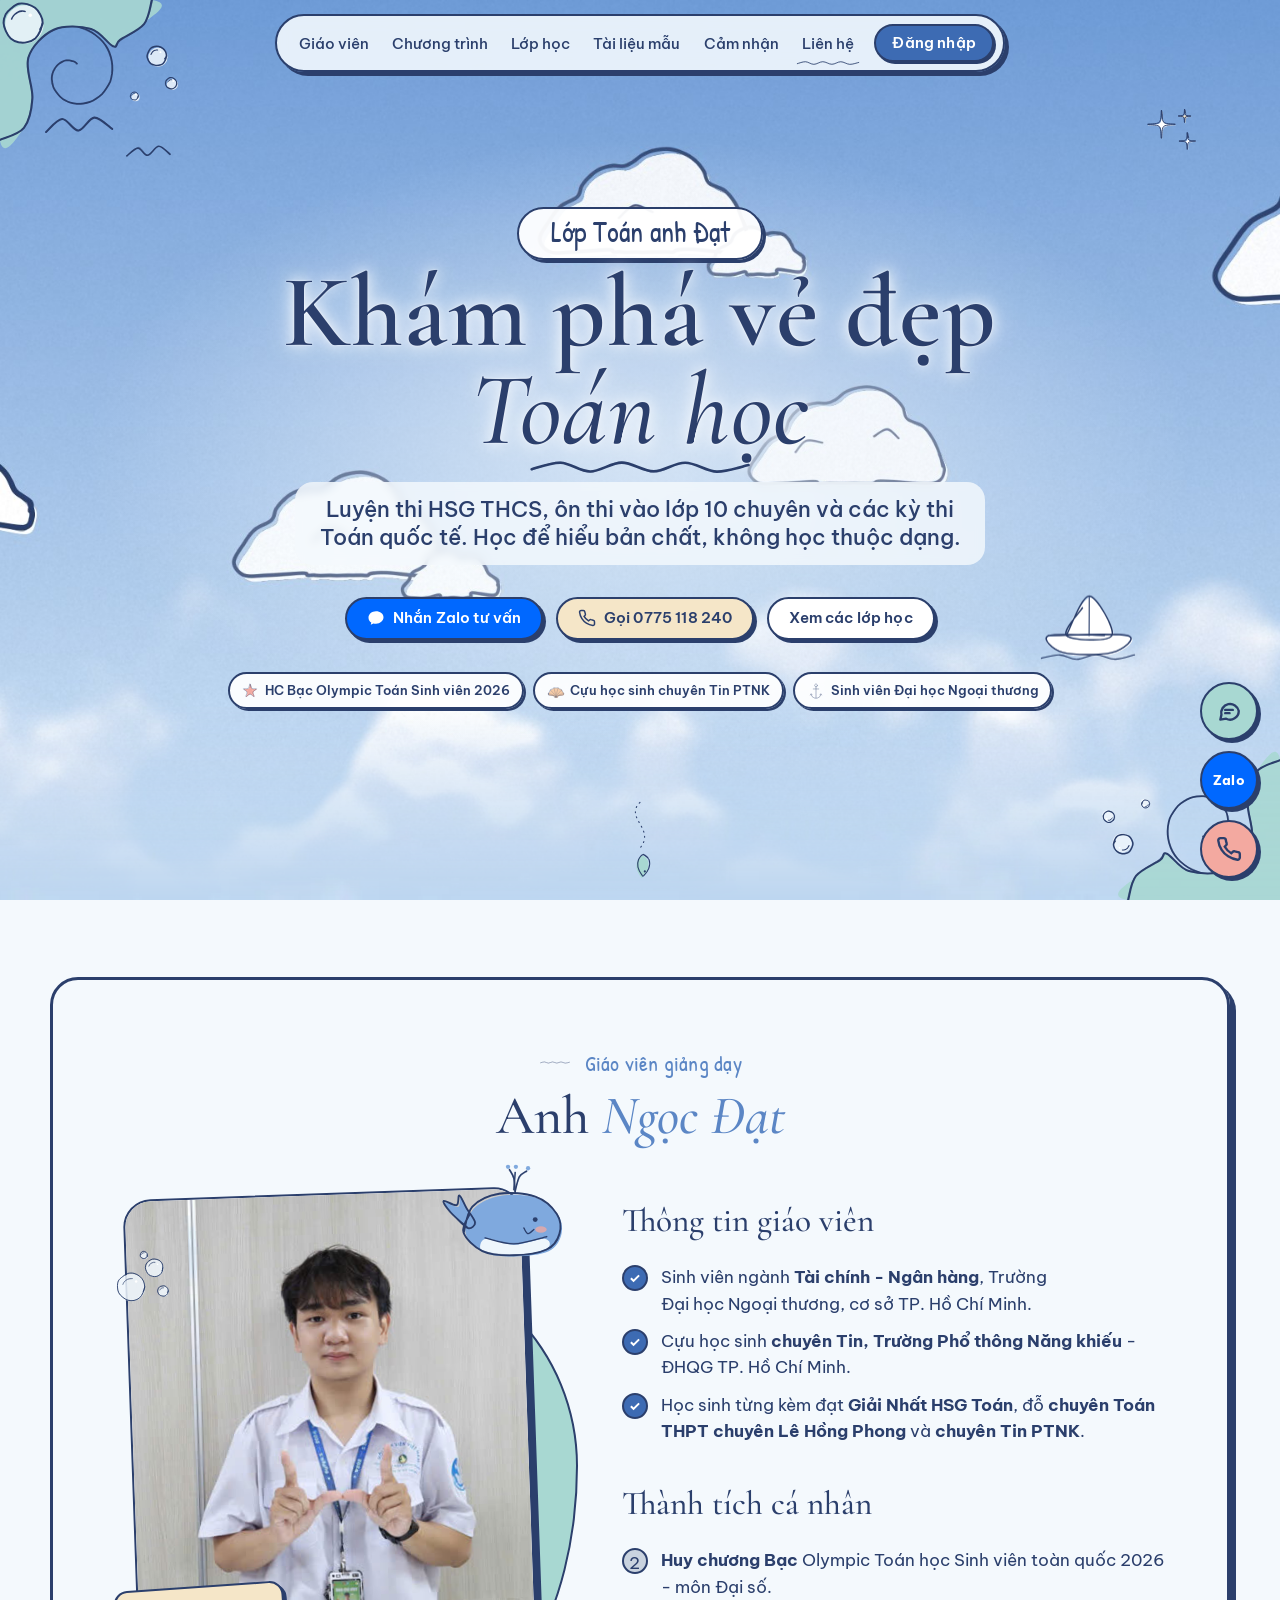
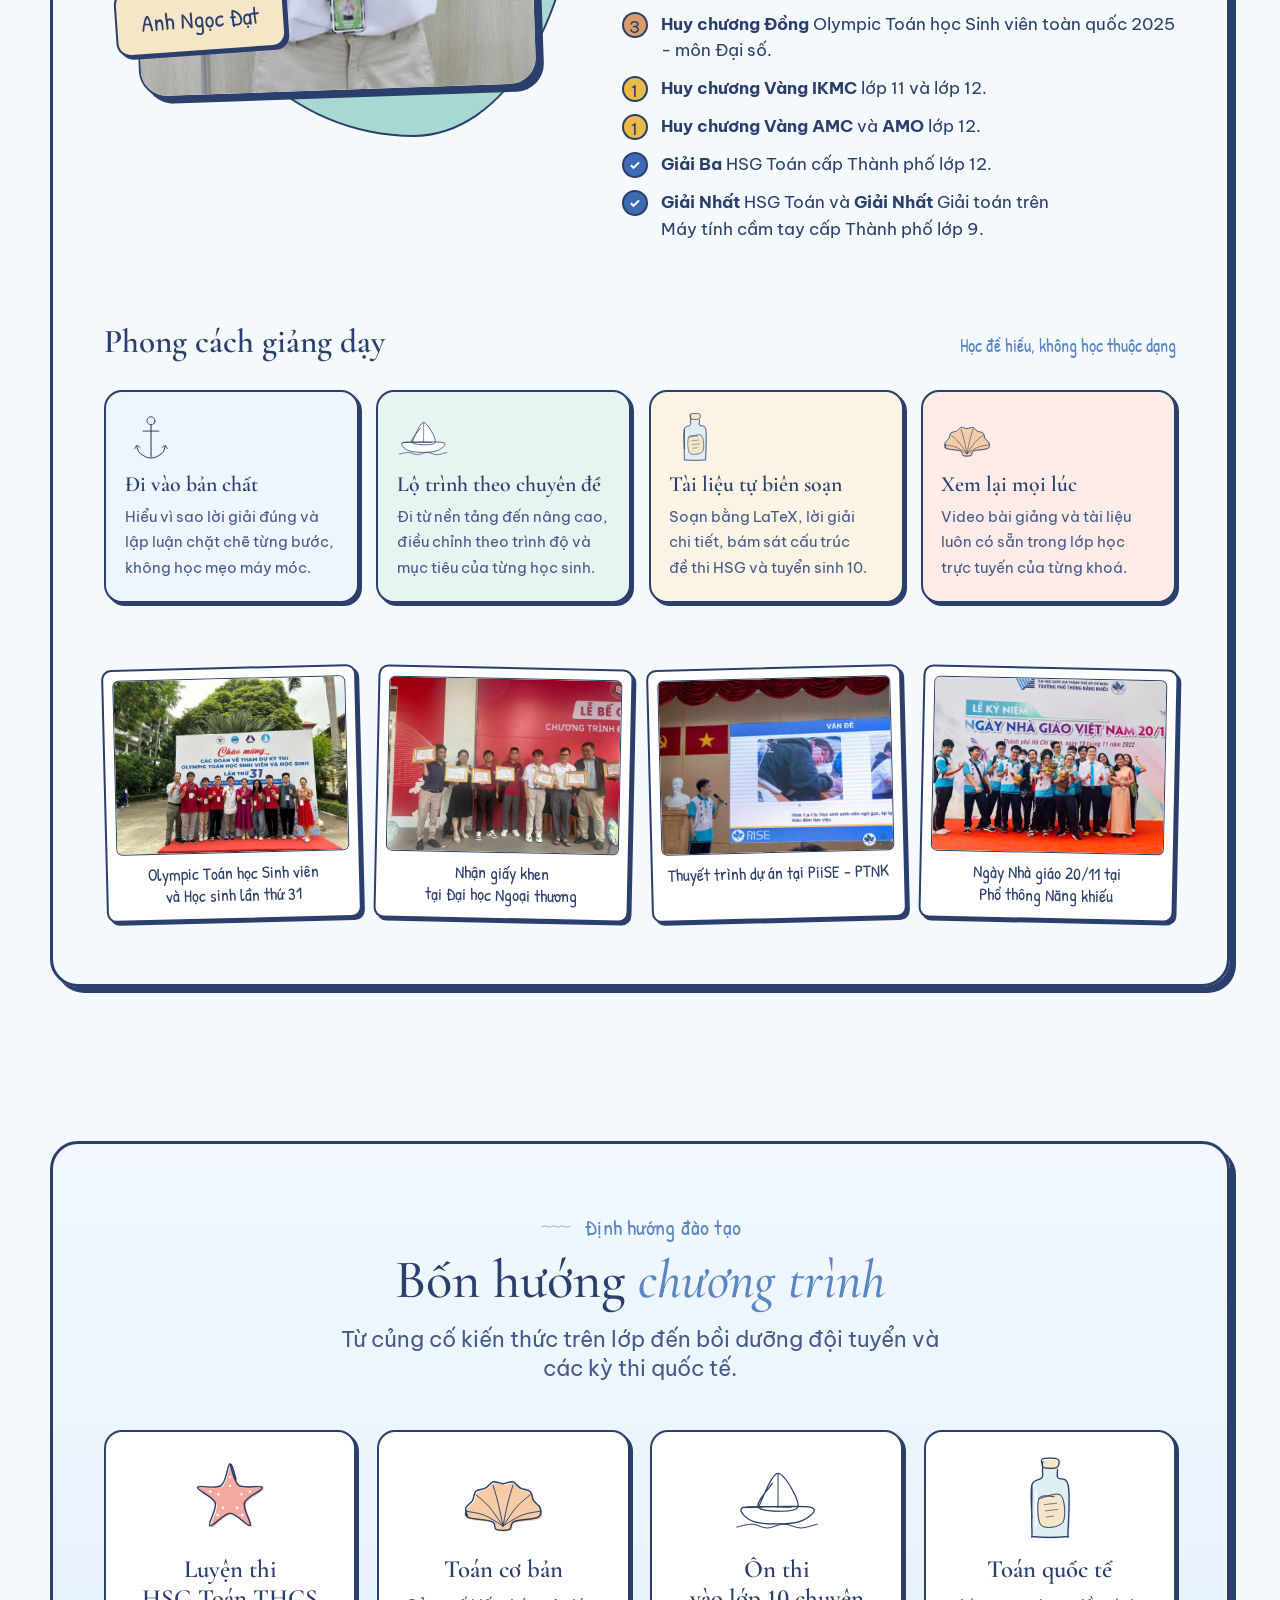
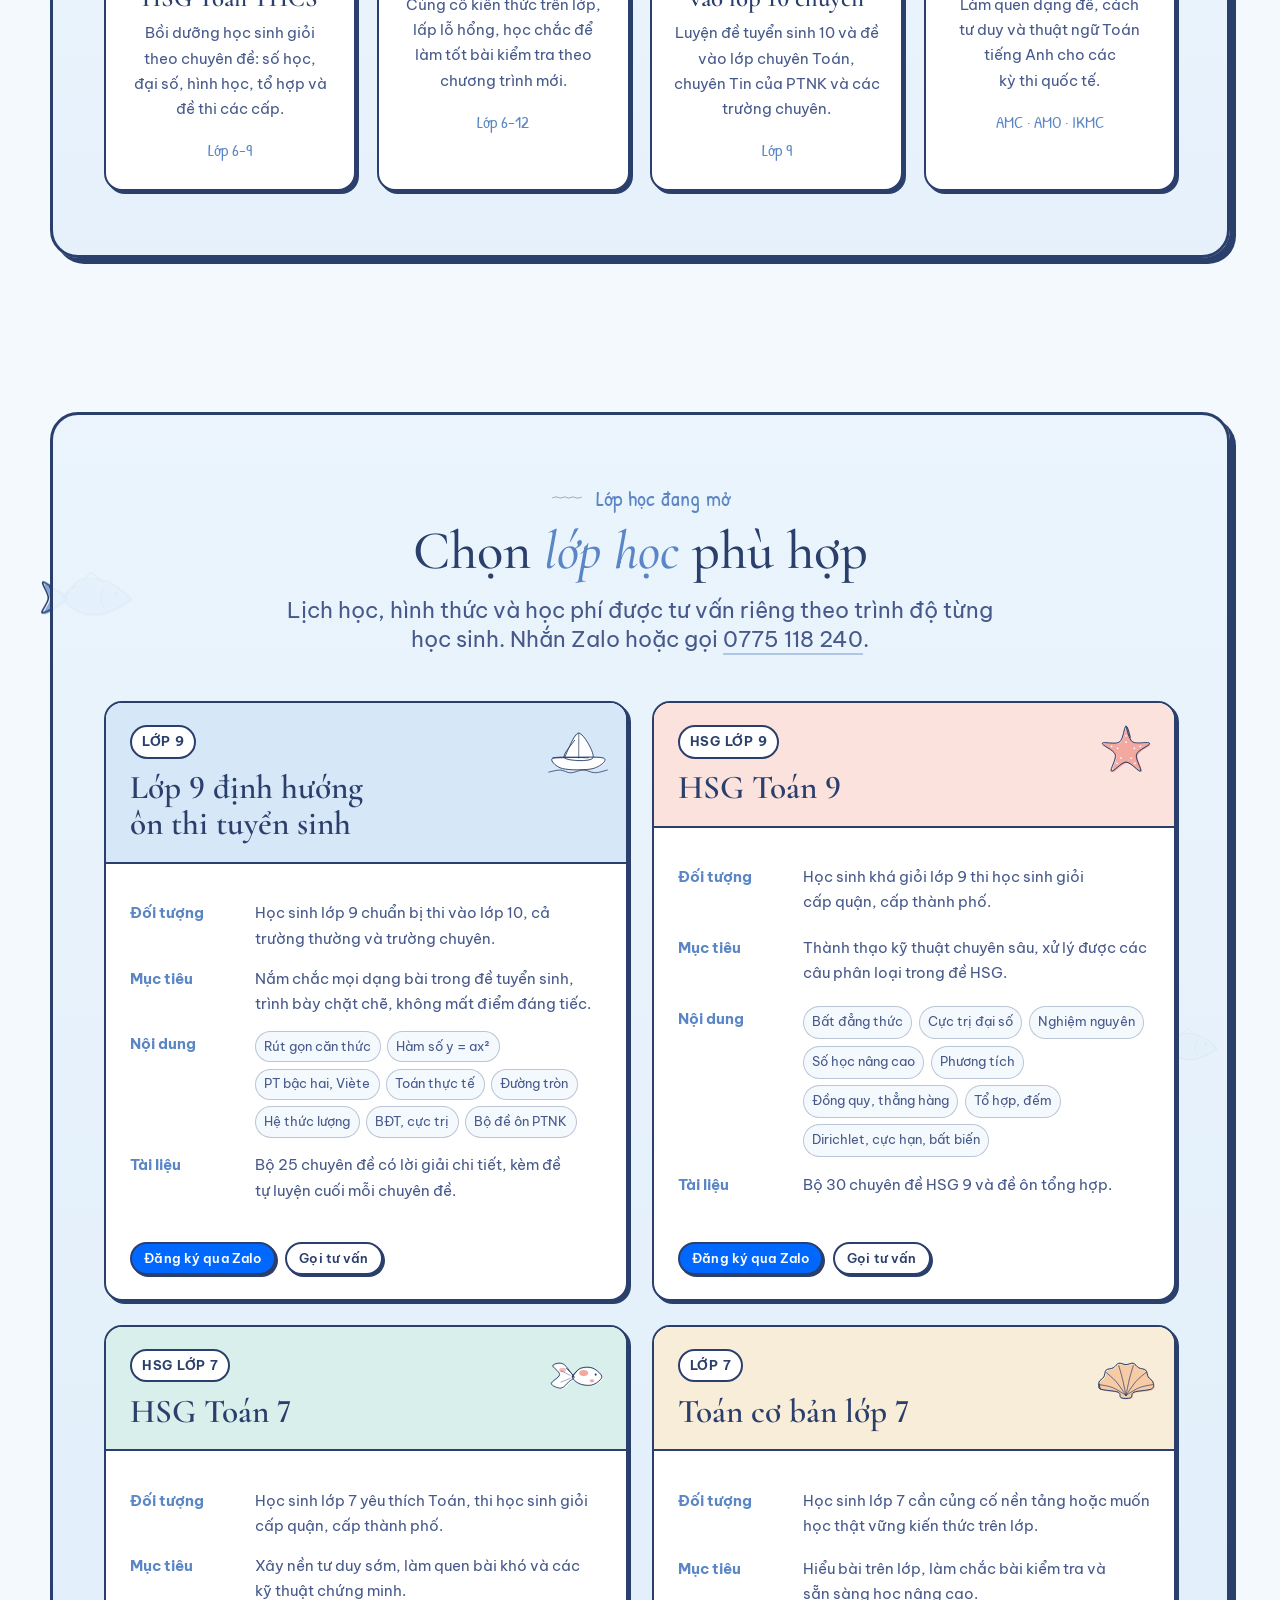
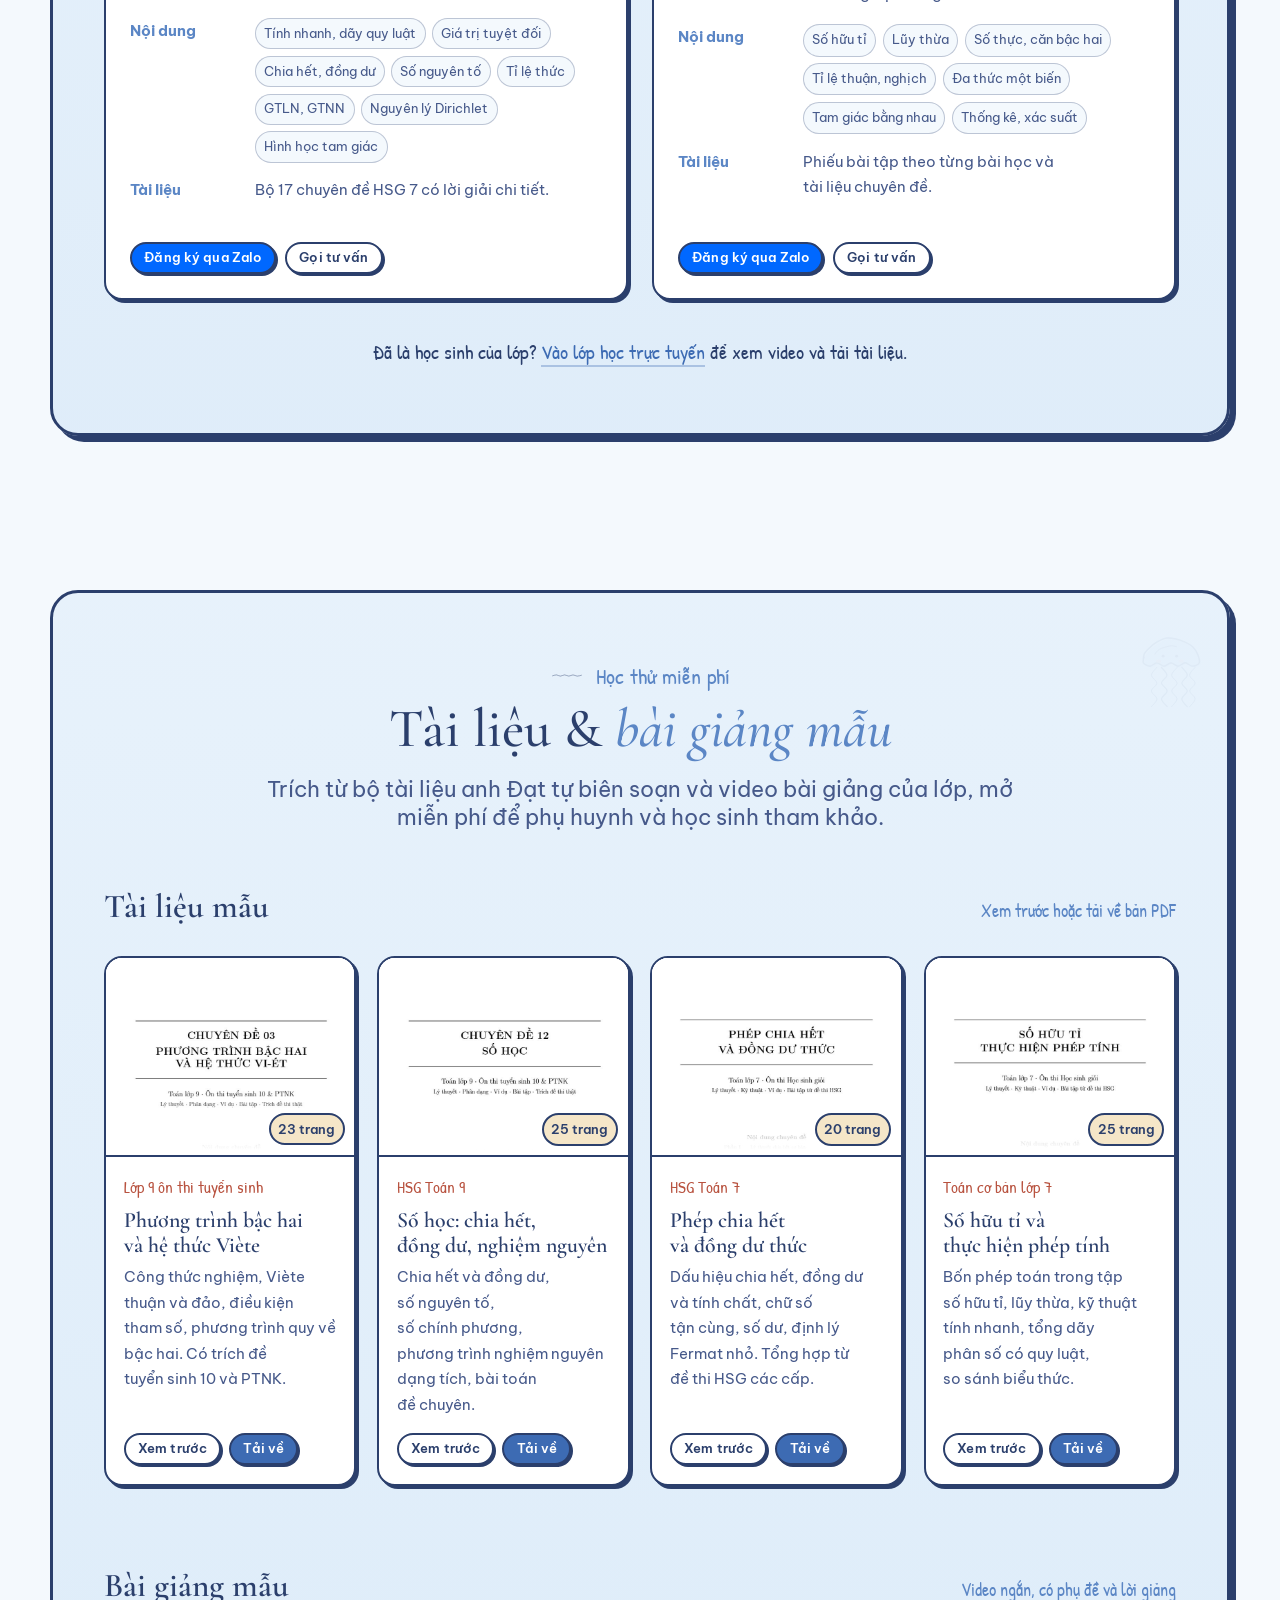
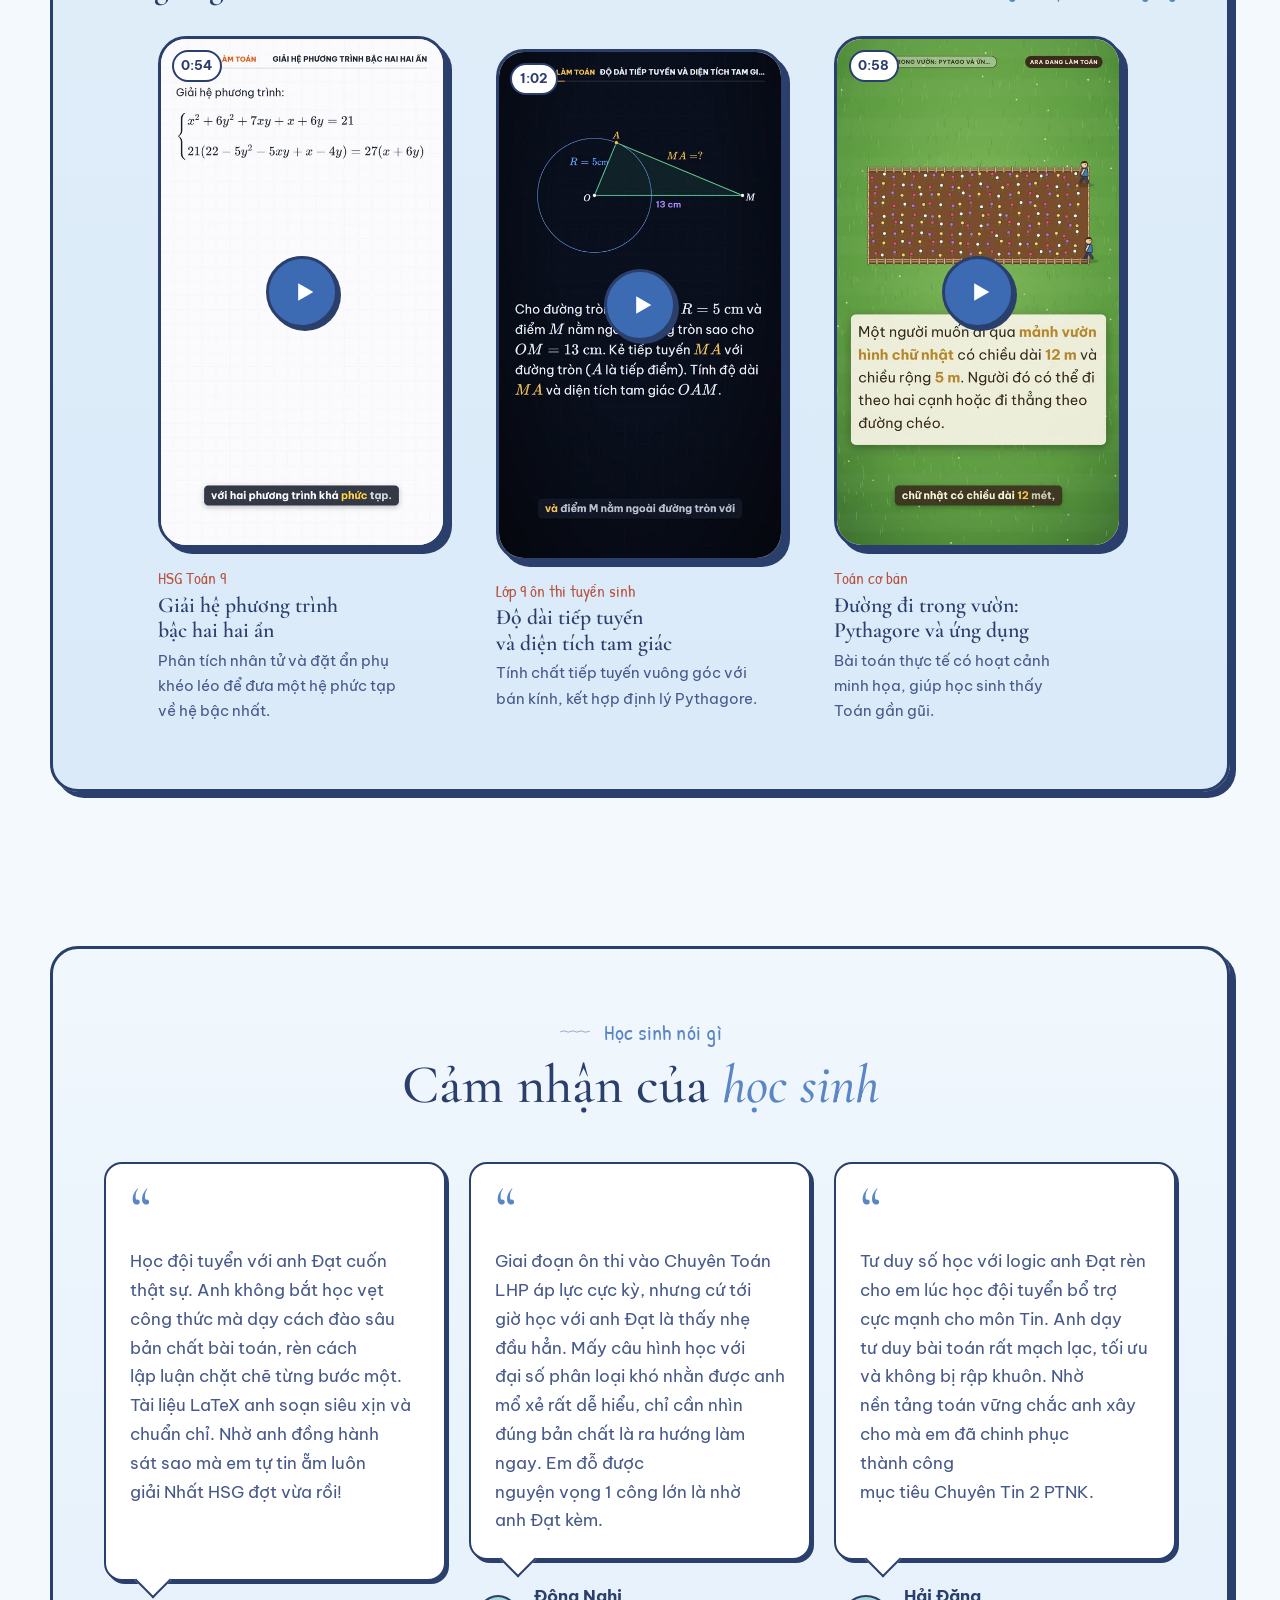
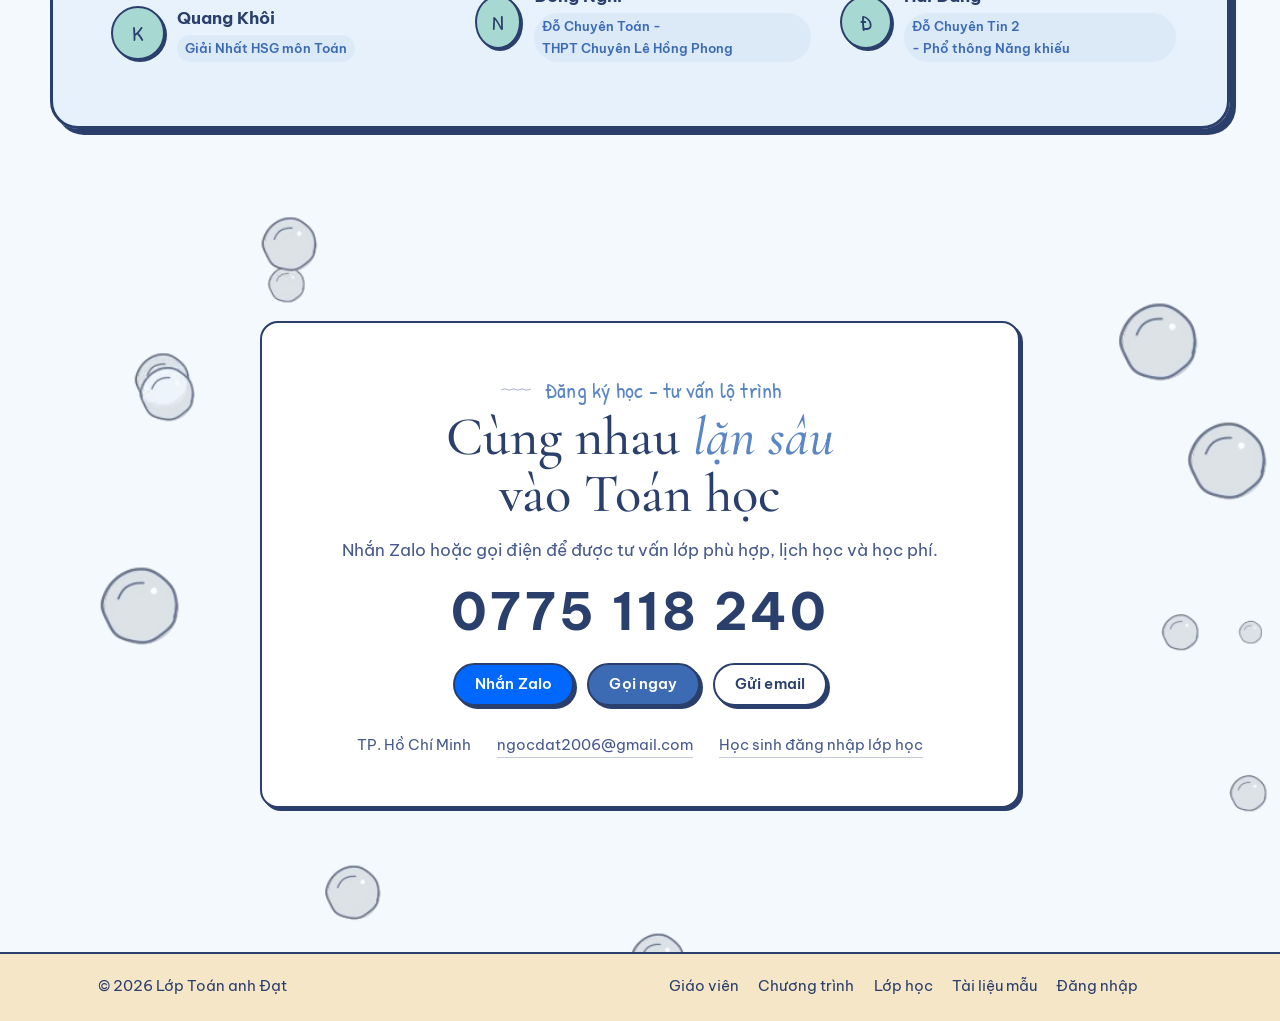
==== index.html @ 764e45ab "fix: line breaks between Vietnamese words, hero ornaments off the headline - typo.js now knows multi" ====
<!doctype html>
<html lang="vi">
<head>
<meta charset="utf-8" />
<meta name="viewport" content="width=device-width, initial-scale=1" />
<title>Ara đang dạy toán</title>
<meta name="description" content="Lớp Toán anh Đạt: luyện thi HSG Toán THCS lớp 6-9, Toán cơ bản lớp 6-12, ôn thi vào lớp 10 chuyên và các kỳ thi Toán quốc tế AMC, AMO, IKMC. Hotline/Zalo 0775 118 240." />
<meta property="og:type" content="website" />
<meta property="og:title" content="Ara đang dạy toán - Lớp Toán anh Đạt" />
<meta property="og:description" content="Luyện thi HSG THCS, ôn thi lớp 10 chuyên, Toán quốc tế AMC, AMO, IKMC. Hotline/Zalo 0775 118 240." />
<meta property="og:site_name" content="Lớp Toán anh Đạt" />
<meta property="og:locale" content="vi_VN" />
<meta property="og:url" content="https://ngocdat.vercel.app/" />
<meta property="og:image" content="https://ngocdat.vercel.app/assets/img/og-cover.jpg" />
<meta property="og:image:width" content="1200" />
<meta property="og:image:height" content="630" />
<meta property="og:image:alt" content="Lớp Toán anh Đạt - Khám phá vẻ đẹp Toán học. Zalo 0775 118 240" />
<meta name="twitter:card" content="summary_large_image" />
<link rel="canonical" href="https://ngocdat.vercel.app/" />
<meta name="theme-color" content="#7fa9de" />
<link rel="preconnect" href="https://fonts.googleapis.com" />
<link rel="preconnect" href="https://fonts.gstatic.com" crossorigin />
<link href="https://fonts.googleapis.com/css2?family=Be+Vietnam+Pro:wght@400;500;600;700&family=Cormorant+Garamond:ital,wght@0,500;0,600;1,500&family=Patrick+Hand&display=swap" rel="stylesheet" />
<link rel="preload" as="image" href="assets/ocean/video/sky-clouds-poster.jpg" />
<link rel="stylesheet" href="assets/css/tokens.css" />
<link rel="stylesheet" href="assets/css/base.css" />
<link rel="stylesheet" href="assets/css/landing.css" />
<link rel="stylesheet" href="assets/css/doc-preview.css" />
<link rel="stylesheet" href="assets/css/chatbot.css" />
</head>
<body class="ocean-cursor">

<!-- ═════════ Điều hướng ═════════ -->
<nav class="nav" id="nav" aria-label="Điều hướng chính">
  <button class="nav-burger" id="navBurger" aria-label="Mở menu" aria-expanded="false" aria-controls="navLinks">
    <svg viewBox="0 0 24 24" fill="none" stroke="currentColor" stroke-width="2" stroke-linecap="round"><path d="M4 7h16M4 12h16M4 17h16"/></svg>
  </button>
  <ul class="nav-links" id="navLinks">
    <li><a href="#giao-vien">Giáo viên</a></li>
    <li><a href="#chuong-trinh">Chương trình</a></li>
    <li><a href="#lop-hoc">Lớp học</a></li>
    <li><a href="#mau">Tài liệu mẫu</a></li>
    <li id="navQuotes" hidden><a href="#cam-nhan">Cảm nhận</a></li>
    <li><a href="#lien-he">Liên hệ</a></li>
  </ul>
  <a class="btn primary" href="login.html">Đăng nhập</a>
</nav>

<!-- Nền đại dương: cảnh lặn chạy theo thanh cuộn của toàn trang -->
<div class="ocean-bg" aria-hidden="true"><canvas id="oceanCanvas" width="1280" height="720"></canvas></div>

<main id="top">
<!-- ═════════ 1. Hero ═════════ -->
<header class="hero">
  <video class="hero-video" autoplay muted loop playsinline preload="auto" poster="assets/ocean/video/sky-clouds-poster.jpg" aria-hidden="true">
    <source src="assets/ocean/video/sky-clouds-loop.mp4" type="video/mp4" />
  </video>
  <img class="corner tl" src="assets/ocean/svg/corner-wave.svg" alt="" />
  <img class="corner br" src="assets/ocean/svg/corner-wave.svg" alt="" />
  <img class="deco float d-gulls" src="assets/ocean/svg/seagulls.svg" alt="" />
  <img class="deco float d-boat" data-parallax="0.15" src="assets/ocean/svg/paper-boat.svg" alt="" style="width:clamp(70px,8vw,120px); right:11%; top:62%; animation-delay:-1.4s" />
  <img class="deco d-spark" src="assets/ocean/svg/sparkles.svg" alt="" />

  <div class="hero-inner">
    <p class="kicker rise">Lớp Toán anh Đạt</p>
    <h1 class="rise d1">Khám phá vẻ đẹp<br /><em>Toán học</em></h1>
    <p class="hero-sub rise d2">Luyện thi HSG THCS, ôn thi vào lớp 10 chuyên và các kỳ thi Toán quốc tế. Học để hiểu bản chất, không học thuộc dạng.</p>
    <div class="hero-actions rise d3">
      <a class="btn zalo" data-zalo href="https://zalo.me/0775118240" target="_blank" rel="noopener">
        <svg viewBox="0 0 24 24" fill="currentColor"><path d="M12 3C6.5 3 2 6.8 2 11.5c0 2.6 1.4 5 3.7 6.5L5 21l3.6-1.8c1.1.3 2.2.4 3.4.4 5.5 0 10-3.8 10-8.6S17.5 3 12 3z"/></svg>
        Nhắn Zalo tư vấn
      </a>
      <a class="btn sand" data-call href="tel:0775118240">
        <svg viewBox="0 0 24 24" fill="none" stroke="currentColor" stroke-width="2"><path d="M22 16.9v3a2 2 0 01-2.2 2 19.8 19.8 0 01-8.6-3.1 19.5 19.5 0 01-6-6A19.8 19.8 0 012.1 4.2 2 2 0 014.1 2h3a2 2 0 012 1.7c.1 1 .4 1.9.7 2.8a2 2 0 01-.5 2.1L8.1 9.9a16 16 0 006 6l1.3-1.3a2 2 0 012.1-.4c.9.3 1.8.6 2.8.7a2 2 0 011.7 2z"/></svg>
        Gọi 0775 118 240
      </a>
      <a class="btn" href="#lop-hoc">Xem các lớp học</a>
    </div>
    <div class="hero-badges rise d4">
      <span class="badge-pill"><img src="assets/ocean/svg/starfish.svg" alt="" />HC Bạc Olympic Toán Sinh viên 2026</span>
      <span class="badge-pill"><img src="assets/ocean/svg/shell-scallop.svg" alt="" />Cựu học sinh chuyên Tin PTNK</span>
      <span class="badge-pill"><img src="assets/ocean/svg/anchor.svg" alt="" />Sinh viên Đại học Ngoại thương</span>
    </div>
  </div>
  <img class="scroll-hint float" src="assets/ocean/svg/scroll-hint.svg" alt="" />
</header>

<!-- ═════════ 2. Giáo viên & thành tích ═════════ -->
<section class="sec tone-1" id="giao-vien">
  <div class="wrap">
    <div class="sec-head">
      <span class="eyebrow reveal">Giáo viên giảng dạy</span>
      <h2 class="reveal d1">Anh <em>Ngọc Đạt</em></h2>
    </div>

    <div class="teacher">
      <div class="portrait-wrap reveal">
        <div class="portrait-blob" aria-hidden="true"></div>
        <div class="portrait"><img src="assets/img/portrait.jpg" alt="Anh Ngọc Đạt" width="720" height="900" /></div>
        <span class="name-tag">Anh Ngọc Đạt</span>
        <img class="deco whale float" src="assets/ocean/svg/whale-mascot.svg" alt="" />
        <img class="deco bubbles float" src="assets/ocean/svg/bubbles-cluster.svg" alt="" style="animation-delay:-1.2s" />
      </div>

      <div>
        <div class="info-block reveal d1">
          <h3>Thông tin giáo viên</h3>
          <ul class="checks">
            <li><span class="tick"><svg viewBox="0 0 24 24" fill="none" stroke="currentColor" stroke-width="3.5"><path d="M5 12.5l4.5 4.5L19 7.5"/></svg></span><span>Sinh viên ngành <b>Tài chính - Ngân hàng</b>, Trường Đại học Ngoại thương, cơ sở TP. Hồ Chí Minh.</span></li>
            <li><span class="tick"><svg viewBox="0 0 24 24" fill="none" stroke="currentColor" stroke-width="3.5"><path d="M5 12.5l4.5 4.5L19 7.5"/></svg></span><span>Cựu học sinh <b>chuyên Tin, Trường Phổ thông Năng khiếu</b> - ĐHQG TP. Hồ Chí Minh.</span></li>
            <li><span class="tick"><svg viewBox="0 0 24 24" fill="none" stroke="currentColor" stroke-width="3.5"><path d="M5 12.5l4.5 4.5L19 7.5"/></svg></span><span>Học sinh từng kèm đạt <b>Giải Nhất HSG Toán</b>, đỗ <b>chuyên Toán THPT chuyên Lê Hồng Phong</b> và <b>chuyên Tin PTNK</b>.</span></li>
          </ul>
        </div>

        <div class="info-block reveal d2">
          <h3>Thành tích cá nhân</h3>
          <ul class="checks">
            <li><span class="tick medal-silver">2</span><span><b>Huy chương Bạc</b> Olympic Toán học Sinh viên toàn quốc 2026 - môn Đại số.</span></li>
            <li><span class="tick medal-bronze">3</span><span><b>Huy chương Đồng</b> Olympic Toán học Sinh viên toàn quốc 2025 - môn Đại số.</span></li>
            <li><span class="tick medal-gold">1</span><span><b>Huy chương Vàng IKMC</b> lớp 11 và lớp 12.</span></li>
            <li><span class="tick medal-gold">1</span><span><b>Huy chương Vàng AMC</b> và <b>AMO</b> lớp 12.</span></li>
            <li><span class="tick"><svg viewBox="0 0 24 24" fill="none" stroke="currentColor" stroke-width="3.5"><path d="M5 12.5l4.5 4.5L19 7.5"/></svg></span><span><b>Giải Ba</b> HSG Toán cấp Thành phố lớp 12.</span></li>
            <li><span class="tick"><svg viewBox="0 0 24 24" fill="none" stroke="currentColor" stroke-width="3.5"><path d="M5 12.5l4.5 4.5L19 7.5"/></svg></span><span><b>Giải Nhất</b> HSG Toán và <b>Giải Nhất</b> Giải toán trên Máy tính cầm tay cấp Thành phố lớp 9.</span></li>
          </ul>
        </div>
      </div>
    </div>

    <div class="style-head reveal"><h3>Phong cách giảng dạy</h3><span class="hand">Học để hiểu, không học thuộc dạng</span></div>
    <div class="styles">
      <article class="style-card sketch-card reveal">
        <img src="assets/ocean/svg/anchor.svg" alt="" />
        <h4>Đi vào bản chất</h4>
        <p>Hiểu vì sao lời giải đúng và lập luận chặt chẽ từng bước, không học mẹo máy móc.</p>
      </article>
      <article class="style-card sketch-card reveal d1">
        <img src="assets/ocean/svg/paper-boat.svg" alt="" />
        <h4>Lộ trình theo chuyên đề</h4>
        <p>Đi từ nền tảng đến nâng cao, điều chỉnh theo trình độ và mục tiêu của từng học sinh.</p>
      </article>
      <article class="style-card sketch-card reveal d2">
        <img src="assets/ocean/svg/message-bottle.svg" alt="" />
        <h4>Tài liệu tự biên soạn</h4>
        <p>Soạn bằng LaTeX, lời giải chi tiết, bám sát cấu trúc đề thi HSG và tuyển sinh 10.</p>
      </article>
      <article class="style-card sketch-card reveal d3">
        <img src="assets/ocean/svg/shell-scallop.svg" alt="" />
        <h4>Xem lại mọi lúc</h4>
        <p>Video bài giảng và tài liệu luôn có sẵn trong lớp học trực tuyến của từng khoá.</p>
      </article>
    </div>

    <div class="journey">
      <figure class="reveal"><img src="assets/img/hanh-trinh-olympic-31.jpg" alt="Đoàn tham dự kỳ thi Olympic Toán học Sinh viên và Học sinh lần thứ 31" loading="lazy" width="1200" height="900" /><figcaption>Olympic Toán học Sinh viên và Học sinh lần thứ 31</figcaption></figure>
      <figure class="reveal d1"><img src="assets/img/hanh-trinh-ftu.jpg" alt="Nhận giấy khen tại Trường Đại học Ngoại thương" loading="lazy" width="1200" height="900" /><figcaption>Nhận giấy khen tại Đại học Ngoại thương</figcaption></figure>
      <figure class="reveal d2"><img src="assets/img/hanh-trinh-piise-ptnk.jpg" alt="Thuyết trình dự án tại PiiSE, Trường Phổ thông Năng khiếu" loading="lazy" width="1200" height="800" /><figcaption>Thuyết trình dự án tại PiiSE - PTNK</figcaption></figure>
      <figure class="reveal d3"><img src="assets/img/hanh-trinh-ptnk-20-11.jpg" alt="Lễ kỷ niệm Ngày Nhà giáo Việt Nam 20/11 tại Trường Phổ thông Năng khiếu" loading="lazy" width="1200" height="900" /><figcaption>Ngày Nhà giáo 20/11 tại Phổ thông Năng khiếu</figcaption></figure>
    </div>
  </div>
</section>

<!-- ═════════ 3. Định hướng chương trình ═════════ -->
<section class="sec tone-2" id="chuong-trinh">
  <div class="wrap">
    <div class="sec-head">
      <span class="eyebrow reveal">Định hướng đào tạo</span>
      <h2 class="reveal d1">Bốn hướng <em>chương trình</em></h2>
      <p class="lede reveal d2">Từ củng cố kiến thức trên lớp đến bồi dưỡng đội tuyển và các kỳ thi quốc tế.</p>
    </div>
    <div class="programs">
      <article class="program sketch-card reveal">
        <img class="art float" src="assets/ocean/svg/starfish.svg" alt="" />
        <h3>Luyện thi HSG Toán THCS</h3>
        <p>Bồi dưỡng học sinh giỏi theo chuyên đề: số học, đại số, hình học, tổ hợp và đề thi các cấp.</p>
        <span class="tag">Lớp 6-9</span>
      </article>
      <article class="program sketch-card reveal d1">
        <img class="art float" src="assets/ocean/svg/shell-scallop.svg" alt="" style="animation-delay:-.8s" />
        <h3>Toán cơ bản</h3>
        <p>Củng cố kiến thức trên lớp, lấp lỗ hổng, học chắc để làm tốt bài kiểm tra theo chương trình mới.</p>
        <span class="tag">Lớp 6-12</span>
      </article>
      <article class="program sketch-card reveal d2">
        <img class="art float" src="assets/ocean/svg/paper-boat.svg" alt="" style="animation-delay:-1.6s" />
        <h3>Ôn thi vào lớp 10 chuyên</h3>
        <p>Luyện đề tuyển sinh 10 và đề vào lớp chuyên Toán, chuyên Tin của PTNK và các trường chuyên.</p>
        <span class="tag">Lớp 9</span>
      </article>
      <article class="program sketch-card reveal d3">
        <img class="art float" src="assets/ocean/svg/message-bottle.svg" alt="" style="animation-delay:-2.2s" />
        <h3>Toán quốc tế</h3>
        <p>Làm quen dạng đề, cách tư duy và thuật ngữ Toán tiếng Anh cho các kỳ thi quốc tế.</p>
        <span class="tag">AMC · AMO · IKMC</span>
      </article>
    </div>
  </div>
</section>

<!-- ═════════ 4. Lớp học ═════════ -->
<section class="sec tone-3" id="lop-hoc">
  <img class="deco float" data-parallax="0.12" src="assets/ocean/svg/fish-sky.svg" alt="" style="width:110px; left:3%; top:14%" />
  <img class="deco float" data-parallax="-0.1" src="assets/ocean/svg/fish-seafoam.svg" alt="" style="width:80px; right:4%; top:40%; animation-delay:-1s" />
  <div class="wrap">
    <div class="sec-head">
      <span class="eyebrow reveal">Lớp học đang mở</span>
      <h2 class="reveal d1">Chọn <em>lớp học</em> phù hợp</h2>
      <p class="lede reveal d2">Lịch học, hình thức và học phí được tư vấn riêng theo trình độ từng học sinh. Nhắn Zalo hoặc gọi <a href="tel:0775118240" data-call style="border-bottom:2px solid var(--accent-line)">0775 118 240</a>.</p>
    </div>

    <div class="courses">
      <article class="course sketch-card tint-sky reveal">
        <div class="course-top">
          <span class="level">Lớp 9</span>
          <h3>Lớp 9 định hướng ôn thi tuyển sinh</h3>
          <img class="art" src="assets/ocean/svg/paper-boat.svg" alt="" />
        </div>
        <dl class="course-body">
          <div class="course-row"><dt>Đối tượng</dt><dd>Học sinh lớp 9 chuẩn bị thi vào lớp 10, cả trường thường và trường chuyên.</dd></div>
          <div class="course-row"><dt>Mục tiêu</dt><dd>Nắm chắc mọi dạng bài trong đề tuyển sinh, trình bày chặt chẽ, không mất điểm đáng tiếc.</dd></div>
          <div class="course-row"><dt>Nội dung</dt><dd class="topics"><span>Rút gọn căn thức</span><span>Hàm số y = ax²</span><span>PT bậc hai, Viète</span><span>Toán thực tế</span><span>Đường tròn</span><span>Hệ thức lượng</span><span>BĐT, cực trị</span><span>Bộ đề ôn PTNK</span></dd></div>
          <div class="course-row"><dt>Tài liệu</dt><dd>Bộ 25 chuyên đề có lời giải chi tiết, kèm đề tự luyện cuối mỗi chuyên đề.</dd></div>
        </dl>
        <div class="course-cta">
          <a class="btn zalo sm" data-zalo href="https://zalo.me/0775118240" target="_blank" rel="noopener">Đăng ký qua Zalo</a>
          <a class="btn sm" data-call href="tel:0775118240">Gọi tư vấn</a>
        </div>
      </article>

      <article class="course sketch-card tint-coral reveal d1">
        <div class="course-top">
          <span class="level">HSG lớp 9</span>
          <h3>HSG Toán 9</h3>
          <img class="art" src="assets/ocean/svg/starfish.svg" alt="" />
        </div>
        <dl class="course-body">
          <div class="course-row"><dt>Đối tượng</dt><dd>Học sinh khá giỏi lớp 9 thi học sinh giỏi cấp quận, cấp thành phố.</dd></div>
          <div class="course-row"><dt>Mục tiêu</dt><dd>Thành thạo kỹ thuật chuyên sâu, xử lý được các câu phân loại trong đề HSG.</dd></div>
          <div class="course-row"><dt>Nội dung</dt><dd class="topics"><span>Bất đẳng thức</span><span>Cực trị đại số</span><span>Nghiệm nguyên</span><span>Số học nâng cao</span><span>Phương tích</span><span>Đồng quy, thẳng hàng</span><span>Tổ hợp, đếm</span><span>Dirichlet, cực hạn, bất biến</span></dd></div>
          <div class="course-row"><dt>Tài liệu</dt><dd>Bộ 30 chuyên đề HSG 9 và đề ôn tổng hợp.</dd></div>
        </dl>
        <div class="course-cta">
          <a class="btn zalo sm" data-zalo href="https://zalo.me/0775118240" target="_blank" rel="noopener">Đăng ký qua Zalo</a>
          <a class="btn sm" data-call href="tel:0775118240">Gọi tư vấn</a>
        </div>
      </article>

      <article class="course sketch-card tint-sea reveal">
        <div class="course-top">
          <span class="level">HSG lớp 7</span>
          <h3>HSG Toán 7</h3>
          <img class="art" src="assets/ocean/svg/goldfish-koi.svg" alt="" />
        </div>
        <dl class="course-body">
          <div class="course-row"><dt>Đối tượng</dt><dd>Học sinh lớp 7 yêu thích Toán, thi học sinh giỏi cấp quận, cấp thành phố.</dd></div>
          <div class="course-row"><dt>Mục tiêu</dt><dd>Xây nền tư duy sớm, làm quen bài khó và các kỹ thuật chứng minh.</dd></div>
          <div class="course-row"><dt>Nội dung</dt><dd class="topics"><span>Tính nhanh, dãy quy luật</span><span>Giá trị tuyệt đối</span><span>Chia hết, đồng dư</span><span>Số nguyên tố</span><span>Tỉ lệ thức</span><span>GTLN, GTNN</span><span>Nguyên lý Dirichlet</span><span>Hình học tam giác</span></dd></div>
          <div class="course-row"><dt>Tài liệu</dt><dd>Bộ 17 chuyên đề HSG 7 có lời giải chi tiết.</dd></div>
        </dl>
        <div class="course-cta">
          <a class="btn zalo sm" data-zalo href="https://zalo.me/0775118240" target="_blank" rel="noopener">Đăng ký qua Zalo</a>
          <a class="btn sm" data-call href="tel:0775118240">Gọi tư vấn</a>
        </div>
      </article>

      <article class="course sketch-card tint-sand reveal d1">
        <div class="course-top">
          <span class="level">Lớp 7</span>
          <h3>Toán cơ bản lớp 7</h3>
          <img class="art" src="assets/ocean/svg/shell-scallop.svg" alt="" />
        </div>
        <dl class="course-body">
          <div class="course-row"><dt>Đối tượng</dt><dd>Học sinh lớp 7 cần củng cố nền tảng hoặc muốn học thật vững kiến thức trên lớp.</dd></div>
          <div class="course-row"><dt>Mục tiêu</dt><dd>Hiểu bài trên lớp, làm chắc bài kiểm tra và sẵn sàng học nâng cao.</dd></div>
          <div class="course-row"><dt>Nội dung</dt><dd class="topics"><span>Số hữu tỉ</span><span>Lũy thừa</span><span>Số thực, căn bậc hai</span><span>Tỉ lệ thuận, nghịch</span><span>Đa thức một biến</span><span>Tam giác bằng nhau</span><span>Thống kê, xác suất</span></dd></div>
          <div class="course-row"><dt>Tài liệu</dt><dd>Phiếu bài tập theo từng bài học và tài liệu chuyên đề.</dd></div>
        </dl>
        <div class="course-cta">
          <a class="btn zalo sm" data-zalo href="https://zalo.me/0775118240" target="_blank" rel="noopener">Đăng ký qua Zalo</a>
          <a class="btn sm" data-call href="tel:0775118240">Gọi tư vấn</a>
        </div>
      </article>
    </div>

    <p class="reveal" style="margin-top:2.2rem; text-align:center; font-family:var(--hand); font-size:1.25rem;">
      Đã là học sinh của lớp? <a href="login.html" style="color:var(--accent); border-bottom:2px solid var(--accent-line)">Vào lớp học trực tuyến</a> để xem video và tải tài liệu.
    </p>
  </div>
</section>

<!-- ═════════ 5. Tài liệu & bài giảng mẫu ═════════ -->
<section class="sec tone-4" id="mau">
  <img class="deco float" data-parallax="0.18" src="assets/ocean/svg/jellyfish.svg" alt="" style="width:90px; right:5%; top:8%" />
  <div class="wrap">
    <div class="sec-head">
      <span class="eyebrow reveal">Học thử miễn phí</span>
      <h2 class="reveal d1">Tài liệu &amp; <em>bài giảng mẫu</em></h2>
      <p class="lede reveal d2">Trích từ bộ tài liệu anh Đạt tự biên soạn và video bài giảng của lớp, mở miễn phí để phụ huynh và học sinh tham khảo.</p>
    </div>

    <div class="sub-title reveal"><h3>Tài liệu mẫu</h3><span class="hand">Xem trước hoặc tải về bản PDF</span></div>
    <div class="docs">
      <article class="doc sketch-card reveal">
        <div class="doc-thumb"><img src="assets/samples/thumbs/lop9-tuyen-sinh-phuong-trinh-bac-hai-viete.jpg" alt="Trang bìa tài liệu Phương trình bậc hai và hệ thức Viète" loading="lazy" width="720" height="1018" /><span class="pages">23 trang</span></div>
        <div class="doc-body">
          <span class="for">Lớp 9 ôn thi tuyển sinh</span>
          <h4>Phương trình bậc hai và hệ thức Viète</h4>
          <p>Công thức nghiệm, Viète thuận và đảo, điều kiện tham số, phương trình quy về bậc hai. Có trích đề tuyển sinh 10 và PTNK.</p>
          <div class="doc-actions">
            <button class="btn sm" type="button" data-doc="assets/samples/lop9-tuyen-sinh-phuong-trinh-bac-hai-viete.pdf" data-title="Phương trình bậc hai và hệ thức Viète">Xem trước</button>
            <a class="btn primary sm" href="assets/samples/lop9-tuyen-sinh-phuong-trinh-bac-hai-viete.pdf" download>Tải về</a>
          </div>
        </div>
      </article>
      <article class="doc sketch-card reveal d1">
        <div class="doc-thumb"><img src="assets/samples/thumbs/hsg9-so-hoc.jpg" alt="Trang bìa tài liệu Số học" loading="lazy" width="720" height="1018" /><span class="pages">25 trang</span></div>
        <div class="doc-body">
          <span class="for">HSG Toán 9</span>
          <h4>Số học: chia hết, đồng dư, nghiệm nguyên</h4>
          <p>Chia hết và đồng dư, số nguyên tố, số chính phương, phương trình nghiệm nguyên dạng tích, bài toán đề chuyên.</p>
          <div class="doc-actions">
            <button class="btn sm" type="button" data-doc="assets/samples/hsg9-so-hoc.pdf" data-title="Số học: chia hết, đồng dư, nghiệm nguyên">Xem trước</button>
            <a class="btn primary sm" href="assets/samples/hsg9-so-hoc.pdf" download>Tải về</a>
          </div>
        </div>
      </article>
      <article class="doc sketch-card reveal d2">
        <div class="doc-thumb"><img src="assets/samples/thumbs/hsg7-chia-het-dong-du.jpg" alt="Trang bìa tài liệu Phép chia hết và đồng dư thức" loading="lazy" width="720" height="1018" /><span class="pages">20 trang</span></div>
        <div class="doc-body">
          <span class="for">HSG Toán 7</span>
          <h4>Phép chia hết và đồng dư thức</h4>
          <p>Dấu hiệu chia hết, đồng dư và tính chất, chữ số tận cùng, số dư, định lý Fermat nhỏ. Tổng hợp từ đề thi HSG các cấp.</p>
          <div class="doc-actions">
            <button class="btn sm" type="button" data-doc="assets/samples/hsg7-chia-het-dong-du.pdf" data-title="Phép chia hết và đồng dư thức">Xem trước</button>
            <a class="btn primary sm" href="assets/samples/hsg7-chia-het-dong-du.pdf" download>Tải về</a>
          </div>
        </div>
      </article>
      <article class="doc sketch-card reveal d3">
        <div class="doc-thumb"><img src="assets/samples/thumbs/lop7-thuc-hien-phep-tinh.jpg" alt="Trang bìa tài liệu Thực hiện phép tính" loading="lazy" width="720" height="1018" /><span class="pages">25 trang</span></div>
        <div class="doc-body">
          <span class="for">Toán cơ bản lớp 7</span>
          <h4>Số hữu tỉ và thực hiện phép tính</h4>
          <p>Bốn phép toán trong tập số hữu tỉ, lũy thừa, kỹ thuật tính nhanh, tổng dãy phân số có quy luật, so sánh biểu thức.</p>
          <div class="doc-actions">
            <button class="btn sm" type="button" data-doc="assets/samples/lop7-thuc-hien-phep-tinh.pdf" data-title="Số hữu tỉ và thực hiện phép tính">Xem trước</button>
            <a class="btn primary sm" href="assets/samples/lop7-thuc-hien-phep-tinh.pdf" download>Tải về</a>
          </div>
        </div>
      </article>
    </div>

    <div class="sub-title block-gap reveal"><h3>Bài giảng mẫu</h3><span class="hand">Video ngắn, có phụ đề và lời giảng</span></div>
    <div class="lessons" id="lessons">
      <button class="lesson-card reveal" type="button" data-video="assets/lessons/giai-he-phuong-trinh-bac-hai-hai-an.mp4" data-title="Giải hệ phương trình bậc hai hai ẩn">
        <div class="phone"><img src="assets/lessons/giai-he-phuong-trinh-bac-hai-hai-an.jpg" alt="" loading="lazy" width="540" height="960" /><span class="dur">0:54</span><span class="play"><svg viewBox="0 0 24 24" fill="currentColor"><path d="M7 4.5v15l13-7.5z"/></svg></span></div>
        <div class="lesson-meta"><span class="for">HSG Toán 9</span><h4>Giải hệ phương trình bậc hai hai ẩn</h4><p>Phân tích nhân tử và đặt ẩn phụ khéo léo để đưa một hệ phức tạp về hệ bậc nhất.</p></div>
      </button>
      <button class="lesson-card reveal d1" type="button" data-video="assets/lessons/do-dai-tiep-tuyen-va-dien-tich-tam-giac.mp4" data-title="Độ dài tiếp tuyến và diện tích tam giác">
        <div class="phone"><img src="assets/lessons/do-dai-tiep-tuyen-va-dien-tich-tam-giac.jpg" alt="" loading="lazy" width="540" height="960" /><span class="dur">1:02</span><span class="play"><svg viewBox="0 0 24 24" fill="currentColor"><path d="M7 4.5v15l13-7.5z"/></svg></span></div>
        <div class="lesson-meta"><span class="for">Lớp 9 ôn thi tuyển sinh</span><h4>Độ dài tiếp tuyến và diện tích tam giác</h4><p>Tính chất tiếp tuyến vuông góc với bán kính, kết hợp định lý Pythagore.</p></div>
      </button>
      <button class="lesson-card reveal d2" type="button" data-video="assets/lessons/duong-di-trong-vuon-pytago-va-ung-dung.mp4" data-title="Đường đi trong vườn: Pythagore và ứng dụng">
        <div class="phone"><img src="assets/lessons/duong-di-trong-vuon-pytago-va-ung-dung.jpg" alt="" loading="lazy" width="540" height="960" /><span class="dur">0:58</span><span class="play"><svg viewBox="0 0 24 24" fill="currentColor"><path d="M7 4.5v15l13-7.5z"/></svg></span></div>
        <div class="lesson-meta"><span class="for">Toán cơ bản</span><h4>Đường đi trong vườn: Pythagore và ứng dụng</h4><p>Bài toán thực tế có hoạt cảnh minh họa, giúp học sinh thấy Toán gần gũi.</p></div>
      </button>
    </div>
  </div>
</section>

<!-- ═════════ 6. Cảm nhận của học sinh (hiện khi có nội dung trong config.js) ═════════ -->
<section class="sec tone-2" id="cam-nhan" hidden>
  <div class="wrap">
    <div class="sec-head">
      <span class="eyebrow reveal">Học sinh nói gì</span>
      <h2 class="reveal d1">Cảm nhận của <em>học sinh</em></h2>
    </div>
    <div class="quotes" id="quotes"></div>
  </div>
</section>
</main>

<!-- ═════════ Liên hệ (đáy biển) ═════════ -->
<footer class="contact" id="lien-he">
  <video class="contact-bubbles" muted loop playsinline preload="none" data-lazy-video data-alpha aria-hidden="true">
    <source src="assets/ocean/video/bubbles-overlay-alpha.webm" type="video/webm" />
  </video>
  <div class="wrap">
    <div class="contact-card sketch-card reveal">
      <span class="eyebrow">Đăng ký học - tư vấn lộ trình</span>
      <h2>Cùng nhau <em>lặn sâu</em> vào Toán học</h2>
      <p>Nhắn Zalo hoặc gọi điện để được tư vấn lớp phù hợp, lịch học và học phí.</p>
      <a class="hotline" data-call href="tel:0775118240">0775 118 240</a>
      <div class="contact-actions">
        <a class="btn zalo" data-zalo href="https://zalo.me/0775118240" target="_blank" rel="noopener">Nhắn Zalo</a>
        <a class="btn primary" data-call href="tel:0775118240">Gọi ngay</a>
        <a class="btn" href="mailto:ngocdat2006@gmail.com">Gửi email</a>
      </div>
      <div class="contact-meta">
        <span>TP. Hồ Chí Minh</span>
        <a href="mailto:ngocdat2006@gmail.com">ngocdat2006@gmail.com</a>
        <a href="login.html">Học sinh đăng nhập lớp học</a>
      </div>
    </div>
  </div>
  <div class="foot-bar">
    <div class="wrap">
      <span>© 2026 Lớp Toán anh Đạt</span>
      <nav aria-label="Liên kết cuối trang">
        <a href="#giao-vien">Giáo viên</a><a href="#chuong-trinh">Chương trình</a><a href="#lop-hoc">Lớp học</a><a href="#mau">Tài liệu mẫu</a><a href="login.html">Đăng nhập</a>
      </nav>
    </div>
  </div>
</footer>

<!-- Nút liên hệ nhanh -->
<div class="quick-contact" aria-label="Liên hệ nhanh">
  <a class="qc-btn zalo" data-zalo href="https://zalo.me/0775118240" target="_blank" rel="noopener" aria-label="Nhắn Zalo 0775 118 240">Zalo<span class="tip">Nhắn Zalo</span></a>
  <a class="qc-btn call" data-call href="tel:0775118240" aria-label="Gọi 0775 118 240">
    <svg viewBox="0 0 24 24" fill="none" stroke="currentColor" stroke-width="2.2"><path d="M22 16.9v3a2 2 0 01-2.2 2 19.8 19.8 0 01-8.6-3.1 19.5 19.5 0 01-6-6A19.8 19.8 0 012.1 4.2 2 2 0 014.1 2h3a2 2 0 012 1.7c.1 1 .4 1.9.7 2.8a2 2 0 01-.5 2.1L8.1 9.9a16 16 0 006 6l1.3-1.3a2 2 0 012.1-.4c.9.3 1.8.6 2.8.7a2 2 0 011.7 2z"/></svg>
    <span class="tip">Gọi 0775 118 240</span>
  </a>
</div>

<!-- Xem trước tài liệu -->
<div class="modal" id="docModal" role="dialog" aria-modal="true" aria-labelledby="docTitle">
  <div class="modal-box doc-box">
    <div class="modal-head">
      <h3 id="docTitle"></h3>
      <a class="btn primary sm" id="docDownload" href="#" download>Tải về</a>
      <button class="modal-close" type="button" data-close aria-label="Đóng">×</button>
    </div>
    <div class="pdf-pages" id="docPages" tabindex="0" aria-label="Nội dung tài liệu"></div>
  </div>
</div>

<!-- Phát bài giảng -->
<div class="modal" id="videoModal" role="dialog" aria-modal="true" aria-labelledby="videoTitle">
  <div class="modal-box video-box">
    <div class="modal-head">
      <h3 id="videoTitle"></h3>
      <button class="modal-close" type="button" data-close aria-label="Đóng">×</button>
    </div>
    <video id="videoPlayer" controls playsinline preload="none"></video>
  </div>
</div>

<div class="cursor-ring" id="cursorRing" aria-hidden="true"></div>

<script src="assets/js/config.js"></script>
<script src="assets/js/vi-words.js"></script>
<script src="assets/js/typo.js"></script>
<script src="assets/js/doc-preview.js"></script>
<script src="assets/js/landing.js"></script>
<script src="assets/js/chat-kb.js"></script>
<script src="assets/js/chatbot.js"></script>
</body>
</html>
---- assets/css/tokens.css ----
/* ============================================================
   Design tokens - Ocean Sketchbook
   Palette taken from the ocean-kit (riso ink #2B3F6C + sky / sea /
   foam / sand / coral). Fonts chosen for full Vietnamese support:
   Cormorant Garamond (display), Be Vietnam Pro (body),
   Patrick Hand (hand-drawn accents), JetBrains Mono (small labels).
   ============================================================ */
:root {
  /* ---- Ocean palette ---- */
  --ink:        #2b3f6c;   /* riso ink: outlines, primary text  */
  --sky:        #7fa9de;
  --deep:       #5b86c5;
  --sea:        #a8d8d2;
  --foam:       #eef6fc;
  --sand:       #f5e6c8;
  --coral:      #f3a9a0;

  /* ---- Semantic surfaces & text ---- */
  --paper:      #f4f9fd;   /* page background                      */
  --surface:    #ffffff;
  --surface-2:  #e6f1fa;
  --ink-soft:   #46598a;
  --muted:      #66789f;
  --muted-2:    #98a6c4;

  --line:        rgba(43, 63, 108, .14);
  --line-strong: rgba(43, 63, 108, .28);
  --line-ink:    #2b3f6c;

  --accent:      #3d6bb3;  /* buttons/links - AA on white          */
  --accent-deep: #2b3f6c;
  --accent-soft: #dceaf8;
  --accent-line: rgba(61, 107, 179, .32);
  --brass:       #b8523f;  /* honours / highlights (coral, darkened for contrast) */
  --brass-soft:  #fde6e1;
  --success:     #2f7d5b;
  --danger:      #b23a30;

  /* ---- Typography ---- */
  --serif: "Cormorant Garamond", Georgia, "Times New Roman", serif;
  --sans:  "Be Vietnam Pro", system-ui, -apple-system, "Segoe UI", sans-serif;
  --hand:  "Patrick Hand", "Comic Sans MS", cursive;
  --mono:  "JetBrains Mono", ui-monospace, Menlo, monospace;

  --text-xs:   clamp(0.74rem, 0.72rem + 0.10vw, 0.80rem);
  --text-sm:   clamp(0.86rem, 0.84rem + 0.12vw, 0.94rem);
  --text-base: clamp(0.98rem, 0.95rem + 0.18vw, 1.06rem);
  --text-lg:   clamp(1.14rem, 1.06rem + 0.40vw, 1.36rem);
  --text-xl:   clamp(1.5rem,  1.28rem + 1.0vw,  2.1rem);
  --text-2xl:  clamp(2.1rem,  1.6rem  + 2.4vw,  3.4rem);
  --text-hero: clamp(3rem,    1.6rem  + 6.4vw,  7.4rem);

  --leading-tight: 1.05;
  --leading-snug:  1.3;
  --leading-body:  1.7;
  --tracking-label: .14em;
  --tracking-wide:  .04em;

  /* ---- Spacing ---- */
  --space-1: .25rem; --space-2: .5rem; --space-3: .75rem; --space-4: 1rem;
  --space-5: 1.5rem; --space-6: 2rem; --space-7: 3rem; --space-8: 4rem;
  --space-section: clamp(4.5rem, 3rem + 6vw, 8.5rem);
  --maxw: 1180px;
  --maxw-narrow: 780px;

  /* ---- Shape & depth (riso: hard offset shadow, no blur) ---- */
  --r-sm: 10px;
  --r-md: 18px;
  --r-lg: 28px;
  --stroke: 2px solid var(--ink);
  --riso:    3px 3px 0 var(--ink);
  --riso-lg: 6px 6px 0 var(--ink);
  --shadow-sm: 0 1px 2px rgba(43,63,108,.06), 0 10px 24px -18px rgba(43,63,108,.35);
  --shadow-md: 0 2px 6px rgba(43,63,108,.08), 0 28px 50px -30px rgba(43,63,108,.45);

  /* ---- Motion ---- */
  --dur-fast:   160ms;
  --dur-normal: 320ms;
  --dur-slow:   700ms;
  --ease-out:   cubic-bezier(0.16, 1, 0.3, 1);
  --ease-std:   cubic-bezier(0.4, 0, 0.2, 1);
  --ease-bob:   cubic-bezier(0.45, 0, 0.55, 1);
}
---- assets/css/base.css ----
/* ============================================================
   Base - reset, typography and shared primitives (all pages)
   Riso / hand-drawn language from the ocean-kit: ink outlines,
   hard offset shadows, rounded pill buttons.
   ============================================================ */
*, *::before, *::after { box-sizing: border-box; }
html { scroll-behavior: smooth; -webkit-text-size-adjust: 100%; }
body {
  margin: 0;
  font-family: var(--sans);
  font-size: var(--text-base);
  line-height: var(--leading-body);
  color: var(--ink);
  background: var(--paper);
  font-variant-numeric: lining-nums; /* Cormorant defaults to old-style figures: 7 and 9 drop below the line */
  -webkit-font-smoothing: antialiased;
  text-rendering: optimizeLegibility;
  overflow-x: hidden;
  overflow-wrap: break-word;
}
img, video, svg { display: block; max-width: 100%; }
img { height: auto; } /* width/height attributes reserve space without forcing a fixed height */
a { color: inherit; text-decoration: none; }
button { font: inherit; color: inherit; cursor: pointer; background: none; border: none; }
h1, h2, h3, h4 { margin: 0; font-weight: 500; }
/* line breaks: headings share their words evenly; paragraphs avoid a lone last word (typo.js covers browsers without these) */
h1, h2, h3, h4, figcaption { text-wrap: balance; }
p, li, dd, blockquote { text-wrap: pretty; }
p, ul { margin: 0; }
::selection { background: var(--sky); color: #fff; }
:where(a, button, input, select, textarea, [tabindex]):focus-visible { outline: 3px solid var(--deep); outline-offset: 3px; border-radius: 6px; }

/* ---- Layout atoms ------------------------------------------ */
.wrap { width: 100%; max-width: var(--maxw); margin-inline: auto; padding-inline: clamp(1rem, 4vw, 3rem); }
.sr-only { position: absolute; width: 1px; height: 1px; padding: 0; margin: -1px; overflow: hidden; clip: rect(0 0 0 0); white-space: nowrap; border: 0; }

.eyebrow {
  display: inline-flex; align-items: center; gap: .55em;
  font-family: var(--hand); font-size: clamp(1.15rem, 1rem + .5vw, 1.45rem);
  color: var(--deep); letter-spacing: .01em;
}
.eyebrow::before { content: ""; width: 34px; height: 12px; background: url("../ocean/svg/nav-underline.svg") center/contain no-repeat; }
.hand { font-family: var(--hand); }
.serif { font-family: var(--serif); }
.muted { color: var(--muted); }

/* ---- Buttons (riso pill) ----------------------------------- */
.btn {
  --_bg: var(--surface); --_fg: var(--ink);
  display: inline-flex; align-items: center; justify-content: center; gap: .5em;
  padding: .72em 1.35em;
  font-family: var(--sans); font-weight: 600; font-size: var(--text-sm);
  line-height: 1.2; letter-spacing: .01em; white-space: nowrap;
  color: var(--_fg); background: var(--_bg);
  border: var(--stroke); border-radius: 999px; box-shadow: var(--riso);
  transition: transform var(--dur-fast) var(--ease-std), box-shadow var(--dur-fast) var(--ease-std), background var(--dur-fast);
}
.btn svg { width: 18px; height: 18px; flex: 0 0 auto; }
.btn:hover { transform: translate(-1px, -1px); box-shadow: 4px 4px 0 var(--ink); }
.btn:active { transform: translate(2px, 2px); box-shadow: 1px 1px 0 var(--ink); }
.btn:disabled { opacity: .55; cursor: not-allowed; transform: none; }
.btn.primary { --_bg: var(--accent); --_fg: #fff; }
.btn.primary:hover { --_bg: #335d9f; }
.btn.zalo { --_bg: #0068ff; --_fg: #fff; }
.btn.sand { --_bg: var(--sand); }
.btn.ghost { --_bg: transparent; }
.btn.danger { --_bg: #fff; --_fg: var(--danger); }
.btn.danger:hover { --_bg: var(--danger); --_fg: #fff; }
.btn.block { width: 100%; }
.btn.sm { padding: .5em .95em; font-size: var(--text-xs); box-shadow: 2px 2px 0 var(--ink); }

/* ---- Hand-drawn card -------------------------------------- */
.sketch-card {
  background: var(--surface); border: var(--stroke); border-radius: var(--r-md);
  box-shadow: var(--riso);
}

/* ---- Reveal on scroll -------------------------------------- */
.reveal { opacity: 0; transform: translateY(22px); transition: opacity var(--dur-slow) var(--ease-out), transform var(--dur-slow) var(--ease-out); }
.reveal.in { opacity: 1; transform: none; }
.reveal.d1 { transition-delay: .08s; } .reveal.d2 { transition-delay: .16s; }
.reveal.d3 { transition-delay: .24s; } .reveal.d4 { transition-delay: .32s; }
@media (scripting: none) { .reveal { opacity: 1; transform: none; } }

/* gentle floating, used by decorative sea creatures */
@keyframes bob { 50% { transform: translateY(-9px); } }
@keyframes sway { 50% { transform: rotate(-4deg); } }
.float { animation: bob 3.6s var(--ease-bob) infinite; }
.sway  { animation: sway 5s var(--ease-bob) infinite; transform-origin: bottom center; }

@media (prefers-reduced-motion: reduce) {
  html { scroll-behavior: auto; }
  .reveal { opacity: 1; transform: none; transition: none; }
  *, *::before, *::after { animation-duration: .001ms !important; animation-iteration-count: 1 !important; transition-duration: .001ms !important; }
}
---- assets/css/landing.css ----
/* ============================================================
   landing.css - home page (index.html), ocean-kit art direction
   Narrative: the whole page is one dive. A fixed canvas behind every
   section follows the scroll: sky (hero), surface, open sea, seabed (contact).
   ============================================================ */

/* ---------- 1. Fish cursor + bubble trail (fine pointers only) ---------- */
@media (pointer: fine) {
  body.ocean-cursor { cursor: url("../ocean/cursor/cursor-fish.png") 4 4, auto; }
  body.ocean-cursor a, body.ocean-cursor button, body.ocean-cursor [role="button"] {
    cursor: url("../ocean/cursor/cursor-fish-pointer.png") 4 4, pointer;
  }
}
.cursor-ring { position: fixed; left: 0; top: 0; width: 46px; height: 46px; z-index: 120; pointer-events: none;
  background: url("../ocean/cursor/cursor-bubble-ring.svg") center/contain no-repeat; transition: width .2s, height .2s; }
.cursor-ring.big { width: 76px; height: 76px; }
.cursor-trail { position: fixed; width: 14px; height: 14px; z-index: 119; pointer-events: none;
  background: url("../ocean/cursor/trail-bubble-s.svg") center/contain no-repeat; animation: trail-rise .9s ease-out forwards; }
@keyframes trail-rise { to { transform: translateY(-40px) scale(.4); opacity: 0; } }
.cursor-ripple { position: fixed; width: 90px; height: 90px; z-index: 119; pointer-events: none;
  background: url("../ocean/cursor/click-ripple.svg") center/contain no-repeat; animation: ripple .7s ease-out forwards; }
@keyframes ripple { from { transform: translate(-50%, -50%) scale(.2); opacity: 1; } to { transform: translate(-50%, -50%) scale(1.6); opacity: 0; } }
@media (pointer: coarse), (prefers-reduced-motion: reduce) { .cursor-ring, .cursor-trail, .cursor-ripple { display: none !important; } }

/* ---------- 2. Navigation (floating riso pill) ---------- */
.nav {
  position: fixed; top: 14px; left: 50%; transform: translateX(-50%); z-index: 90;
  display: flex; align-items: center; gap: clamp(.8rem, 1.6vw, 1.6rem);
  padding: .5rem .55rem .5rem 1.4rem;
  background: rgba(238, 246, 252, .93); backdrop-filter: blur(8px);
  border: var(--stroke); border-radius: 999px; box-shadow: 4px 4px 0 var(--ink);
  max-width: calc(100vw - 24px);
}
.nav-links { list-style: none; display: flex; gap: clamp(.9rem, 1.8vw, 1.7rem); padding: 0; margin: 0; }
.nav-links a { position: relative; font-weight: 500; font-size: var(--text-sm); white-space: nowrap; padding: .25rem 0; }
.nav-links a::after {
  content: ""; position: absolute; left: -6px; right: -6px; top: 100%; height: 12px;
  background: url("../ocean/svg/nav-underline.svg") center/100% 100% no-repeat;
  opacity: 0; transform: scaleX(.4); transition: opacity var(--dur-fast), transform var(--dur-normal) var(--ease-out);
}
.nav-links a:hover::after, .nav-links a[aria-current="true"]::after { opacity: 1; transform: none; }
.nav .btn { box-shadow: 2px 2px 0 var(--ink); padding: .55em 1.1em; }
.nav-burger { display: none; width: 40px; height: 40px; border-radius: 50%; align-items: center; justify-content: center; }
.nav-burger svg { width: 24px; height: 24px; }

/* ---------- 3. Hero (sky) ---------- */
.hero { position: relative; min-height: 100svh; display: grid; place-items: center; overflow: hidden; isolation: isolate; color: var(--ink); text-align: center; padding: 7rem 1rem 6rem; }
.hero-video { position: absolute; inset: 0; width: 100%; height: 100%; object-fit: cover; z-index: -2; }
/* soft light halo behind the copy keeps ink text readable over drifting clouds */
.hero::after { content: ""; position: absolute; inset: 0; z-index: -1; background: radial-gradient(ellipse 60% 48% at 50% 50%, rgba(244,249,253,.62), rgba(244,249,253,0) 72%); }
.corner { position: absolute; width: clamp(7rem, 15vw, 14rem); pointer-events: none; z-index: 0; }
.corner.tl { left: 0; top: 0; }
.corner.br { right: 0; bottom: 0; transform: rotate(180deg); }
.deco { position: absolute; pointer-events: none; z-index: 0; will-change: transform; }
/* hero ornaments live in the top corners, above the text block, at every width (no scroll parallax:
   it used to slide them down over the headline) */
.hero .d-gulls { width: clamp(56px, 11vw, 150px); left: 3%; top: 100px; }
.hero .d-spark { width: clamp(36px, 5vw, 60px); right: 6%; top: 104px; }
.hero-inner { position: relative; z-index: 1; max-width: 980px; }
/* hero copy animates in with pure CSS so the LCP text never waits for JS */
@keyframes rise-in { from { opacity: 0; transform: translateY(18px); } to { opacity: 1; transform: none; } }
.rise { animation: rise-in .8s var(--ease-out) both; }
.rise.d1 { animation-delay: .1s; } .rise.d2 { animation-delay: .2s; } .rise.d3 { animation-delay: .3s; } .rise.d4 { animation-delay: .4s; }
.hero h1, .hero-sub { text-shadow: 0 0 2px #fff, 0 0 14px rgba(255,255,255,.95), 0 0 28px rgba(255,255,255,.7); }
/* solid riso label: stays readable when clouds drift behind it */
.hero .kicker { display: inline-block; font-family: var(--hand); font-size: clamp(1.25rem, 1rem + 1vw, 1.8rem); line-height: 1.2; color: var(--ink); padding: .22em 1.1em .28em; background: rgba(255,255,255,.94); border: 2px solid var(--ink); border-radius: 999px; box-shadow: 3px 3px 0 var(--ink); }
.hero h1 { font-family: var(--serif); font-weight: 600; font-size: clamp(2.45rem, 1.3rem + 6.4vw, 7.4rem); line-height: .95; letter-spacing: .01em; margin: .3rem 0 0; text-wrap: balance; }
.hero h1 em { position: relative; font-style: italic; font-weight: 500; }
.hero h1 em::after { content: ""; position: absolute; left: 4%; right: 4%; bottom: -.06em; height: .22em; background: url("../ocean/svg/nav-underline.svg") center/100% 100% no-repeat; }
.hero-sub { margin: 1.4rem auto 0; max-width: 46ch; font-size: var(--text-lg); line-height: var(--leading-snug); font-weight: 500;
  padding: .6em 1.1em; background: rgba(244, 249, 253, .82); backdrop-filter: blur(4px); border-radius: 18px; text-shadow: none; }
.hero-actions { margin-top: 2rem; display: flex; flex-wrap: wrap; justify-content: center; gap: .8rem; }
.hero-badges { margin: 2rem auto 0; display: flex; flex-wrap: wrap; justify-content: center; gap: .6rem; }
.badge-pill { display: inline-flex; align-items: center; gap: .45em; padding: .45em .9em; font-size: var(--text-xs); font-weight: 600; color: var(--ink); background: rgba(255,255,255,.92); border: var(--stroke); border-radius: 999px; box-shadow: 2px 2px 0 var(--ink); }
.badge-pill img { width: 18px; height: 18px; }
.scroll-hint { position: absolute; bottom: 18px; left: 50%; width: 64px; margin-left: -32px; z-index: 1; }

/* ---------- 4. Ocean backdrop (fixed, scroll-driven frames) ---------- */
.ocean-bg { position: fixed; inset: 0; z-index: -1; pointer-events: none;
  background: linear-gradient(180deg, #b9d7f1, #7fa9de 45%, #3f6aa8); }
.ocean-bg canvas { width: 100%; height: 100%; object-fit: cover; display: block; }
/* the hero sky melts into the backdrop instead of ending on a hard edge */
.hero-video { -webkit-mask-image: linear-gradient(180deg, #000 78%, transparent); mask-image: linear-gradient(180deg, #000 78%, transparent); }

/* ---------- 5. Shared section scaffolding ---------- */
.sec { position: relative; padding-block: clamp(2.5rem, 6vw, 5.5rem); overflow: hidden; }
/* each section is a sketchbook sheet floating in the water; the sea shows around it */
.sec > .wrap {
  position: relative; z-index: 1; /* content always above decorative creatures */
  width: min(var(--maxw), calc(100% - 2 * clamp(.6rem, 3vw, 2.5rem)));
  padding: clamp(2rem, 5vw, 4.2rem) clamp(1.1rem, 4vw, 3.2rem);
  background: var(--_sheet, rgba(244, 249, 253, .95)); border: 3px solid var(--ink); border-radius: var(--r-lg); box-shadow: 6px 6px 0 var(--ink);
}
.sec-head { max-width: 760px; margin: 0 auto 3rem; text-align: center; }
.sec-head h2 { font-family: var(--serif); font-size: var(--text-2xl); line-height: 1.05; margin-top: .4rem; }
.sec-head h2 em { font-style: italic; color: var(--deep); }
.sec-head .lede { margin-top: 1rem; color: var(--ink-soft); font-size: var(--text-lg); line-height: var(--leading-snug); }
.tone-1 { --_sheet: rgba(244, 249, 253, .96); }
.tone-2 { --_sheet: linear-gradient(180deg, rgba(240, 247, 253, .96), rgba(228, 240, 251, .96)); }
.tone-3 { --_sheet: linear-gradient(180deg, rgba(234, 244, 252, .96), rgba(222, 236, 249, .96)); }
.tone-4 { --_sheet: linear-gradient(180deg, rgba(230, 241, 251, .96), rgba(216, 233, 248, .96)); }

/* ---------- 6. Teacher & achievements ---------- */
.teacher { display: grid; grid-template-columns: .9fr 1.1fr; gap: clamp(2rem, 5vw, 5rem); align-items: start; }
.portrait-wrap { position: relative; max-width: 420px; width: 88%; margin-inline: auto; }
@media (min-width: 981px) { .portrait-wrap { position: sticky; top: 104px; } }
.portrait-blob { position: absolute; inset: 12% -12% -9% 14%; background: var(--sea); border: var(--stroke); border-radius: 46% 54% 42% 58% / 52% 44% 56% 48%; }
.portrait {
  position: relative; border: var(--stroke); border-radius: var(--r-lg); overflow: hidden; background: #fff;
  box-shadow: var(--riso-lg); transform: rotate(-2deg); aspect-ratio: 4 / 5;
}
.portrait img { width: 100%; height: 100%; object-fit: cover; object-position: 50% 30%; }
.name-tag { position: absolute; left: -4%; bottom: 8%; padding: .45em 1em; font-family: var(--hand); font-size: 1.5rem; background: var(--sand); border: var(--stroke); border-radius: 14px; box-shadow: var(--riso); transform: rotate(-4deg); }
.portrait-wrap .deco.whale { width: 34%; right: -10%; top: -8%; }
.portrait-wrap .deco.bubbles { width: 18%; left: -6%; top: 10%; }

.info-block + .info-block { margin-top: 2rem; }
.info-block h3 { font-family: var(--serif); font-size: var(--text-xl); margin-bottom: .9rem; display: flex; align-items: center; gap: .5rem; }
.checks { list-style: none; padding: 0; display: grid; gap: .7rem; }
.checks li { display: grid; grid-template-columns: 28px 1fr; gap: .7rem; align-items: start; line-height: 1.55; }
.checks .tick { width: 26px; height: 26px; margin-top: 1px; border-radius: 50%; display: grid; place-items: center; background: var(--accent); color: #fff; border: 2px solid var(--ink); }
.checks .tick svg { width: 14px; height: 14px; }
.checks .medal-gold   { background: #e9b949; color: var(--ink); }
.checks .medal-silver { background: #c9d3df; color: var(--ink); }
.checks .medal-bronze { background: #d99a6c; color: var(--ink); }
.checks b { font-weight: 700; }

/* teaching style: a full-width row of four cards under the profile */
.style-head { margin-top: clamp(3rem, 6vw, 4.5rem); display: flex; align-items: baseline; justify-content: space-between; flex-wrap: wrap; gap: .4rem 1rem; }
.style-head h3 { font-family: var(--serif); font-size: var(--text-xl); font-weight: 600; }
.style-head .hand { font-family: var(--hand); color: var(--deep); font-size: 1.15rem; }
.styles { margin-top: 1.2rem; display: grid; grid-template-columns: repeat(4, 1fr); gap: 1.1rem; }
.style-card { padding: 1.2rem 1.15rem 1.3rem; transition: transform var(--dur-normal) var(--ease-out), box-shadow var(--dur-normal); }
.style-card:nth-child(1) { background: #eef5fc; } .style-card:nth-child(2) { background: #e7f5f2; }
.style-card:nth-child(3) { background: #fbf3e4; } .style-card:nth-child(4) { background: #fdebe7; }
.style-card:hover { transform: translate(-2px, -4px); box-shadow: var(--riso-lg); }
.style-card img { width: 52px; height: 52px; margin-bottom: .6rem; }
.style-card h4 { font-family: var(--serif); font-size: var(--text-lg); font-weight: 600; line-height: 1.15; }
.style-card p { margin-top: .4rem; font-size: var(--text-sm); color: var(--ink-soft); }

.journey { margin-top: clamp(2.5rem, 5vw, 4rem); display: grid; grid-template-columns: repeat(4, 1fr); gap: 1.1rem; }
.journey figure { margin: 0; background: #fff; border: var(--stroke); border-radius: var(--r-sm); box-shadow: var(--riso); padding: .55rem .55rem .8rem; transition: transform var(--dur-normal) var(--ease-out); }
.journey figure:nth-child(odd) { transform: rotate(-1.4deg); }
.journey figure:nth-child(even) { transform: rotate(1.2deg); }
.journey figure:hover { transform: rotate(0) translateY(-6px); }
.journey img { width: 100%; aspect-ratio: 4 / 3; object-fit: cover; border-radius: 6px; border: 1.5px solid var(--ink); }
.journey figcaption { margin-top: .6rem; font-family: var(--hand); font-size: 1.08rem; line-height: 1.25; text-align: center; }

/* ---------- 7. Programmes ---------- */
.programs { display: grid; grid-template-columns: repeat(4, 1fr); gap: 1.3rem; }
.program { position: relative; padding: 1.6rem 1.3rem 1.5rem; text-align: center; transition: transform var(--dur-normal) var(--ease-out), box-shadow var(--dur-normal); }
.program:hover { transform: translate(-3px, -5px); box-shadow: var(--riso-lg); }
.program .art { width: 88px; height: 88px; margin: -.2rem auto .8rem; }
.program h3 { font-family: var(--serif); font-size: clamp(1.3rem, 1.15rem + .5vw, 1.6rem); font-weight: 600; line-height: 1.15; }
.program p { margin-top: .5rem; font-size: var(--text-sm); color: var(--ink-soft); }
.program .tag { display: inline-block; margin-top: .9rem; font-family: var(--hand); font-size: 1.05rem; color: var(--deep); }

/* ---------- 8. Courses (Lớp học) ---------- */
.courses { display: grid; grid-template-columns: repeat(2, 1fr); gap: 1.5rem; }
.course { display: flex; flex-direction: column; overflow: hidden; transition: transform var(--dur-normal) var(--ease-out), box-shadow var(--dur-normal); }
.course:hover { transform: translate(-3px, -4px); box-shadow: var(--riso-lg); }
.course-top { position: relative; padding: 1.4rem 1.5rem 1.2rem; border-bottom: var(--stroke); background: var(--_tint, var(--accent-soft)); }
.course-top .level { display: inline-block; font-size: var(--text-xs); font-weight: 700; letter-spacing: .06em; text-transform: uppercase; padding: .3em .75em; border: 2px solid var(--ink); border-radius: 999px; background: #fff; }
.course-top h3 { margin-top: .7rem; font-family: var(--serif); font-size: var(--text-xl); line-height: 1.1; font-weight: 600; padding-right: 64px; }
.course-top .art { position: absolute; right: 1rem; top: 1rem; width: 64px; height: 64px; }
.course-body { padding: 1.2rem 1.5rem 1.4rem; display: grid; gap: .9rem; flex: 1; }
.course-row { display: grid; grid-template-columns: 112px 1fr; gap: .8rem; font-size: var(--text-sm); }
.course-row dt { font-weight: 700; color: var(--deep); }
.course-row dd { margin: 0; color: var(--ink-soft); }
.topics { display: flex; flex-wrap: wrap; gap: .4rem; }
.topics span { font-size: var(--text-xs); padding: .3em .65em; background: var(--paper); border: 1.5px solid var(--line-strong); border-radius: 999px; }
.course-cta { display: flex; flex-wrap: wrap; gap: .6rem; padding: 0 1.5rem 1.5rem; }
.tint-sky { --_tint: #d6e7f8; } .tint-sea { --_tint: #d8efec; } .tint-sand { --_tint: #f8edd8; } .tint-coral { --_tint: #fbe2dd; }

/* ---------- 9. Samples (documents + lesson videos) ---------- */
.sub-title { display: flex; align-items: baseline; justify-content: space-between; gap: 1rem; flex-wrap: wrap; margin: 0 0 1.3rem; }
.sub-title h3 { font-family: var(--serif); font-size: var(--text-xl); font-weight: 600; }
.sub-title .hand { color: var(--deep); font-size: 1.15rem; }
.docs { display: grid; grid-template-columns: repeat(4, 1fr); gap: 1.3rem; }
.doc { display: flex; flex-direction: column; overflow: hidden; }
.doc-thumb { position: relative; aspect-ratio: 5 / 4; background: #fff; border-bottom: var(--stroke); overflow: hidden; }
.doc-thumb::after { content: ""; position: absolute; inset: auto 0 0 0; height: 34%; background: linear-gradient(180deg, rgba(255,255,255,0), #fff 92%); pointer-events: none; }
.doc-thumb img { width: 100%; height: 100%; object-fit: cover; object-position: top; transition: transform var(--dur-slow) var(--ease-out); }
.doc:hover .doc-thumb img { transform: scale(1.04); }
.doc-thumb .pages { position: absolute; z-index: 1; right: .6rem; bottom: .6rem; font-size: var(--text-xs); font-weight: 600; padding: .25em .6em; background: var(--sand); border: 2px solid var(--ink); border-radius: 999px; }
.doc-body { padding: 1rem 1.1rem 1.15rem; display: flex; flex-direction: column; gap: .4rem; flex: 1; }
.doc-body .for { font-family: var(--hand); color: var(--brass); font-size: 1.05rem; }
.doc-body h4 { font-family: var(--serif); font-size: var(--text-lg); font-weight: 600; line-height: 1.15; }
.doc-body p { font-size: var(--text-sm); color: var(--ink-soft); flex: 1; }
.doc-actions { display: flex; gap: .5rem; margin-top: .6rem; }

.lessons { display: grid; grid-template-columns: repeat(3, minmax(0, 300px)); justify-content: center; gap: clamp(1.2rem, 3vw, 2.5rem); }
.lesson-card { display: block; width: 100%; text-align: left; }
.phone { position: relative; aspect-ratio: 9 / 16; border: 3px solid var(--ink); border-radius: 28px; overflow: hidden; background: #fff; box-shadow: var(--riso-lg); transition: transform var(--dur-normal) var(--ease-out); }
.lesson-card:hover .phone { transform: translateY(-6px) rotate(-1deg); }
.phone img { width: 100%; height: 100%; object-fit: cover; }
.phone .play { position: absolute; left: 50%; top: 50%; width: 72px; height: 72px; margin: -36px 0 0 -36px; border-radius: 50%; display: grid; place-items: center; background: var(--accent); color: #fff; border: 3px solid var(--ink); box-shadow: var(--riso); transition: transform var(--dur-fast); }
.phone .play svg { width: 28px; height: 28px; margin-left: 4px; }
.lesson-card:hover .play { transform: scale(1.08); }
.phone .dur { position: absolute; left: .7rem; top: .7rem; font-size: var(--text-xs); font-weight: 700; padding: .25em .6em; background: #fff; border: 2px solid var(--ink); border-radius: 999px; }
.lesson-meta { margin-top: 1rem; }
.lesson-meta .for { font-family: var(--hand); color: var(--brass); font-size: 1.05rem; }
.lesson-meta h4 { font-family: var(--serif); font-size: var(--text-lg); font-weight: 600; line-height: 1.15; }
.lesson-meta p { margin-top: .3rem; font-size: var(--text-sm); color: var(--ink-soft); }
.block-gap { margin-top: clamp(3rem, 6vw, 4.5rem); }

/* ---------- 10. Testimonials ---------- */
.quotes { display: grid; grid-template-columns: repeat(3, 1fr); gap: 1.4rem; }
.quote-card { margin: 0; display: flex; flex-direction: column; }
.quote-bubble { position: relative; margin: 0; padding: 1.6rem 1.5rem 1.4rem; flex: 1; }
.quote-bubble::after { content: ""; position: absolute; left: 34px; bottom: -14px; width: 26px; height: 26px; background: #fff; border-right: var(--stroke); border-bottom: var(--stroke); transform: rotate(45deg); }
.quote-bubble .mark { font-family: var(--serif); font-size: 4rem; line-height: .6; color: var(--deep); }
.quote-bubble p { margin-top: .6rem; color: var(--ink-soft); }
.quote-who { display: flex; align-items: center; gap: .8rem; margin-top: 1.4rem; padding-left: .4rem; }
.avatar { width: 54px; height: 54px; border-radius: 50%; display: grid; place-items: center; font-family: var(--hand); font-size: 1.4rem; background: var(--sea); border: var(--stroke); box-shadow: 2px 2px 0 var(--ink); }
.quote-who .name { font-weight: 700; }
.quote-who .badge { display: inline-block; margin-top: .15rem; font-size: var(--text-xs); font-weight: 600; color: var(--accent); padding: .2em .6em; background: var(--accent-soft); border-radius: 999px; }

/* ---------- 11. Contact (sea floor) ---------- */
.contact { position: relative; isolation: isolate; overflow: hidden; color: #fff; padding-block: clamp(5rem, 9vw, 8rem) 0; }
.contact-bubbles { position: absolute; inset: 0; z-index: -1; width: 100%; height: 100%; object-fit: cover; opacity: .7; pointer-events: none; }
.contact-card { max-width: 760px; margin: 0 auto; padding: clamp(1.8rem, 4vw, 3rem); text-align: center; color: var(--ink); }
.contact-card h2 { font-family: var(--serif); font-size: var(--text-2xl); line-height: 1.05; text-wrap: balance; }
.contact-card h2 em { font-style: italic; color: var(--deep); }
.contact-card p { margin-top: .8rem; color: var(--ink-soft); }
/* sans, lining + tabular digits: every digit sits on the baseline at the same width */
.hotline { display: inline-block; margin-top: 1.2rem; font-family: var(--sans); font-weight: 700; font-variant-numeric: lining-nums tabular-nums; font-size: clamp(2rem, 1.4rem + 3vw, 3.2rem); letter-spacing: .06em; line-height: 1.1; color: var(--ink); white-space: nowrap; }
.contact-actions { margin-top: 1.4rem; display: flex; flex-wrap: wrap; justify-content: center; gap: .8rem; }
.contact-meta { margin-top: 1.6rem; display: flex; flex-wrap: wrap; justify-content: center; gap: .6rem 1.6rem; font-size: var(--text-sm); color: var(--ink-soft); }
.contact-meta a { border-bottom: 1.5px solid var(--line-strong); }
.foot-bar { margin-top: clamp(4rem, 12vw, 9rem); background: var(--sand); border-top: var(--stroke); color: var(--ink); padding: 1.2rem 0 1.4rem; font-size: var(--text-sm); }
.foot-bar .wrap { display: flex; flex-wrap: wrap; gap: .8rem 1.6rem; justify-content: space-between; align-items: center; padding-right: max(clamp(1rem, 4vw, 3rem), 92px); } /* keep clear of the floating contact buttons */
@media (max-width: 680px) { .foot-bar { padding-bottom: 5.2rem; } .foot-bar .wrap { padding-right: clamp(1rem, 4vw, 3rem); } }
.foot-bar nav { display: flex; flex-wrap: wrap; gap: .4rem 1.2rem; }
.foot-bar a:hover { color: var(--accent); }

/* ---------- 12. Floating quick-contact ---------- */
.quick-contact { position: fixed; right: clamp(12px, 2vw, 22px); bottom: clamp(12px, 2vw, 22px); z-index: 95; display: grid; gap: .7rem; }
.qc-btn { position: relative; width: 58px; height: 58px; border-radius: 50%; display: grid; place-items: center; border: var(--stroke); box-shadow: var(--riso); transition: transform var(--dur-fast); }
.qc-btn:hover { transform: translate(-1px, -2px) scale(1.05); }
.qc-btn.zalo { background: #0068ff; color: #fff; font-weight: 800; font-size: .82rem; letter-spacing: .02em; }
.qc-btn.call { background: var(--coral); color: var(--ink); animation: ring 2.6s var(--ease-bob) infinite; }
.qc-btn svg { width: 26px; height: 26px; }
@keyframes ring { 0%, 70%, 100% { transform: rotate(0); } 75% { transform: rotate(-12deg); } 80% { transform: rotate(10deg); } 85% { transform: rotate(-8deg); } 90% { transform: rotate(6deg); } }
.qc-btn .tip { position: absolute; right: calc(100% + 10px); top: 50%; transform: translateY(-50%); white-space: nowrap; padding: .35em .8em; font-size: var(--text-xs); font-weight: 600; color: var(--ink); background: #fff; border: 2px solid var(--ink); border-radius: 999px; opacity: 0; pointer-events: none; transition: opacity var(--dur-fast); }
.qc-btn:hover .tip, .qc-btn:focus-visible .tip { opacity: 1; }

/* ---------- 13. Modals (document preview + lesson player) ---------- */
.modal { position: fixed; inset: 0; z-index: 130; display: none; align-items: center; justify-content: center; padding: clamp(.6rem, 3vw, 2rem); background: rgba(43, 63, 108, .55); backdrop-filter: blur(4px); }
.modal.on { display: flex; }
.modal-box { position: relative; width: 100%; max-height: 92vh; display: flex; flex-direction: column; background: #fff; border: 3px solid var(--ink); border-radius: var(--r-md); box-shadow: var(--riso-lg); overflow: hidden; }
.modal-box.doc-box { max-width: 980px; height: 92vh; }
.modal-box.video-box { max-width: min(420px, calc((92vh - 64px) * 9 / 16)); }
.modal-head { display: flex; align-items: center; gap: .8rem; padding: .7rem .8rem .7rem 1.2rem; border-bottom: var(--stroke); background: var(--foam); }
.modal-head h3 { flex: 1; min-width: 0; font-family: var(--serif); font-size: var(--text-lg); font-weight: 600; white-space: nowrap; overflow: hidden; text-overflow: ellipsis; }
.modal-close { width: 40px; height: 40px; flex: 0 0 auto; border-radius: 50%; display: grid; place-items: center; font-size: 1.5rem; border: 2px solid var(--ink); background: #fff; }
.modal-close:hover { background: var(--coral); }
.modal-box iframe { flex: 1; width: 100%; border: 0; background: #f2f2f2; }
.modal-box video { width: 100%; aspect-ratio: 9 / 16; background: #000; max-height: calc(92vh - 64px); }

/* ---------- 14. Responsive ---------- */
@media (max-width: 1080px) {
  .programs { grid-template-columns: repeat(2, 1fr); }
  .docs { grid-template-columns: repeat(2, 1fr); }
  .journey { grid-template-columns: repeat(2, 1fr); }
  .styles { grid-template-columns: repeat(2, 1fr); }
}
@media (max-width: 980px) {
  .hero .d-boat { display: none; } /* it would sit behind the buttons and the floating contact stack */
  .nav { left: 12px; right: 12px; transform: none; justify-content: space-between; padding-left: .55rem; }
  .nav-burger { display: inline-flex; }
  .nav-links { display: none; position: absolute; top: calc(100% + 10px); left: 0; right: 0; flex-direction: column; gap: .2rem; padding: .8rem; background: var(--foam); border: var(--stroke); border-radius: var(--r-md); box-shadow: var(--riso); }
  .nav-links.open { display: flex; }
  .nav-links a { display: block; padding: .7rem .8rem; border-radius: 10px; }
  .nav-links a:hover { background: #fff; }
  .nav-links a::after { display: none; }
  .teacher { grid-template-columns: 1fr; }
  .courses { grid-template-columns: 1fr; }
  .quotes { grid-template-columns: 1fr; max-width: 560px; margin-inline: auto; }
  .lessons { grid-template-columns: repeat(3, minmax(0, 1fr)); }
}
@media (max-width: 680px) {
  #docModal { padding: 0; }
  .style-card { display: grid; grid-template-columns: 44px 1fr; gap: .1rem .9rem; align-items: start; padding: 1rem; }
  .style-card img { grid-row: span 2; width: 44px; height: 44px; margin: 0; }
  .modal-box.doc-box { height: 100dvh; max-height: 100dvh; border-radius: 0; border-width: 0; }
  .lessons { grid-template-columns: minmax(0, 300px); }
  /* phones (incl. 430px Pro Max): one column, so no card is squeezed into ~170px */
  .programs, .styles { grid-template-columns: 1fr; }
  .docs { grid-template-columns: 1fr; gap: 1rem; }
  .doc { flex-direction: row; }
  .doc-thumb { flex: 0 0 34%; aspect-ratio: auto; border-bottom: 0; border-right: var(--stroke); }
  .doc-thumb::after { display: none; }
  .doc-thumb .pages { right: .4rem; bottom: .4rem; }
  .doc-body { padding: .9rem 1rem 1rem; min-width: 0; }
  .doc-body p { display: -webkit-box; -webkit-line-clamp: 4; -webkit-box-orient: vertical; overflow: hidden; }
  .doc-actions { flex-wrap: wrap; }
  .course-row { grid-template-columns: 1fr; gap: .15rem; }
  .hero-badges { display: none; }
}
@media (max-width: 420px) {
  .journey { grid-template-columns: 1fr; }
  .nav .btn { padding: .5em .8em; }
}
@media (prefers-reduced-motion: reduce) {
  .hero-video, .contact-bubbles, .ocean-bg canvas { display: none; }
  .hero { background: url("../ocean/video/sky-clouds-poster.jpg") center/cover; }
  .ocean-bg { background: url("../ocean/video/dive-key-090.jpg") center/cover; }
}
---- assets/css/doc-preview.css ----
/* ============================================================
   doc-preview.css - in-page document reader (doc-preview.js)
   Shared by the home page, admin panel and course viewer.
   ============================================================ */
.pdf-pages { flex: 1; min-height: 0; overflow: auto; overscroll-behavior: contain; display: grid; align-content: start; justify-items: center; gap: .9rem; padding: clamp(.5rem, 2vw, 1.2rem); background: #e4ecf5; }
.pdf-pages:focus-visible { outline-offset: -4px; }
.pdf-page { position: relative; width: min(100%, 860px); background: #fff; border: 1.5px solid var(--ink); box-shadow: 3px 3px 0 rgba(43, 63, 108, .3); }
.pdf-page canvas { display: block; width: 100%; height: auto; }
.pdf-num { position: absolute; right: .5rem; bottom: .5rem; font-size: var(--text-xs); font-weight: 600; padding: .15em .55em; background: rgba(255, 255, 255, .92); border: 1.5px solid var(--ink); border-radius: 999px; }
.pdf-note { align-self: center; margin-top: 18vh; padding: 0 1rem; text-align: center; font-family: var(--hand); font-size: 1.3rem; display: flex; flex-direction: column; align-items: center; gap: .9rem; }
.pdf-pages .pdf-note .btn { font-family: var(--sans); }
---- assets/css/chatbot.css ----
/* ============================================================
   chatbot.css - online advisor widget (chatbot.js), ocean-kit riso style
   ============================================================ */

/* launcher: sits on top of the Zalo / call buttons */
.qc-btn.chat { background: var(--sea); color: var(--ink); }
body.chat-open .quick-contact { visibility: hidden; opacity: 0; pointer-events: none; }

/* one-time nudge above the launcher */
.chat-teaser { position: fixed; right: clamp(12px, 2vw, 22px); bottom: calc(clamp(12px, 2vw, 22px) + 208px); z-index: 96; display: flex; align-items: flex-start; max-width: min(250px, calc(100vw - 32px));
  background: #fff; border: var(--stroke); border-radius: 16px 16px 4px 16px; box-shadow: var(--riso); animation: chat-pop .35s var(--ease-out) both; }
.chat-teaser[hidden] { display: none; }
.chat-teaser-go { flex: 1; padding: .7rem .4rem .7rem .9rem; text-align: left; font-size: var(--text-sm); line-height: 1.35; color: var(--ink); }
.chat-teaser-go b { color: var(--accent); }
.chat-teaser-x { flex: 0 0 auto; width: 30px; height: 30px; margin: 2px 2px 0 0; border-radius: 50%; font-size: 1.15rem; line-height: 1; color: var(--muted); }
.chat-teaser-x:hover { background: var(--foam); color: var(--ink); }

/* panel */
.chat-panel { position: fixed; right: clamp(12px, 2vw, 22px); bottom: clamp(12px, 2vw, 22px); z-index: 110; width: min(392px, calc(100vw - 24px)); height: min(620px, calc(100dvh - 40px));
  display: flex; flex-direction: column; overflow: hidden; background: #fff; border: 3px solid var(--ink); border-radius: 22px; box-shadow: var(--riso-lg); animation: chat-pop .3s var(--ease-out) both; }
.chat-panel[hidden] { display: none; }
@keyframes chat-pop { from { opacity: 0; transform: translateY(14px) scale(.98); } to { opacity: 1; transform: none; } }

.chat-head { display: flex; align-items: center; gap: .7rem; padding: .7rem .7rem .7rem 1rem; background: var(--foam); border-bottom: var(--stroke); }
.chat-head img { flex: 0 0 auto; width: 44px; height: auto; }
.chat-title { flex: 1; min-width: 0; display: flex; flex-direction: column; line-height: 1.25; }
.chat-title strong { font-size: var(--text-sm); font-weight: 700; }
.chat-title span { font-size: var(--text-xs); color: var(--ink-soft); }
.chat-dot { display: inline-block; width: 8px; height: 8px; margin-right: .4em; border-radius: 50%; background: #3fae6a; vertical-align: .05em; }
.chat-close { flex: 0 0 auto; width: 38px; height: 38px; border: 2px solid var(--ink); border-radius: 50%; background: #fff; font-size: 1.4rem; line-height: 1; }
.chat-close:hover { background: var(--coral); }

.chat-log { flex: 1; min-height: 0; overflow-y: auto; overscroll-behavior: contain; display: flex; flex-direction: column; gap: .7rem; padding: 1rem .9rem; background: var(--paper); scroll-behavior: smooth; }
.chat-log:focus-visible { outline-offset: -4px; }
.msg { max-width: 90%; display: flex; flex-direction: column; }
.msg.bot { align-self: flex-start; }
.msg.user { align-self: flex-end; align-items: flex-end; }
.msg .bubble, .msg.user p { padding: .65rem .85rem; font-size: 15px; line-height: 1.5; border: 2px solid var(--ink); }
.msg .bubble { background: #fff; color: var(--ink); border-radius: 16px 16px 16px 4px; box-shadow: 2px 2px 0 var(--ink); }
.msg.user p { background: var(--accent); color: #fff; border-radius: 16px 16px 4px 16px; box-shadow: 2px 2px 0 var(--ink); overflow-wrap: anywhere; }
.bubble p + p, .bubble p + ul, .bubble ul + p { margin-top: .55rem; }
.bubble ul { padding-left: 1.15rem; display: grid; gap: .3rem; }
.msg-acts { display: flex; flex-wrap: wrap; gap: .45rem; margin-top: .7rem; }
.msg.typing .bubble { letter-spacing: .25em; color: var(--muted); animation: chat-blink 1s ease-in-out infinite; }
@keyframes chat-blink { 50% { opacity: .35; } }

.chat-chips { display: flex; flex-wrap: wrap; gap: .4rem; max-height: 8.6rem; overflow-y: auto; padding: .6rem .8rem .2rem; background: var(--paper); }
.chat-chips:empty { display: none; }
.chip { padding: .42em .85em; font-size: 13.5px; font-weight: 600; line-height: 1.25; color: var(--ink); background: #fff; border: 2px solid var(--ink); border-radius: 999px; box-shadow: 2px 2px 0 var(--ink); transition: transform var(--dur-fast), background var(--dur-fast); }
.chip:hover { background: var(--accent-soft); transform: translate(-1px, -1px); }
.chip:active { transform: translate(1px, 1px); box-shadow: none; }

.chat-form { display: flex; gap: .5rem; padding: .7rem .8rem .5rem; background: var(--paper); }
.chat-input { flex: 1; min-width: 0; padding: .6em 1em; font: inherit; font-size: 16px; /* 16px stops iOS from zooming the page */ color: var(--ink); background: #fff; border: 2px solid var(--ink); border-radius: 999px; }
.chat-input:focus { outline: none; box-shadow: 0 0 0 4px var(--accent-soft); }
.chat-send { flex: 0 0 auto; }
.chat-foot { padding: 0 1rem .7rem; font-size: 11.5px; line-height: 1.4; text-align: center; color: var(--muted); background: var(--paper); text-wrap: balance; }

/* phones: bottom sheet */
@media (max-width: 560px) {
  .chat-panel { left: 0; right: 0; bottom: 0; width: auto; height: min(88dvh, 700px); border-width: 3px 0 0; border-radius: 22px 22px 0 0; }
  .chat-form { padding-bottom: calc(.5rem + env(safe-area-inset-bottom, 0px)); }
  .chat-teaser { bottom: calc(clamp(12px, 2vw, 22px) + 208px); }
}
@media (prefers-reduced-motion: reduce) {
  .chat-panel, .chat-teaser, .msg.typing .bubble { animation: none; }
  .chat-log { scroll-behavior: auto; }
}
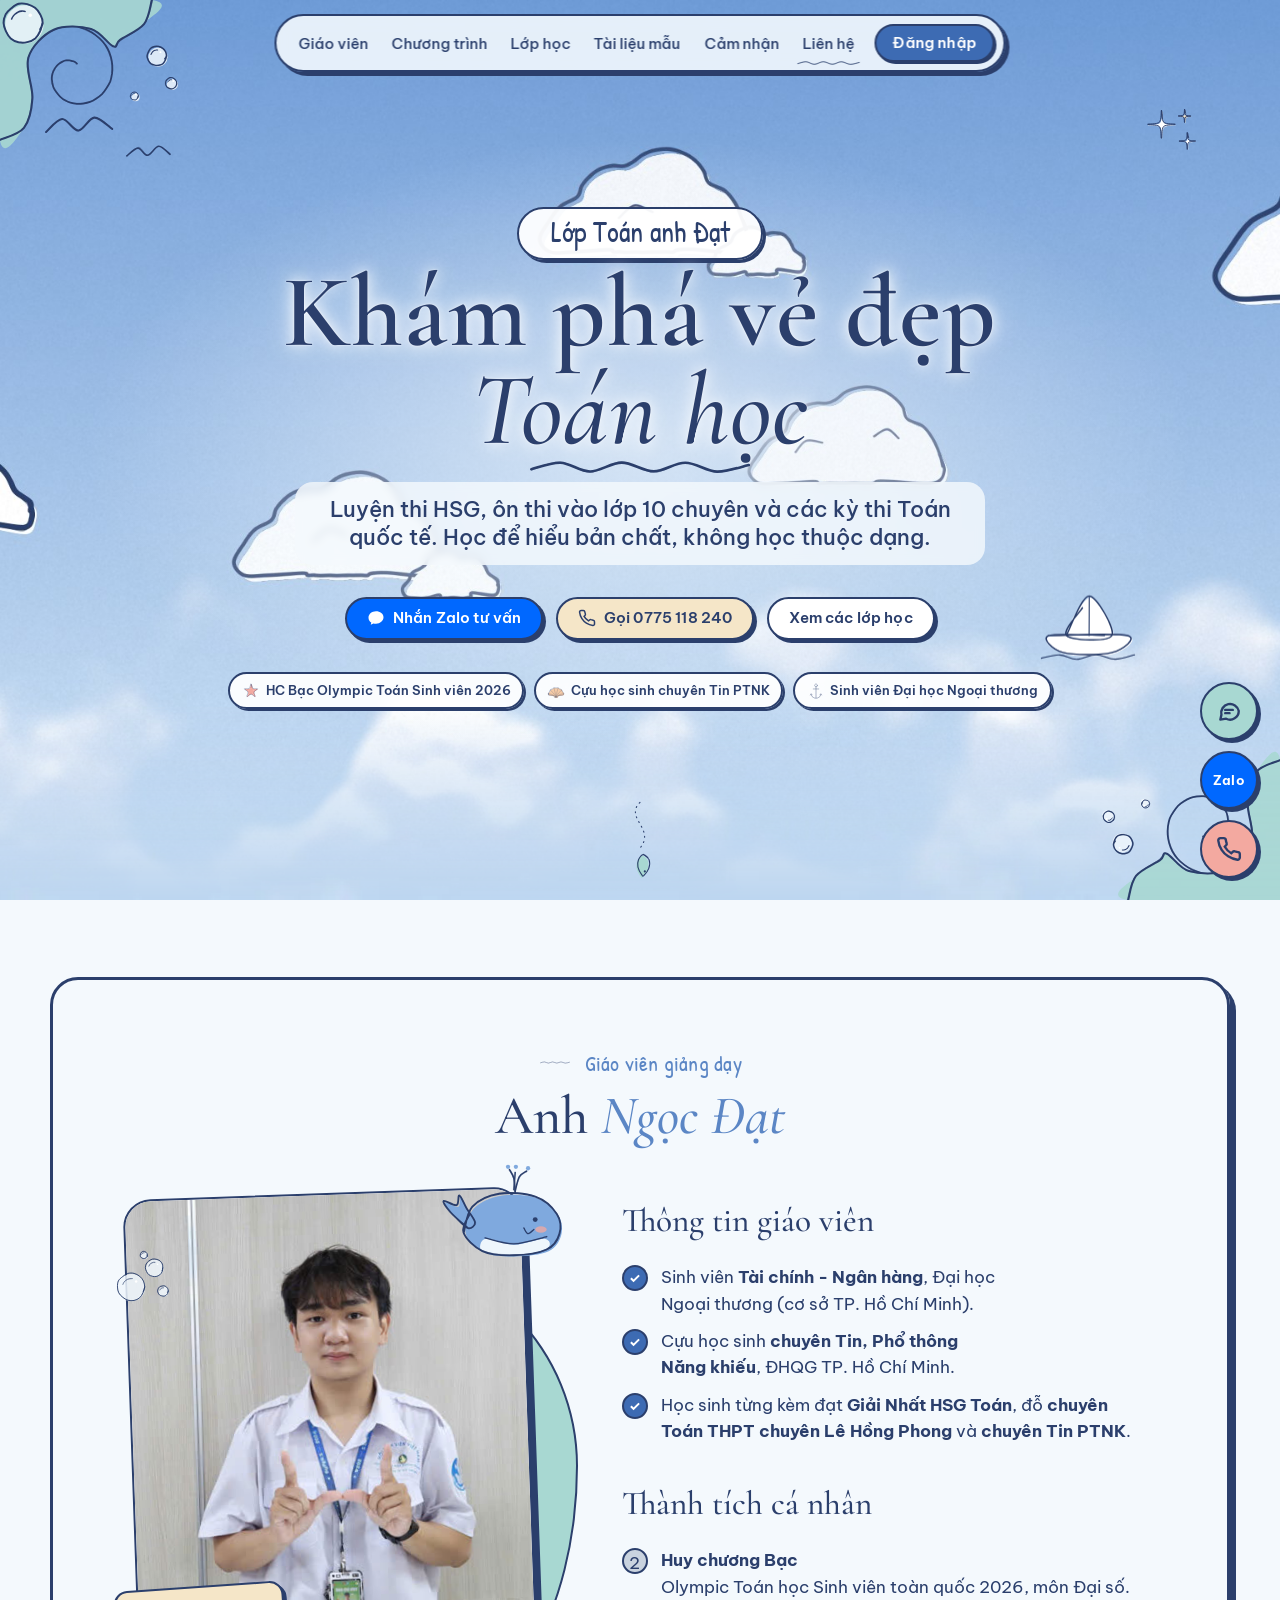
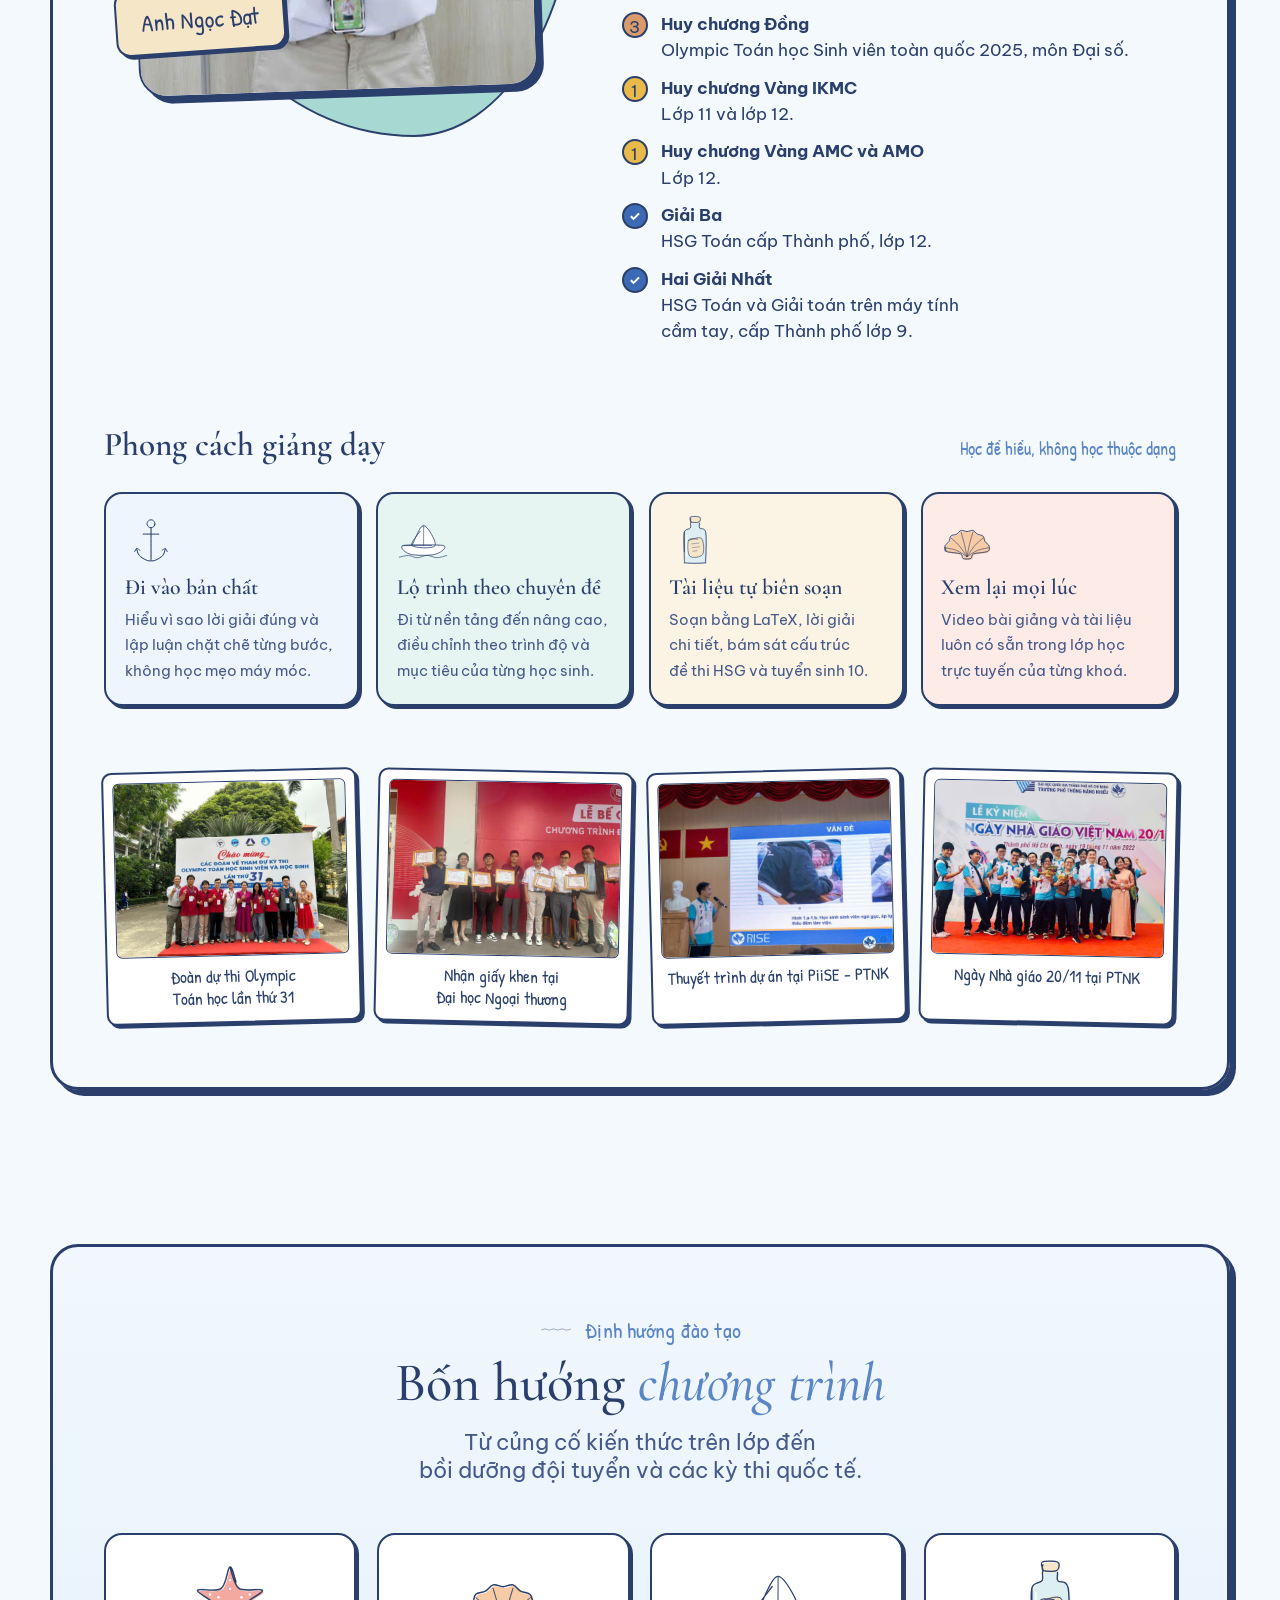
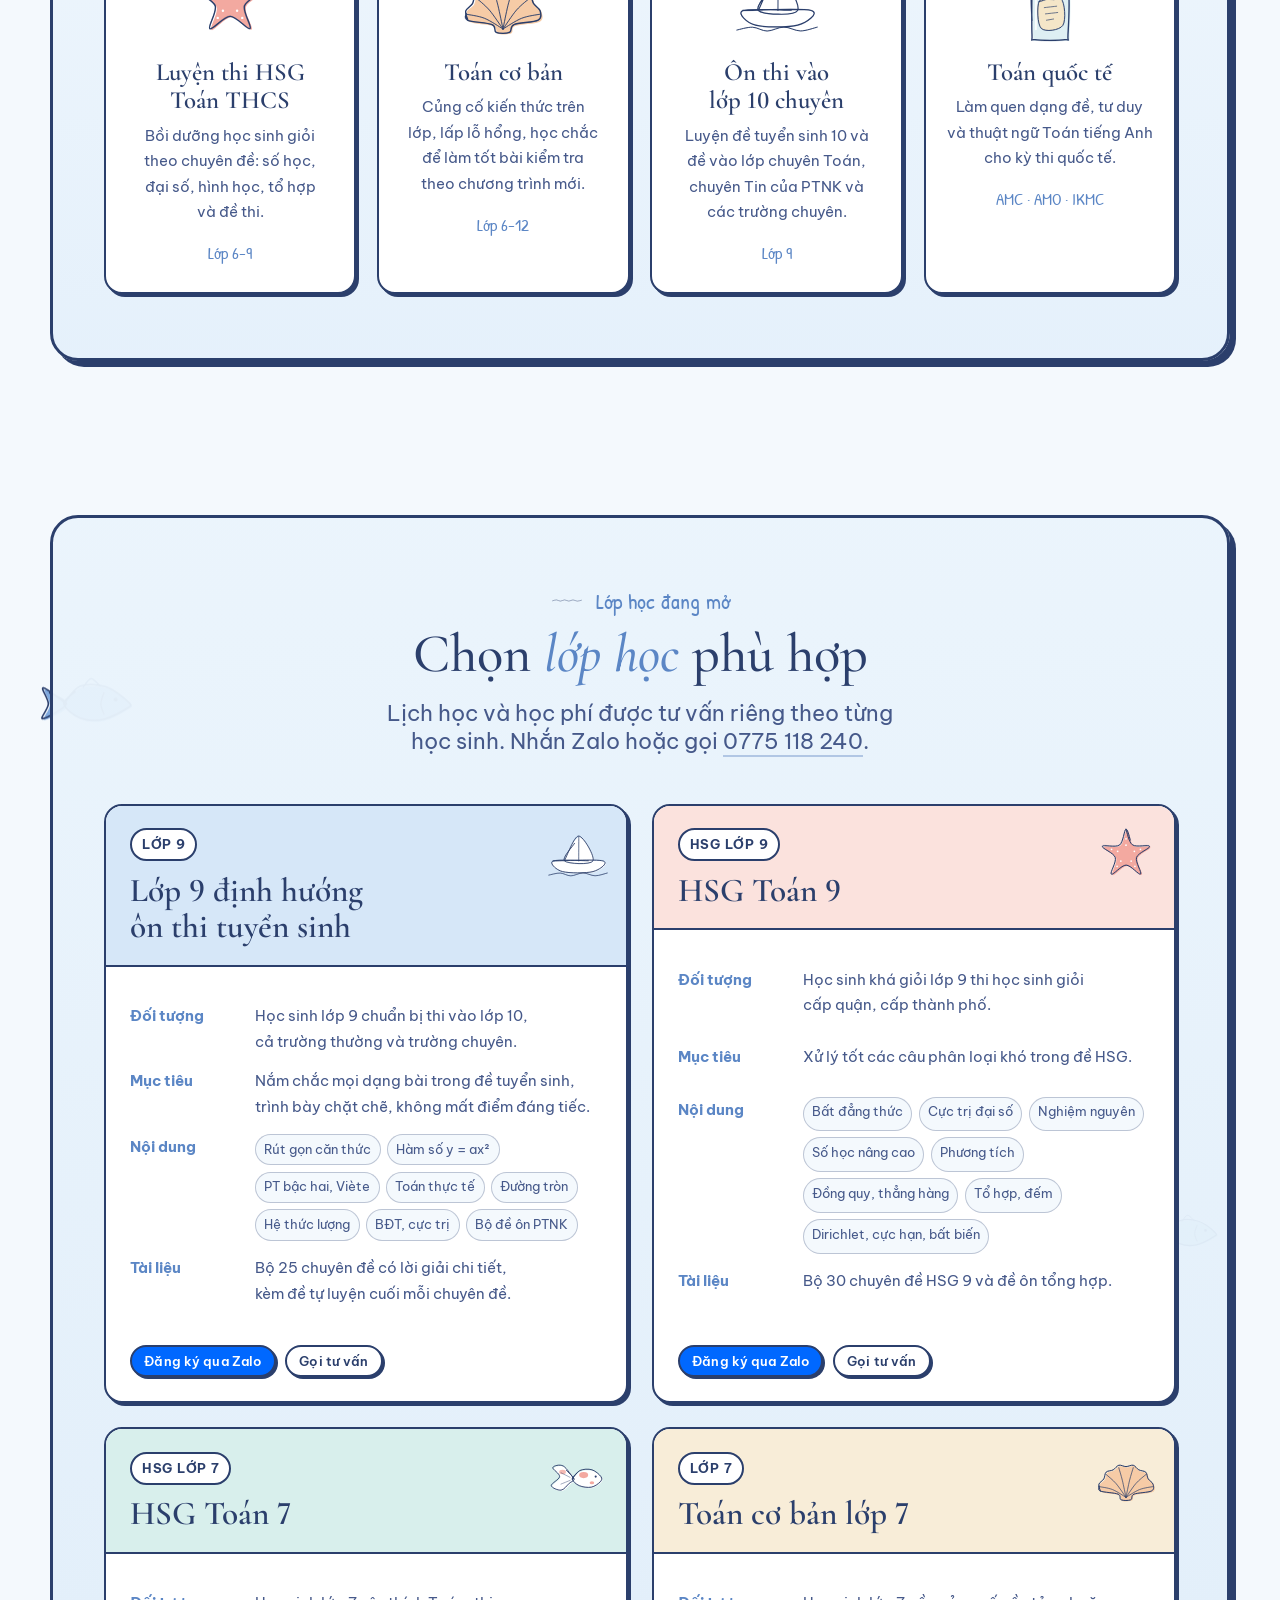
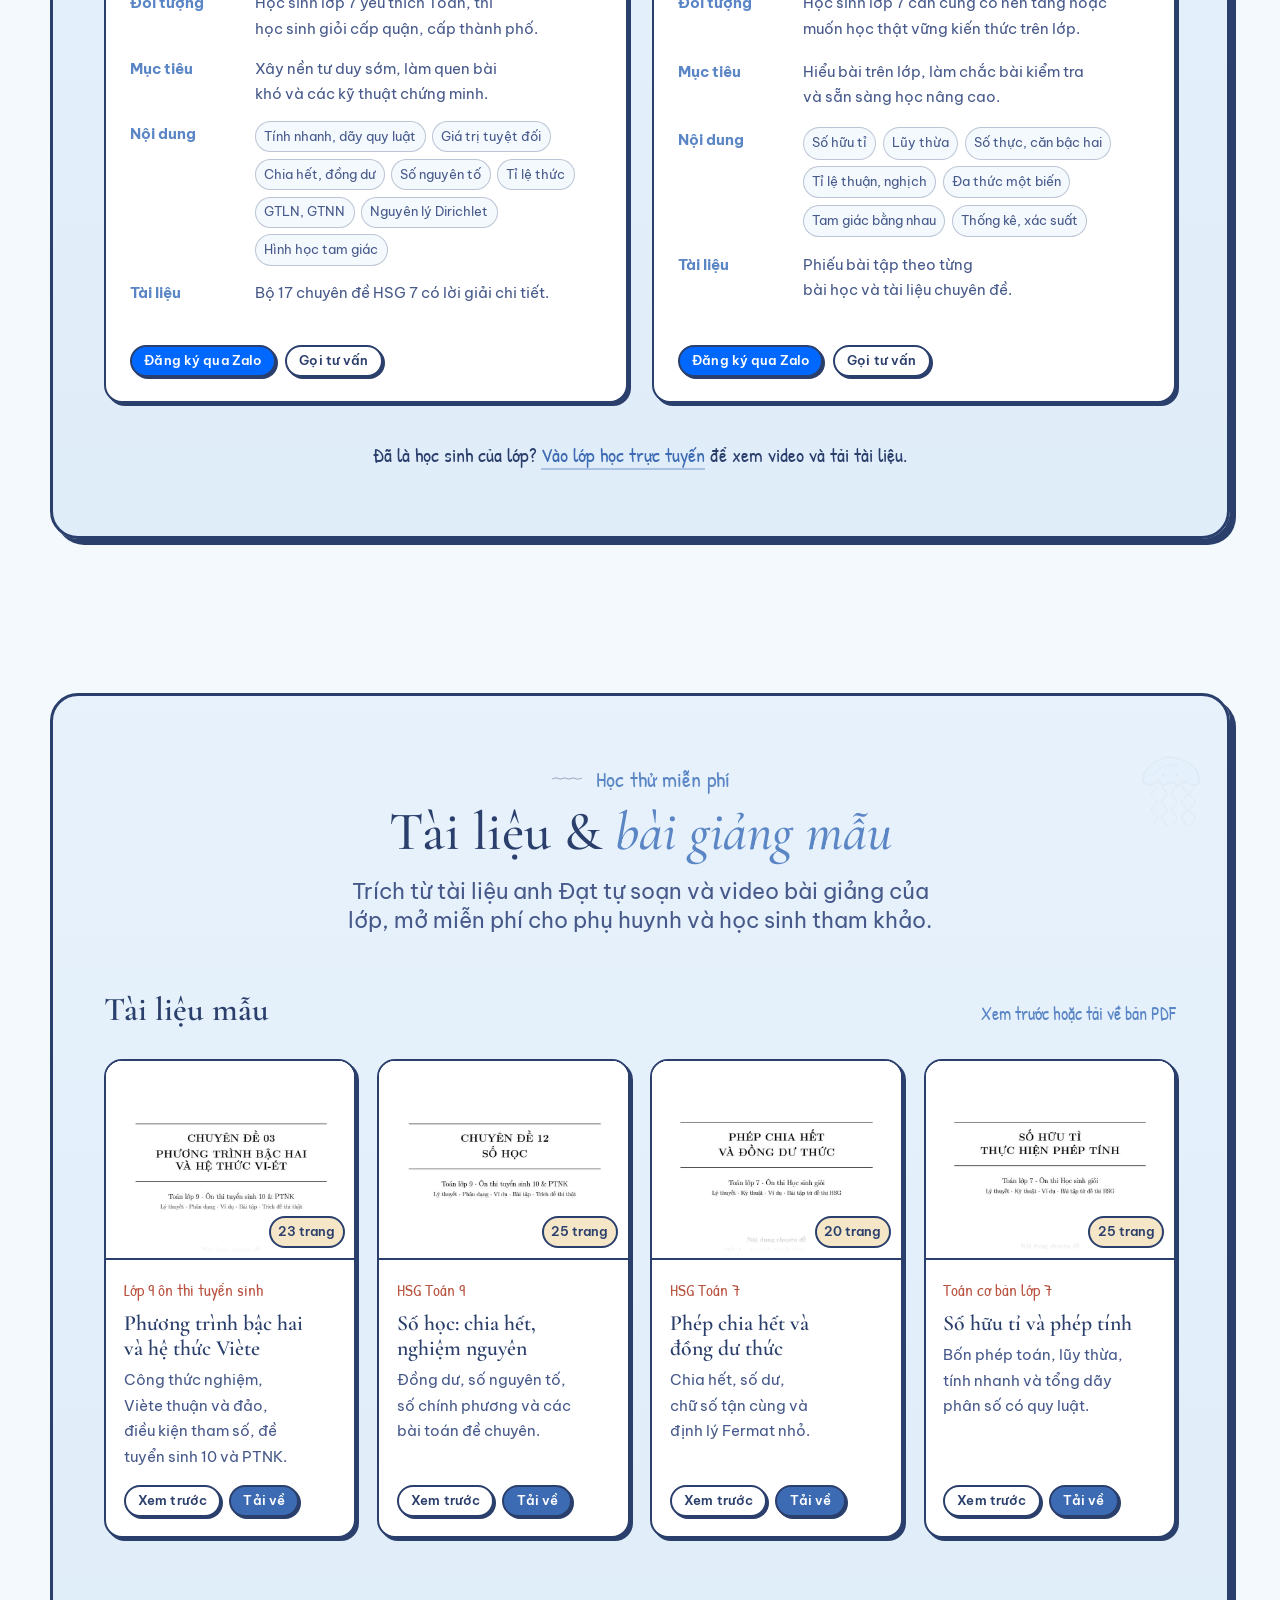
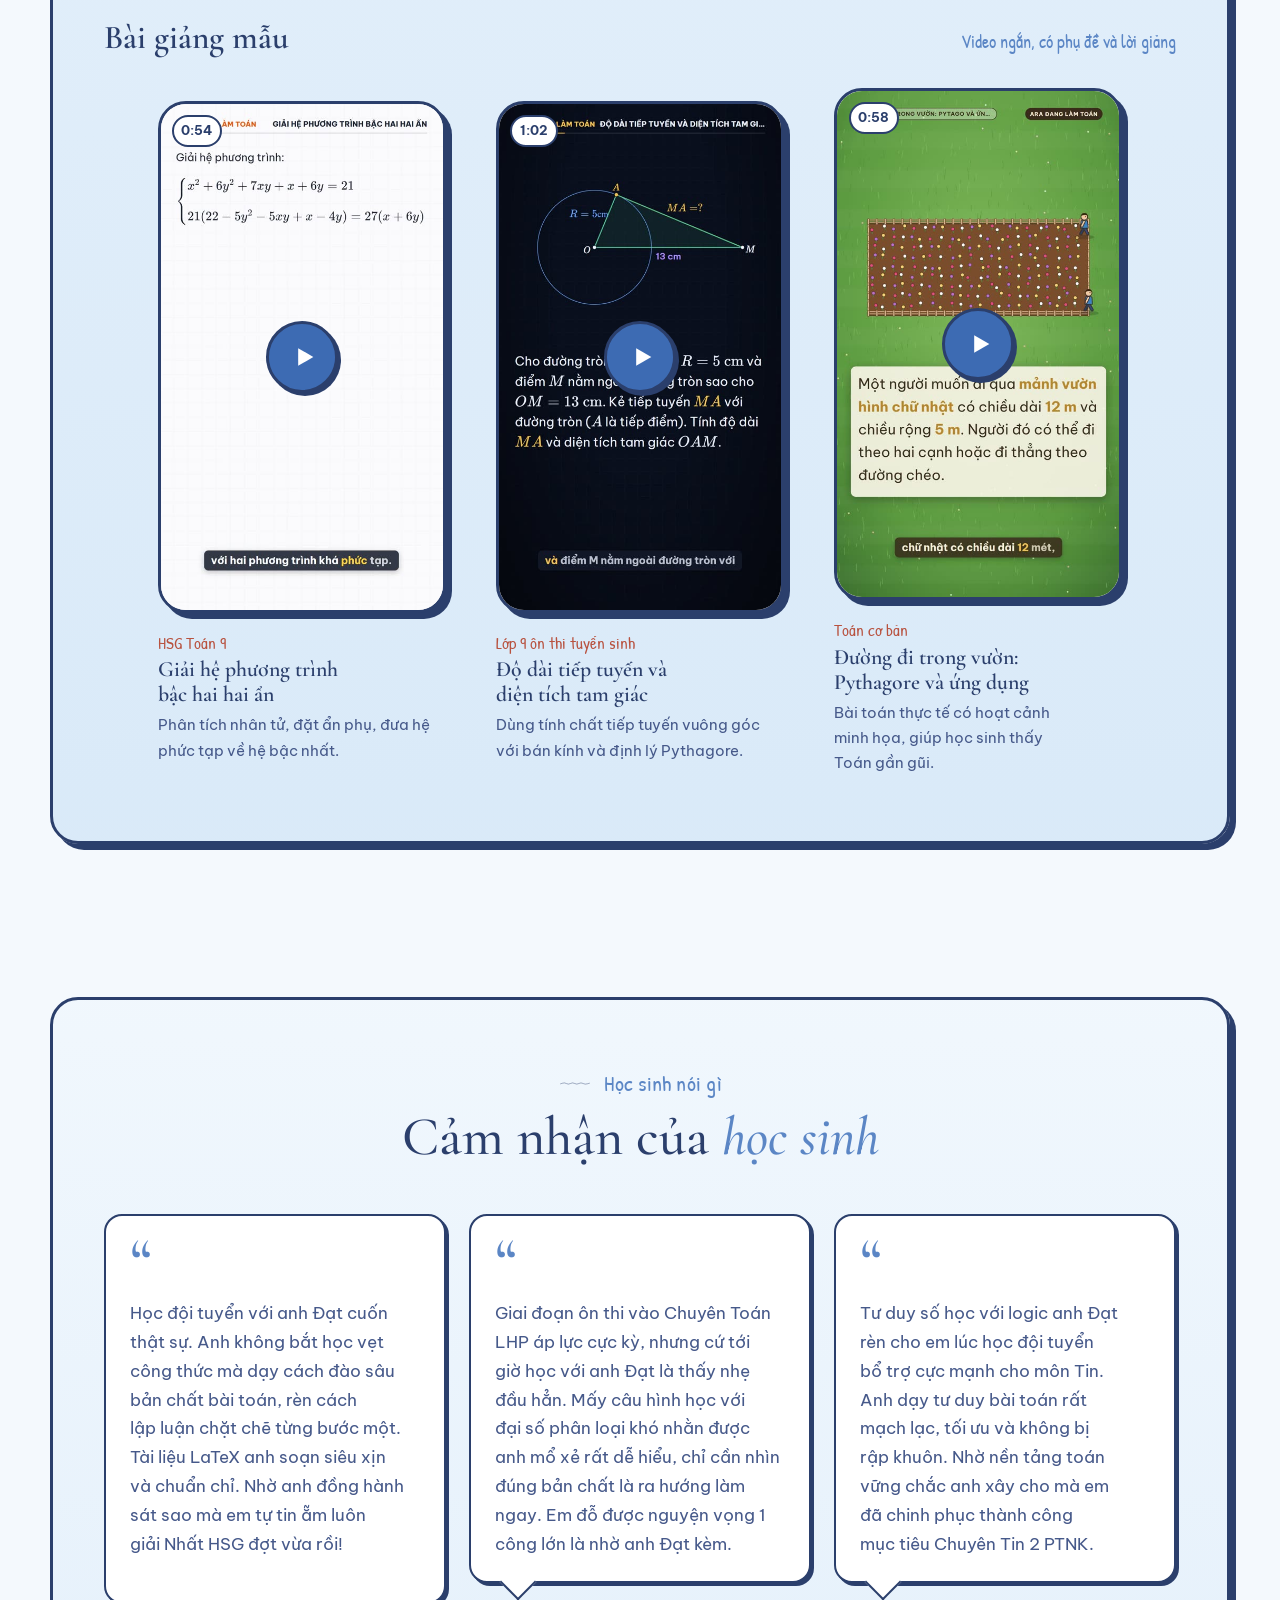
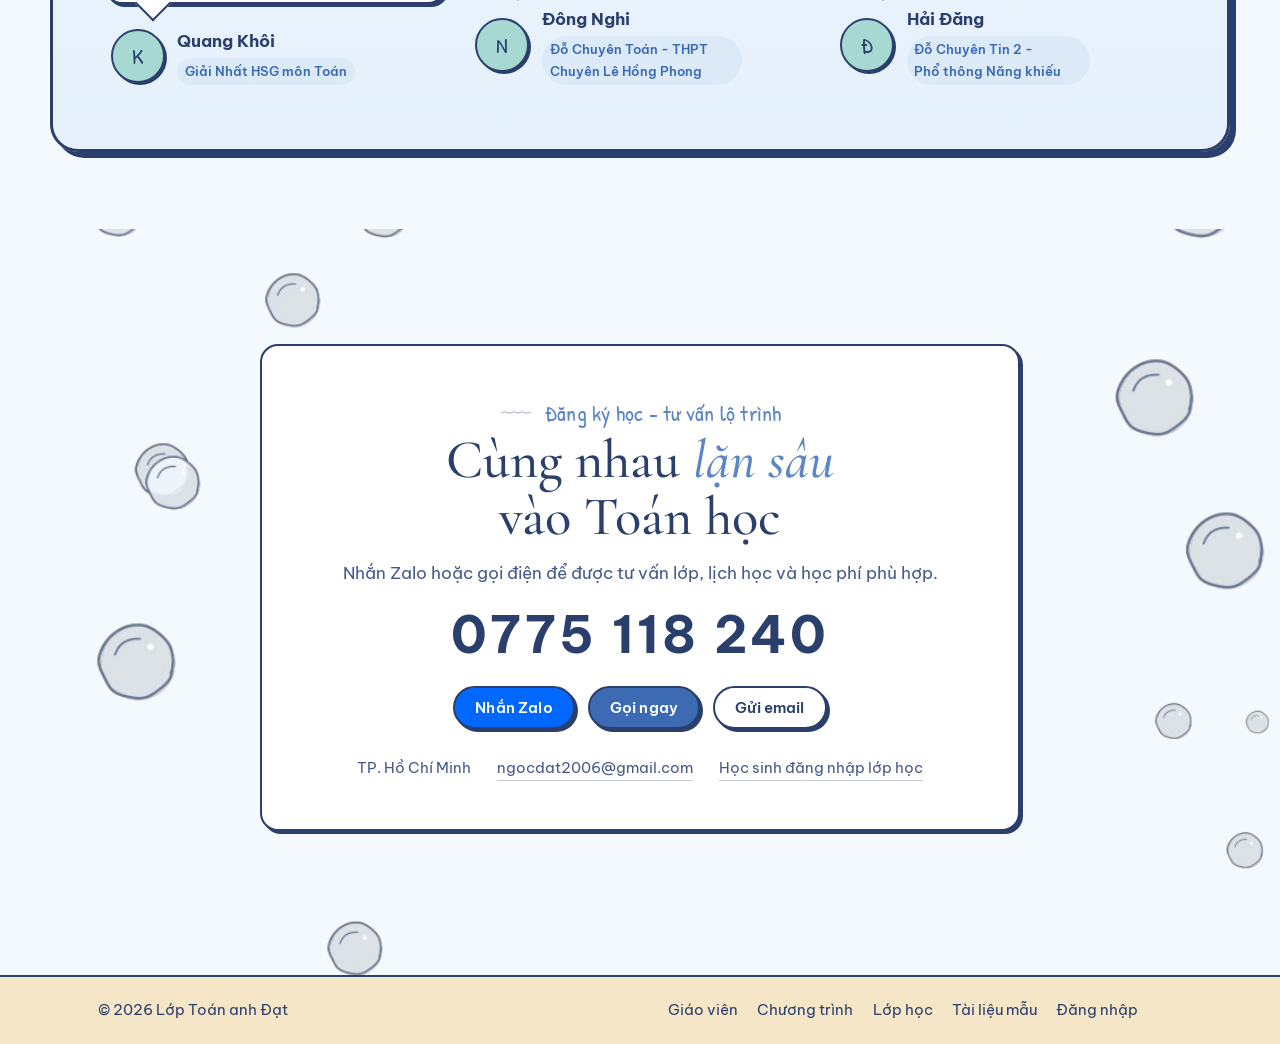
==== commit 62860463: "feat: even line lengths on phones and laptops, self-hosted fonts - balance.js: for every block of te" ====
--- a/index.html
+++ b/index.html
@@ -18,10 +18,12 @@
 <meta name="twitter:card" content="summary_large_image" />
 <link rel="canonical" href="https://ngocdat.vercel.app/" />
 <meta name="theme-color" content="#7fa9de" />
-<link rel="preconnect" href="https://fonts.googleapis.com" />
-<link rel="preconnect" href="https://fonts.gstatic.com" crossorigin />
-<link href="https://fonts.googleapis.com/css2?family=Be+Vietnam+Pro:wght@400;500;600;700&family=Cormorant+Garamond:ital,wght@0,500;0,600;1,500&family=Patrick+Hand&display=swap" rel="stylesheet" />
 <link rel="preload" as="image" href="assets/ocean/video/sky-clouds-poster.jpg" />
+<link rel="preload" as="font" type="font/woff2" href="assets/fonts/be-vietnam-pro-400-latin.woff2" crossorigin />
+<link rel="preload" as="font" type="font/woff2" href="assets/fonts/be-vietnam-pro-400-vietnamese.woff2" crossorigin />
+<link rel="preload" as="font" type="font/woff2" href="assets/fonts/cormorant-garamond-500-600-latin.woff2" crossorigin />
+<link rel="preload" as="font" type="font/woff2" href="assets/fonts/cormorant-garamond-500-600-vietnamese.woff2" crossorigin />
+<link rel="stylesheet" href="assets/css/fonts.css" />
 <link rel="stylesheet" href="assets/css/tokens.css" />
 <link rel="stylesheet" href="assets/css/base.css" />
 <link rel="stylesheet" href="assets/css/landing.css" />
@@ -64,7 +66,7 @@
   <div class="hero-inner">
     <p class="kicker rise">Lớp Toán anh Đạt</p>
     <h1 class="rise d1">Khám phá vẻ đẹp<br /><em>Toán học</em></h1>
-    <p class="hero-sub rise d2">Luyện thi HSG THCS, ôn thi vào lớp 10 chuyên và các kỳ thi Toán quốc tế. Học để hiểu bản chất, không học thuộc dạng.</p>
+    <p class="hero-sub rise d2">Luyện thi HSG, ôn thi vào lớp 10 chuyên và các kỳ thi Toán quốc tế. Học để hiểu bản chất, không học thuộc dạng.</p>
     <div class="hero-actions rise d3">
       <a class="btn zalo" data-zalo href="https://zalo.me/0775118240" target="_blank" rel="noopener">
         <svg viewBox="0 0 24 24" fill="currentColor"><path d="M12 3C6.5 3 2 6.8 2 11.5c0 2.6 1.4 5 3.7 6.5L5 21l3.6-1.8c1.1.3 2.2.4 3.4.4 5.5 0 10-3.8 10-8.6S17.5 3 12 3z"/></svg>
@@ -106,8 +108,8 @@
         <div class="info-block reveal d1">
           <h3>Thông tin giáo viên</h3>
           <ul class="checks">
-            <li><span class="tick"><svg viewBox="0 0 24 24" fill="none" stroke="currentColor" stroke-width="3.5"><path d="M5 12.5l4.5 4.5L19 7.5"/></svg></span><span>Sinh viên ngành <b>Tài chính - Ngân hàng</b>, Trường Đại học Ngoại thương, cơ sở TP. Hồ Chí Minh.</span></li>
-            <li><span class="tick"><svg viewBox="0 0 24 24" fill="none" stroke="currentColor" stroke-width="3.5"><path d="M5 12.5l4.5 4.5L19 7.5"/></svg></span><span>Cựu học sinh <b>chuyên Tin, Trường Phổ thông Năng khiếu</b> - ĐHQG TP. Hồ Chí Minh.</span></li>
+            <li><span class="tick"><svg viewBox="0 0 24 24" fill="none" stroke="currentColor" stroke-width="3.5"><path d="M5 12.5l4.5 4.5L19 7.5"/></svg></span><span>Sinh viên <b>Tài chính - Ngân hàng</b>, Đại học Ngoại thương (cơ sở TP. Hồ Chí Minh).</span></li>
+            <li><span class="tick"><svg viewBox="0 0 24 24" fill="none" stroke="currentColor" stroke-width="3.5"><path d="M5 12.5l4.5 4.5L19 7.5"/></svg></span><span>Cựu học sinh <b>chuyên Tin, Phổ thông Năng khiếu</b>, ĐHQG TP. Hồ Chí Minh.</span></li>
             <li><span class="tick"><svg viewBox="0 0 24 24" fill="none" stroke="currentColor" stroke-width="3.5"><path d="M5 12.5l4.5 4.5L19 7.5"/></svg></span><span>Học sinh từng kèm đạt <b>Giải Nhất HSG Toán</b>, đỗ <b>chuyên Toán THPT chuyên Lê Hồng Phong</b> và <b>chuyên Tin PTNK</b>.</span></li>
           </ul>
         </div>
@@ -115,12 +117,12 @@
         <div class="info-block reveal d2">
           <h3>Thành tích cá nhân</h3>
           <ul class="checks">
-            <li><span class="tick medal-silver">2</span><span><b>Huy chương Bạc</b> Olympic Toán học Sinh viên toàn quốc 2026 - môn Đại số.</span></li>
-            <li><span class="tick medal-bronze">3</span><span><b>Huy chương Đồng</b> Olympic Toán học Sinh viên toàn quốc 2025 - môn Đại số.</span></li>
-            <li><span class="tick medal-gold">1</span><span><b>Huy chương Vàng IKMC</b> lớp 11 và lớp 12.</span></li>
-            <li><span class="tick medal-gold">1</span><span><b>Huy chương Vàng AMC</b> và <b>AMO</b> lớp 12.</span></li>
-            <li><span class="tick"><svg viewBox="0 0 24 24" fill="none" stroke="currentColor" stroke-width="3.5"><path d="M5 12.5l4.5 4.5L19 7.5"/></svg></span><span><b>Giải Ba</b> HSG Toán cấp Thành phố lớp 12.</span></li>
-            <li><span class="tick"><svg viewBox="0 0 24 24" fill="none" stroke="currentColor" stroke-width="3.5"><path d="M5 12.5l4.5 4.5L19 7.5"/></svg></span><span><b>Giải Nhất</b> HSG Toán và <b>Giải Nhất</b> Giải toán trên Máy tính cầm tay cấp Thành phố lớp 9.</span></li>
+            <li><span class="tick medal-silver">2</span><span><b class="t">Huy chương Bạc</b>Olympic Toán học Sinh viên toàn quốc 2026, môn Đại số.</span></li>
+            <li><span class="tick medal-bronze">3</span><span><b class="t">Huy chương Đồng</b>Olympic Toán học Sinh viên toàn quốc 2025, môn Đại số.</span></li>
+            <li><span class="tick medal-gold">1</span><span><b class="t">Huy chương Vàng IKMC</b>Lớp 11 và lớp 12.</span></li>
+            <li><span class="tick medal-gold">1</span><span><b class="t">Huy chương Vàng AMC và AMO</b>Lớp 12.</span></li>
+            <li><span class="tick"><svg viewBox="0 0 24 24" fill="none" stroke="currentColor" stroke-width="3.5"><path d="M5 12.5l4.5 4.5L19 7.5"/></svg></span><span><b class="t">Giải Ba</b>HSG Toán cấp Thành phố, lớp 12.</span></li>
+            <li><span class="tick"><svg viewBox="0 0 24 24" fill="none" stroke="currentColor" stroke-width="3.5"><path d="M5 12.5l4.5 4.5L19 7.5"/></svg></span><span><b class="t">Hai Giải Nhất</b>HSG Toán và Giải toán trên máy tính cầm tay, cấp Thành phố lớp 9.</span></li>
           </ul>
         </div>
       </div>
@@ -151,10 +153,10 @@
     </div>
 
     <div class="journey">
-      <figure class="reveal"><img src="assets/img/hanh-trinh-olympic-31.jpg" alt="Đoàn tham dự kỳ thi Olympic Toán học Sinh viên và Học sinh lần thứ 31" loading="lazy" width="1200" height="900" /><figcaption>Olympic Toán học Sinh viên và Học sinh lần thứ 31</figcaption></figure>
+      <figure class="reveal"><img src="assets/img/hanh-trinh-olympic-31.jpg" alt="Đoàn tham dự kỳ thi Olympic Toán học Sinh viên và Học sinh lần thứ 31" loading="lazy" width="1200" height="900" /><figcaption>Đoàn dự thi Olympic Toán học lần thứ 31</figcaption></figure>
       <figure class="reveal d1"><img src="assets/img/hanh-trinh-ftu.jpg" alt="Nhận giấy khen tại Trường Đại học Ngoại thương" loading="lazy" width="1200" height="900" /><figcaption>Nhận giấy khen tại Đại học Ngoại thương</figcaption></figure>
       <figure class="reveal d2"><img src="assets/img/hanh-trinh-piise-ptnk.jpg" alt="Thuyết trình dự án tại PiiSE, Trường Phổ thông Năng khiếu" loading="lazy" width="1200" height="800" /><figcaption>Thuyết trình dự án tại PiiSE - PTNK</figcaption></figure>
-      <figure class="reveal d3"><img src="assets/img/hanh-trinh-ptnk-20-11.jpg" alt="Lễ kỷ niệm Ngày Nhà giáo Việt Nam 20/11 tại Trường Phổ thông Năng khiếu" loading="lazy" width="1200" height="900" /><figcaption>Ngày Nhà giáo 20/11 tại Phổ thông Năng khiếu</figcaption></figure>
+      <figure class="reveal d3"><img src="assets/img/hanh-trinh-ptnk-20-11.jpg" alt="Lễ kỷ niệm Ngày Nhà giáo Việt Nam 20/11 tại Trường Phổ thông Năng khiếu" loading="lazy" width="1200" height="900" /><figcaption>Ngày Nhà giáo 20/11 tại PTNK</figcaption></figure>
     </div>
   </div>
 </section>
@@ -171,7 +173,7 @@
       <article class="program sketch-card reveal">
         <img class="art float" src="assets/ocean/svg/starfish.svg" alt="" />
         <h3>Luyện thi HSG Toán THCS</h3>
-        <p>Bồi dưỡng học sinh giỏi theo chuyên đề: số học, đại số, hình học, tổ hợp và đề thi các cấp.</p>
+        <p>Bồi dưỡng học sinh giỏi theo chuyên đề: số học, đại số, hình học, tổ hợp và đề thi.</p>
         <span class="tag">Lớp 6-9</span>
       </article>
       <article class="program sketch-card reveal d1">
@@ -189,7 +191,7 @@
       <article class="program sketch-card reveal d3">
         <img class="art float" src="assets/ocean/svg/message-bottle.svg" alt="" style="animation-delay:-2.2s" />
         <h3>Toán quốc tế</h3>
-        <p>Làm quen dạng đề, cách tư duy và thuật ngữ Toán tiếng Anh cho các kỳ thi quốc tế.</p>
+        <p>Làm quen dạng đề, tư duy và thuật ngữ Toán tiếng Anh cho kỳ thi quốc tế.</p>
         <span class="tag">AMC · AMO · IKMC</span>
       </article>
     </div>
@@ -204,7 +206,7 @@
     <div class="sec-head">
       <span class="eyebrow reveal">Lớp học đang mở</span>
       <h2 class="reveal d1">Chọn <em>lớp học</em> phù hợp</h2>
-      <p class="lede reveal d2">Lịch học, hình thức và học phí được tư vấn riêng theo trình độ từng học sinh. Nhắn Zalo hoặc gọi <a href="tel:0775118240" data-call style="border-bottom:2px solid var(--accent-line)">0775 118 240</a>.</p>
+      <p class="lede reveal d2">Lịch học và học phí được tư vấn riêng theo từng học sinh. Nhắn Zalo hoặc gọi <a href="tel:0775118240" data-call style="border-bottom:2px solid var(--accent-line)">0775 118 240</a>.</p>
     </div>
 
     <div class="courses">
@@ -234,7 +236,7 @@
         </div>
         <dl class="course-body">
           <div class="course-row"><dt>Đối tượng</dt><dd>Học sinh khá giỏi lớp 9 thi học sinh giỏi cấp quận, cấp thành phố.</dd></div>
-          <div class="course-row"><dt>Mục tiêu</dt><dd>Thành thạo kỹ thuật chuyên sâu, xử lý được các câu phân loại trong đề HSG.</dd></div>
+          <div class="course-row"><dt>Mục tiêu</dt><dd>Xử lý tốt các câu phân loại khó trong đề HSG.</dd></div>
           <div class="course-row"><dt>Nội dung</dt><dd class="topics"><span>Bất đẳng thức</span><span>Cực trị đại số</span><span>Nghiệm nguyên</span><span>Số học nâng cao</span><span>Phương tích</span><span>Đồng quy, thẳng hàng</span><span>Tổ hợp, đếm</span><span>Dirichlet, cực hạn, bất biến</span></dd></div>
           <div class="course-row"><dt>Tài liệu</dt><dd>Bộ 30 chuyên đề HSG 9 và đề ôn tổng hợp.</dd></div>
         </dl>
@@ -294,7 +296,7 @@
     <div class="sec-head">
       <span class="eyebrow reveal">Học thử miễn phí</span>
       <h2 class="reveal d1">Tài liệu &amp; <em>bài giảng mẫu</em></h2>
-      <p class="lede reveal d2">Trích từ bộ tài liệu anh Đạt tự biên soạn và video bài giảng của lớp, mở miễn phí để phụ huynh và học sinh tham khảo.</p>
+      <p class="lede reveal d2">Trích từ tài liệu anh Đạt tự soạn và video bài giảng của lớp, mở miễn phí cho phụ huynh và học sinh tham khảo.</p>
     </div>
 
     <div class="sub-title reveal"><h3>Tài liệu mẫu</h3><span class="hand">Xem trước hoặc tải về bản PDF</span></div>
@@ -304,7 +306,7 @@
         <div class="doc-body">
           <span class="for">Lớp 9 ôn thi tuyển sinh</span>
           <h4>Phương trình bậc hai và hệ thức Viète</h4>
-          <p>Công thức nghiệm, Viète thuận và đảo, điều kiện tham số, phương trình quy về bậc hai. Có trích đề tuyển sinh 10 và PTNK.</p>
+          <p>Công thức nghiệm, Viète thuận và đảo, điều kiện tham số, đề tuyển sinh 10 và PTNK.</p>
           <div class="doc-actions">
             <button class="btn sm" type="button" data-doc="assets/samples/lop9-tuyen-sinh-phuong-trinh-bac-hai-viete.pdf" data-title="Phương trình bậc hai và hệ thức Viète">Xem trước</button>
             <a class="btn primary sm" href="assets/samples/lop9-tuyen-sinh-phuong-trinh-bac-hai-viete.pdf" download>Tải về</a>
@@ -315,10 +317,10 @@
         <div class="doc-thumb"><img src="assets/samples/thumbs/hsg9-so-hoc.jpg" alt="Trang bìa tài liệu Số học" loading="lazy" width="720" height="1018" /><span class="pages">25 trang</span></div>
         <div class="doc-body">
           <span class="for">HSG Toán 9</span>
-          <h4>Số học: chia hết, đồng dư, nghiệm nguyên</h4>
-          <p>Chia hết và đồng dư, số nguyên tố, số chính phương, phương trình nghiệm nguyên dạng tích, bài toán đề chuyên.</p>
+          <h4>Số học: chia hết, nghiệm nguyên</h4>
+          <p>Đồng dư, số nguyên tố, số chính phương và các bài toán đề chuyên.</p>
           <div class="doc-actions">
-            <button class="btn sm" type="button" data-doc="assets/samples/hsg9-so-hoc.pdf" data-title="Số học: chia hết, đồng dư, nghiệm nguyên">Xem trước</button>
+            <button class="btn sm" type="button" data-doc="assets/samples/hsg9-so-hoc.pdf" data-title="Số học: chia hết, nghiệm nguyên">Xem trước</button>
             <a class="btn primary sm" href="assets/samples/hsg9-so-hoc.pdf" download>Tải về</a>
           </div>
         </div>
@@ -328,7 +330,7 @@
         <div class="doc-body">
           <span class="for">HSG Toán 7</span>
           <h4>Phép chia hết và đồng dư thức</h4>
-          <p>Dấu hiệu chia hết, đồng dư và tính chất, chữ số tận cùng, số dư, định lý Fermat nhỏ. Tổng hợp từ đề thi HSG các cấp.</p>
+          <p>Chia hết, số dư, chữ số tận cùng và định lý Fermat nhỏ.</p>
           <div class="doc-actions">
             <button class="btn sm" type="button" data-doc="assets/samples/hsg7-chia-het-dong-du.pdf" data-title="Phép chia hết và đồng dư thức">Xem trước</button>
             <a class="btn primary sm" href="assets/samples/hsg7-chia-het-dong-du.pdf" download>Tải về</a>
@@ -339,10 +341,10 @@
         <div class="doc-thumb"><img src="assets/samples/thumbs/lop7-thuc-hien-phep-tinh.jpg" alt="Trang bìa tài liệu Thực hiện phép tính" loading="lazy" width="720" height="1018" /><span class="pages">25 trang</span></div>
         <div class="doc-body">
           <span class="for">Toán cơ bản lớp 7</span>
-          <h4>Số hữu tỉ và thực hiện phép tính</h4>
-          <p>Bốn phép toán trong tập số hữu tỉ, lũy thừa, kỹ thuật tính nhanh, tổng dãy phân số có quy luật, so sánh biểu thức.</p>
+          <h4>Số hữu tỉ và phép tính</h4>
+          <p>Bốn phép toán, lũy thừa, tính nhanh và tổng dãy phân số có quy luật.</p>
           <div class="doc-actions">
-            <button class="btn sm" type="button" data-doc="assets/samples/lop7-thuc-hien-phep-tinh.pdf" data-title="Số hữu tỉ và thực hiện phép tính">Xem trước</button>
+            <button class="btn sm" type="button" data-doc="assets/samples/lop7-thuc-hien-phep-tinh.pdf" data-title="Số hữu tỉ và phép tính">Xem trước</button>
             <a class="btn primary sm" href="assets/samples/lop7-thuc-hien-phep-tinh.pdf" download>Tải về</a>
           </div>
         </div>
@@ -353,11 +355,11 @@
     <div class="lessons" id="lessons">
       <button class="lesson-card reveal" type="button" data-video="assets/lessons/giai-he-phuong-trinh-bac-hai-hai-an.mp4" data-title="Giải hệ phương trình bậc hai hai ẩn">
         <div class="phone"><img src="assets/lessons/giai-he-phuong-trinh-bac-hai-hai-an.jpg" alt="" loading="lazy" width="540" height="960" /><span class="dur">0:54</span><span class="play"><svg viewBox="0 0 24 24" fill="currentColor"><path d="M7 4.5v15l13-7.5z"/></svg></span></div>
-        <div class="lesson-meta"><span class="for">HSG Toán 9</span><h4>Giải hệ phương trình bậc hai hai ẩn</h4><p>Phân tích nhân tử và đặt ẩn phụ khéo léo để đưa một hệ phức tạp về hệ bậc nhất.</p></div>
+        <div class="lesson-meta"><span class="for">HSG Toán 9</span><h4>Giải hệ phương trình bậc hai hai ẩn</h4><p>Phân tích nhân tử, đặt ẩn phụ, đưa hệ phức tạp về hệ bậc nhất.</p></div>
       </button>
       <button class="lesson-card reveal d1" type="button" data-video="assets/lessons/do-dai-tiep-tuyen-va-dien-tich-tam-giac.mp4" data-title="Độ dài tiếp tuyến và diện tích tam giác">
         <div class="phone"><img src="assets/lessons/do-dai-tiep-tuyen-va-dien-tich-tam-giac.jpg" alt="" loading="lazy" width="540" height="960" /><span class="dur">1:02</span><span class="play"><svg viewBox="0 0 24 24" fill="currentColor"><path d="M7 4.5v15l13-7.5z"/></svg></span></div>
-        <div class="lesson-meta"><span class="for">Lớp 9 ôn thi tuyển sinh</span><h4>Độ dài tiếp tuyến và diện tích tam giác</h4><p>Tính chất tiếp tuyến vuông góc với bán kính, kết hợp định lý Pythagore.</p></div>
+        <div class="lesson-meta"><span class="for">Lớp 9 ôn thi tuyển sinh</span><h4>Độ dài tiếp tuyến và diện tích tam giác</h4><p>Dùng tính chất tiếp tuyến vuông góc với bán kính và định lý Pythagore.</p></div>
       </button>
       <button class="lesson-card reveal d2" type="button" data-video="assets/lessons/duong-di-trong-vuon-pytago-va-ung-dung.mp4" data-title="Đường đi trong vườn: Pythagore và ứng dụng">
         <div class="phone"><img src="assets/lessons/duong-di-trong-vuon-pytago-va-ung-dung.jpg" alt="" loading="lazy" width="540" height="960" /><span class="dur">0:58</span><span class="play"><svg viewBox="0 0 24 24" fill="currentColor"><path d="M7 4.5v15l13-7.5z"/></svg></span></div>
@@ -388,7 +390,7 @@
     <div class="contact-card sketch-card reveal">
       <span class="eyebrow">Đăng ký học - tư vấn lộ trình</span>
       <h2>Cùng nhau <em>lặn sâu</em> vào Toán học</h2>
-      <p>Nhắn Zalo hoặc gọi điện để được tư vấn lớp phù hợp, lịch học và học phí.</p>
+      <p>Nhắn Zalo hoặc gọi điện để được tư vấn lớp, lịch học và học phí phù hợp.</p>
       <a class="hotline" data-call href="tel:0775118240">0775 118 240</a>
       <div class="contact-actions">
         <a class="btn zalo" data-zalo href="https://zalo.me/0775118240" target="_blank" rel="noopener">Nhắn Zalo</a>
@@ -448,6 +450,7 @@
 
 <script src="assets/js/config.js"></script>
 <script src="assets/js/vi-words.js"></script>
+<script src="assets/js/balance.js"></script>
 <script src="assets/js/typo.js"></script>
 <script src="assets/js/doc-preview.js"></script>
 <script src="assets/js/landing.js"></script>
--- a/assets/css/fonts.css
+++ b/assets/css/fonts.css
@@ -0,0 +1,116 @@
+/* GENERATED by tools/fetch-fonts.js - do not edit by hand.
+   Be Vietnam Pro, Cormorant Garamond and Patrick Hand, SIL Open Font License 1.1.
+   Only the Vietnamese and Latin subsets are shipped; the browser downloads a file
+   only when a character of its unicode-range appears on the page. */
+@font-face {
+  font-family: "Be Vietnam Pro";
+  font-style: normal;
+  font-weight: 400;
+  font-display: swap;
+  src: url("../fonts/be-vietnam-pro-400-vietnamese.woff2") format("woff2");
+  unicode-range: U+0102-0103, U+0110-0111, U+0128-0129, U+0168-0169, U+01A0-01A1, U+01AF-01B0, U+0300-0301, U+0303-0304, U+0308-0309, U+0323, U+0329, U+1EA0-1EF9, U+20AB;
+}
+@font-face {
+  font-family: "Be Vietnam Pro";
+  font-style: normal;
+  font-weight: 400;
+  font-display: swap;
+  src: url("../fonts/be-vietnam-pro-400-latin.woff2") format("woff2");
+  unicode-range: U+0000-00FF, U+0131, U+0152-0153, U+02BB-02BC, U+02C6, U+02DA, U+02DC, U+0304, U+0308, U+0329, U+2000-206F, U+20AC, U+2122, U+2191, U+2193, U+2212, U+2215, U+FEFF, U+FFFD;
+}
+@font-face {
+  font-family: "Be Vietnam Pro";
+  font-style: normal;
+  font-weight: 500;
+  font-display: swap;
+  src: url("../fonts/be-vietnam-pro-500-vietnamese.woff2") format("woff2");
+  unicode-range: U+0102-0103, U+0110-0111, U+0128-0129, U+0168-0169, U+01A0-01A1, U+01AF-01B0, U+0300-0301, U+0303-0304, U+0308-0309, U+0323, U+0329, U+1EA0-1EF9, U+20AB;
+}
+@font-face {
+  font-family: "Be Vietnam Pro";
+  font-style: normal;
+  font-weight: 500;
+  font-display: swap;
+  src: url("../fonts/be-vietnam-pro-500-latin.woff2") format("woff2");
+  unicode-range: U+0000-00FF, U+0131, U+0152-0153, U+02BB-02BC, U+02C6, U+02DA, U+02DC, U+0304, U+0308, U+0329, U+2000-206F, U+20AC, U+2122, U+2191, U+2193, U+2212, U+2215, U+FEFF, U+FFFD;
+}
+@font-face {
+  font-family: "Be Vietnam Pro";
+  font-style: normal;
+  font-weight: 600;
+  font-display: swap;
+  src: url("../fonts/be-vietnam-pro-600-vietnamese.woff2") format("woff2");
+  unicode-range: U+0102-0103, U+0110-0111, U+0128-0129, U+0168-0169, U+01A0-01A1, U+01AF-01B0, U+0300-0301, U+0303-0304, U+0308-0309, U+0323, U+0329, U+1EA0-1EF9, U+20AB;
+}
+@font-face {
+  font-family: "Be Vietnam Pro";
+  font-style: normal;
+  font-weight: 600;
+  font-display: swap;
+  src: url("../fonts/be-vietnam-pro-600-latin.woff2") format("woff2");
+  unicode-range: U+0000-00FF, U+0131, U+0152-0153, U+02BB-02BC, U+02C6, U+02DA, U+02DC, U+0304, U+0308, U+0329, U+2000-206F, U+20AC, U+2122, U+2191, U+2193, U+2212, U+2215, U+FEFF, U+FFFD;
+}
+@font-face {
+  font-family: "Be Vietnam Pro";
+  font-style: normal;
+  font-weight: 700;
+  font-display: swap;
+  src: url("../fonts/be-vietnam-pro-700-vietnamese.woff2") format("woff2");
+  unicode-range: U+0102-0103, U+0110-0111, U+0128-0129, U+0168-0169, U+01A0-01A1, U+01AF-01B0, U+0300-0301, U+0303-0304, U+0308-0309, U+0323, U+0329, U+1EA0-1EF9, U+20AB;
+}
+@font-face {
+  font-family: "Be Vietnam Pro";
+  font-style: normal;
+  font-weight: 700;
+  font-display: swap;
+  src: url("../fonts/be-vietnam-pro-700-latin.woff2") format("woff2");
+  unicode-range: U+0000-00FF, U+0131, U+0152-0153, U+02BB-02BC, U+02C6, U+02DA, U+02DC, U+0304, U+0308, U+0329, U+2000-206F, U+20AC, U+2122, U+2191, U+2193, U+2212, U+2215, U+FEFF, U+FFFD;
+}
+@font-face {
+  font-family: "Cormorant Garamond";
+  font-style: italic;
+  font-weight: 500;
+  font-display: swap;
+  src: url("../fonts/cormorant-garamond-500-italic-vietnamese.woff2") format("woff2");
+  unicode-range: U+0102-0103, U+0110-0111, U+0128-0129, U+0168-0169, U+01A0-01A1, U+01AF-01B0, U+0300-0301, U+0303-0304, U+0308-0309, U+0323, U+0329, U+1EA0-1EF9, U+20AB;
+}
+@font-face {
+  font-family: "Cormorant Garamond";
+  font-style: italic;
+  font-weight: 500;
+  font-display: swap;
+  src: url("../fonts/cormorant-garamond-500-italic-latin.woff2") format("woff2");
+  unicode-range: U+0000-00FF, U+0131, U+0152-0153, U+02BB-02BC, U+02C6, U+02DA, U+02DC, U+0304, U+0308, U+0329, U+2000-206F, U+20AC, U+2122, U+2191, U+2193, U+2212, U+2215, U+FEFF, U+FFFD;
+}
+@font-face {
+  font-family: "Cormorant Garamond";
+  font-style: normal;
+  font-weight: 500 600;
+  font-display: swap;
+  src: url("../fonts/cormorant-garamond-500-600-vietnamese.woff2") format("woff2");
+  unicode-range: U+0102-0103, U+0110-0111, U+0128-0129, U+0168-0169, U+01A0-01A1, U+01AF-01B0, U+0300-0301, U+0303-0304, U+0308-0309, U+0323, U+0329, U+1EA0-1EF9, U+20AB;
+}
+@font-face {
+  font-family: "Cormorant Garamond";
+  font-style: normal;
+  font-weight: 500 600;
+  font-display: swap;
+  src: url("../fonts/cormorant-garamond-500-600-latin.woff2") format("woff2");
+  unicode-range: U+0000-00FF, U+0131, U+0152-0153, U+02BB-02BC, U+02C6, U+02DA, U+02DC, U+0304, U+0308, U+0329, U+2000-206F, U+20AC, U+2122, U+2191, U+2193, U+2212, U+2215, U+FEFF, U+FFFD;
+}
+@font-face {
+  font-family: "Patrick Hand";
+  font-style: normal;
+  font-weight: 400;
+  font-display: swap;
+  src: url("../fonts/patrick-hand-400-vietnamese.woff2") format("woff2");
+  unicode-range: U+0102-0103, U+0110-0111, U+0128-0129, U+0168-0169, U+01A0-01A1, U+01AF-01B0, U+0300-0301, U+0303-0304, U+0308-0309, U+0323, U+0329, U+1EA0-1EF9, U+20AB;
+}
+@font-face {
+  font-family: "Patrick Hand";
+  font-style: normal;
+  font-weight: 400;
+  font-display: swap;
+  src: url("../fonts/patrick-hand-400-latin.woff2") format("woff2");
+  unicode-range: U+0000-00FF, U+0131, U+0152-0153, U+02BB-02BC, U+02C6, U+02DA, U+02DC, U+0304, U+0308, U+0329, U+2000-206F, U+20AC, U+2122, U+2191, U+2193, U+2212, U+2215, U+FEFF, U+FFFD;
+}
--- a/assets/css/base.css
+++ b/assets/css/base.css
@@ -26,6 +26,8 @@
 /* line breaks: headings share their words evenly; paragraphs avoid a lone last word (typo.js covers browsers without these) */
 h1, h2, h3, h4, figcaption { text-wrap: balance; }
 p, li, dd, blockquote { text-wrap: pretty; }
+/* balance.js measures plain greedy wrapping and sets the width itself */
+[data-bal] { text-wrap: wrap; }
 p, ul { margin: 0; }
 ::selection { background: var(--sky); color: #fff; }
 :where(a, button, input, select, textarea, [tabindex]):focus-visible { outline: 3px solid var(--deep); outline-offset: 3px; border-radius: 6px; }
--- a/assets/css/landing.css
+++ b/assets/css/landing.css
@@ -124,6 +124,7 @@
 .checks .medal-silver { background: #c9d3df; color: var(--ink); }
 .checks .medal-bronze { background: #d99a6c; color: var(--ink); }
 .checks b { font-weight: 700; }
+.checks b.t { display: block; } /* achievement title on its own line, description below */
 
 /* teaching style: a full-width row of four cards under the profile */
 .style-head { margin-top: clamp(3rem, 6vw, 4.5rem); display: flex; align-items: baseline; justify-content: space-between; flex-wrap: wrap; gap: .4rem 1rem; }
@@ -259,6 +260,9 @@
 .modal-box video { width: 100%; aspect-ratio: 9 / 16; background: #000; max-height: calc(92vh - 64px); }
 
 /* ---------- 14. Responsive ---------- */
+@media (max-width: 1100px) {
+  .quotes { grid-template-columns: 1fr; max-width: 620px; margin-inline: auto; } /* three narrow columns of long quotes cannot be even */
+}
 @media (max-width: 1080px) {
   .programs { grid-template-columns: repeat(2, 1fr); }
   .docs { grid-template-columns: repeat(2, 1fr); }
@@ -280,6 +284,13 @@
   .lessons { grid-template-columns: repeat(3, minmax(0, 1fr)); }
 }
 @media (max-width: 680px) {
+  .sec { padding-block: 1.1rem; }
+  .sec > .wrap { width: calc(100% - 16px); padding: 1.6rem .95rem 1.8rem; border-radius: 22px; box-shadow: 4px 4px 0 var(--ink); }
+  .quote-bubble { padding: 1rem 1.05rem 1.05rem; }
+  .quote-bubble .mark { font-size: 3rem; height: 1.35rem; line-height: .45; }
+  .quote-bubble p { margin-top: .35rem; }
+  .program { padding: 1.3rem 1.05rem 1.25rem; }
+  .doc-thumb { flex-basis: 27% !important; }
   #docModal { padding: 0; }
   .style-card { display: grid; grid-template-columns: 44px 1fr; gap: .1rem .9rem; align-items: start; padding: 1rem; }
   .style-card img { grid-row: span 2; width: 44px; height: 44px; margin: 0; }
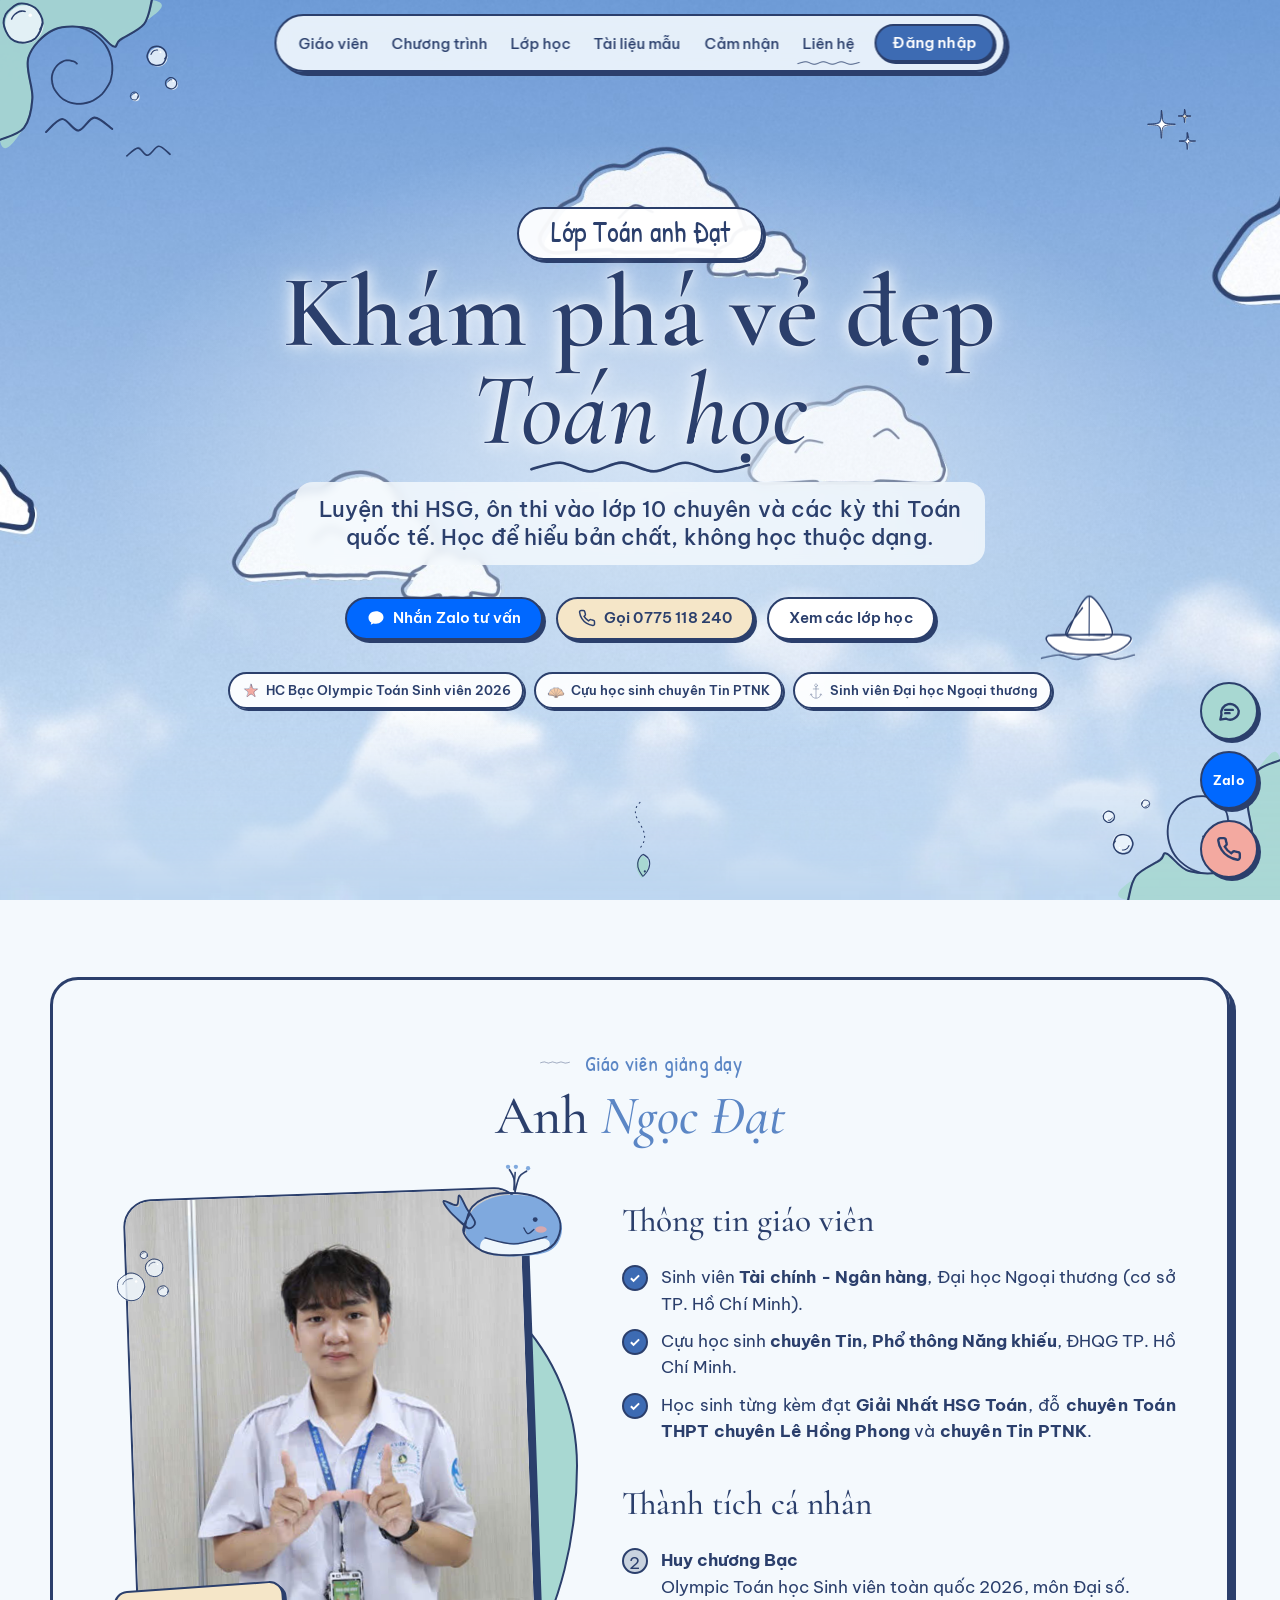
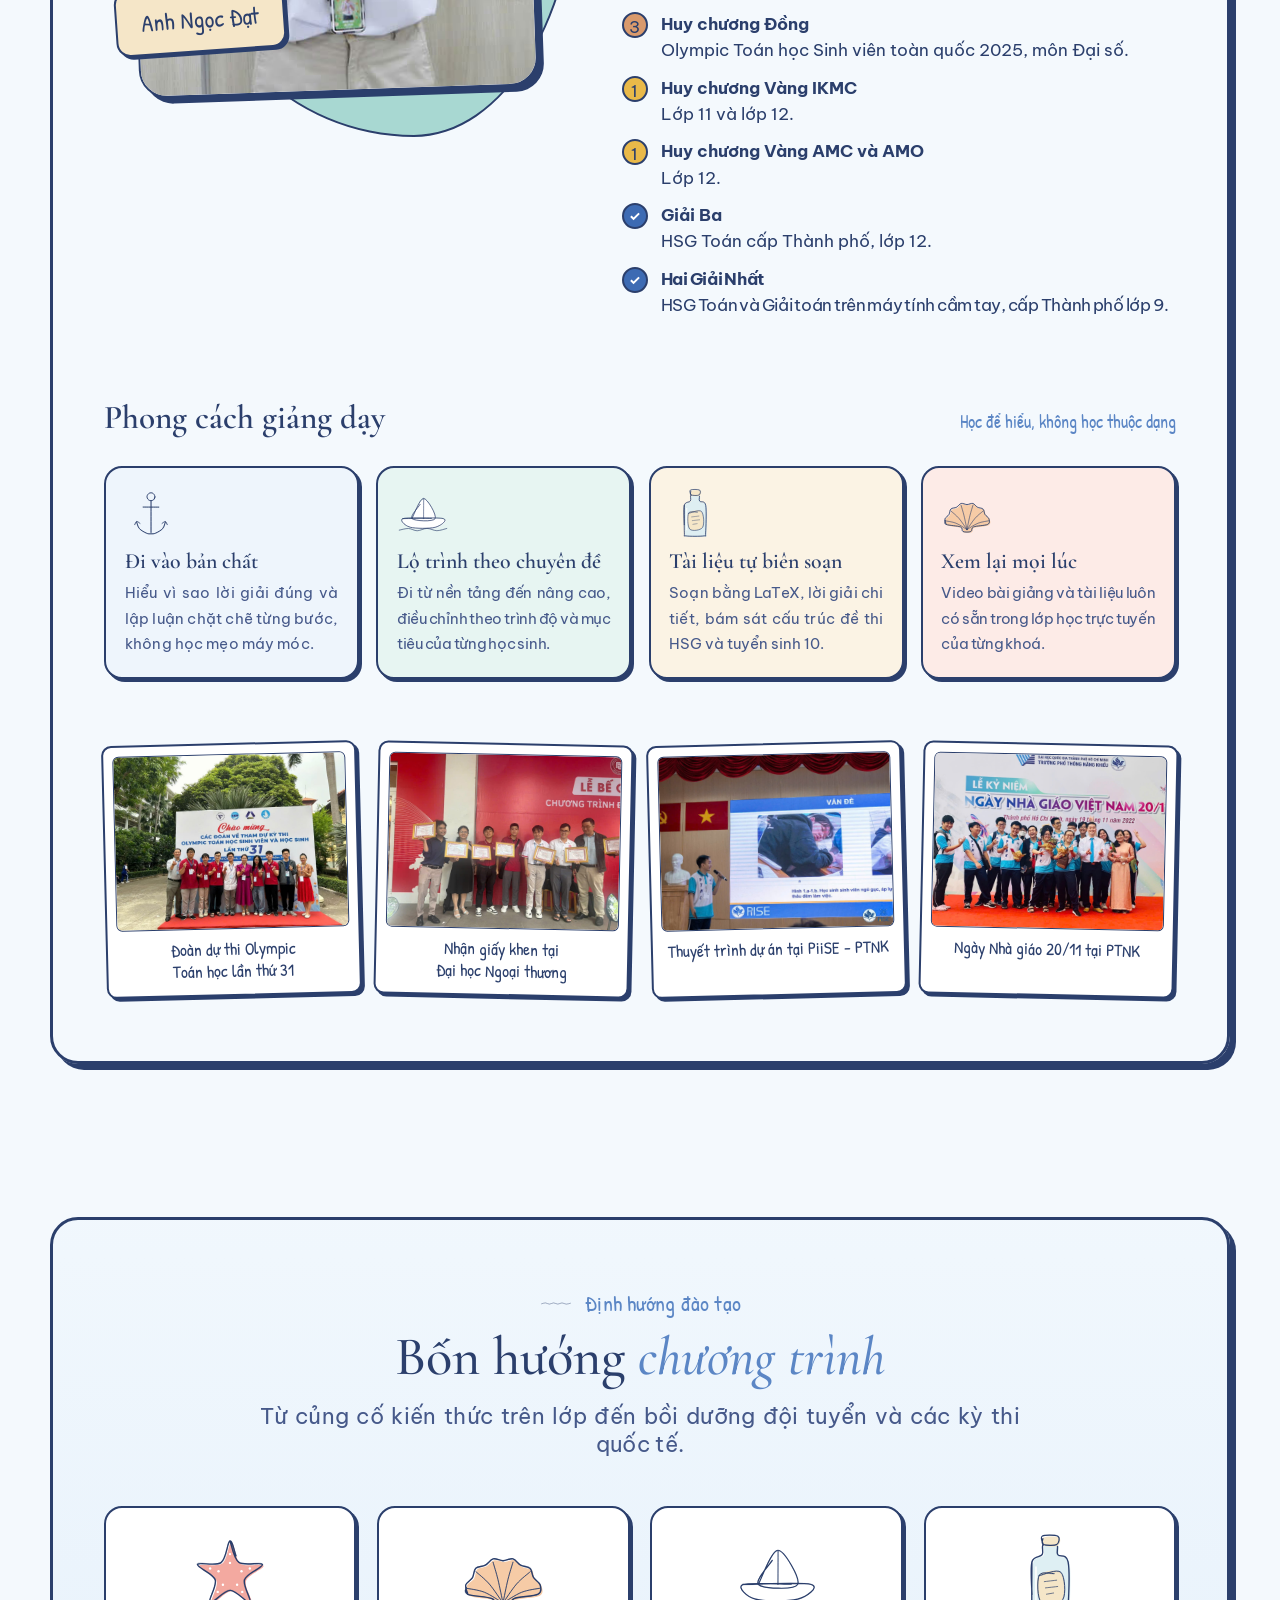
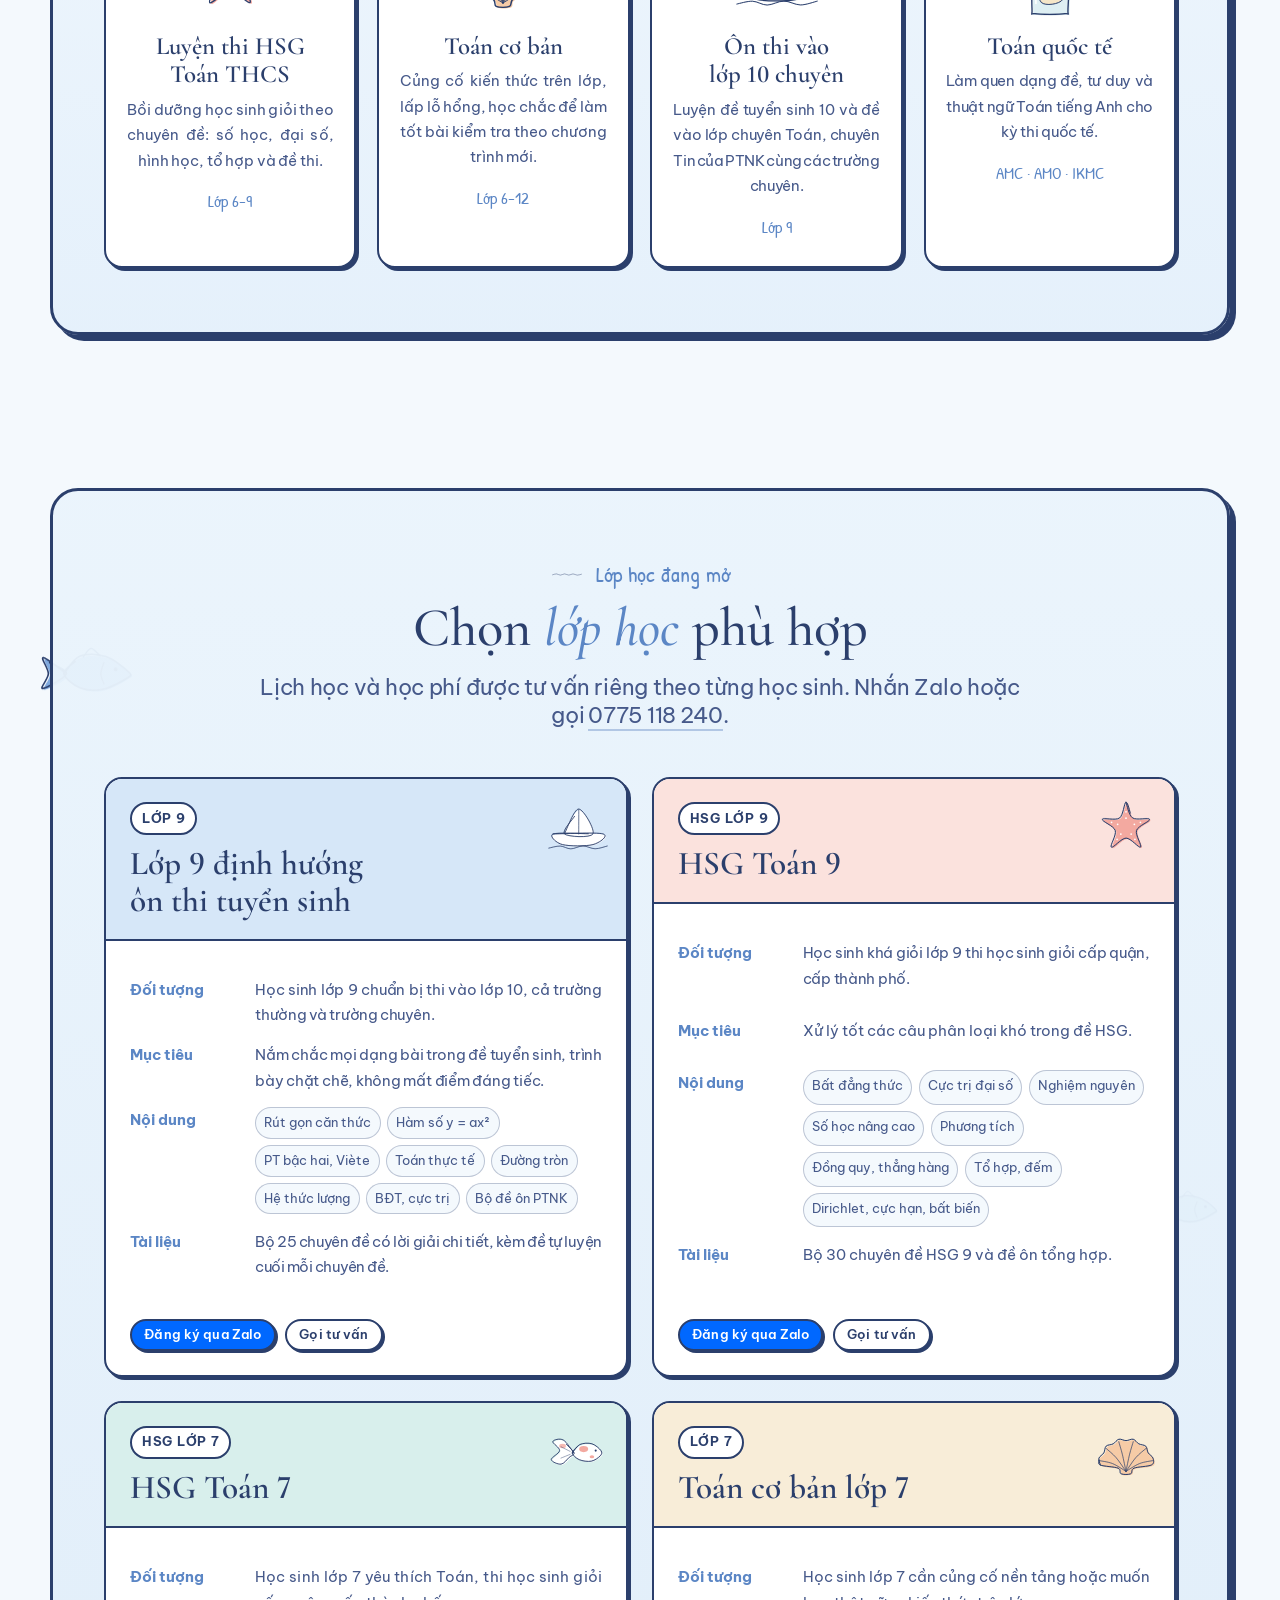
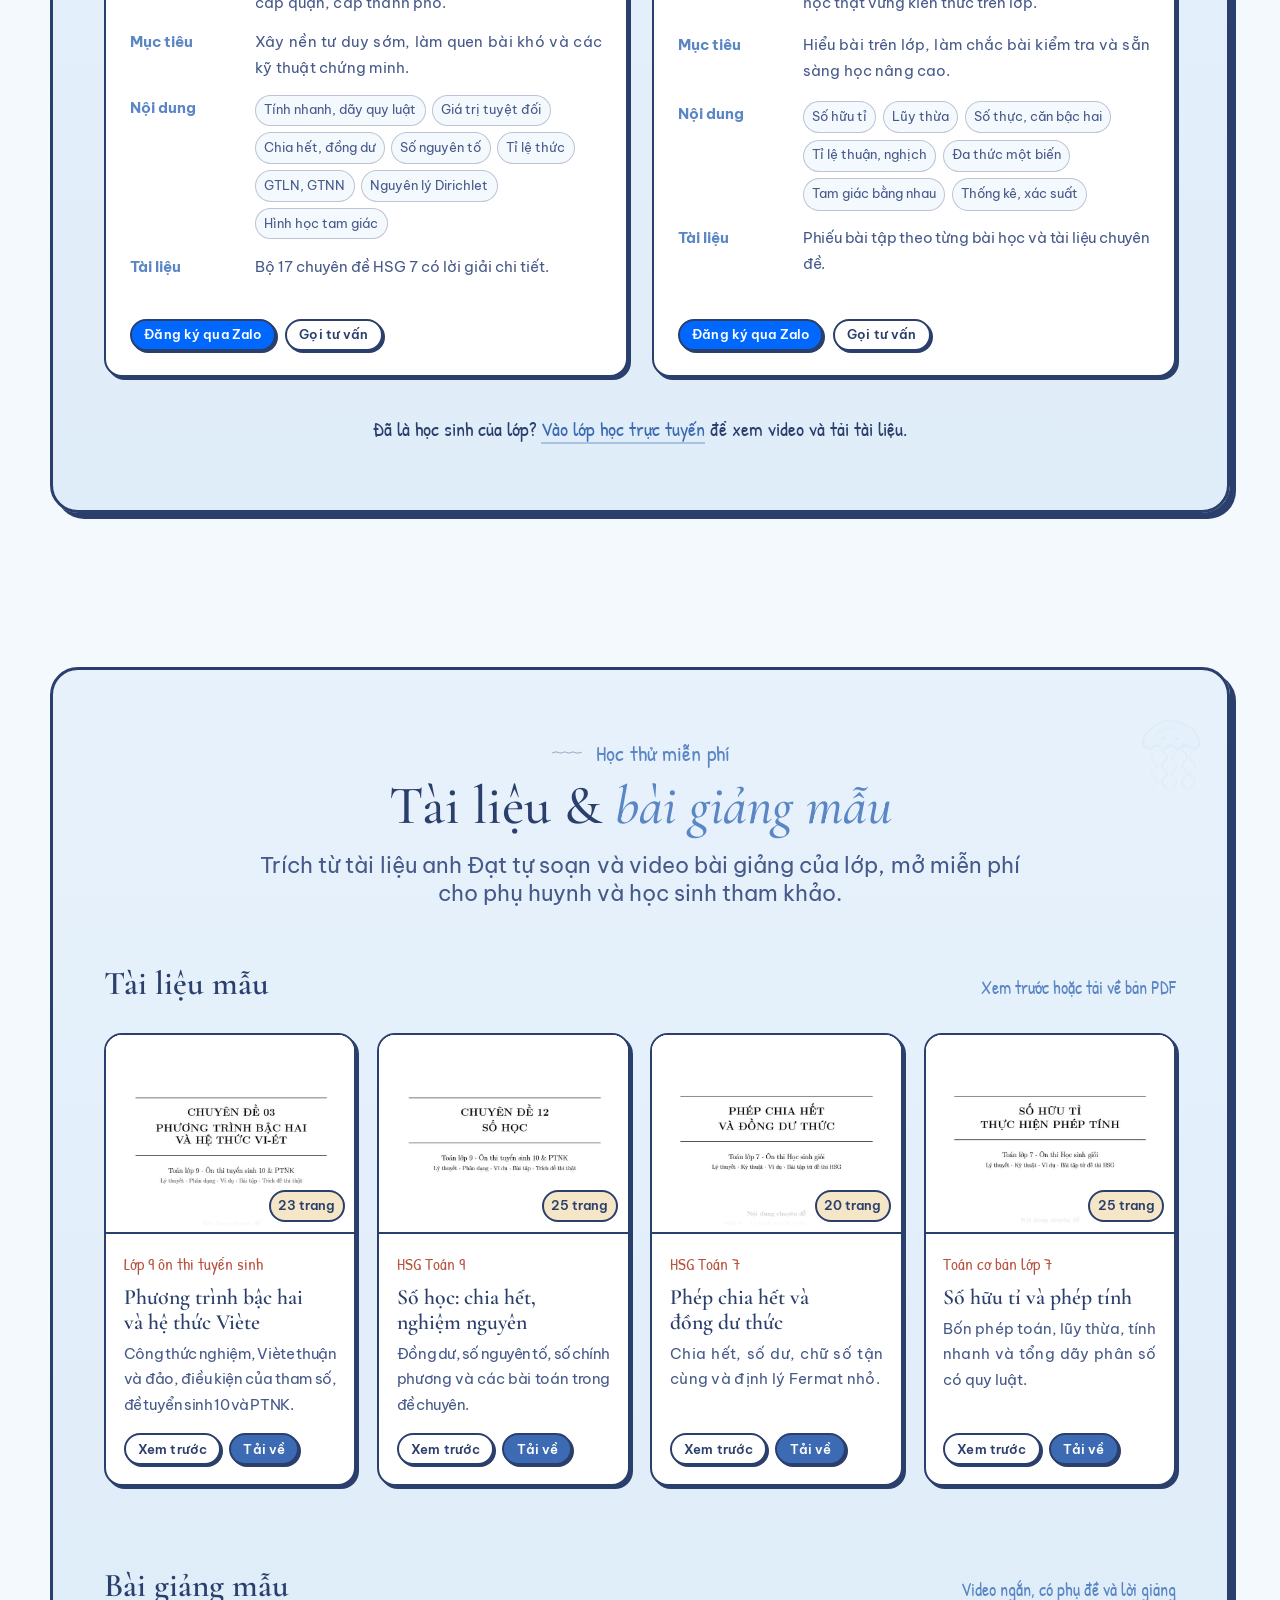
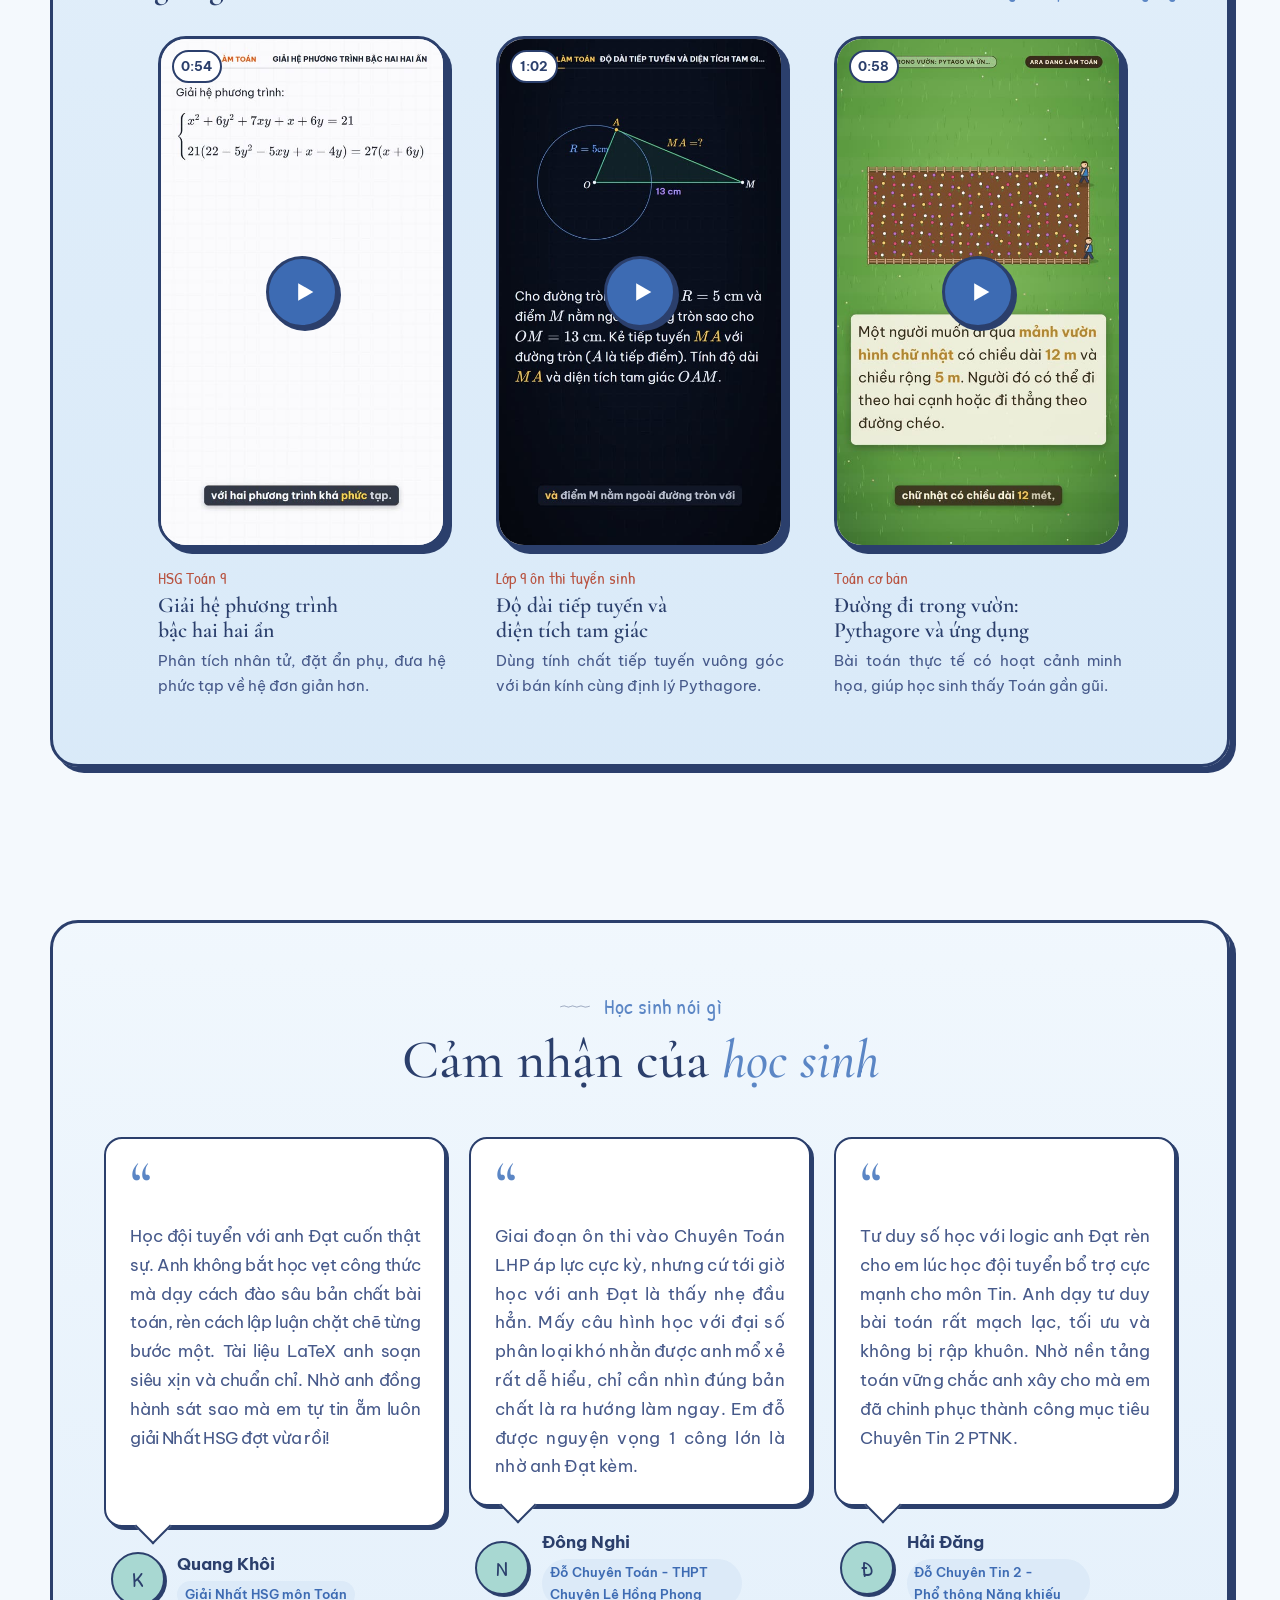
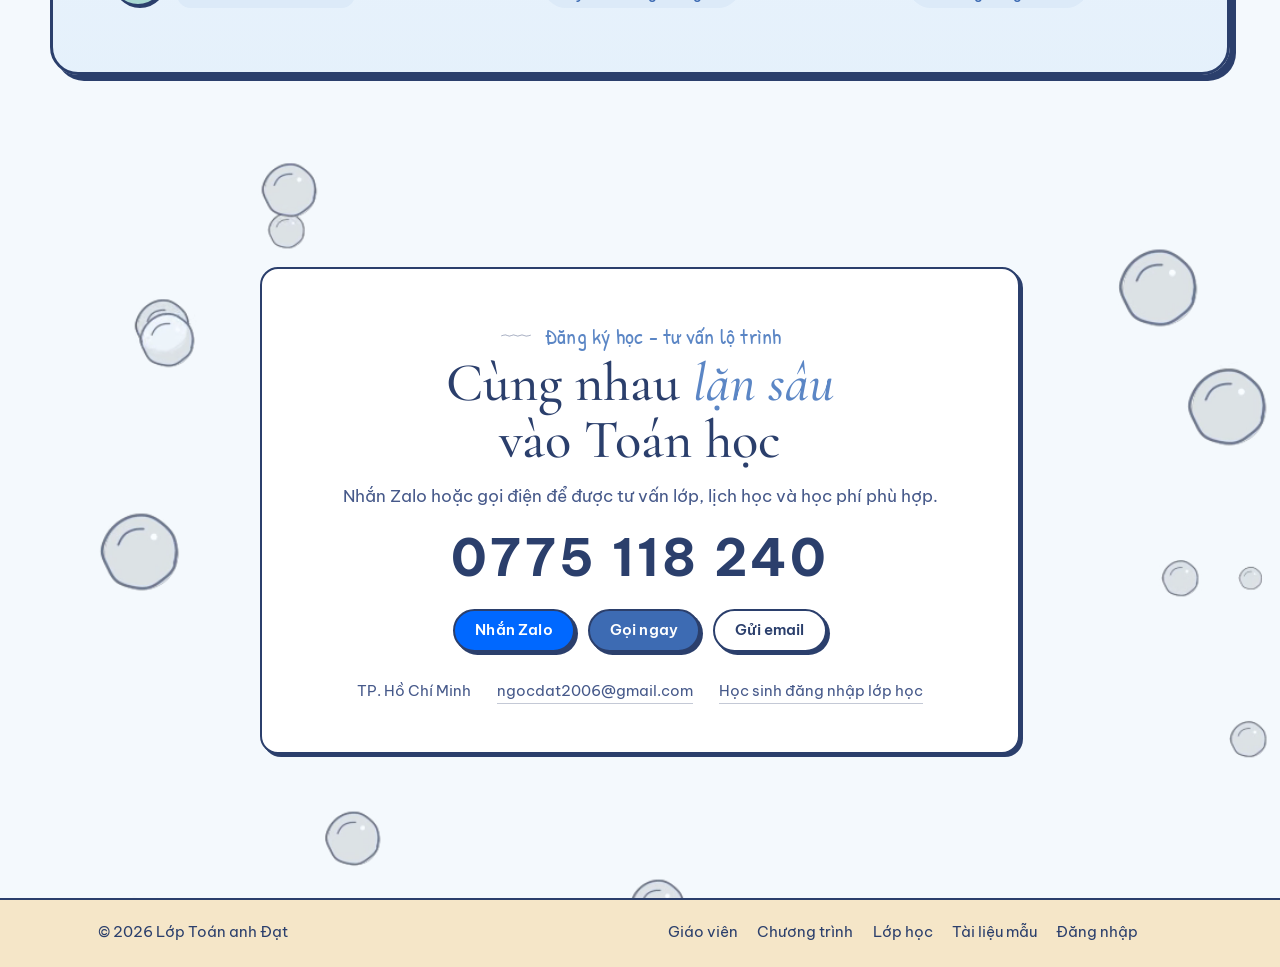
==== commit 4b316351: "feat: justified text on all devices, per-block spacing tuned to keep gaps small Body text, card desc" ====
--- a/index.html
+++ b/index.html
@@ -185,7 +185,7 @@
       <article class="program sketch-card reveal d2">
         <img class="art float" src="assets/ocean/svg/paper-boat.svg" alt="" style="animation-delay:-1.6s" />
         <h3>Ôn thi vào lớp 10 chuyên</h3>
-        <p>Luyện đề tuyển sinh 10 và đề vào lớp chuyên Toán, chuyên Tin của PTNK và các trường chuyên.</p>
+        <p>Luyện đề tuyển sinh 10 và đề vào lớp chuyên Toán, chuyên Tin của PTNK cùng các trường chuyên.</p>
         <span class="tag">Lớp 9</span>
       </article>
       <article class="program sketch-card reveal d3">
@@ -306,7 +306,7 @@
         <div class="doc-body">
           <span class="for">Lớp 9 ôn thi tuyển sinh</span>
           <h4>Phương trình bậc hai và hệ thức Viète</h4>
-          <p>Công thức nghiệm, Viète thuận và đảo, điều kiện tham số, đề tuyển sinh 10 và PTNK.</p>
+          <p>Công thức nghiệm, Viète thuận và đảo, điều kiện của tham số, đề tuyển sinh 10 và PTNK.</p>
           <div class="doc-actions">
             <button class="btn sm" type="button" data-doc="assets/samples/lop9-tuyen-sinh-phuong-trinh-bac-hai-viete.pdf" data-title="Phương trình bậc hai và hệ thức Viète">Xem trước</button>
             <a class="btn primary sm" href="assets/samples/lop9-tuyen-sinh-phuong-trinh-bac-hai-viete.pdf" download>Tải về</a>
@@ -318,7 +318,7 @@
         <div class="doc-body">
           <span class="for">HSG Toán 9</span>
           <h4>Số học: chia hết, nghiệm nguyên</h4>
-          <p>Đồng dư, số nguyên tố, số chính phương và các bài toán đề chuyên.</p>
+          <p>Đồng dư, số nguyên tố, số chính phương và các bài toán trong đề chuyên.</p>
           <div class="doc-actions">
             <button class="btn sm" type="button" data-doc="assets/samples/hsg9-so-hoc.pdf" data-title="Số học: chia hết, nghiệm nguyên">Xem trước</button>
             <a class="btn primary sm" href="assets/samples/hsg9-so-hoc.pdf" download>Tải về</a>
@@ -355,11 +355,11 @@
     <div class="lessons" id="lessons">
       <button class="lesson-card reveal" type="button" data-video="assets/lessons/giai-he-phuong-trinh-bac-hai-hai-an.mp4" data-title="Giải hệ phương trình bậc hai hai ẩn">
         <div class="phone"><img src="assets/lessons/giai-he-phuong-trinh-bac-hai-hai-an.jpg" alt="" loading="lazy" width="540" height="960" /><span class="dur">0:54</span><span class="play"><svg viewBox="0 0 24 24" fill="currentColor"><path d="M7 4.5v15l13-7.5z"/></svg></span></div>
-        <div class="lesson-meta"><span class="for">HSG Toán 9</span><h4>Giải hệ phương trình bậc hai hai ẩn</h4><p>Phân tích nhân tử, đặt ẩn phụ, đưa hệ phức tạp về hệ bậc nhất.</p></div>
+        <div class="lesson-meta"><span class="for">HSG Toán 9</span><h4>Giải hệ phương trình bậc hai hai ẩn</h4><p>Phân tích nhân tử, đặt ẩn phụ, đưa hệ phức tạp về hệ đơn giản hơn.</p></div>
       </button>
       <button class="lesson-card reveal d1" type="button" data-video="assets/lessons/do-dai-tiep-tuyen-va-dien-tich-tam-giac.mp4" data-title="Độ dài tiếp tuyến và diện tích tam giác">
         <div class="phone"><img src="assets/lessons/do-dai-tiep-tuyen-va-dien-tich-tam-giac.jpg" alt="" loading="lazy" width="540" height="960" /><span class="dur">1:02</span><span class="play"><svg viewBox="0 0 24 24" fill="currentColor"><path d="M7 4.5v15l13-7.5z"/></svg></span></div>
-        <div class="lesson-meta"><span class="for">Lớp 9 ôn thi tuyển sinh</span><h4>Độ dài tiếp tuyến và diện tích tam giác</h4><p>Dùng tính chất tiếp tuyến vuông góc với bán kính và định lý Pythagore.</p></div>
+        <div class="lesson-meta"><span class="for">Lớp 9 ôn thi tuyển sinh</span><h4>Độ dài tiếp tuyến và diện tích tam giác</h4><p>Dùng tính chất tiếp tuyến vuông góc với bán kính cùng định lý Pythagore.</p></div>
       </button>
       <button class="lesson-card reveal d2" type="button" data-video="assets/lessons/duong-di-trong-vuon-pytago-va-ung-dung.mp4" data-title="Đường đi trong vườn: Pythagore và ứng dụng">
         <div class="phone"><img src="assets/lessons/duong-di-trong-vuon-pytago-va-ung-dung.jpg" alt="" loading="lazy" width="540" height="960" /><span class="dur">0:58</span><span class="play"><svg viewBox="0 0 24 24" fill="currentColor"><path d="M7 4.5v15l13-7.5z"/></svg></span></div>
@@ -451,6 +451,7 @@
 <script src="assets/js/config.js"></script>
 <script src="assets/js/vi-words.js"></script>
 <script src="assets/js/balance.js"></script>
+<script src="assets/js/justify.js"></script>
 <script src="assets/js/typo.js"></script>
 <script src="assets/js/doc-preview.js"></script>
 <script src="assets/js/landing.js"></script>
--- a/assets/css/base.css
+++ b/assets/css/base.css
@@ -27,7 +27,7 @@
 h1, h2, h3, h4, figcaption { text-wrap: balance; }
 p, li, dd, blockquote { text-wrap: pretty; }
 /* balance.js measures plain greedy wrapping and sets the width itself */
-[data-bal] { text-wrap: wrap; }
+[data-bal], [data-j] { text-wrap: wrap; }
 p, ul { margin: 0; }
 ::selection { background: var(--sky); color: #fff; }
 :where(a, button, input, select, textarea, [tabindex]):focus-visible { outline: 3px solid var(--deep); outline-offset: 3px; border-radius: 6px; }
--- a/assets/css/landing.css
+++ b/assets/css/landing.css
@@ -85,6 +85,10 @@
 /* ---------- 5. Shared section scaffolding ---------- */
 .sec { position: relative; padding-block: clamp(2.5rem, 6vw, 5.5rem); overflow: hidden; }
 /* each section is a sketchbook sheet floating in the water; the sea shows around it */
+/* Body text is flush on both sides. justify.js tunes letter/word spacing per block so the gaps stay small
+   (plain justification stretches them 2-3x in narrow columns). Keep this selector in step with JUSTIFY_SEL in typo.js. */
+.sec p, .sec dd, .sec li > span:not(.tick), .contact-card p, .hero-sub, .lesson-meta p { text-align: justify; text-justify: inter-word; hyphens: manual; }
+.sec-head p, .program p, .contact-card p, .hero-sub, .sec p[style*="text-align:center"] { text-align-last: center; }
 .sec > .wrap {
   position: relative; z-index: 1; /* content always above decorative creatures */
   width: min(var(--maxw), calc(100% - 2 * clamp(.6rem, 3vw, 2.5rem)));
@@ -304,7 +308,6 @@
   .doc-thumb::after { display: none; }
   .doc-thumb .pages { right: .4rem; bottom: .4rem; }
   .doc-body { padding: .9rem 1rem 1rem; min-width: 0; }
-  .doc-body p { display: -webkit-box; -webkit-line-clamp: 4; -webkit-box-orient: vertical; overflow: hidden; }
   .doc-actions { flex-wrap: wrap; }
   .course-row { grid-template-columns: 1fr; gap: .15rem; }
   .hero-badges { display: none; }
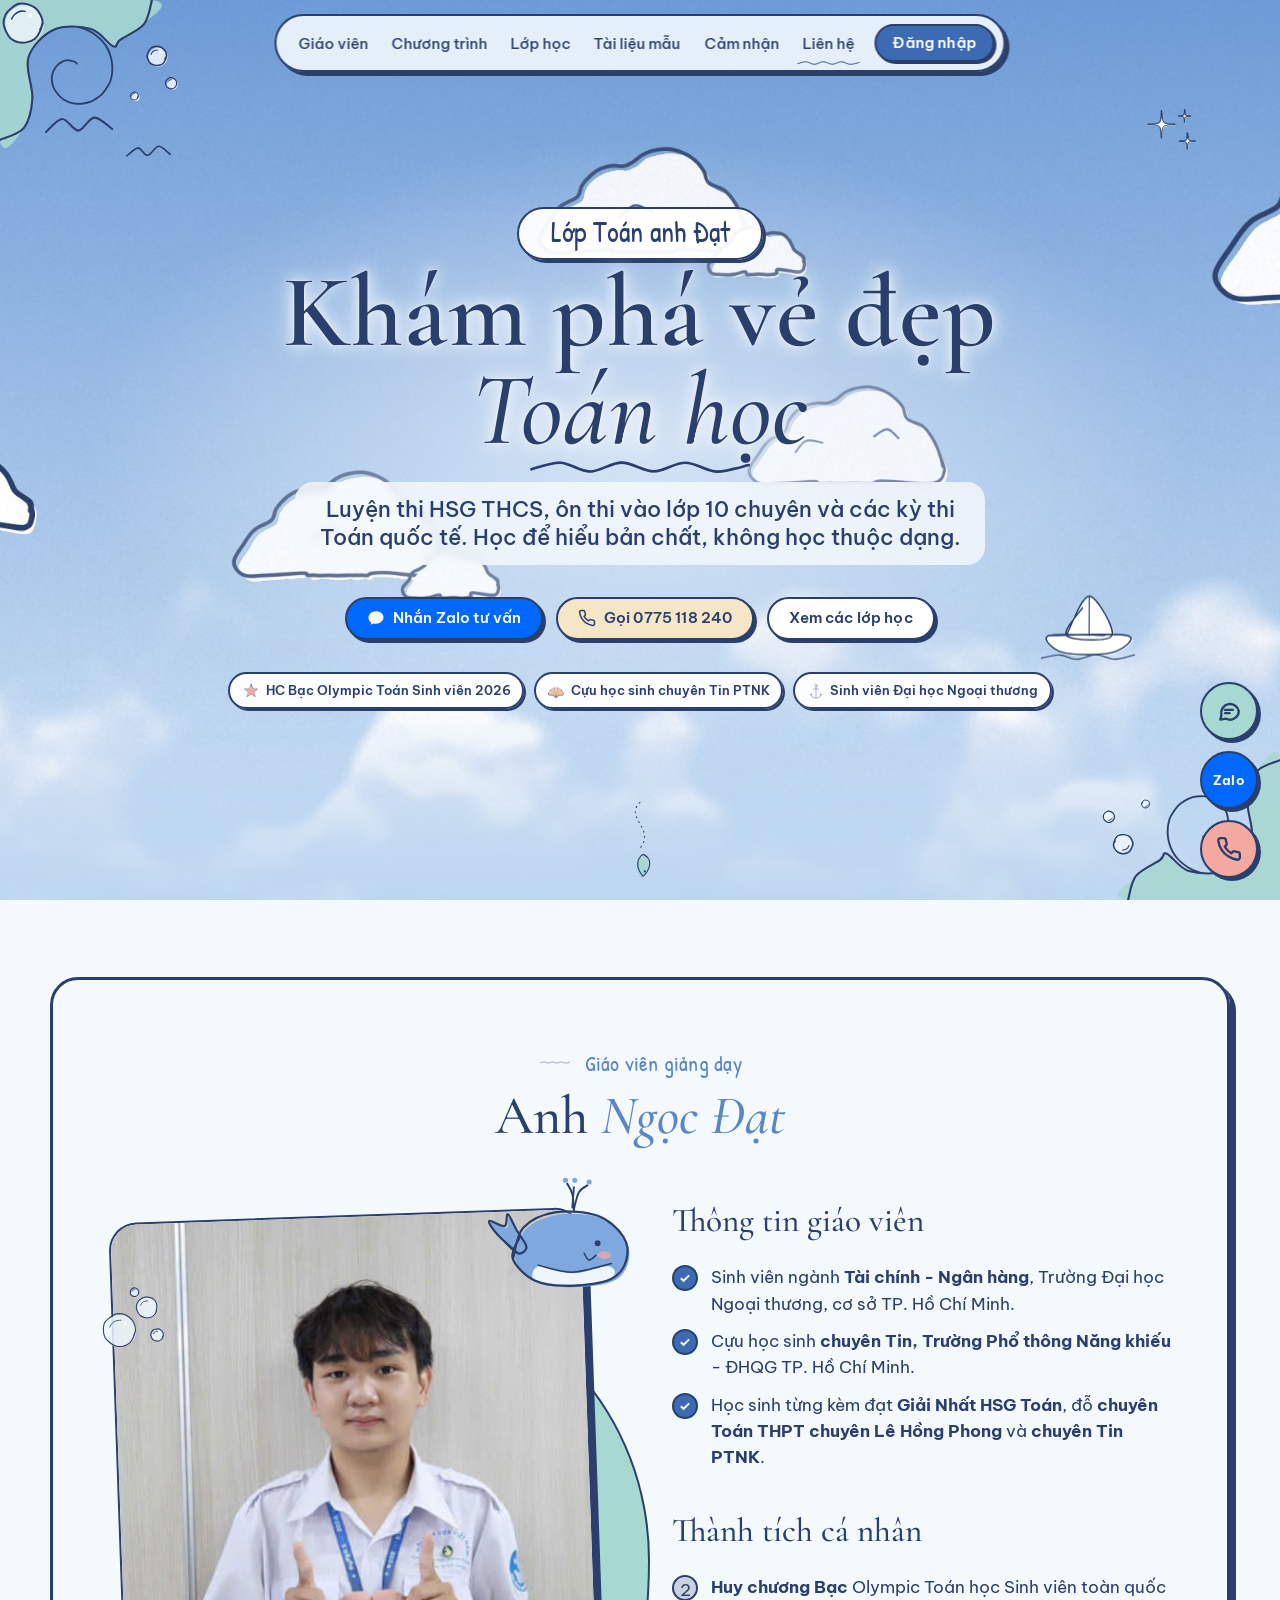
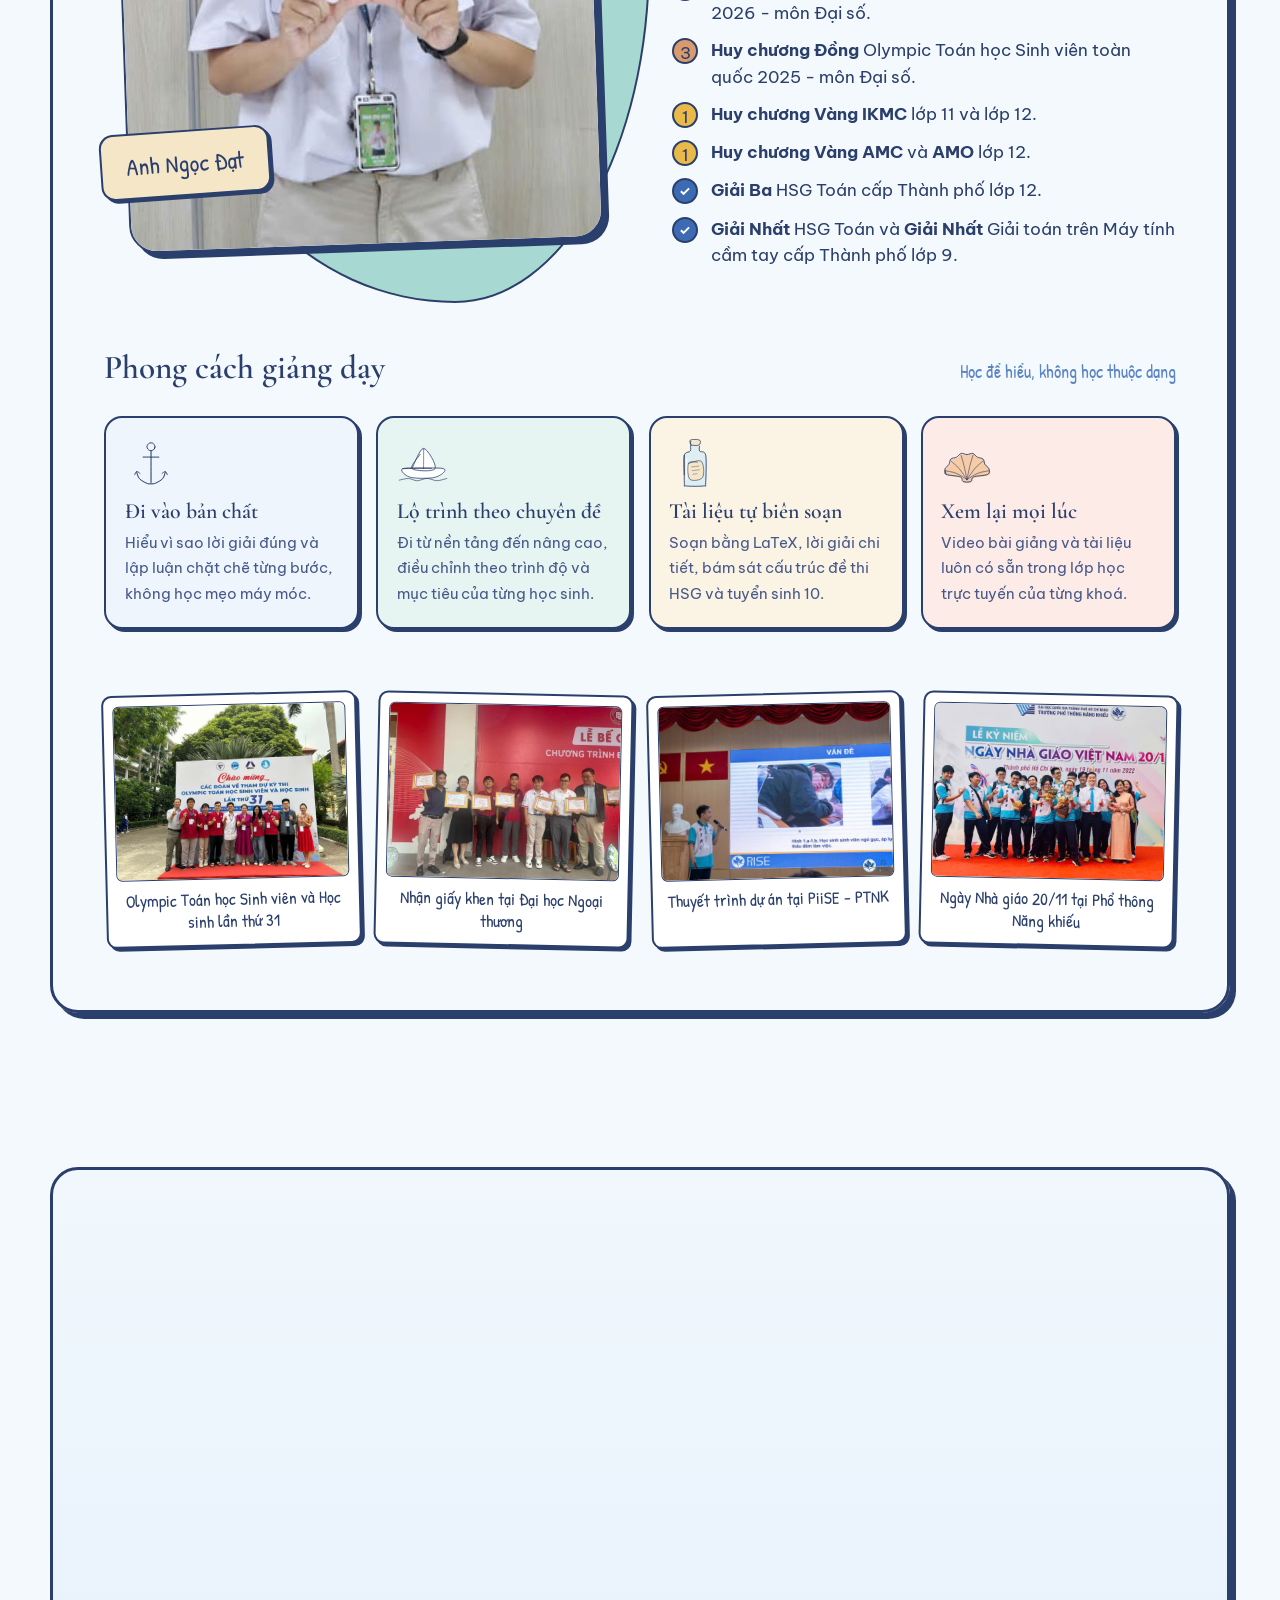
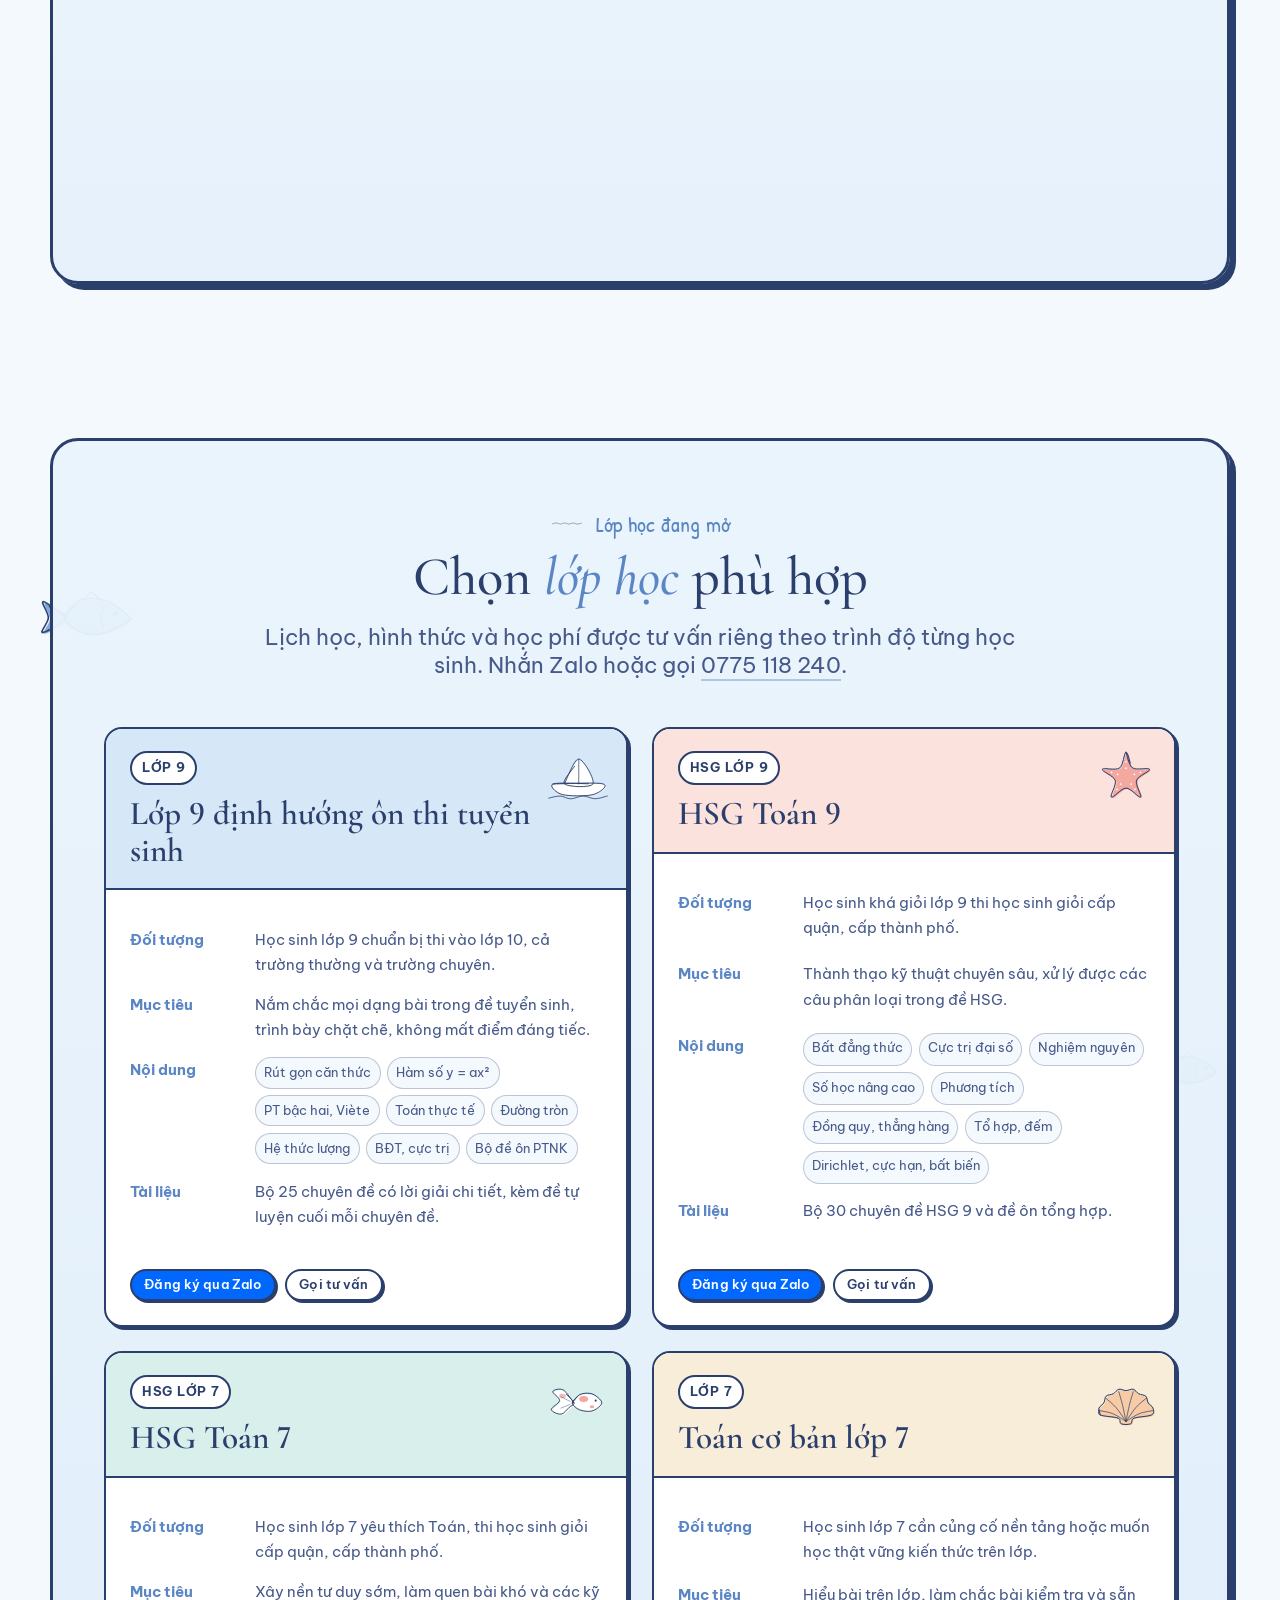
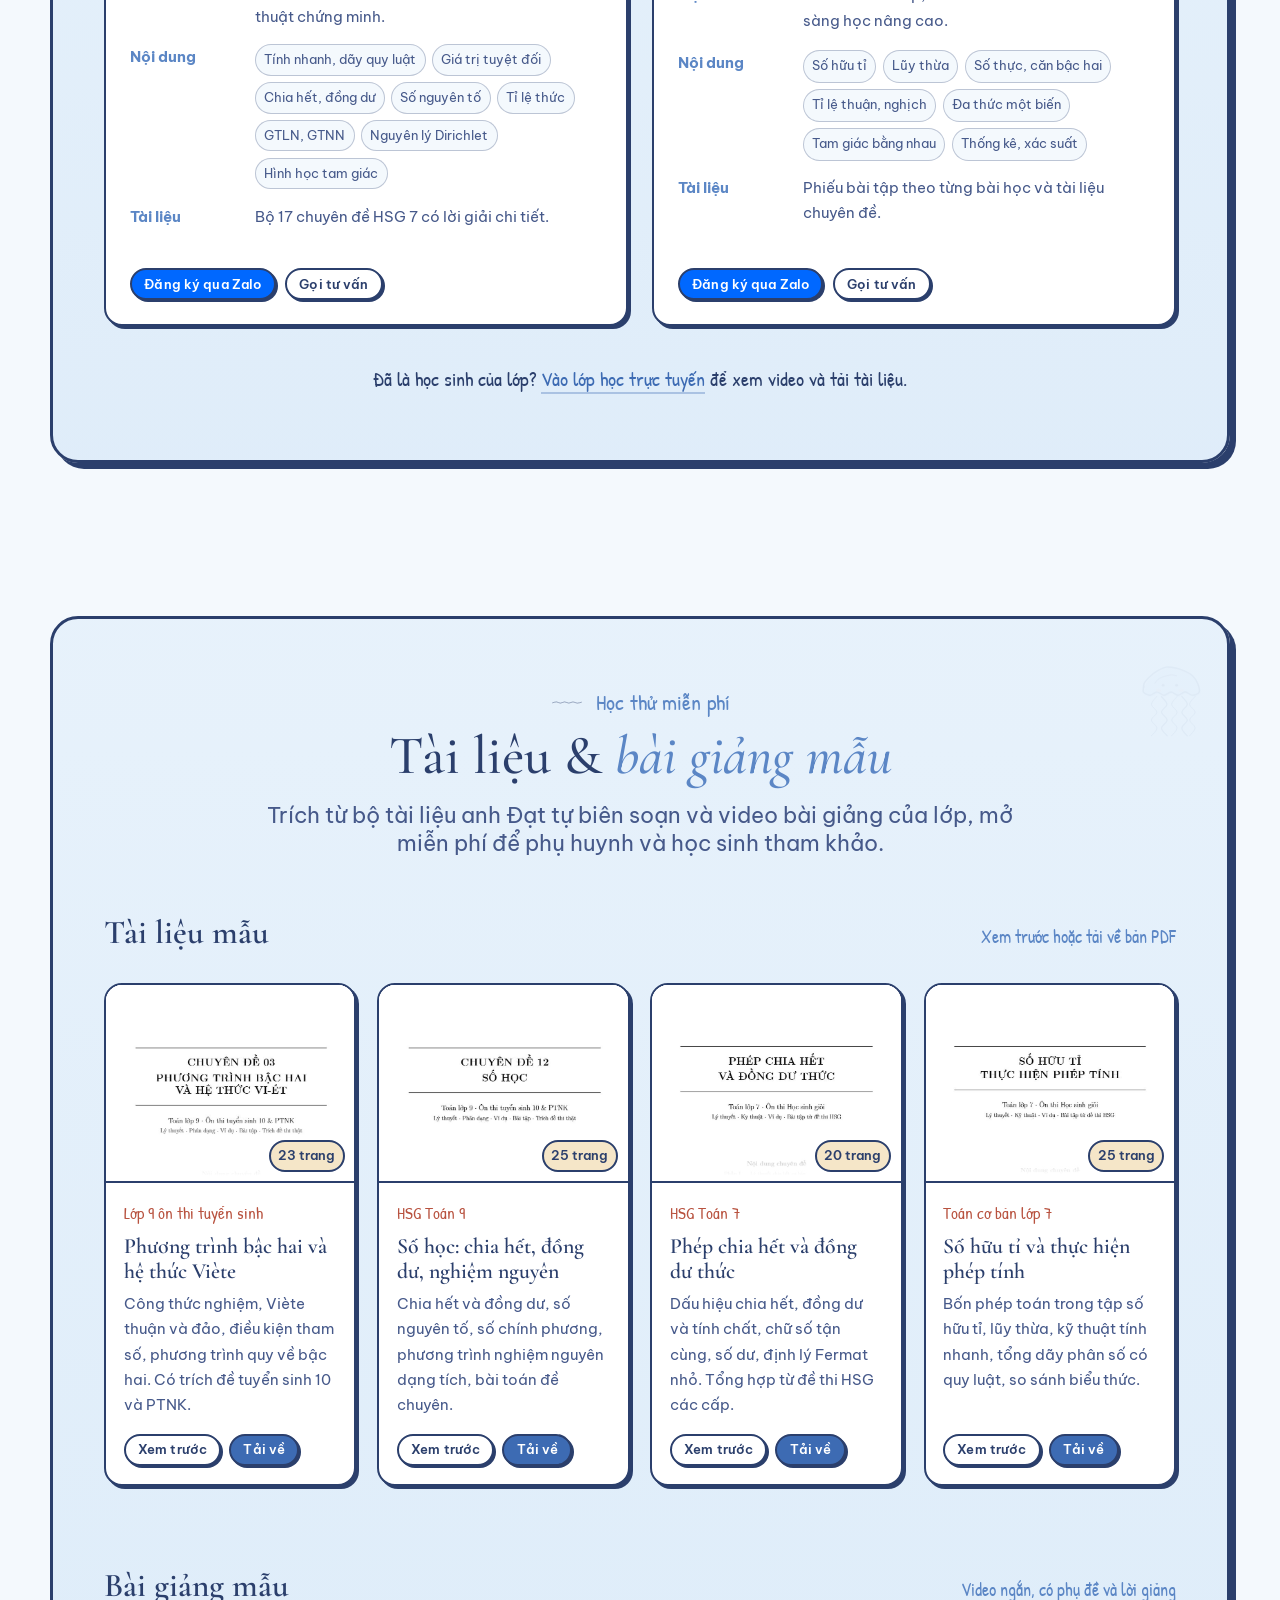
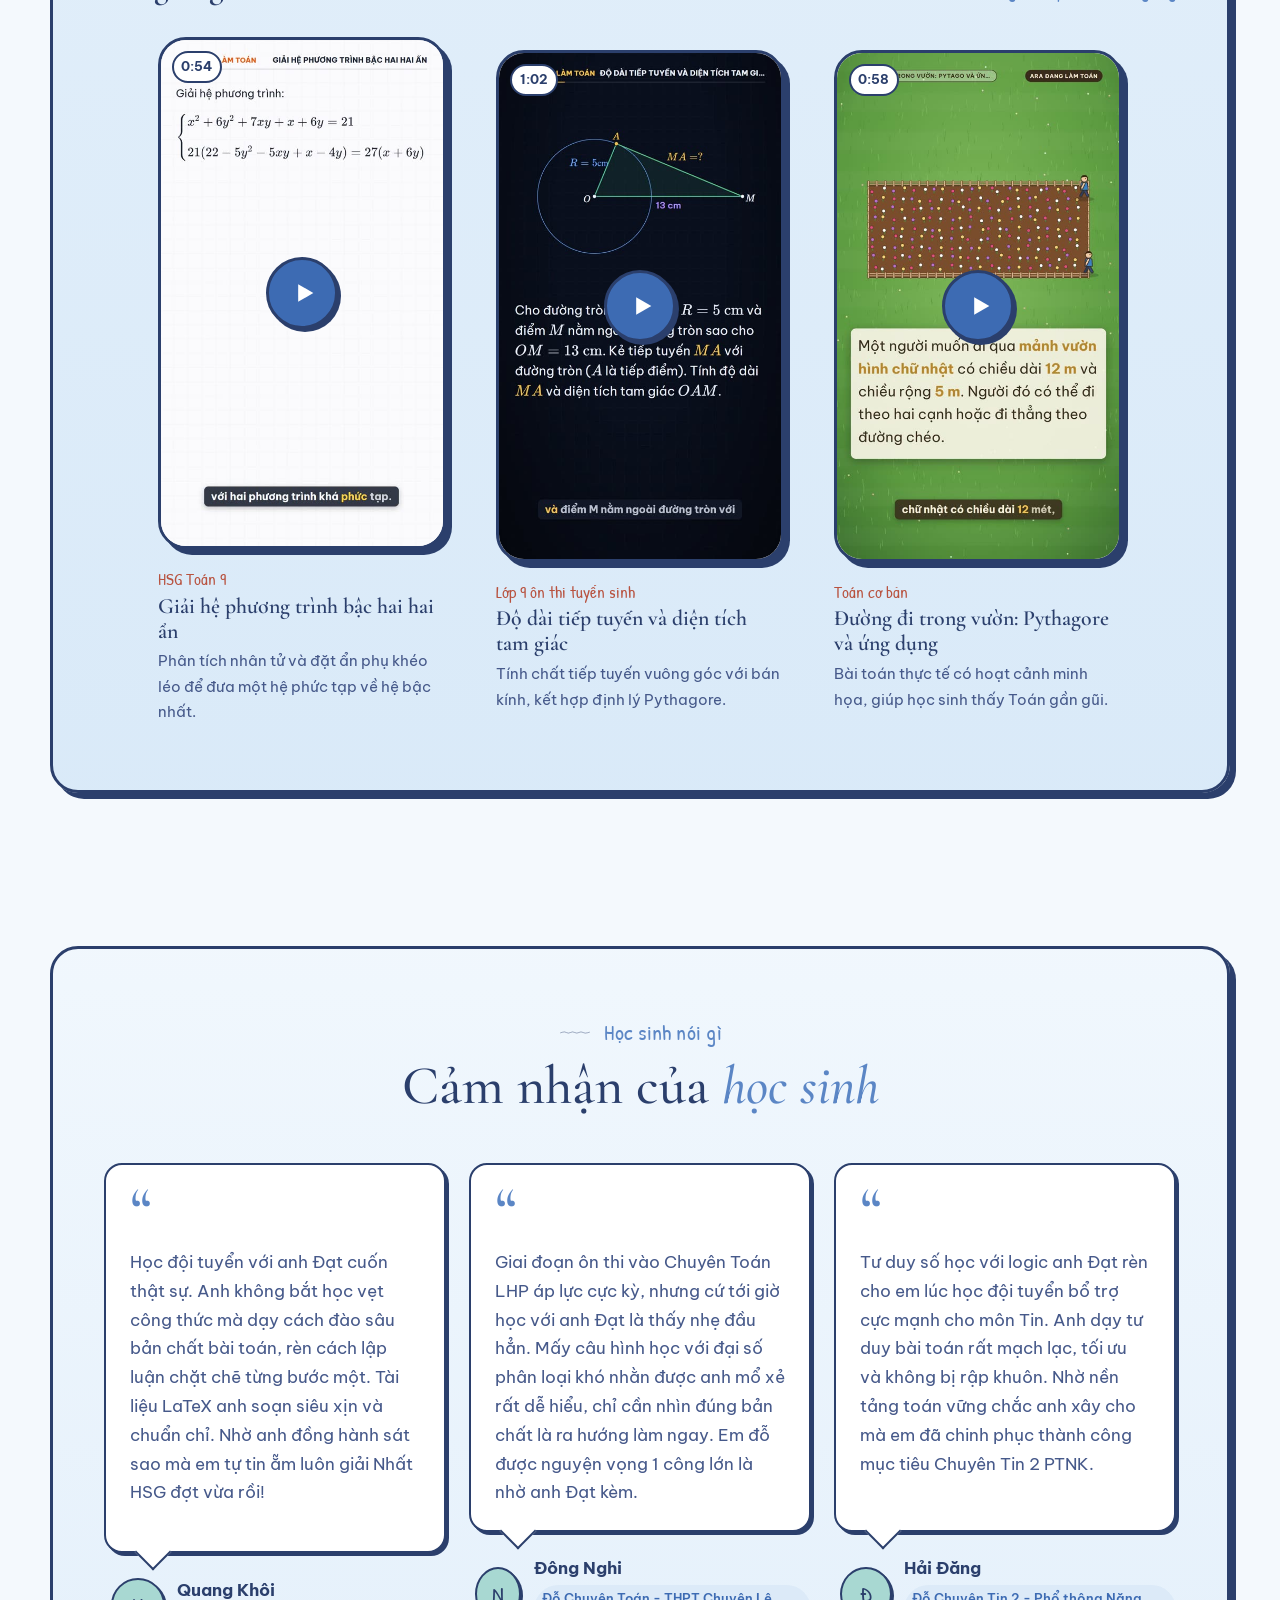
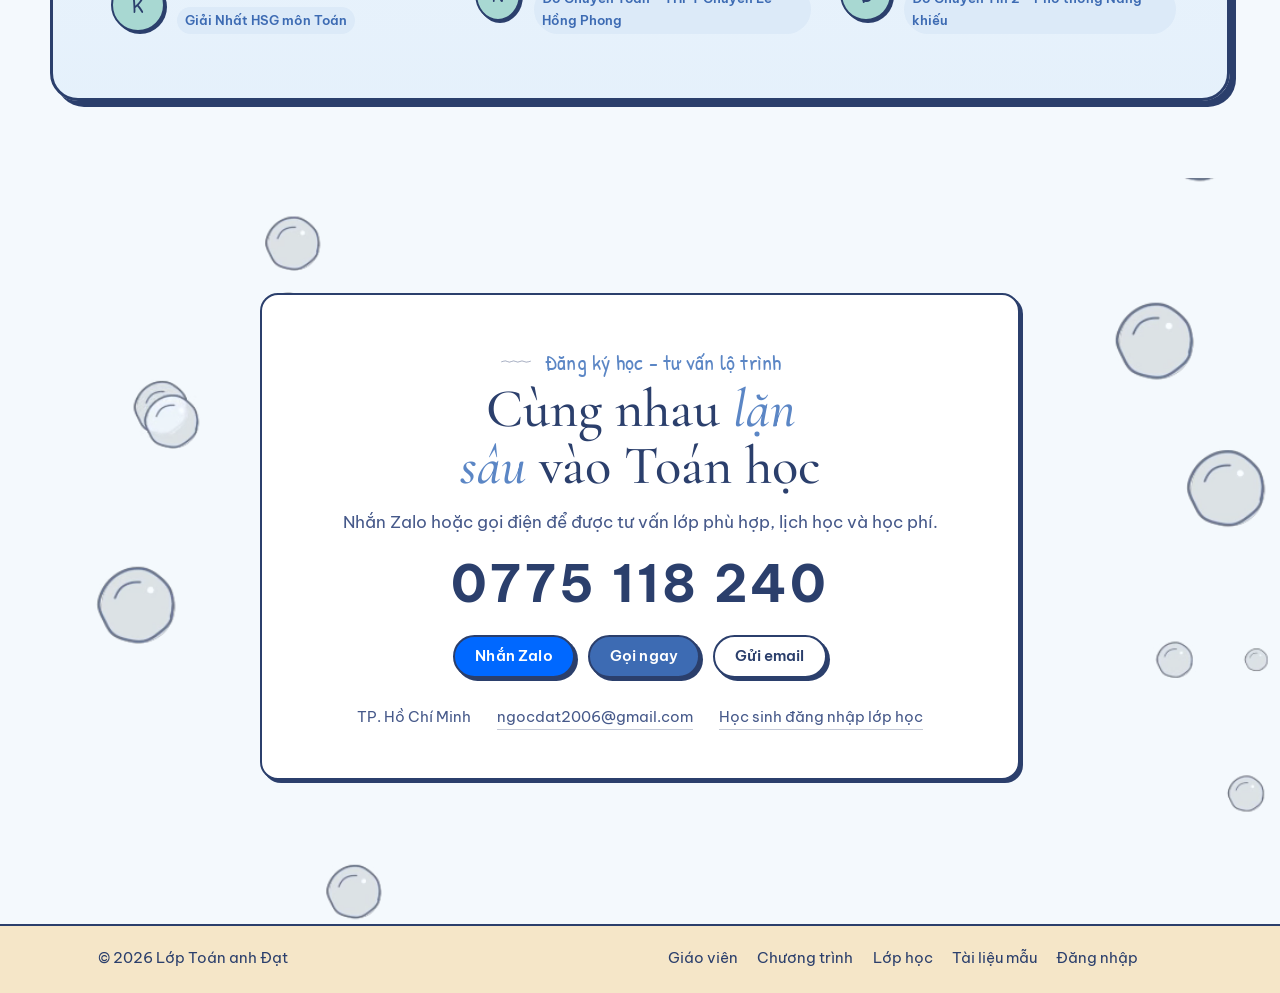
==== commit 699f111a: "revert: back to natural line wrapping and the original wording Removes typo.js, balance.js, justify." ====
--- a/index.html
+++ b/index.html
@@ -66,7 +66,7 @@
   <div class="hero-inner">
     <p class="kicker rise">Lớp Toán anh Đạt</p>
     <h1 class="rise d1">Khám phá vẻ đẹp<br /><em>Toán học</em></h1>
-    <p class="hero-sub rise d2">Luyện thi HSG, ôn thi vào lớp 10 chuyên và các kỳ thi Toán quốc tế. Học để hiểu bản chất, không học thuộc dạng.</p>
+    <p class="hero-sub rise d2">Luyện thi HSG THCS, ôn thi vào lớp 10 chuyên và các kỳ thi Toán quốc tế. Học để hiểu bản chất, không học thuộc dạng.</p>
     <div class="hero-actions rise d3">
       <a class="btn zalo" data-zalo href="https://zalo.me/0775118240" target="_blank" rel="noopener">
         <svg viewBox="0 0 24 24" fill="currentColor"><path d="M12 3C6.5 3 2 6.8 2 11.5c0 2.6 1.4 5 3.7 6.5L5 21l3.6-1.8c1.1.3 2.2.4 3.4.4 5.5 0 10-3.8 10-8.6S17.5 3 12 3z"/></svg>
@@ -108,8 +108,8 @@
         <div class="info-block reveal d1">
           <h3>Thông tin giáo viên</h3>
           <ul class="checks">
-            <li><span class="tick"><svg viewBox="0 0 24 24" fill="none" stroke="currentColor" stroke-width="3.5"><path d="M5 12.5l4.5 4.5L19 7.5"/></svg></span><span>Sinh viên <b>Tài chính - Ngân hàng</b>, Đại học Ngoại thương (cơ sở TP. Hồ Chí Minh).</span></li>
-            <li><span class="tick"><svg viewBox="0 0 24 24" fill="none" stroke="currentColor" stroke-width="3.5"><path d="M5 12.5l4.5 4.5L19 7.5"/></svg></span><span>Cựu học sinh <b>chuyên Tin, Phổ thông Năng khiếu</b>, ĐHQG TP. Hồ Chí Minh.</span></li>
+            <li><span class="tick"><svg viewBox="0 0 24 24" fill="none" stroke="currentColor" stroke-width="3.5"><path d="M5 12.5l4.5 4.5L19 7.5"/></svg></span><span>Sinh viên ngành <b>Tài chính - Ngân hàng</b>, Trường Đại học Ngoại thương, cơ sở TP. Hồ Chí Minh.</span></li>
+            <li><span class="tick"><svg viewBox="0 0 24 24" fill="none" stroke="currentColor" stroke-width="3.5"><path d="M5 12.5l4.5 4.5L19 7.5"/></svg></span><span>Cựu học sinh <b>chuyên Tin, Trường Phổ thông Năng khiếu</b> - ĐHQG TP. Hồ Chí Minh.</span></li>
             <li><span class="tick"><svg viewBox="0 0 24 24" fill="none" stroke="currentColor" stroke-width="3.5"><path d="M5 12.5l4.5 4.5L19 7.5"/></svg></span><span>Học sinh từng kèm đạt <b>Giải Nhất HSG Toán</b>, đỗ <b>chuyên Toán THPT chuyên Lê Hồng Phong</b> và <b>chuyên Tin PTNK</b>.</span></li>
           </ul>
         </div>
@@ -117,12 +117,12 @@
         <div class="info-block reveal d2">
           <h3>Thành tích cá nhân</h3>
           <ul class="checks">
-            <li><span class="tick medal-silver">2</span><span><b class="t">Huy chương Bạc</b>Olympic Toán học Sinh viên toàn quốc 2026, môn Đại số.</span></li>
-            <li><span class="tick medal-bronze">3</span><span><b class="t">Huy chương Đồng</b>Olympic Toán học Sinh viên toàn quốc 2025, môn Đại số.</span></li>
-            <li><span class="tick medal-gold">1</span><span><b class="t">Huy chương Vàng IKMC</b>Lớp 11 và lớp 12.</span></li>
-            <li><span class="tick medal-gold">1</span><span><b class="t">Huy chương Vàng AMC và AMO</b>Lớp 12.</span></li>
-            <li><span class="tick"><svg viewBox="0 0 24 24" fill="none" stroke="currentColor" stroke-width="3.5"><path d="M5 12.5l4.5 4.5L19 7.5"/></svg></span><span><b class="t">Giải Ba</b>HSG Toán cấp Thành phố, lớp 12.</span></li>
-            <li><span class="tick"><svg viewBox="0 0 24 24" fill="none" stroke="currentColor" stroke-width="3.5"><path d="M5 12.5l4.5 4.5L19 7.5"/></svg></span><span><b class="t">Hai Giải Nhất</b>HSG Toán và Giải toán trên máy tính cầm tay, cấp Thành phố lớp 9.</span></li>
+            <li><span class="tick medal-silver">2</span><span><b>Huy chương Bạc</b> Olympic Toán học Sinh viên toàn quốc 2026 - môn Đại số.</span></li>
+            <li><span class="tick medal-bronze">3</span><span><b>Huy chương Đồng</b> Olympic Toán học Sinh viên toàn quốc 2025 - môn Đại số.</span></li>
+            <li><span class="tick medal-gold">1</span><span><b>Huy chương Vàng IKMC</b> lớp 11 và lớp 12.</span></li>
+            <li><span class="tick medal-gold">1</span><span><b>Huy chương Vàng AMC</b> và <b>AMO</b> lớp 12.</span></li>
+            <li><span class="tick"><svg viewBox="0 0 24 24" fill="none" stroke="currentColor" stroke-width="3.5"><path d="M5 12.5l4.5 4.5L19 7.5"/></svg></span><span><b>Giải Ba</b> HSG Toán cấp Thành phố lớp 12.</span></li>
+            <li><span class="tick"><svg viewBox="0 0 24 24" fill="none" stroke="currentColor" stroke-width="3.5"><path d="M5 12.5l4.5 4.5L19 7.5"/></svg></span><span><b>Giải Nhất</b> HSG Toán và <b>Giải Nhất</b> Giải toán trên Máy tính cầm tay cấp Thành phố lớp 9.</span></li>
           </ul>
         </div>
       </div>
@@ -153,10 +153,10 @@
     </div>
 
     <div class="journey">
-      <figure class="reveal"><img src="assets/img/hanh-trinh-olympic-31.jpg" alt="Đoàn tham dự kỳ thi Olympic Toán học Sinh viên và Học sinh lần thứ 31" loading="lazy" width="1200" height="900" /><figcaption>Đoàn dự thi Olympic Toán học lần thứ 31</figcaption></figure>
+      <figure class="reveal"><img src="assets/img/hanh-trinh-olympic-31.jpg" alt="Đoàn tham dự kỳ thi Olympic Toán học Sinh viên và Học sinh lần thứ 31" loading="lazy" width="1200" height="900" /><figcaption>Olympic Toán học Sinh viên và Học sinh lần thứ 31</figcaption></figure>
       <figure class="reveal d1"><img src="assets/img/hanh-trinh-ftu.jpg" alt="Nhận giấy khen tại Trường Đại học Ngoại thương" loading="lazy" width="1200" height="900" /><figcaption>Nhận giấy khen tại Đại học Ngoại thương</figcaption></figure>
       <figure class="reveal d2"><img src="assets/img/hanh-trinh-piise-ptnk.jpg" alt="Thuyết trình dự án tại PiiSE, Trường Phổ thông Năng khiếu" loading="lazy" width="1200" height="800" /><figcaption>Thuyết trình dự án tại PiiSE - PTNK</figcaption></figure>
-      <figure class="reveal d3"><img src="assets/img/hanh-trinh-ptnk-20-11.jpg" alt="Lễ kỷ niệm Ngày Nhà giáo Việt Nam 20/11 tại Trường Phổ thông Năng khiếu" loading="lazy" width="1200" height="900" /><figcaption>Ngày Nhà giáo 20/11 tại PTNK</figcaption></figure>
+      <figure class="reveal d3"><img src="assets/img/hanh-trinh-ptnk-20-11.jpg" alt="Lễ kỷ niệm Ngày Nhà giáo Việt Nam 20/11 tại Trường Phổ thông Năng khiếu" loading="lazy" width="1200" height="900" /><figcaption>Ngày Nhà giáo 20/11 tại Phổ thông Năng khiếu</figcaption></figure>
     </div>
   </div>
 </section>
@@ -173,7 +173,7 @@
       <article class="program sketch-card reveal">
         <img class="art float" src="assets/ocean/svg/starfish.svg" alt="" />
         <h3>Luyện thi HSG Toán THCS</h3>
-        <p>Bồi dưỡng học sinh giỏi theo chuyên đề: số học, đại số, hình học, tổ hợp và đề thi.</p>
+        <p>Bồi dưỡng học sinh giỏi theo chuyên đề: số học, đại số, hình học, tổ hợp và đề thi các cấp.</p>
         <span class="tag">Lớp 6-9</span>
       </article>
       <article class="program sketch-card reveal d1">
@@ -185,13 +185,13 @@
       <article class="program sketch-card reveal d2">
         <img class="art float" src="assets/ocean/svg/paper-boat.svg" alt="" style="animation-delay:-1.6s" />
         <h3>Ôn thi vào lớp 10 chuyên</h3>
-        <p>Luyện đề tuyển sinh 10 và đề vào lớp chuyên Toán, chuyên Tin của PTNK cùng các trường chuyên.</p>
+        <p>Luyện đề tuyển sinh 10 và đề vào lớp chuyên Toán, chuyên Tin của PTNK và các trường chuyên.</p>
         <span class="tag">Lớp 9</span>
       </article>
       <article class="program sketch-card reveal d3">
         <img class="art float" src="assets/ocean/svg/message-bottle.svg" alt="" style="animation-delay:-2.2s" />
         <h3>Toán quốc tế</h3>
-        <p>Làm quen dạng đề, tư duy và thuật ngữ Toán tiếng Anh cho kỳ thi quốc tế.</p>
+        <p>Làm quen dạng đề, cách tư duy và thuật ngữ Toán tiếng Anh cho các kỳ thi quốc tế.</p>
         <span class="tag">AMC · AMO · IKMC</span>
       </article>
     </div>
@@ -206,7 +206,7 @@
     <div class="sec-head">
       <span class="eyebrow reveal">Lớp học đang mở</span>
       <h2 class="reveal d1">Chọn <em>lớp học</em> phù hợp</h2>
-      <p class="lede reveal d2">Lịch học và học phí được tư vấn riêng theo từng học sinh. Nhắn Zalo hoặc gọi <a href="tel:0775118240" data-call style="border-bottom:2px solid var(--accent-line)">0775 118 240</a>.</p>
+      <p class="lede reveal d2">Lịch học, hình thức và học phí được tư vấn riêng theo trình độ từng học sinh. Nhắn Zalo hoặc gọi <a href="tel:0775118240" data-call style="border-bottom:2px solid var(--accent-line)">0775 118 240</a>.</p>
     </div>
 
     <div class="courses">
@@ -236,7 +236,7 @@
         </div>
         <dl class="course-body">
           <div class="course-row"><dt>Đối tượng</dt><dd>Học sinh khá giỏi lớp 9 thi học sinh giỏi cấp quận, cấp thành phố.</dd></div>
-          <div class="course-row"><dt>Mục tiêu</dt><dd>Xử lý tốt các câu phân loại khó trong đề HSG.</dd></div>
+          <div class="course-row"><dt>Mục tiêu</dt><dd>Thành thạo kỹ thuật chuyên sâu, xử lý được các câu phân loại trong đề HSG.</dd></div>
           <div class="course-row"><dt>Nội dung</dt><dd class="topics"><span>Bất đẳng thức</span><span>Cực trị đại số</span><span>Nghiệm nguyên</span><span>Số học nâng cao</span><span>Phương tích</span><span>Đồng quy, thẳng hàng</span><span>Tổ hợp, đếm</span><span>Dirichlet, cực hạn, bất biến</span></dd></div>
           <div class="course-row"><dt>Tài liệu</dt><dd>Bộ 30 chuyên đề HSG 9 và đề ôn tổng hợp.</dd></div>
         </dl>
@@ -296,7 +296,7 @@
     <div class="sec-head">
       <span class="eyebrow reveal">Học thử miễn phí</span>
       <h2 class="reveal d1">Tài liệu &amp; <em>bài giảng mẫu</em></h2>
-      <p class="lede reveal d2">Trích từ tài liệu anh Đạt tự soạn và video bài giảng của lớp, mở miễn phí cho phụ huynh và học sinh tham khảo.</p>
+      <p class="lede reveal d2">Trích từ bộ tài liệu anh Đạt tự biên soạn và video bài giảng của lớp, mở miễn phí để phụ huynh và học sinh tham khảo.</p>
     </div>
 
     <div class="sub-title reveal"><h3>Tài liệu mẫu</h3><span class="hand">Xem trước hoặc tải về bản PDF</span></div>
@@ -306,7 +306,7 @@
         <div class="doc-body">
           <span class="for">Lớp 9 ôn thi tuyển sinh</span>
           <h4>Phương trình bậc hai và hệ thức Viète</h4>
-          <p>Công thức nghiệm, Viète thuận và đảo, điều kiện của tham số, đề tuyển sinh 10 và PTNK.</p>
+          <p>Công thức nghiệm, Viète thuận và đảo, điều kiện tham số, phương trình quy về bậc hai. Có trích đề tuyển sinh 10 và PTNK.</p>
           <div class="doc-actions">
             <button class="btn sm" type="button" data-doc="assets/samples/lop9-tuyen-sinh-phuong-trinh-bac-hai-viete.pdf" data-title="Phương trình bậc hai và hệ thức Viète">Xem trước</button>
             <a class="btn primary sm" href="assets/samples/lop9-tuyen-sinh-phuong-trinh-bac-hai-viete.pdf" download>Tải về</a>
@@ -317,10 +317,10 @@
         <div class="doc-thumb"><img src="assets/samples/thumbs/hsg9-so-hoc.jpg" alt="Trang bìa tài liệu Số học" loading="lazy" width="720" height="1018" /><span class="pages">25 trang</span></div>
         <div class="doc-body">
           <span class="for">HSG Toán 9</span>
-          <h4>Số học: chia hết, nghiệm nguyên</h4>
-          <p>Đồng dư, số nguyên tố, số chính phương và các bài toán trong đề chuyên.</p>
+          <h4>Số học: chia hết, đồng dư, nghiệm nguyên</h4>
+          <p>Chia hết và đồng dư, số nguyên tố, số chính phương, phương trình nghiệm nguyên dạng tích, bài toán đề chuyên.</p>
           <div class="doc-actions">
-            <button class="btn sm" type="button" data-doc="assets/samples/hsg9-so-hoc.pdf" data-title="Số học: chia hết, nghiệm nguyên">Xem trước</button>
+            <button class="btn sm" type="button" data-doc="assets/samples/hsg9-so-hoc.pdf" data-title="Số học: chia hết, đồng dư, nghiệm nguyên">Xem trước</button>
             <a class="btn primary sm" href="assets/samples/hsg9-so-hoc.pdf" download>Tải về</a>
           </div>
         </div>
@@ -330,7 +330,7 @@
         <div class="doc-body">
           <span class="for">HSG Toán 7</span>
           <h4>Phép chia hết và đồng dư thức</h4>
-          <p>Chia hết, số dư, chữ số tận cùng và định lý Fermat nhỏ.</p>
+          <p>Dấu hiệu chia hết, đồng dư và tính chất, chữ số tận cùng, số dư, định lý Fermat nhỏ. Tổng hợp từ đề thi HSG các cấp.</p>
           <div class="doc-actions">
             <button class="btn sm" type="button" data-doc="assets/samples/hsg7-chia-het-dong-du.pdf" data-title="Phép chia hết và đồng dư thức">Xem trước</button>
             <a class="btn primary sm" href="assets/samples/hsg7-chia-het-dong-du.pdf" download>Tải về</a>
@@ -341,10 +341,10 @@
         <div class="doc-thumb"><img src="assets/samples/thumbs/lop7-thuc-hien-phep-tinh.jpg" alt="Trang bìa tài liệu Thực hiện phép tính" loading="lazy" width="720" height="1018" /><span class="pages">25 trang</span></div>
         <div class="doc-body">
           <span class="for">Toán cơ bản lớp 7</span>
-          <h4>Số hữu tỉ và phép tính</h4>
-          <p>Bốn phép toán, lũy thừa, tính nhanh và tổng dãy phân số có quy luật.</p>
+          <h4>Số hữu tỉ và thực hiện phép tính</h4>
+          <p>Bốn phép toán trong tập số hữu tỉ, lũy thừa, kỹ thuật tính nhanh, tổng dãy phân số có quy luật, so sánh biểu thức.</p>
           <div class="doc-actions">
-            <button class="btn sm" type="button" data-doc="assets/samples/lop7-thuc-hien-phep-tinh.pdf" data-title="Số hữu tỉ và phép tính">Xem trước</button>
+            <button class="btn sm" type="button" data-doc="assets/samples/lop7-thuc-hien-phep-tinh.pdf" data-title="Số hữu tỉ và thực hiện phép tính">Xem trước</button>
             <a class="btn primary sm" href="assets/samples/lop7-thuc-hien-phep-tinh.pdf" download>Tải về</a>
           </div>
         </div>
@@ -355,11 +355,11 @@
     <div class="lessons" id="lessons">
       <button class="lesson-card reveal" type="button" data-video="assets/lessons/giai-he-phuong-trinh-bac-hai-hai-an.mp4" data-title="Giải hệ phương trình bậc hai hai ẩn">
         <div class="phone"><img src="assets/lessons/giai-he-phuong-trinh-bac-hai-hai-an.jpg" alt="" loading="lazy" width="540" height="960" /><span class="dur">0:54</span><span class="play"><svg viewBox="0 0 24 24" fill="currentColor"><path d="M7 4.5v15l13-7.5z"/></svg></span></div>
-        <div class="lesson-meta"><span class="for">HSG Toán 9</span><h4>Giải hệ phương trình bậc hai hai ẩn</h4><p>Phân tích nhân tử, đặt ẩn phụ, đưa hệ phức tạp về hệ đơn giản hơn.</p></div>
+        <div class="lesson-meta"><span class="for">HSG Toán 9</span><h4>Giải hệ phương trình bậc hai hai ẩn</h4><p>Phân tích nhân tử và đặt ẩn phụ khéo léo để đưa một hệ phức tạp về hệ bậc nhất.</p></div>
       </button>
       <button class="lesson-card reveal d1" type="button" data-video="assets/lessons/do-dai-tiep-tuyen-va-dien-tich-tam-giac.mp4" data-title="Độ dài tiếp tuyến và diện tích tam giác">
         <div class="phone"><img src="assets/lessons/do-dai-tiep-tuyen-va-dien-tich-tam-giac.jpg" alt="" loading="lazy" width="540" height="960" /><span class="dur">1:02</span><span class="play"><svg viewBox="0 0 24 24" fill="currentColor"><path d="M7 4.5v15l13-7.5z"/></svg></span></div>
-        <div class="lesson-meta"><span class="for">Lớp 9 ôn thi tuyển sinh</span><h4>Độ dài tiếp tuyến và diện tích tam giác</h4><p>Dùng tính chất tiếp tuyến vuông góc với bán kính cùng định lý Pythagore.</p></div>
+        <div class="lesson-meta"><span class="for">Lớp 9 ôn thi tuyển sinh</span><h4>Độ dài tiếp tuyến và diện tích tam giác</h4><p>Tính chất tiếp tuyến vuông góc với bán kính, kết hợp định lý Pythagore.</p></div>
       </button>
       <button class="lesson-card reveal d2" type="button" data-video="assets/lessons/duong-di-trong-vuon-pytago-va-ung-dung.mp4" data-title="Đường đi trong vườn: Pythagore và ứng dụng">
         <div class="phone"><img src="assets/lessons/duong-di-trong-vuon-pytago-va-ung-dung.jpg" alt="" loading="lazy" width="540" height="960" /><span class="dur">0:58</span><span class="play"><svg viewBox="0 0 24 24" fill="currentColor"><path d="M7 4.5v15l13-7.5z"/></svg></span></div>
@@ -390,7 +390,7 @@
     <div class="contact-card sketch-card reveal">
       <span class="eyebrow">Đăng ký học - tư vấn lộ trình</span>
       <h2>Cùng nhau <em>lặn sâu</em> vào Toán học</h2>
-      <p>Nhắn Zalo hoặc gọi điện để được tư vấn lớp, lịch học và học phí phù hợp.</p>
+      <p>Nhắn Zalo hoặc gọi điện để được tư vấn lớp phù hợp, lịch học và học phí.</p>
       <a class="hotline" data-call href="tel:0775118240">0775 118 240</a>
       <div class="contact-actions">
         <a class="btn zalo" data-zalo href="https://zalo.me/0775118240" target="_blank" rel="noopener">Nhắn Zalo</a>
@@ -449,10 +449,6 @@
 <div class="cursor-ring" id="cursorRing" aria-hidden="true"></div>
 
 <script src="assets/js/config.js"></script>
-<script src="assets/js/vi-words.js"></script>
-<script src="assets/js/balance.js"></script>
-<script src="assets/js/justify.js"></script>
-<script src="assets/js/typo.js"></script>
 <script src="assets/js/doc-preview.js"></script>
 <script src="assets/js/landing.js"></script>
 <script src="assets/js/chat-kb.js"></script>
--- a/assets/css/base.css
+++ b/assets/css/base.css
@@ -23,11 +23,6 @@
 a { color: inherit; text-decoration: none; }
 button { font: inherit; color: inherit; cursor: pointer; background: none; border: none; }
 h1, h2, h3, h4 { margin: 0; font-weight: 500; }
-/* line breaks: headings share their words evenly; paragraphs avoid a lone last word (typo.js covers browsers without these) */
-h1, h2, h3, h4, figcaption { text-wrap: balance; }
-p, li, dd, blockquote { text-wrap: pretty; }
-/* balance.js measures plain greedy wrapping and sets the width itself */
-[data-bal], [data-j] { text-wrap: wrap; }
 p, ul { margin: 0; }
 ::selection { background: var(--sky); color: #fff; }
 :where(a, button, input, select, textarea, [tabindex]):focus-visible { outline: 3px solid var(--deep); outline-offset: 3px; border-radius: 6px; }
--- a/assets/css/landing.css
+++ b/assets/css/landing.css
@@ -85,10 +85,6 @@
 /* ---------- 5. Shared section scaffolding ---------- */
 .sec { position: relative; padding-block: clamp(2.5rem, 6vw, 5.5rem); overflow: hidden; }
 /* each section is a sketchbook sheet floating in the water; the sea shows around it */
-/* Body text is flush on both sides. justify.js tunes letter/word spacing per block so the gaps stay small
-   (plain justification stretches them 2-3x in narrow columns). Keep this selector in step with JUSTIFY_SEL in typo.js. */
-.sec p, .sec dd, .sec li > span:not(.tick), .contact-card p, .hero-sub, .lesson-meta p { text-align: justify; text-justify: inter-word; hyphens: manual; }
-.sec-head p, .program p, .contact-card p, .hero-sub, .sec p[style*="text-align:center"] { text-align-last: center; }
 .sec > .wrap {
   position: relative; z-index: 1; /* content always above decorative creatures */
   width: min(var(--maxw), calc(100% - 2 * clamp(.6rem, 3vw, 2.5rem)));
@@ -107,7 +103,13 @@
 /* ---------- 6. Teacher & achievements ---------- */
 .teacher { display: grid; grid-template-columns: .9fr 1.1fr; gap: clamp(2rem, 5vw, 5rem); align-items: start; }
 .portrait-wrap { position: relative; max-width: 420px; width: 88%; margin-inline: auto; }
-@media (min-width: 981px) { .portrait-wrap { position: sticky; top: 104px; } }
+/* side by side: whichever column is shorter sits centred against the other, so neither hangs from the top */
+@media (min-width: 981px) and (max-width: 1099px) { .teacher { grid-template-columns: 1fr; } } /* too narrow for two columns of even height */
+@media (min-width: 1100px) {
+  .teacher { align-items: center; grid-template-columns: 1fr 1fr; }
+  .portrait-wrap { max-width: 480px; width: 94%; }
+  .portrait-wrap .portrait { aspect-ratio: 3 / 4; } /* taller than on phones, to sit closer to the height of the text */
+}
 .portrait-blob { position: absolute; inset: 12% -12% -9% 14%; background: var(--sea); border: var(--stroke); border-radius: 46% 54% 42% 58% / 52% 44% 56% 48%; }
 .portrait {
   position: relative; border: var(--stroke); border-radius: var(--r-lg); overflow: hidden; background: #fff;
@@ -128,7 +130,6 @@
 .checks .medal-silver { background: #c9d3df; color: var(--ink); }
 .checks .medal-bronze { background: #d99a6c; color: var(--ink); }
 .checks b { font-weight: 700; }
-.checks b.t { display: block; } /* achievement title on its own line, description below */
 
 /* teaching style: a full-width row of four cards under the profile */
 .style-head { margin-top: clamp(3rem, 6vw, 4.5rem); display: flex; align-items: baseline; justify-content: space-between; flex-wrap: wrap; gap: .4rem 1rem; }
@@ -264,9 +265,6 @@
 .modal-box video { width: 100%; aspect-ratio: 9 / 16; background: #000; max-height: calc(92vh - 64px); }
 
 /* ---------- 14. Responsive ---------- */
-@media (max-width: 1100px) {
-  .quotes { grid-template-columns: 1fr; max-width: 620px; margin-inline: auto; } /* three narrow columns of long quotes cannot be even */
-}
 @media (max-width: 1080px) {
   .programs { grid-template-columns: repeat(2, 1fr); }
   .docs { grid-template-columns: repeat(2, 1fr); }
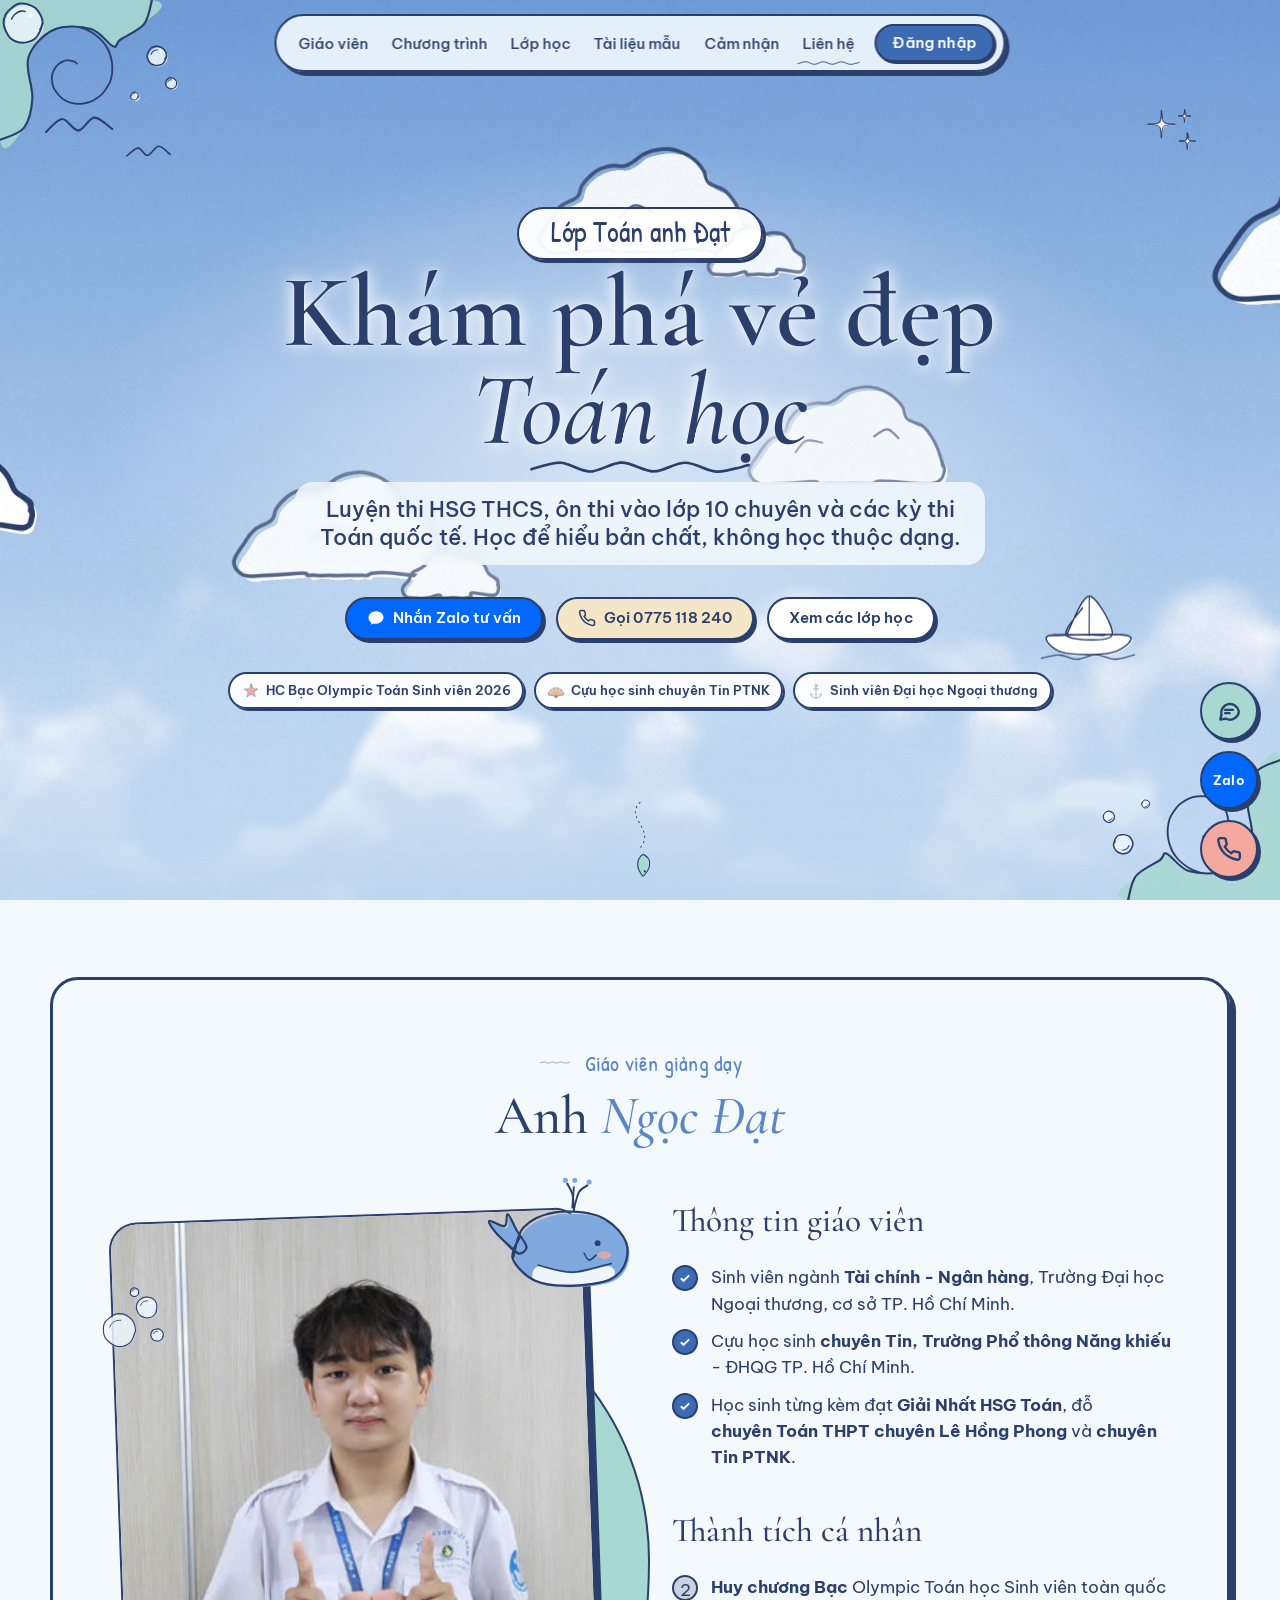
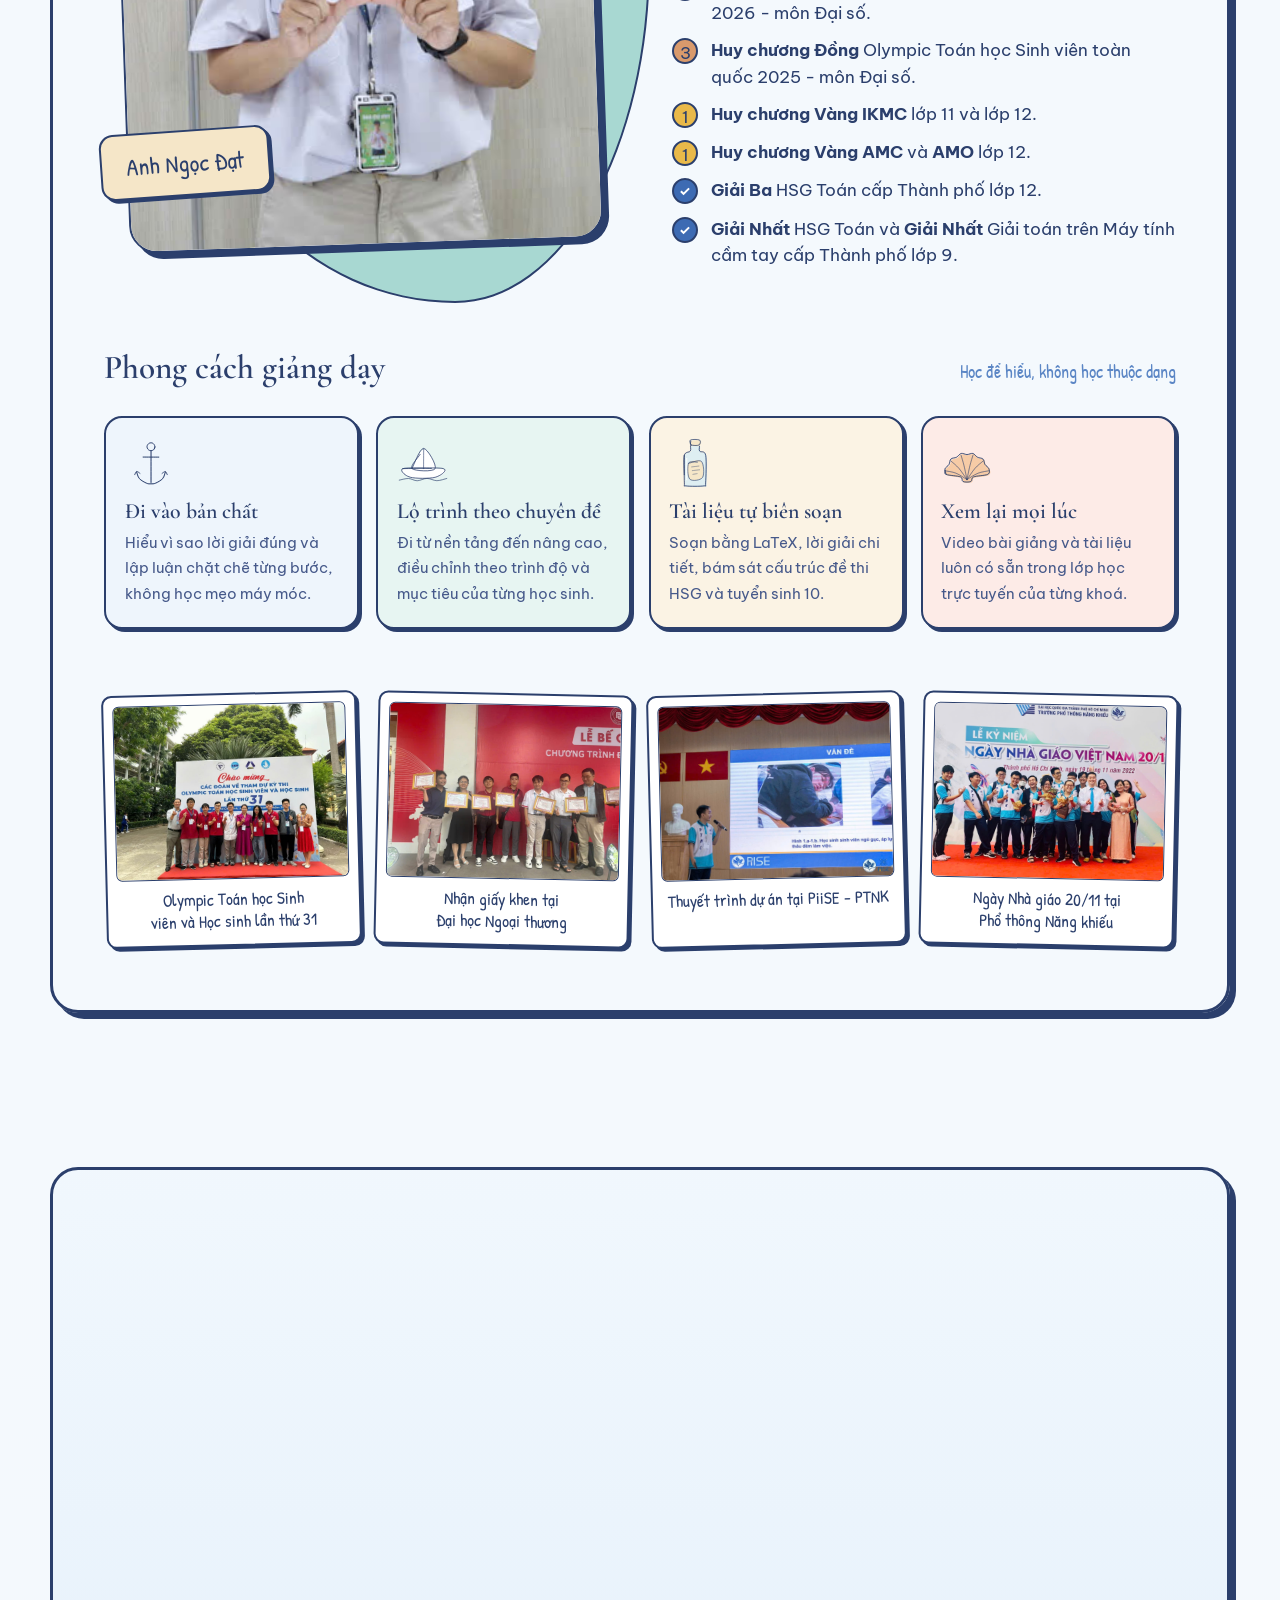
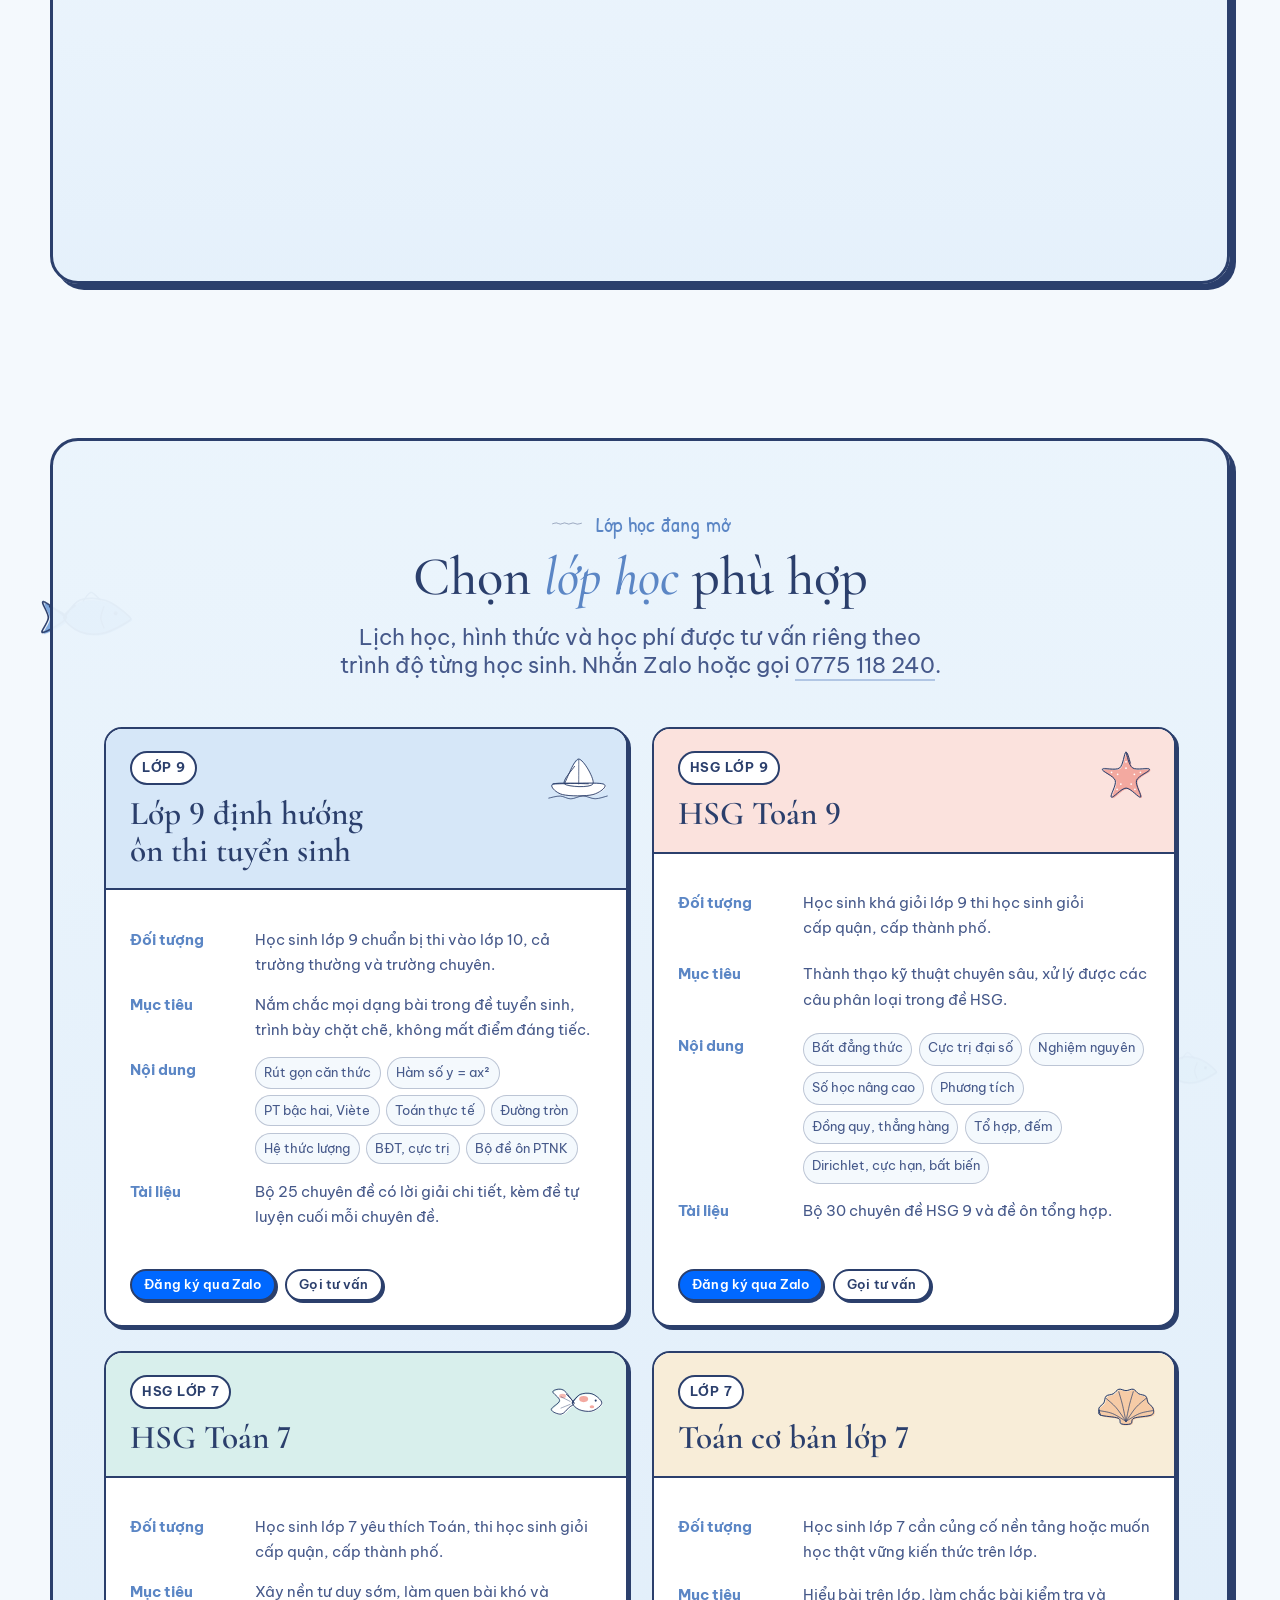
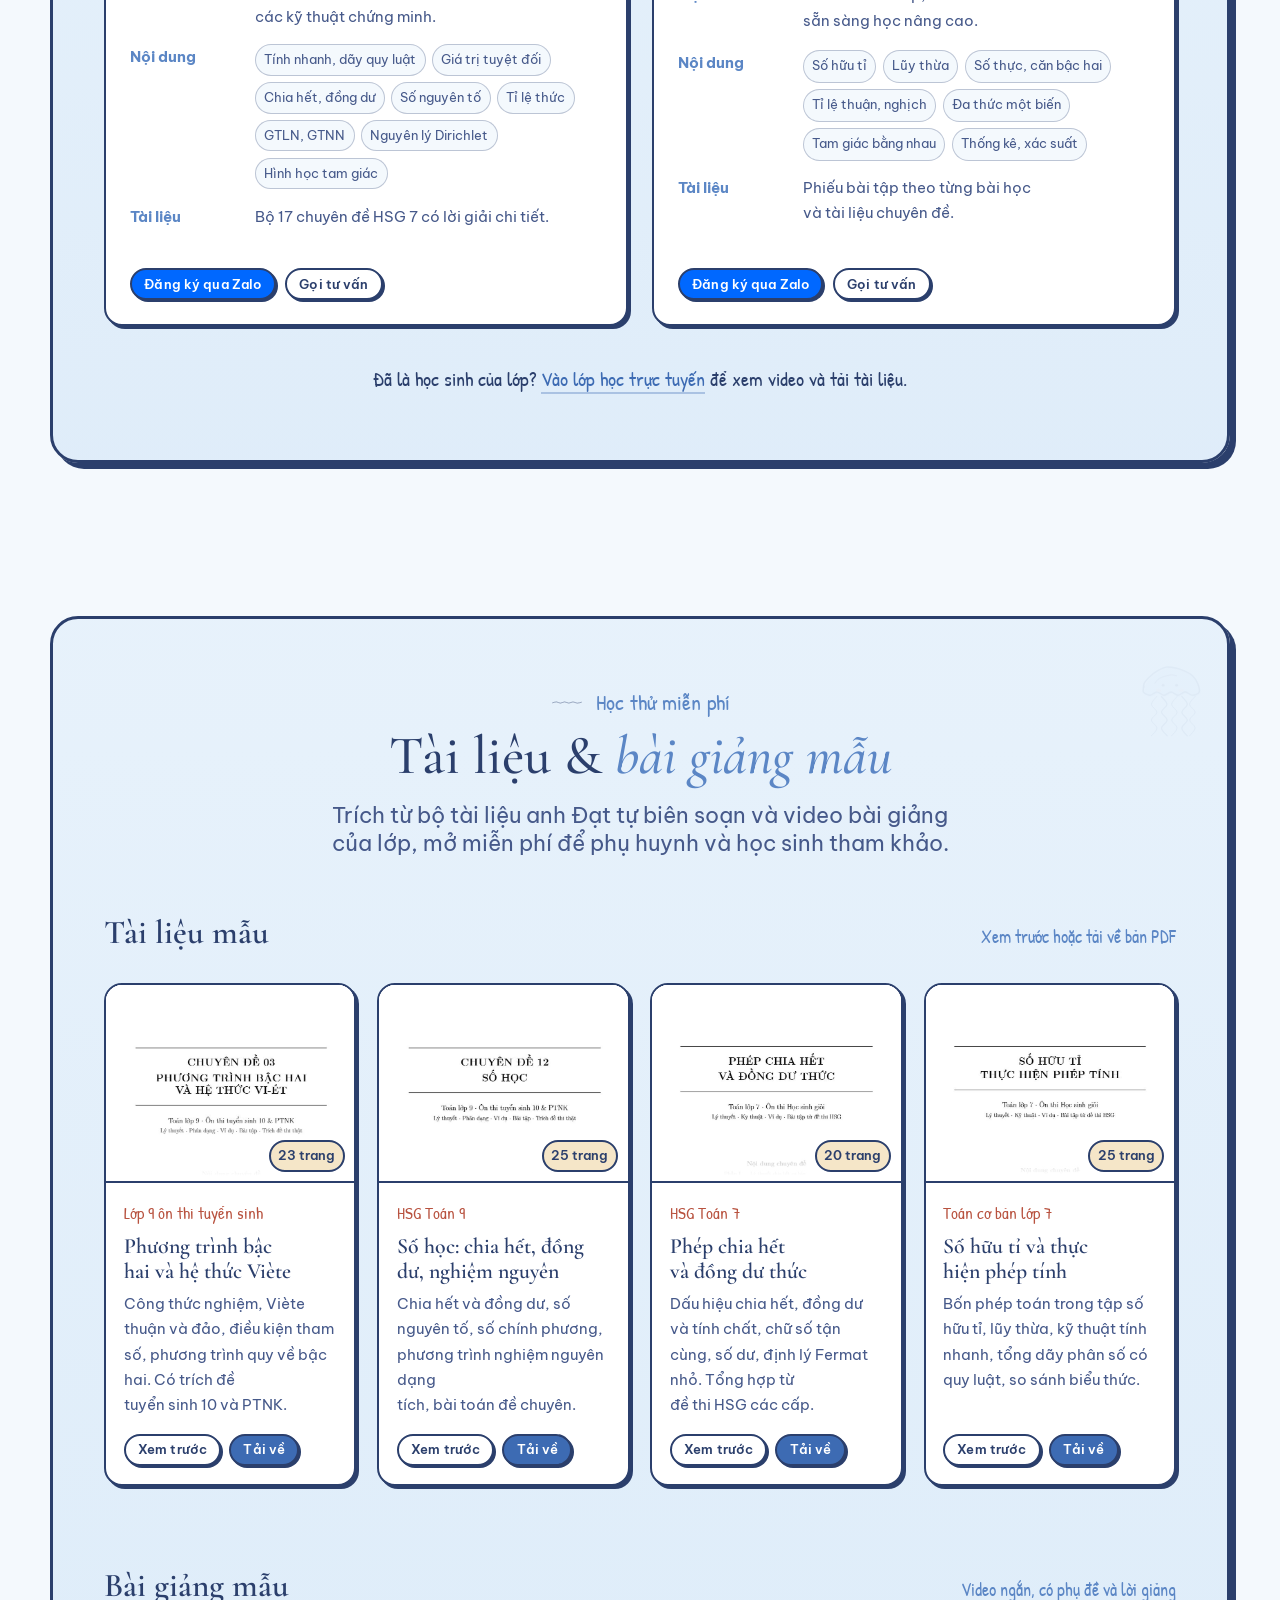
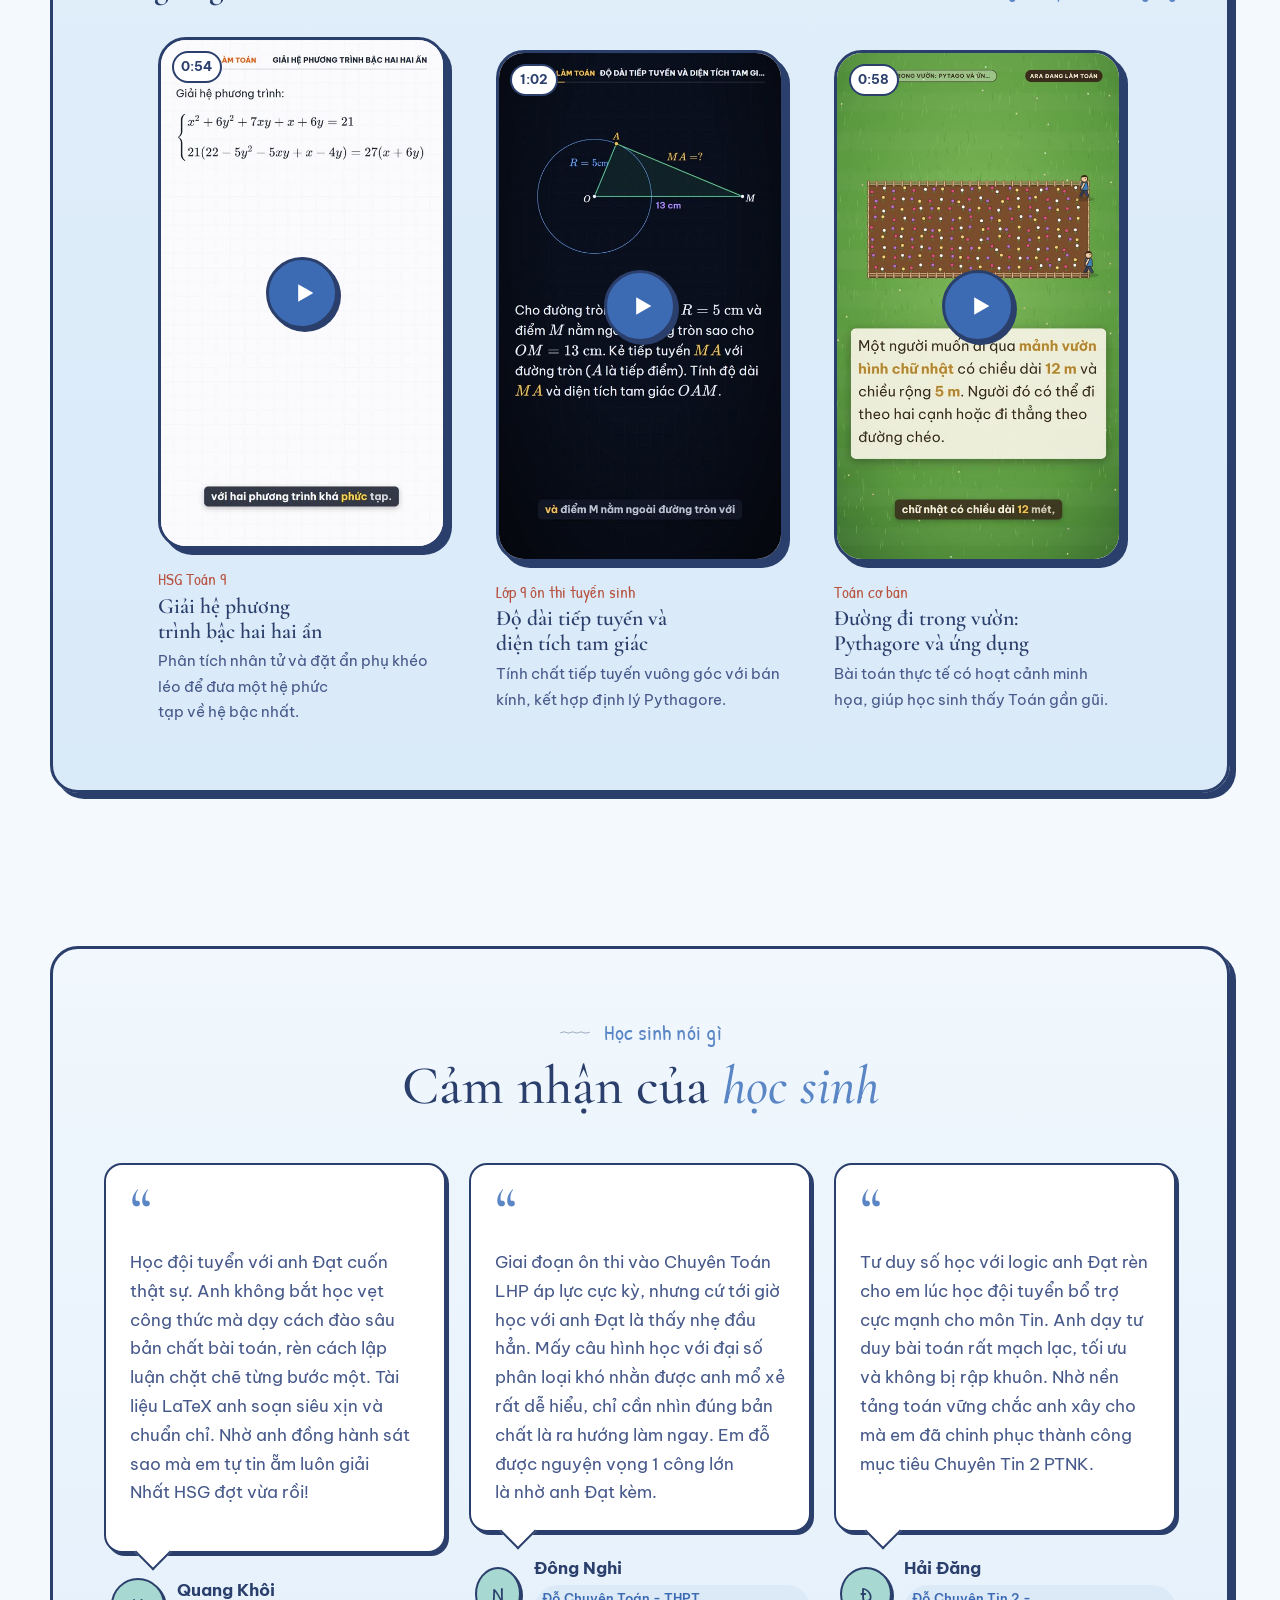
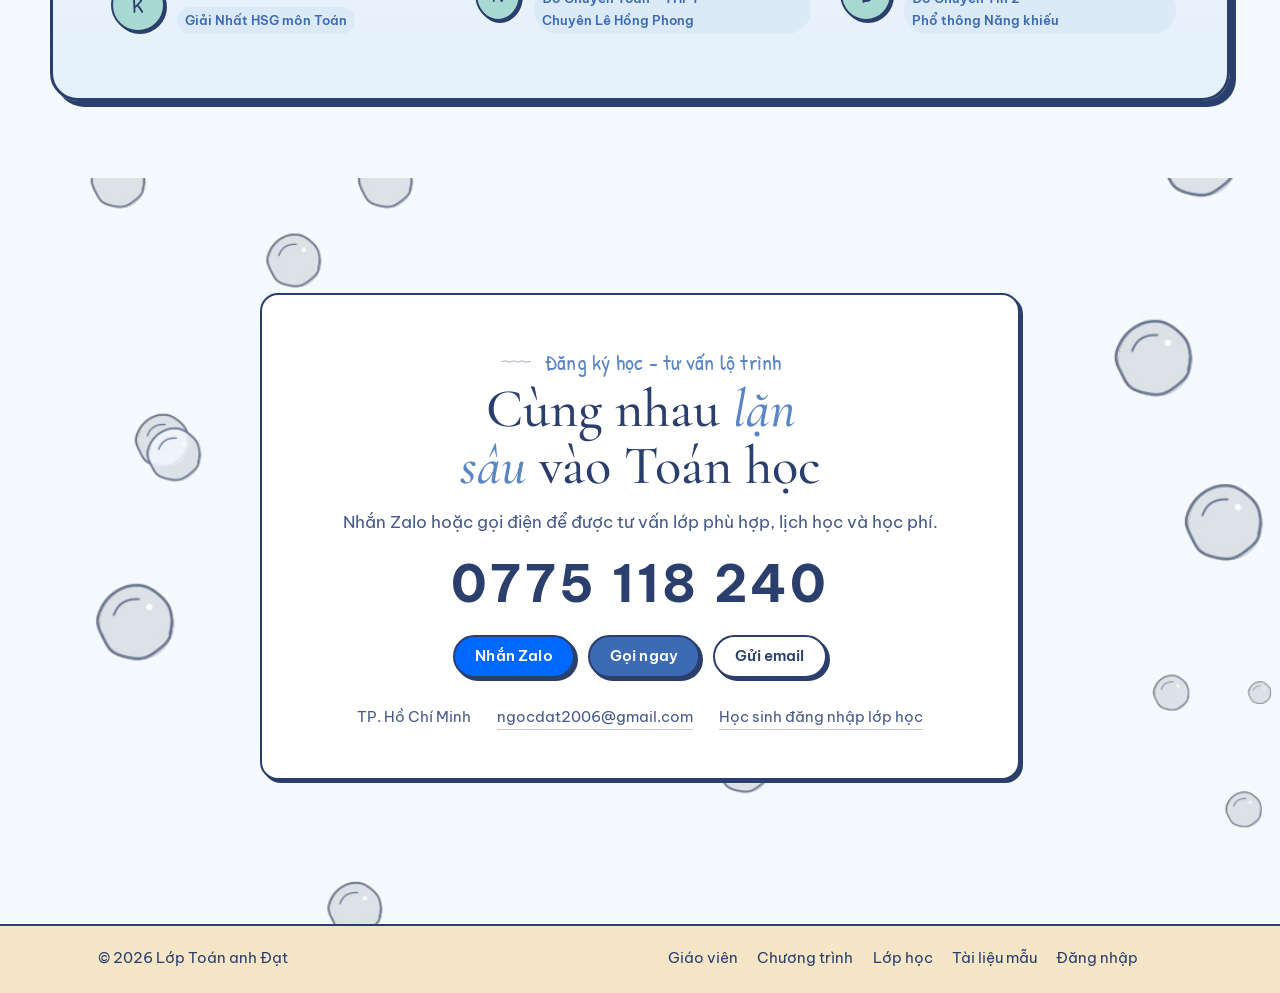
==== commit 50e41319: "feat: last line of a paragraph never holds just one or two words text-wrap: balance/pretty plus a ti" ====
--- a/index.html
+++ b/index.html
@@ -453,5 +453,6 @@
 <script src="assets/js/landing.js"></script>
 <script src="assets/js/chat-kb.js"></script>
 <script src="assets/js/chatbot.js"></script>
+<script src="assets/js/orphan.js"></script>
 </body>
 </html>
--- a/assets/css/base.css
+++ b/assets/css/base.css
@@ -24,6 +24,11 @@
 button { font: inherit; color: inherit; cursor: pointer; background: none; border: none; }
 h1, h2, h3, h4 { margin: 0; font-weight: 500; }
 p, ul { margin: 0; }
+/* a last line never holds just one or two words: headings and short centred text share their words evenly,
+   running text avoids a lone last word (orphan.js makes the last line at least three words) */
+h1, h2, h3, h4, figcaption { text-wrap: balance; }
+p, li, dd, blockquote { text-wrap: pretty; }
+.hero-sub, .sec-head p, .program p, .contact-card p { text-wrap: balance; }
 ::selection { background: var(--sky); color: #fff; }
 :where(a, button, input, select, textarea, [tabindex]):focus-visible { outline: 3px solid var(--deep); outline-offset: 3px; border-radius: 6px; }
 
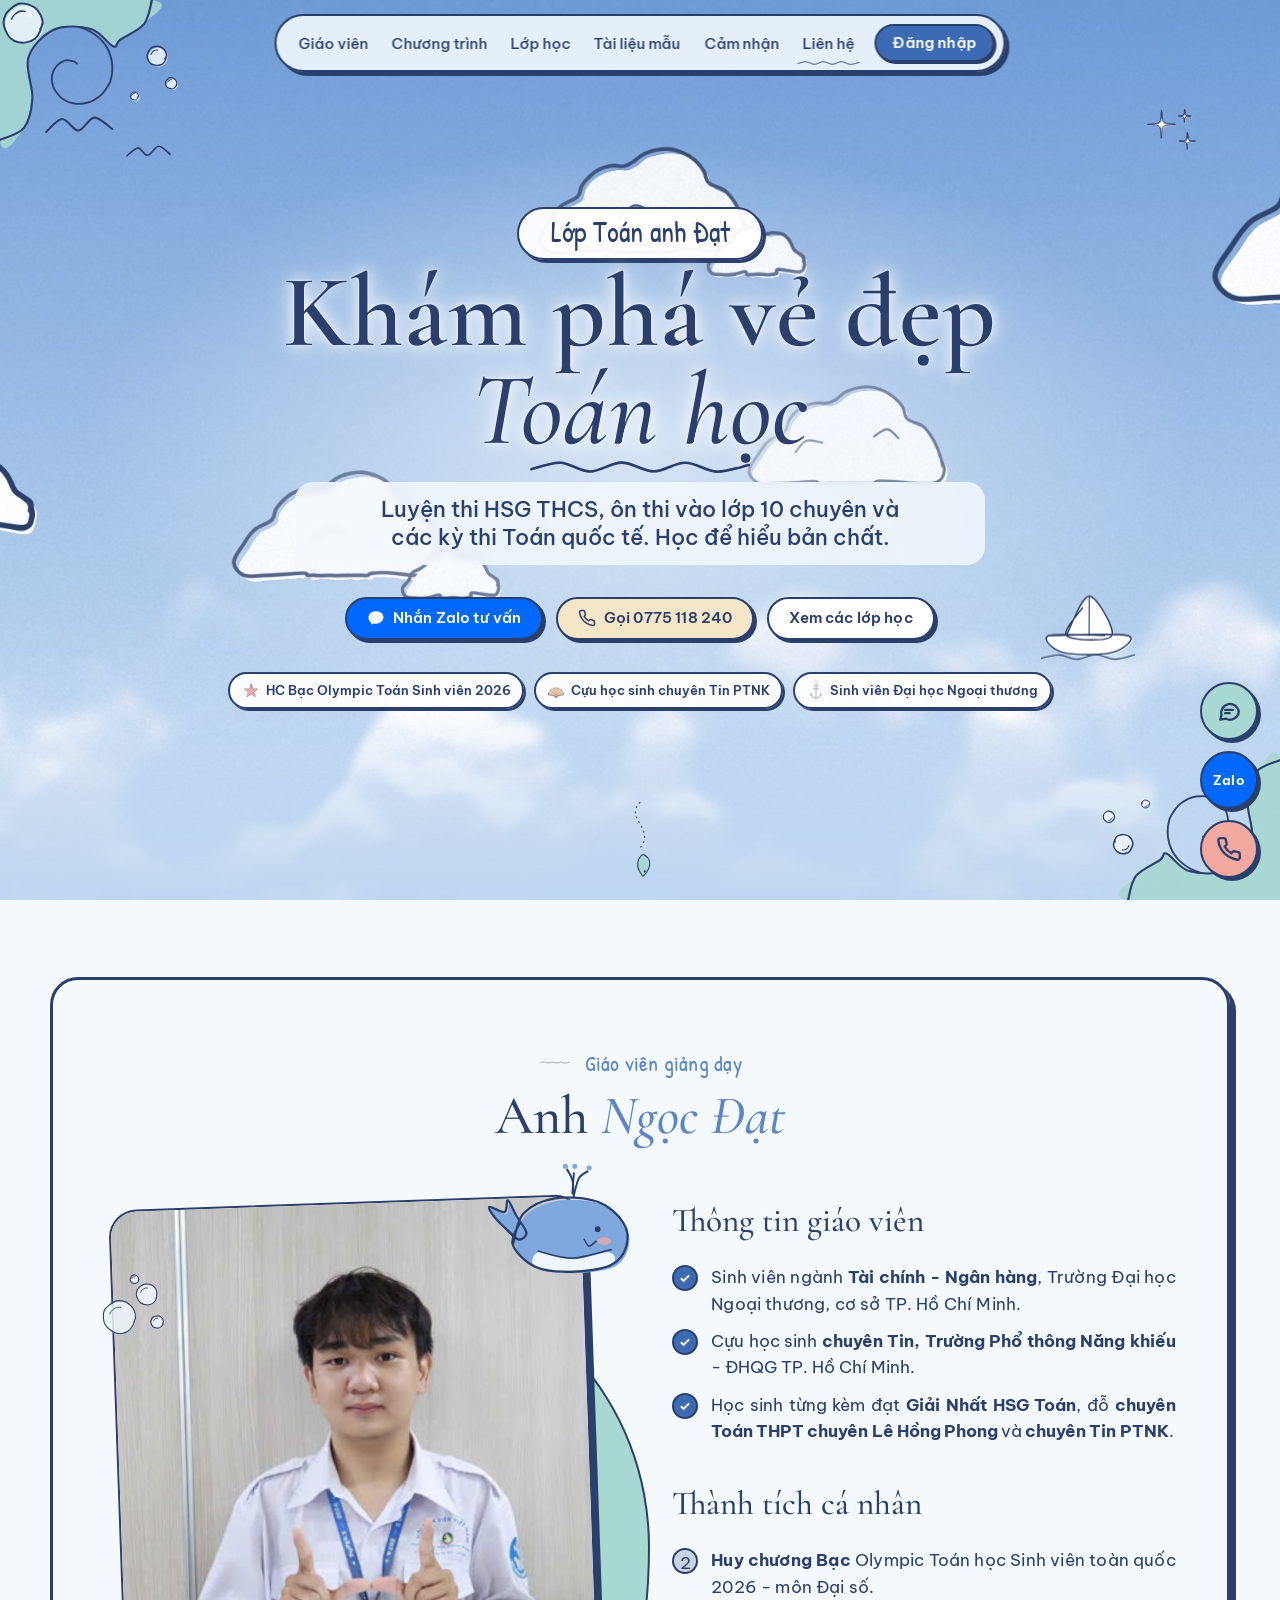
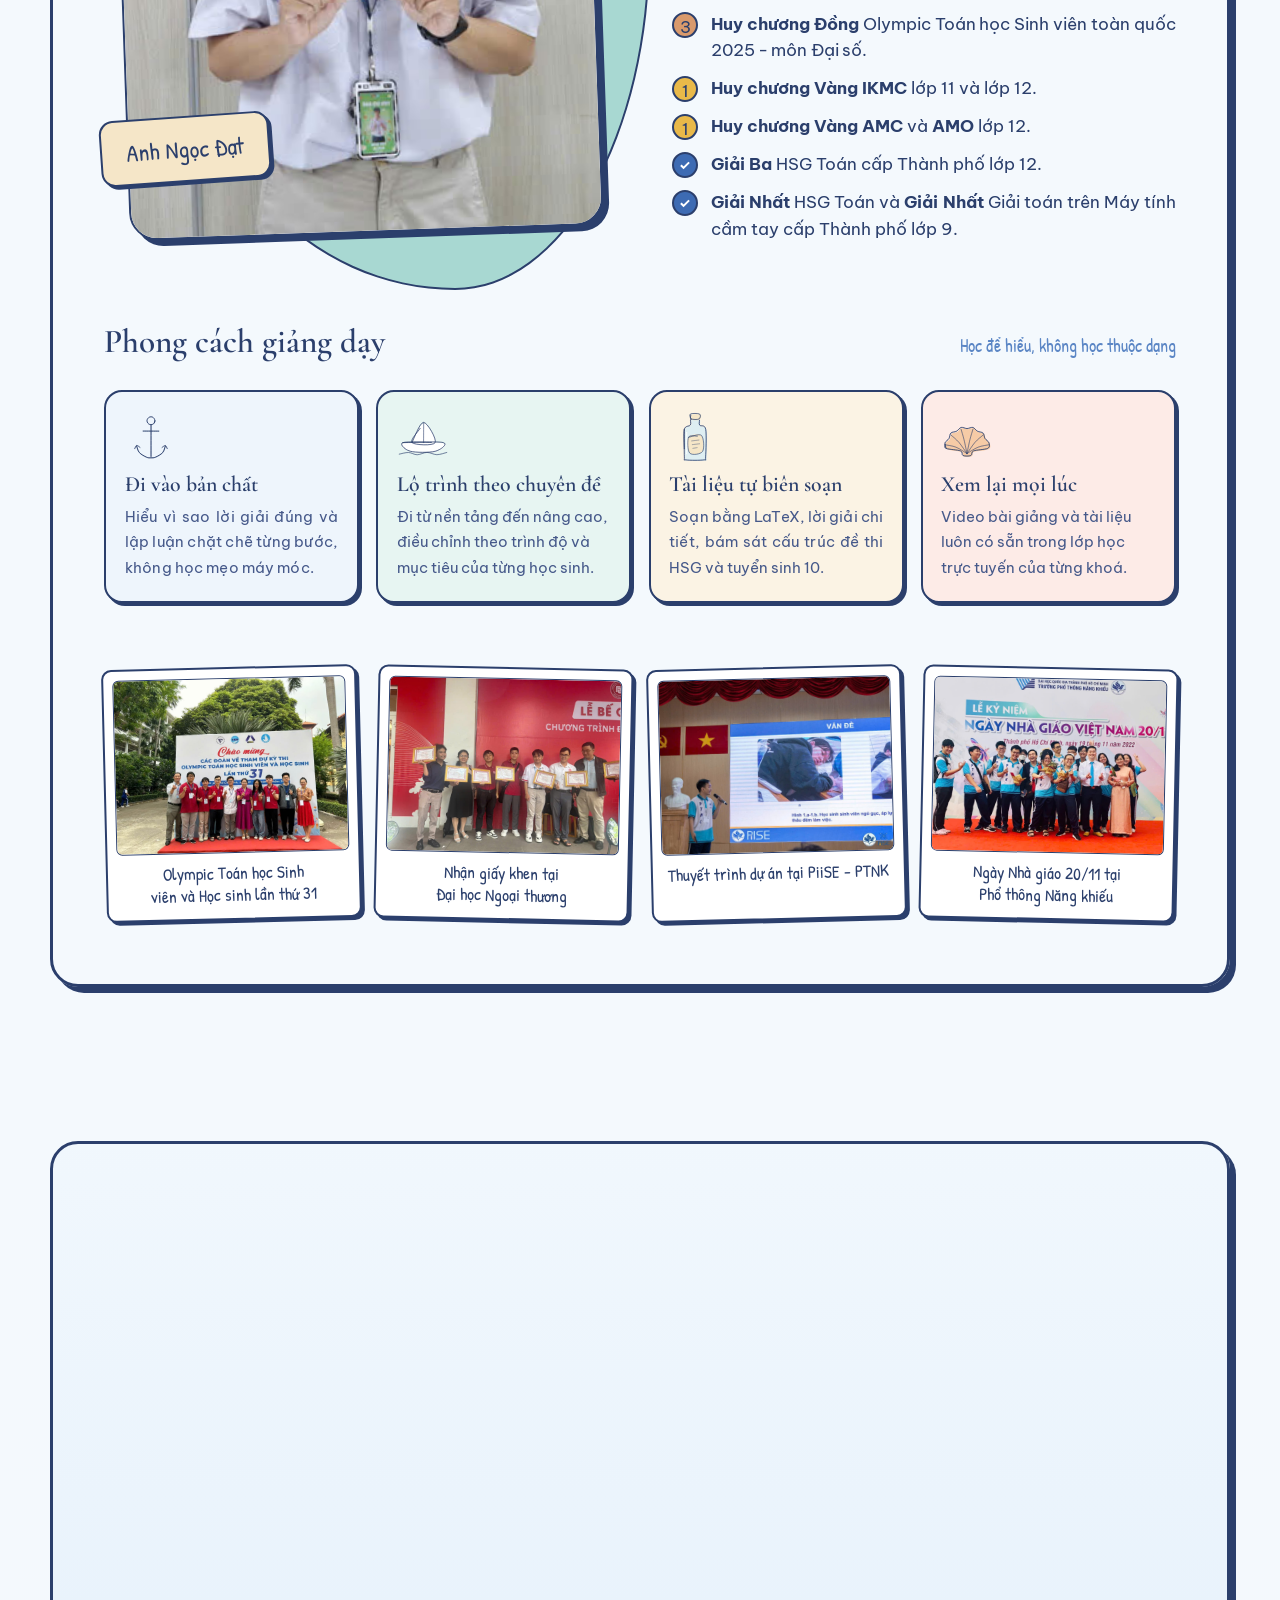
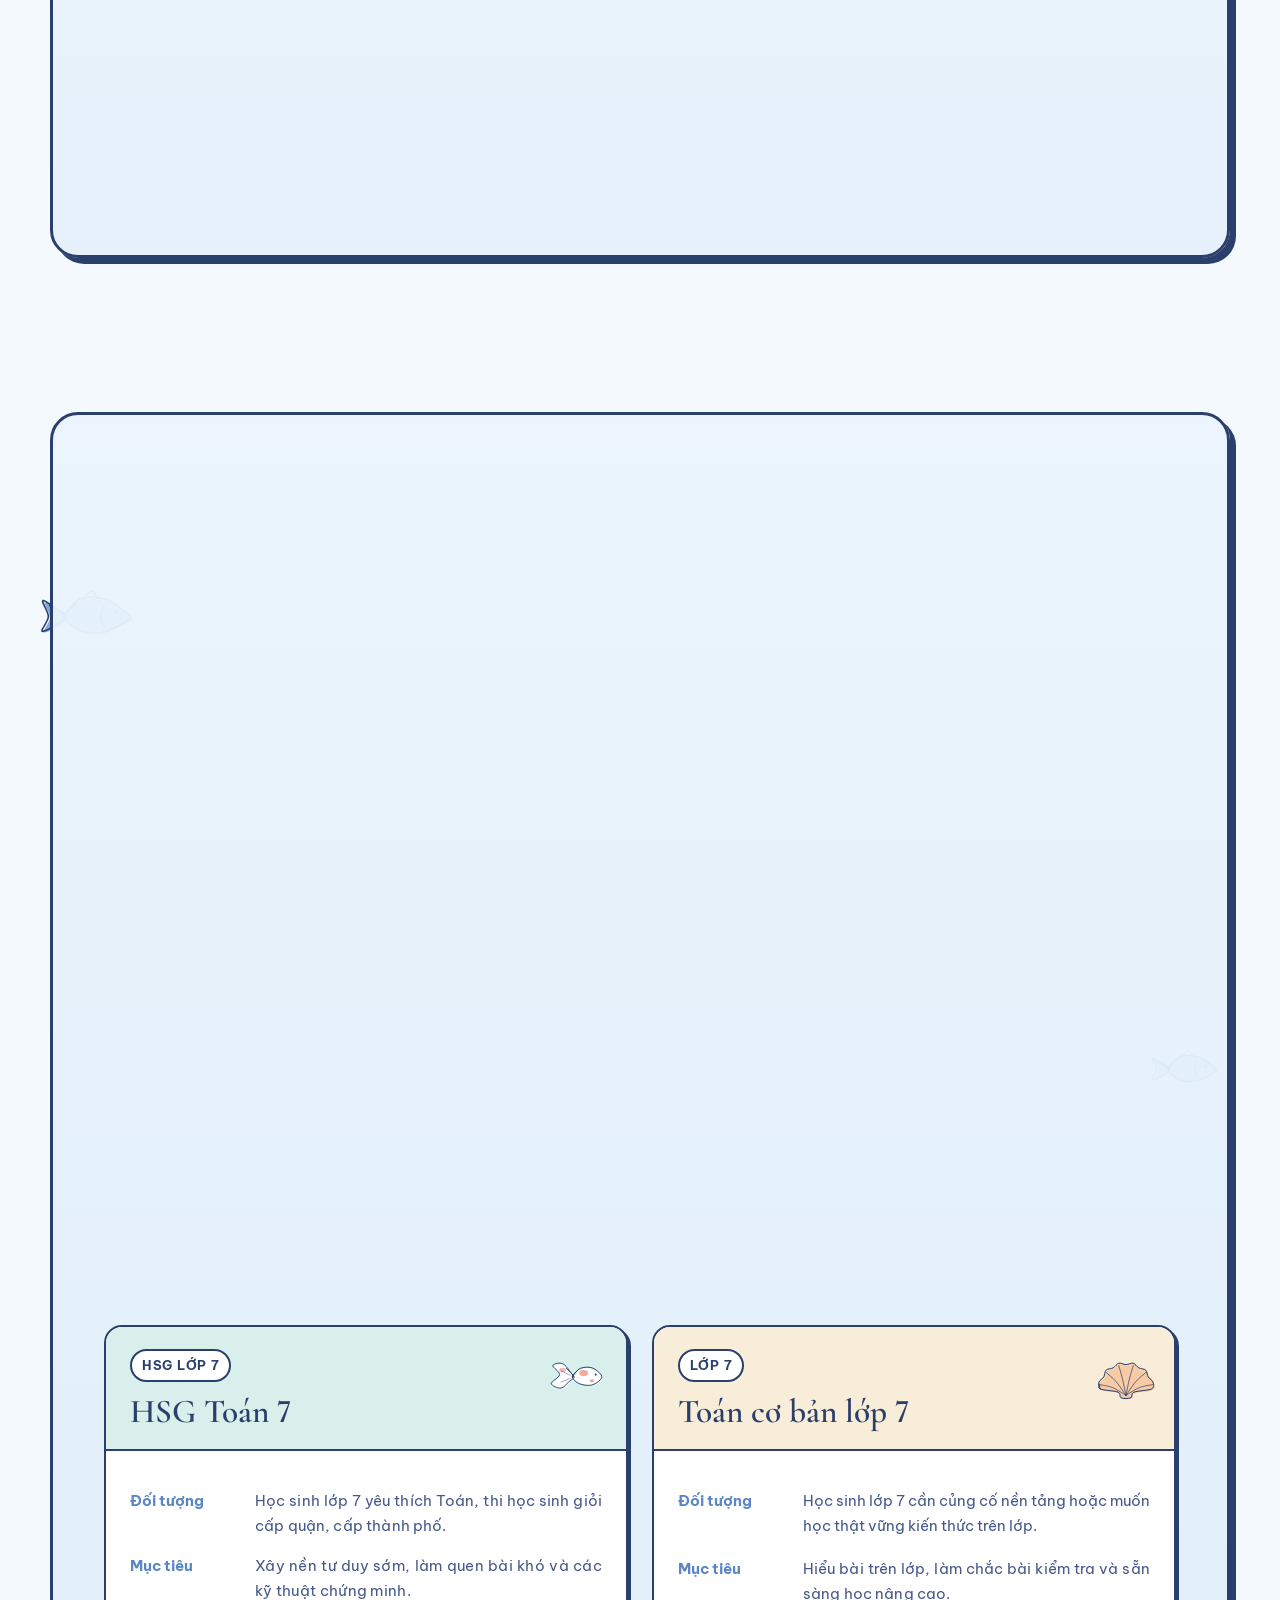
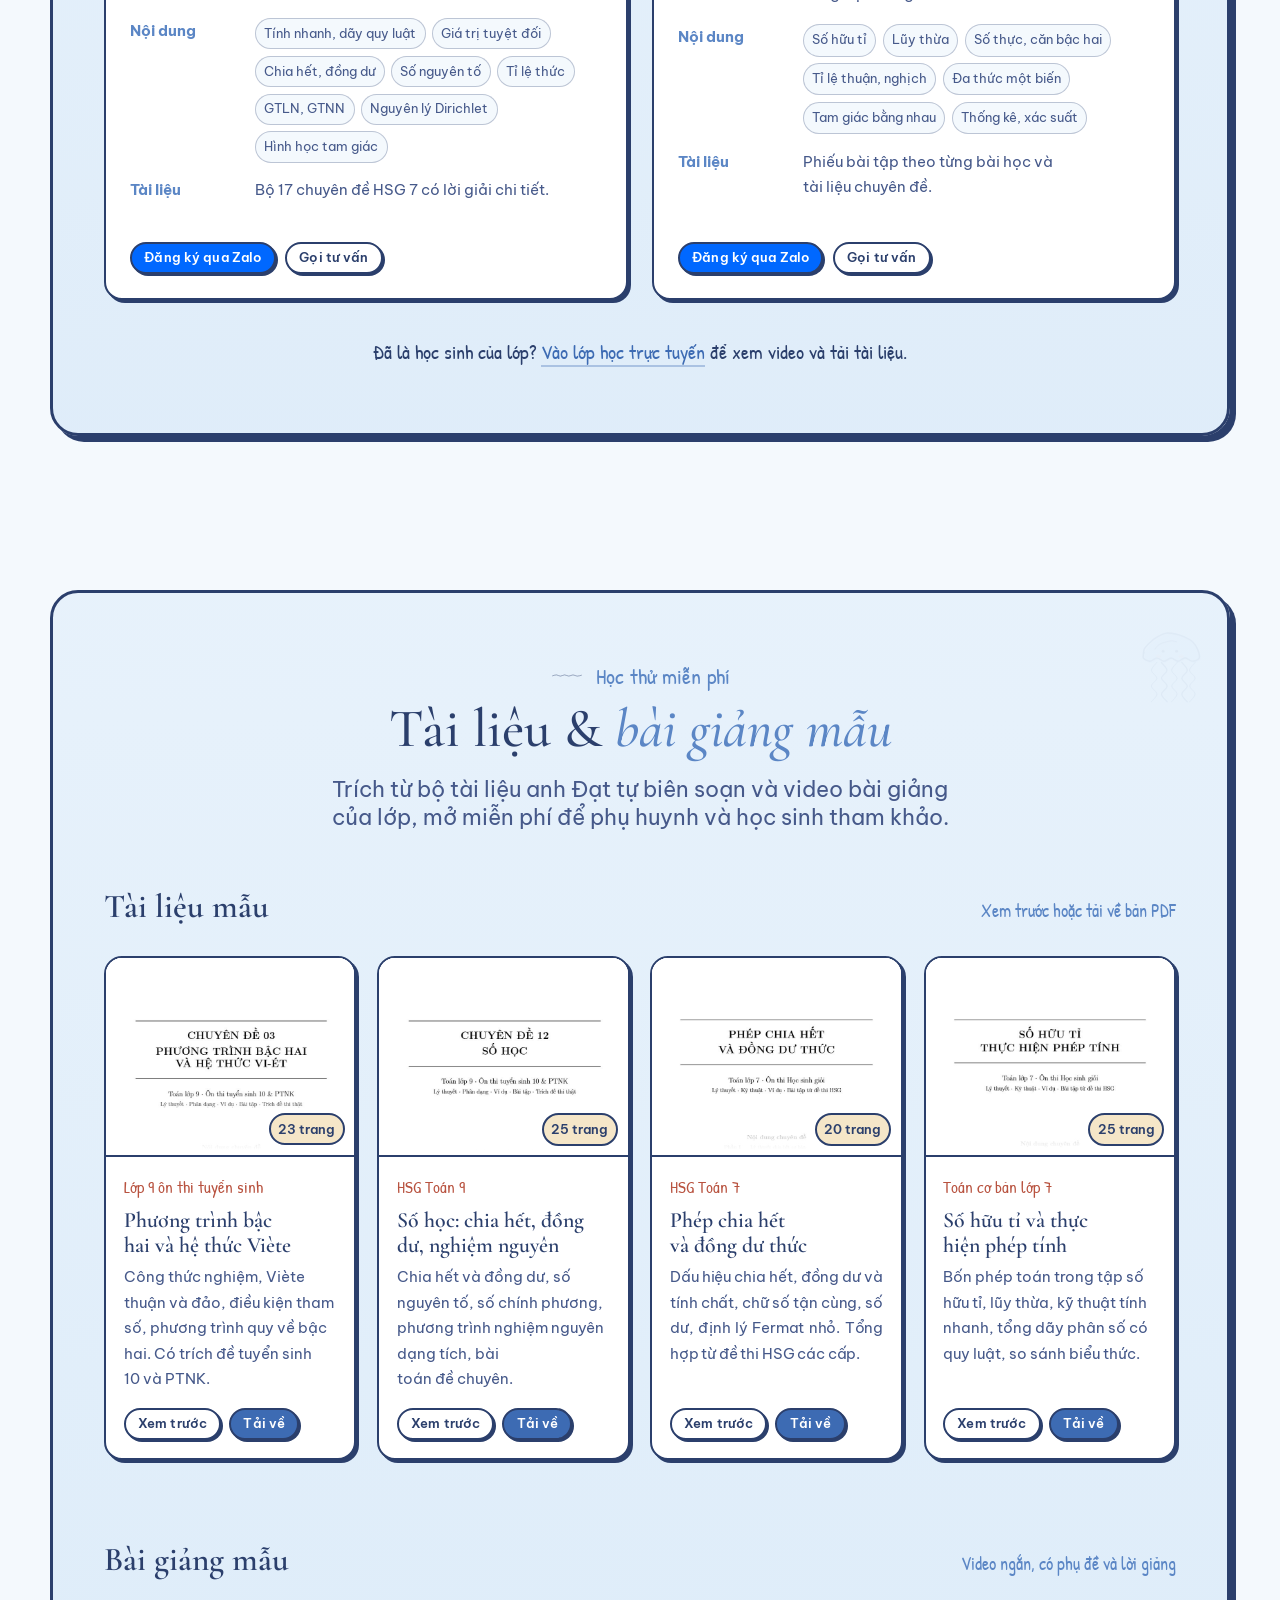
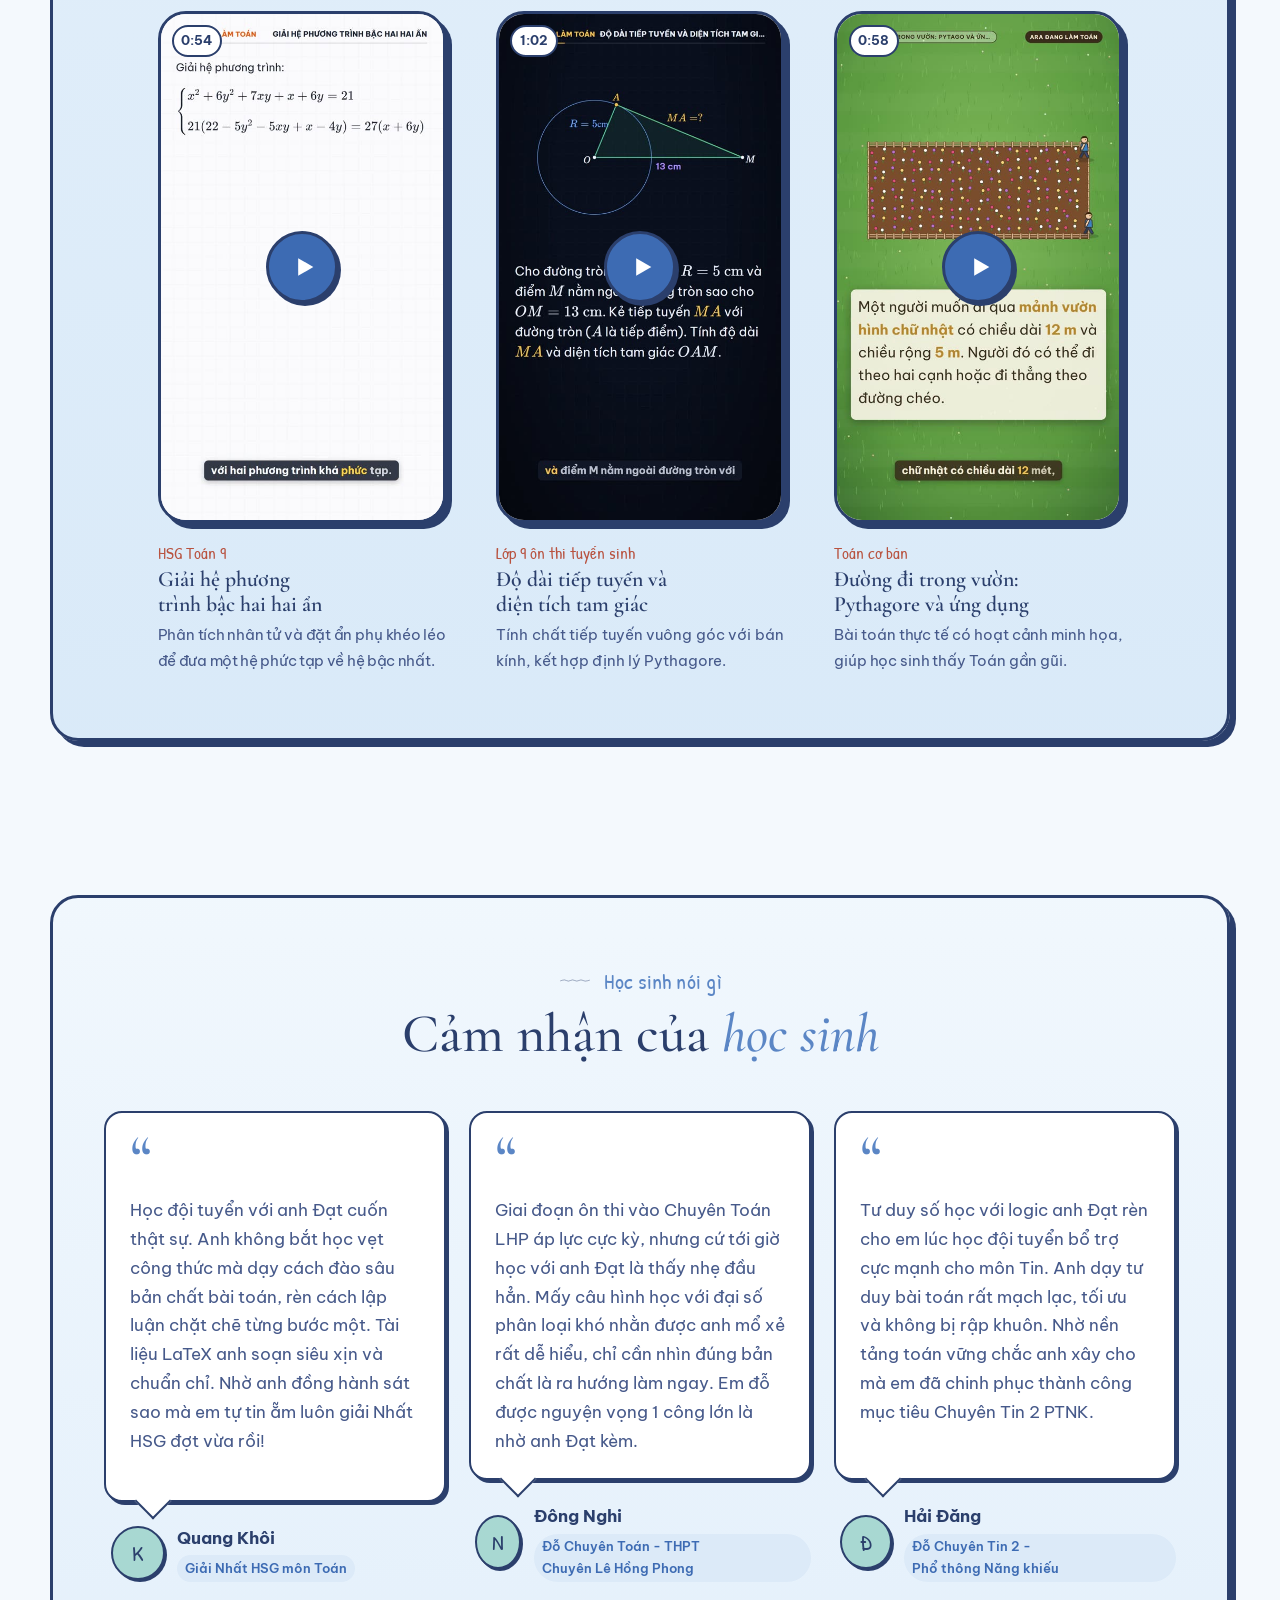
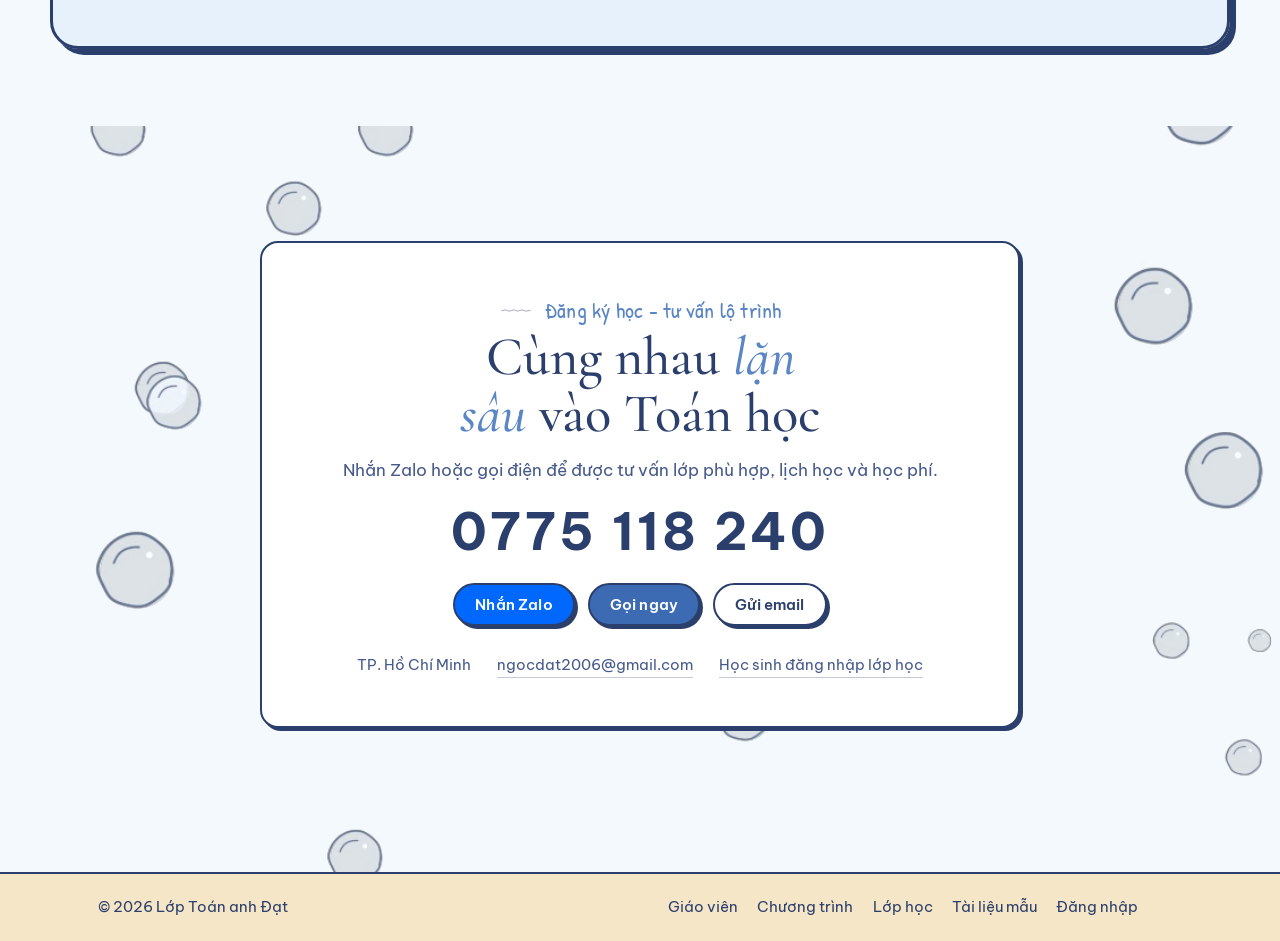
==== commit c0c3e79d: "feat: even edges where gaps stay small, hero line shortened textfit.js (replaces orphan.js) justifie" ====
--- a/index.html
+++ b/index.html
@@ -66,7 +66,7 @@
   <div class="hero-inner">
     <p class="kicker rise">Lớp Toán anh Đạt</p>
     <h1 class="rise d1">Khám phá vẻ đẹp<br /><em>Toán học</em></h1>
-    <p class="hero-sub rise d2">Luyện thi HSG THCS, ôn thi vào lớp 10 chuyên và các kỳ thi Toán quốc tế. Học để hiểu bản chất, không học thuộc dạng.</p>
+    <p class="hero-sub rise d2">Luyện thi HSG THCS, ôn thi vào lớp 10 chuyên và các kỳ thi Toán quốc tế. Học để hiểu bản chất.</p>
     <div class="hero-actions rise d3">
       <a class="btn zalo" data-zalo href="https://zalo.me/0775118240" target="_blank" rel="noopener">
         <svg viewBox="0 0 24 24" fill="currentColor"><path d="M12 3C6.5 3 2 6.8 2 11.5c0 2.6 1.4 5 3.7 6.5L5 21l3.6-1.8c1.1.3 2.2.4 3.4.4 5.5 0 10-3.8 10-8.6S17.5 3 12 3z"/></svg>
@@ -453,6 +453,6 @@
 <script src="assets/js/landing.js"></script>
 <script src="assets/js/chat-kb.js"></script>
 <script src="assets/js/chatbot.js"></script>
-<script src="assets/js/orphan.js"></script>
+<script src="assets/js/textfit.js"></script>
 </body>
 </html>
--- a/assets/css/base.css
+++ b/assets/css/base.css
@@ -25,10 +25,12 @@
 h1, h2, h3, h4 { margin: 0; font-weight: 500; }
 p, ul { margin: 0; }
 /* a last line never holds just one or two words: headings and short centred text share their words evenly,
-   running text avoids a lone last word (orphan.js makes the last line at least three words) */
+   running text avoids a lone last word (textfit.js makes the last line at least three words) */
 h1, h2, h3, h4, figcaption { text-wrap: balance; }
 p, li, dd, blockquote { text-wrap: pretty; }
-.hero-sub, .sec-head p, .program p, .contact-card p { text-wrap: balance; }
+.hero-sub, .sec-head p, .program p, .contact-card p, .eyebrow { text-wrap: balance; }
+/* textfit.js: running text is flush on both sides only where the gaps stay small */
+.is-even { text-align: justify; text-justify: inter-word; hyphens: manual; text-wrap: wrap; } /* wrap: the breaks must match the simulation */
 ::selection { background: var(--sky); color: #fff; }
 :where(a, button, input, select, textarea, [tabindex]):focus-visible { outline: 3px solid var(--deep); outline-offset: 3px; border-radius: 6px; }
 
--- a/assets/css/landing.css
+++ b/assets/css/landing.css
@@ -188,7 +188,7 @@
 .doc-thumb::after { content: ""; position: absolute; inset: auto 0 0 0; height: 34%; background: linear-gradient(180deg, rgba(255,255,255,0), #fff 92%); pointer-events: none; }
 .doc-thumb img { width: 100%; height: 100%; object-fit: cover; object-position: top; transition: transform var(--dur-slow) var(--ease-out); }
 .doc:hover .doc-thumb img { transform: scale(1.04); }
-.doc-thumb .pages { position: absolute; z-index: 1; right: .6rem; bottom: .6rem; font-size: var(--text-xs); font-weight: 600; padding: .25em .6em; background: var(--sand); border: 2px solid var(--ink); border-radius: 999px; }
+.doc-thumb .pages { white-space: nowrap; position: absolute; z-index: 1; right: .6rem; bottom: .6rem; font-size: var(--text-xs); font-weight: 600; padding: .25em .6em; background: var(--sand); border: 2px solid var(--ink); border-radius: 999px; }
 .doc-body { padding: 1rem 1.1rem 1.15rem; display: flex; flex-direction: column; gap: .4rem; flex: 1; }
 .doc-body .for { font-family: var(--hand); color: var(--brass); font-size: 1.05rem; }
 .doc-body h4 { font-family: var(--serif); font-size: var(--text-lg); font-weight: 600; line-height: 1.15; }
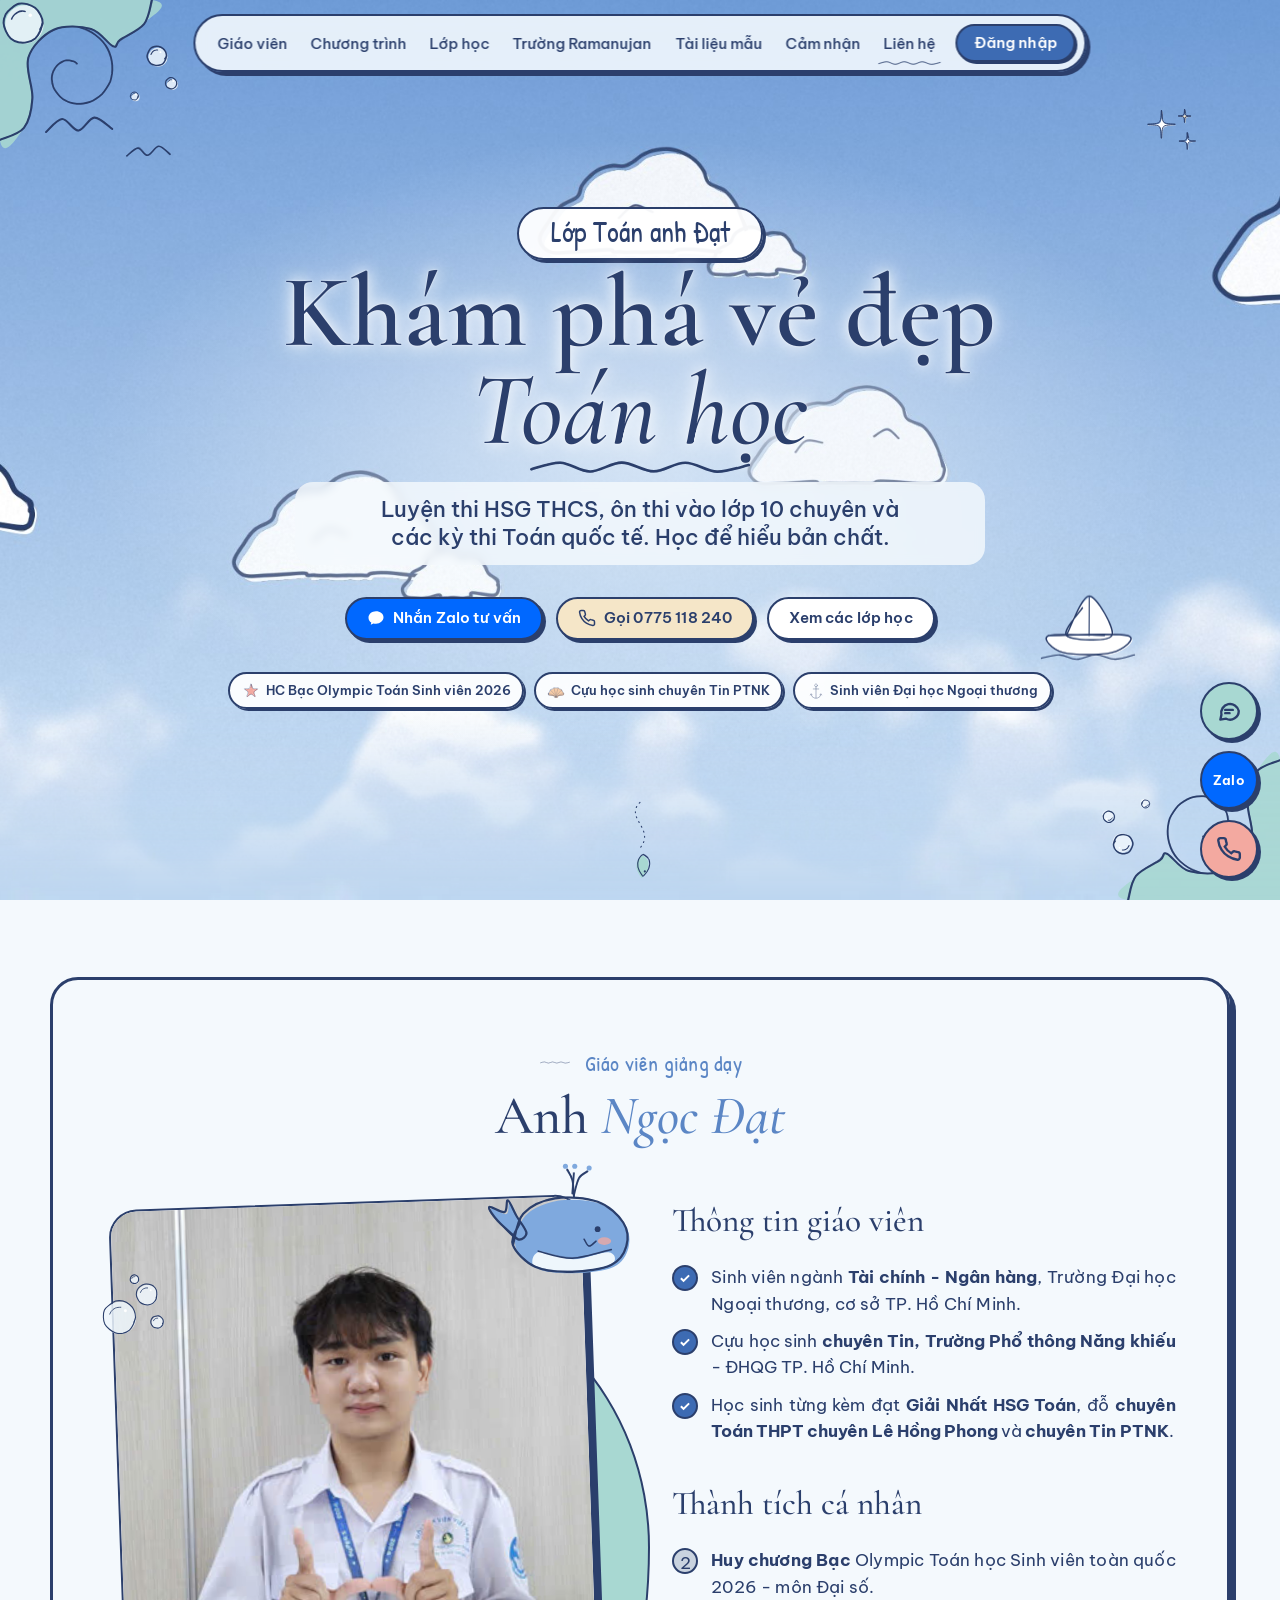
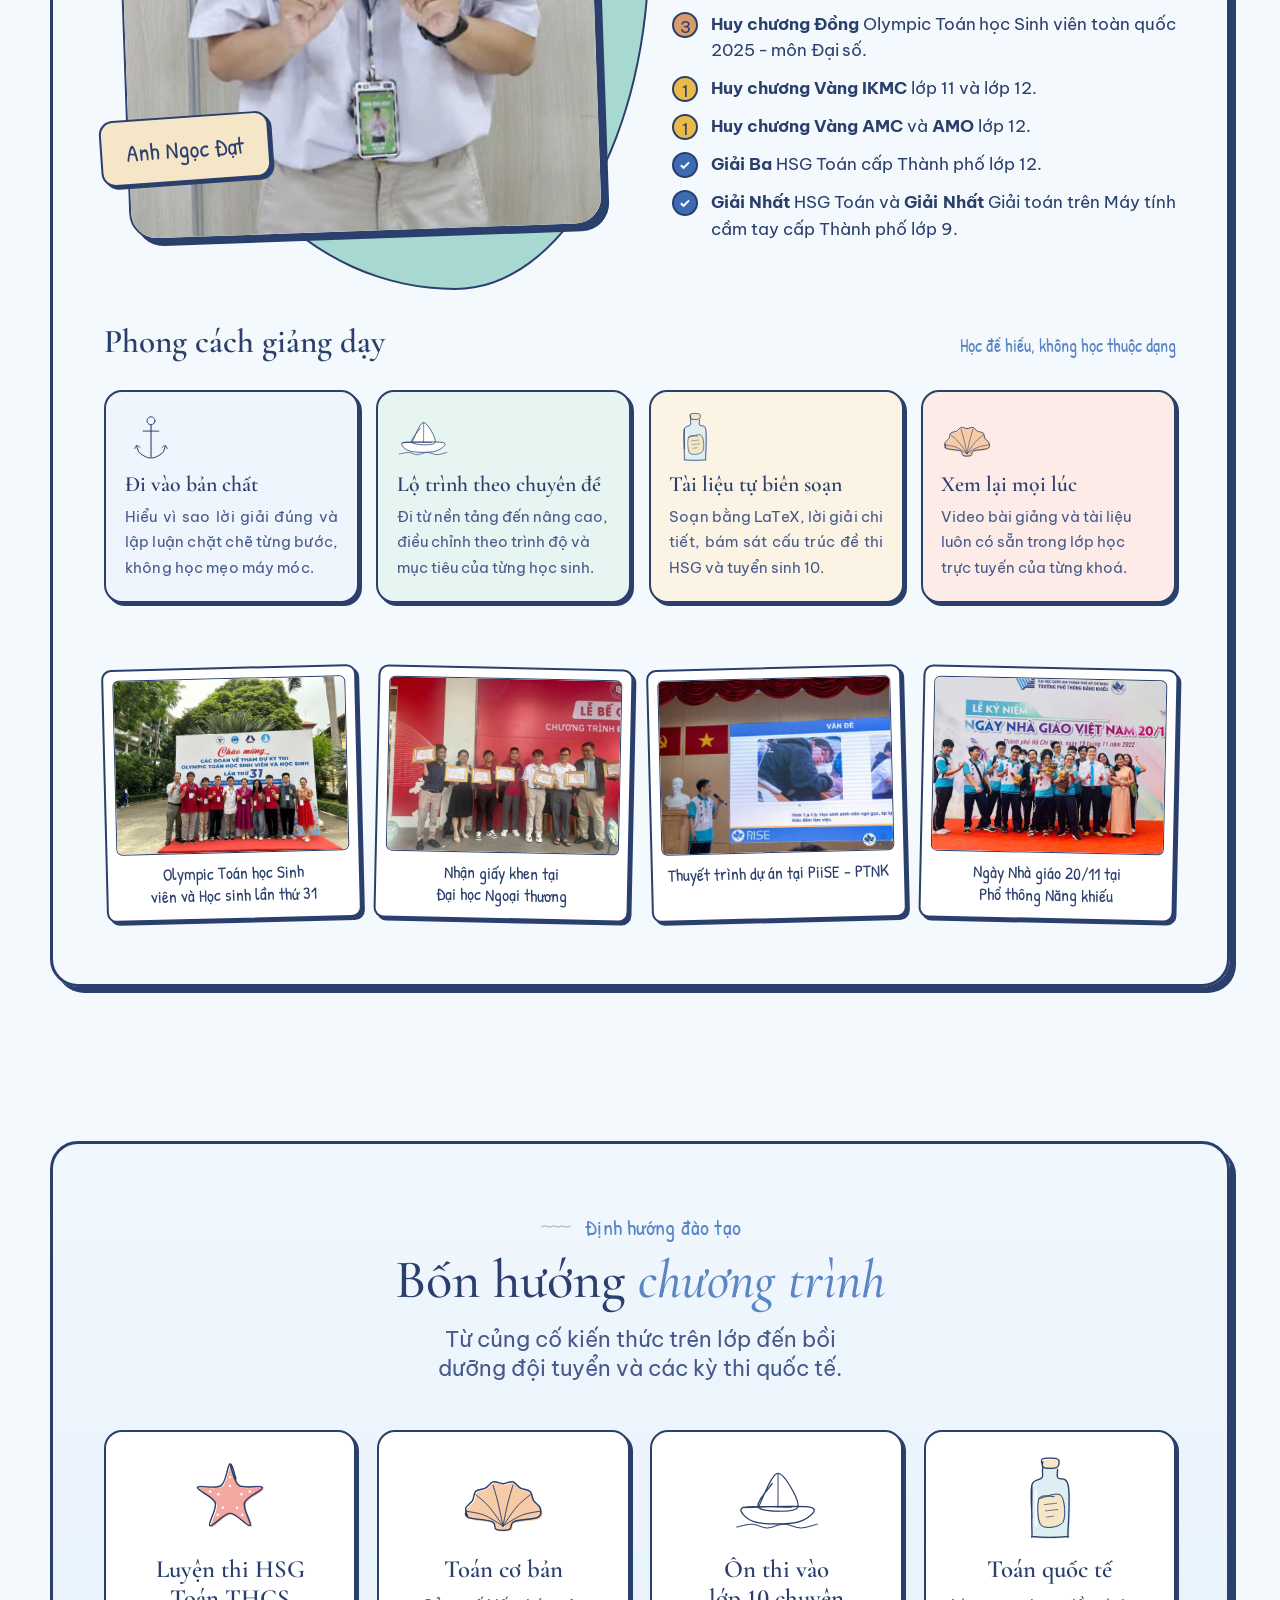
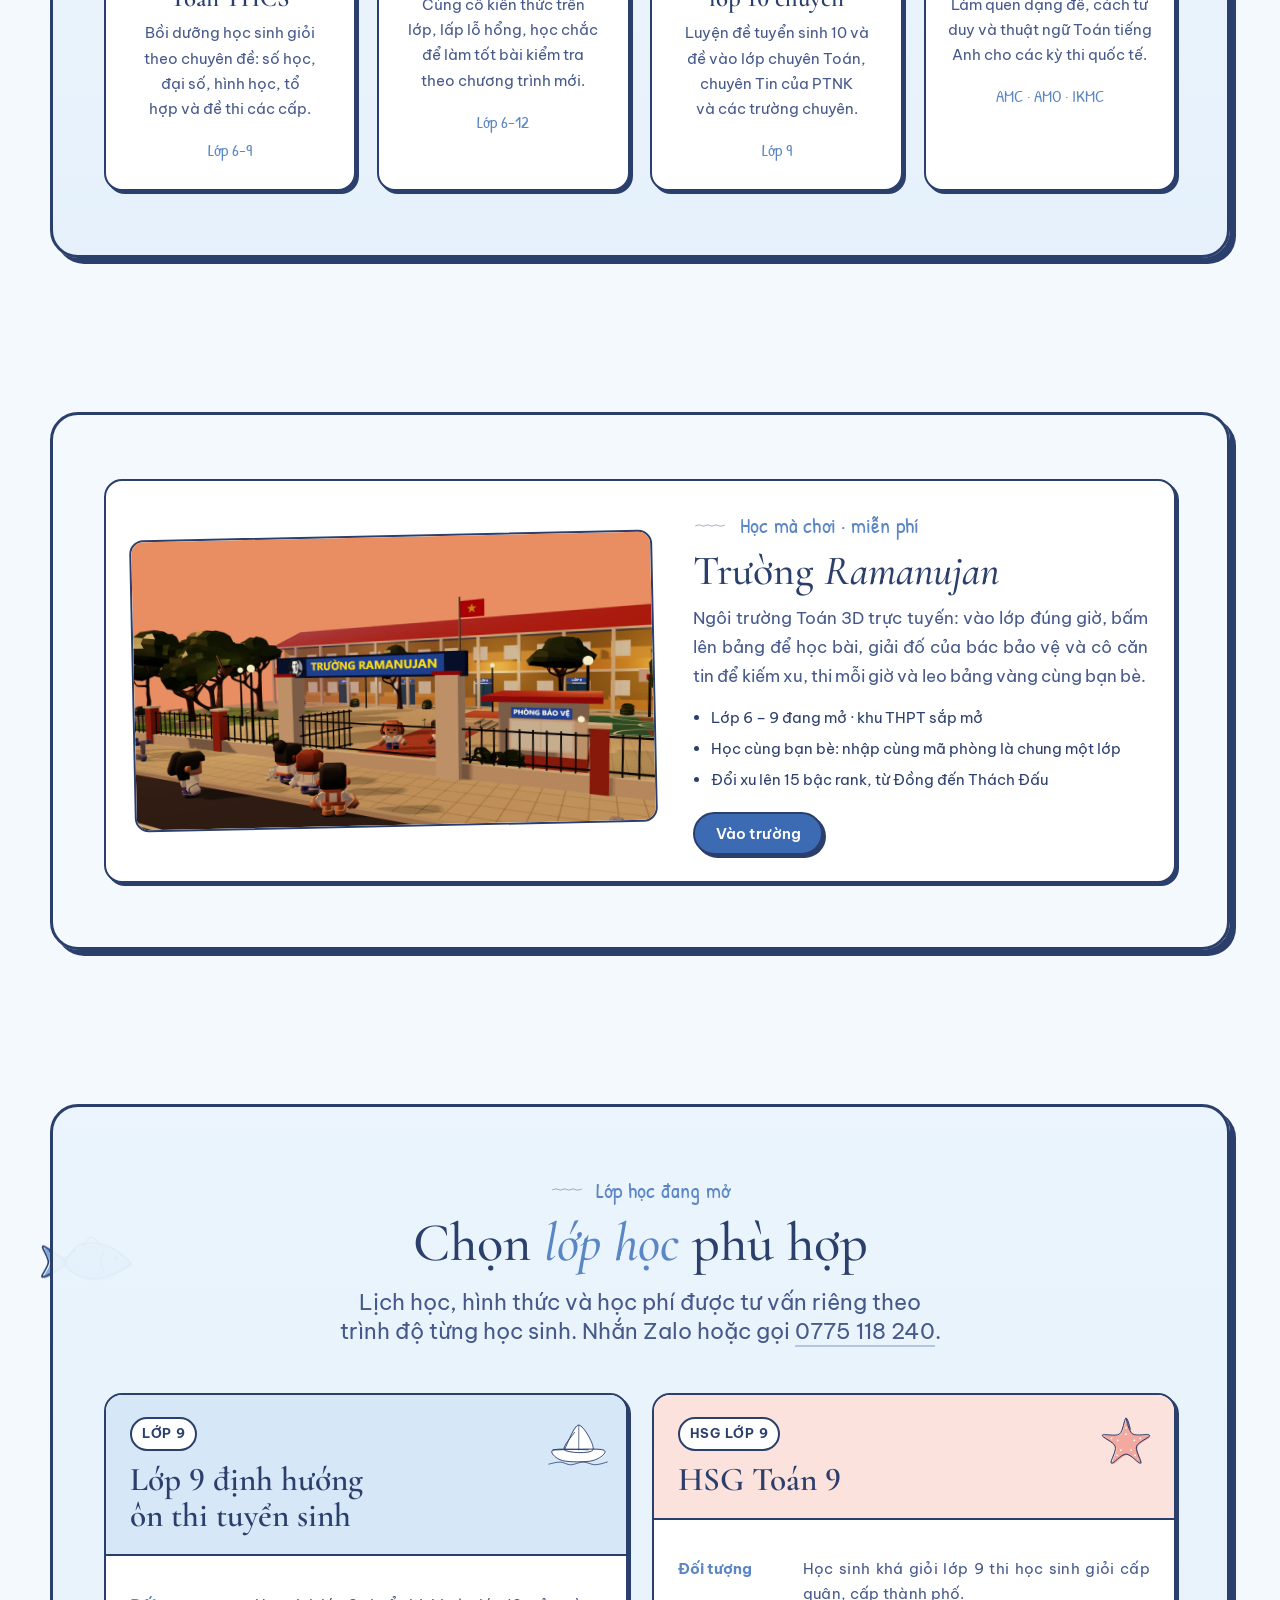
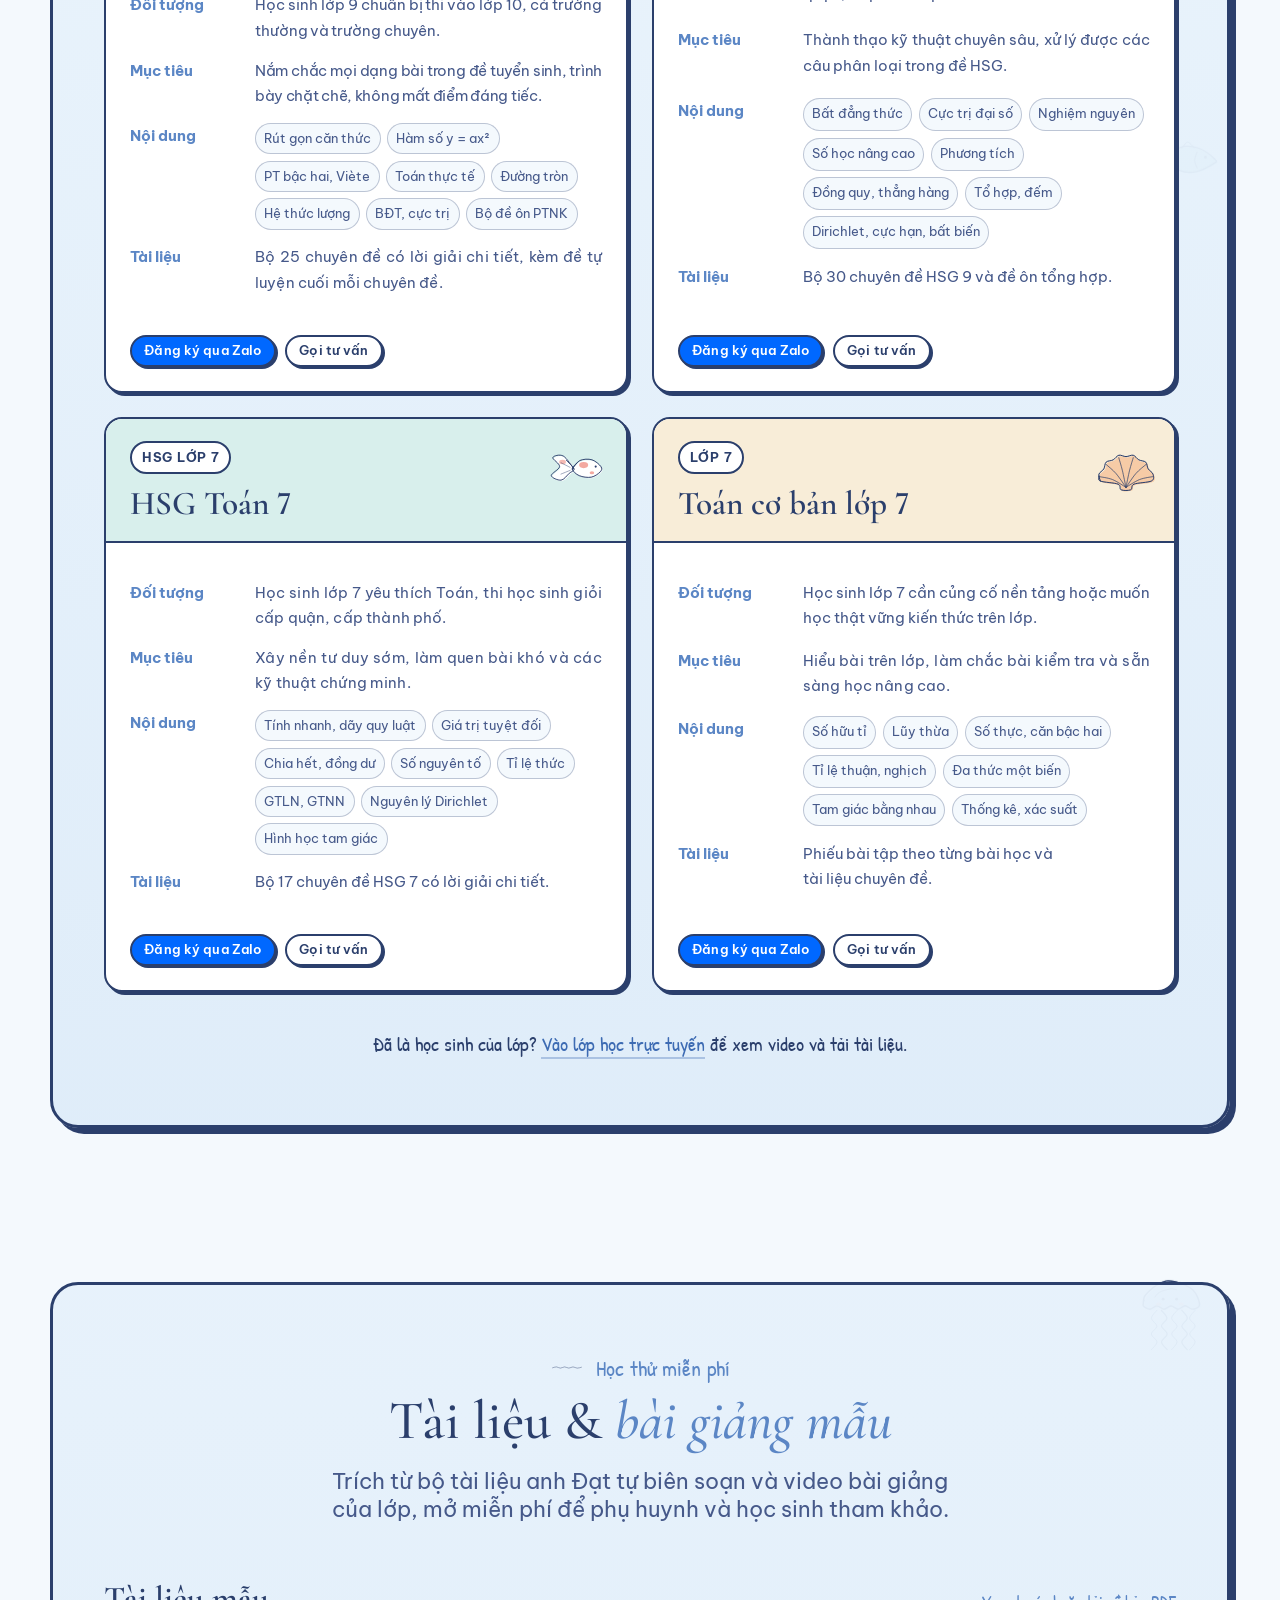
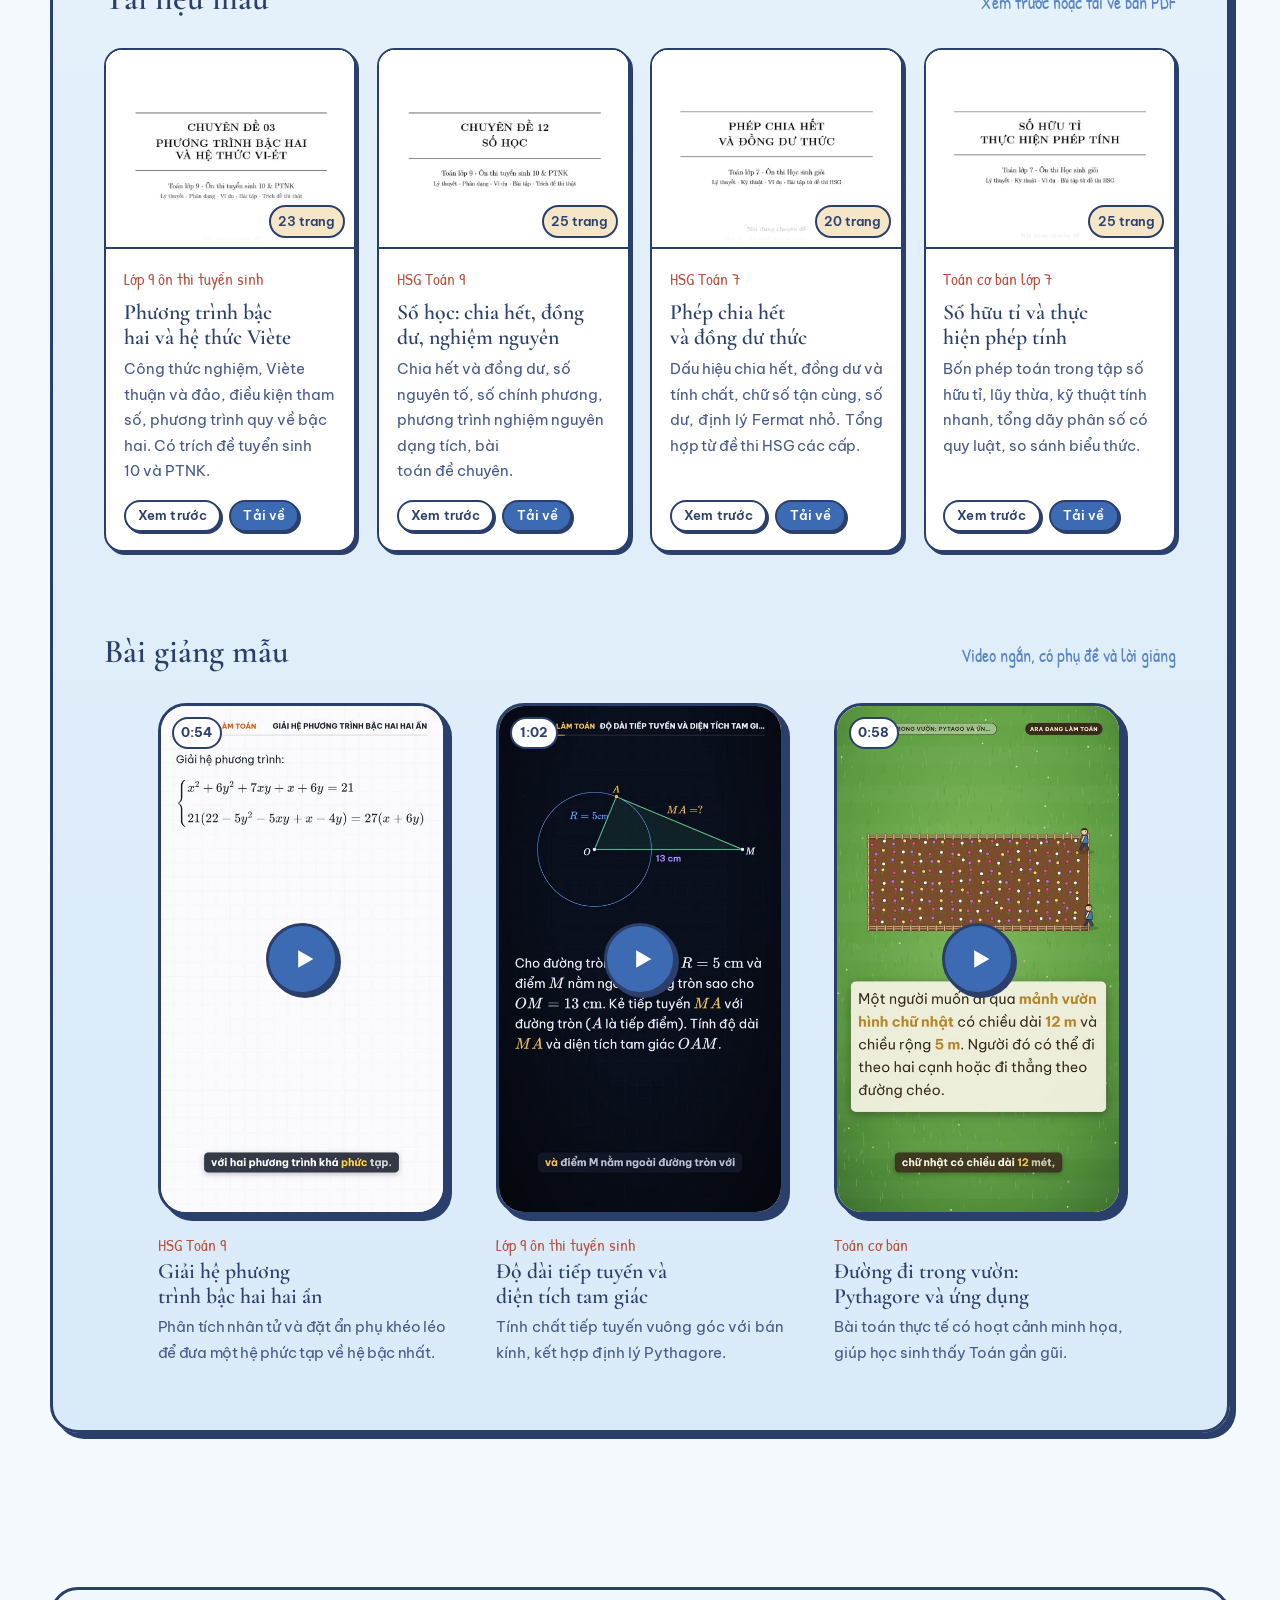
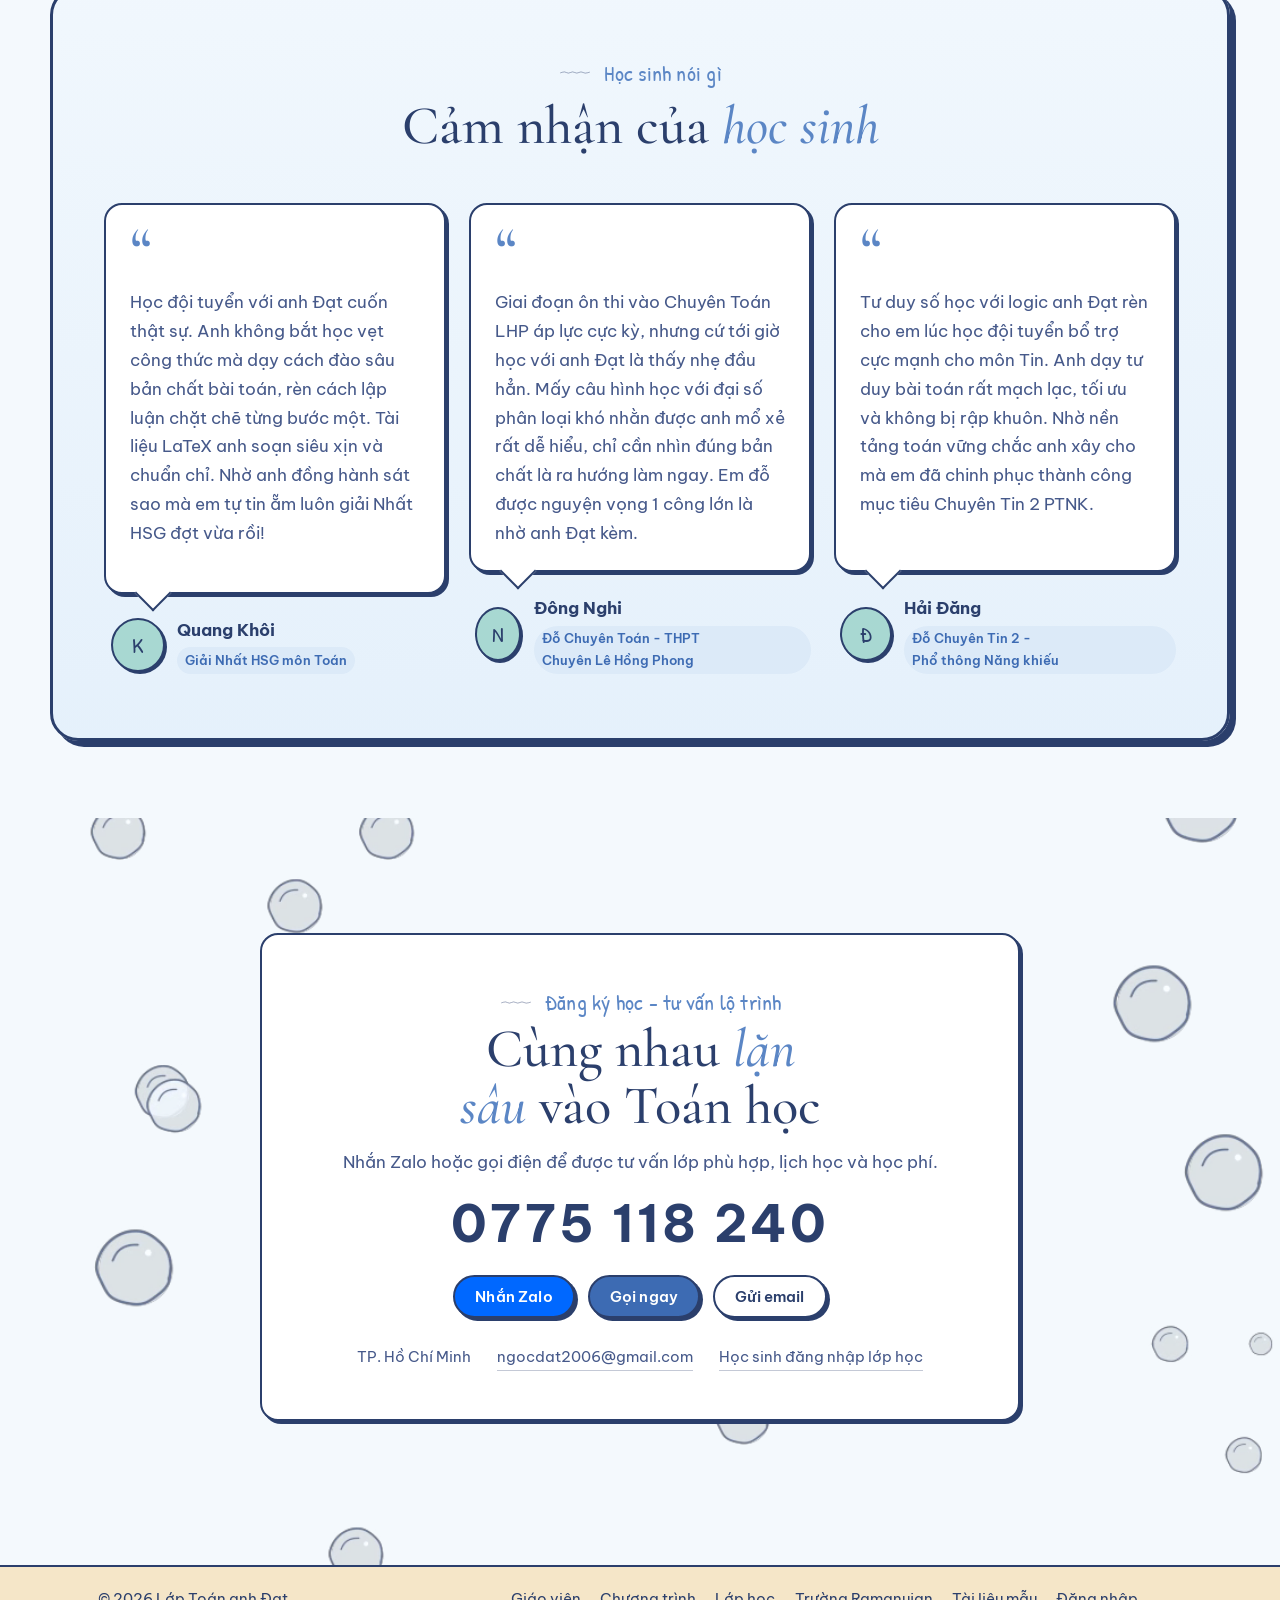
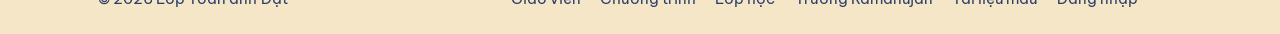
==== commit 60926074: "feat: thêm mục Trường Ramanujan (trường Toán 3D) và liên kết sang trường - Mục "Trường Ramanujan" gi" ====
--- a/index.html
+++ b/index.html
@@ -41,6 +41,7 @@
     <li><a href="#giao-vien">Giáo viên</a></li>
     <li><a href="#chuong-trinh">Chương trình</a></li>
     <li><a href="#lop-hoc">Lớp học</a></li>
+    <li><a href="#truong">Trường Ramanujan</a></li>
     <li><a href="#mau">Tài liệu mẫu</a></li>
     <li id="navQuotes" hidden><a href="#cam-nhan">Cảm nhận</a></li>
     <li><a href="#lien-he">Liên hệ</a></li>
@@ -194,6 +195,29 @@
         <p>Làm quen dạng đề, cách tư duy và thuật ngữ Toán tiếng Anh cho các kỳ thi quốc tế.</p>
         <span class="tag">AMC · AMO · IKMC</span>
       </article>
+    </div>
+  </div>
+</section>
+
+<!-- ═════════ 3b. Trường Ramanujan (trường Toán 3D trực tuyến) ═════════ -->
+<section class="sec tone-1" id="truong">
+  <div class="wrap">
+    <div class="school-card sketch-card reveal">
+      <a class="school-shot" data-school href="#truong" target="_blank" rel="noopener" aria-label="Vào Trường Ramanujan">
+        <img src="assets/img/truong-ramanujan.jpg" alt="Cổng Trường Ramanujan: học sinh mặc đồng phục, quàng khăn đỏ đi vào sân trường 3D" width="1080" height="600" loading="lazy" decoding="async" />
+      </a>
+      <div class="school-text">
+        <span class="eyebrow">Học mà chơi · miễn phí</span>
+        <h2>Trường <em>Ramanujan</em></h2>
+        <p>Ngôi trường Toán 3D trực tuyến: vào lớp đúng giờ, bấm lên bảng để học bài, giải đố của bác bảo vệ và cô căn tin để kiếm xu, thi mỗi giờ và leo bảng vàng cùng bạn bè.</p>
+        <ul class="school-points">
+          <li>Lớp 6 – 9 đang mở · khu THPT sắp mở</li>
+          <li>Học cùng bạn bè: nhập cùng mã phòng là chung một lớp</li>
+          <li>Đổi xu lên 15 bậc rank, từ Đồng đến Thách Đấu</li>
+        </ul>
+        <a class="btn primary" data-school href="#truong" target="_blank" rel="noopener">Vào trường</a>
+        <p class="school-soon" data-school-soon hidden>Trường đang chuẩn bị khai giảng — quay lại sớm nhé!</p>
+      </div>
     </div>
   </div>
 </section>
@@ -408,7 +432,7 @@
     <div class="wrap">
       <span>© 2026 Lớp Toán anh Đạt</span>
       <nav aria-label="Liên kết cuối trang">
-        <a href="#giao-vien">Giáo viên</a><a href="#chuong-trinh">Chương trình</a><a href="#lop-hoc">Lớp học</a><a href="#mau">Tài liệu mẫu</a><a href="login.html">Đăng nhập</a>
+        <a href="#giao-vien">Giáo viên</a><a href="#chuong-trinh">Chương trình</a><a href="#lop-hoc">Lớp học</a><a href="#truong">Trường Ramanujan</a><a href="#mau">Tài liệu mẫu</a><a href="login.html">Đăng nhập</a>
       </nav>
     </div>
   </div>
--- a/assets/css/landing.css
+++ b/assets/css/landing.css
@@ -271,6 +271,21 @@
   .journey { grid-template-columns: repeat(2, 1fr); }
   .styles { grid-template-columns: repeat(2, 1fr); }
 }
+/* ── Trường Ramanujan ───────────────────────────── */
+.school-card { display: grid; grid-template-columns: 1.15fr 1fr; gap: clamp(1.2rem, 3vw, 2.4rem); align-items: center; padding: clamp(1rem, 2.4vw, 1.6rem); }
+.school-shot { display: block; overflow: hidden; border-radius: 14px; border: 2px solid var(--ink); transform: rotate(-1.2deg); transition: transform var(--dur-normal) var(--ease-out); }
+.school-shot:hover, .school-shot:focus-visible { transform: rotate(0deg) scale(1.015); }
+.school-shot img { display: block; width: 100%; height: auto; aspect-ratio: 1080 / 600; object-fit: cover; }
+.school-text h2 { font-family: var(--serif); font-size: clamp(1.8rem, 1.4rem + 1.6vw, 2.6rem); line-height: 1.1; margin: .3rem 0 .6rem; }
+.school-text p { color: var(--ink-soft); }
+.school-points { margin: .9rem 0 1.2rem; padding-left: 1.1rem; display: grid; gap: .35rem; font-size: var(--text-sm); }
+.school-text [hidden] { display: none; }
+.school-soon { margin-top: .4rem; font-family: var(--hand); font-size: 1.15rem; color: var(--deep); }
+@media (max-width: 760px) {
+  .school-card { grid-template-columns: 1fr; }
+  .school-shot { transform: none; }
+}
+
 @media (max-width: 980px) {
   .hero .d-boat { display: none; } /* it would sit behind the buttons and the floating contact stack */
   .nav { left: 12px; right: 12px; transform: none; justify-content: space-between; padding-left: .55rem; }
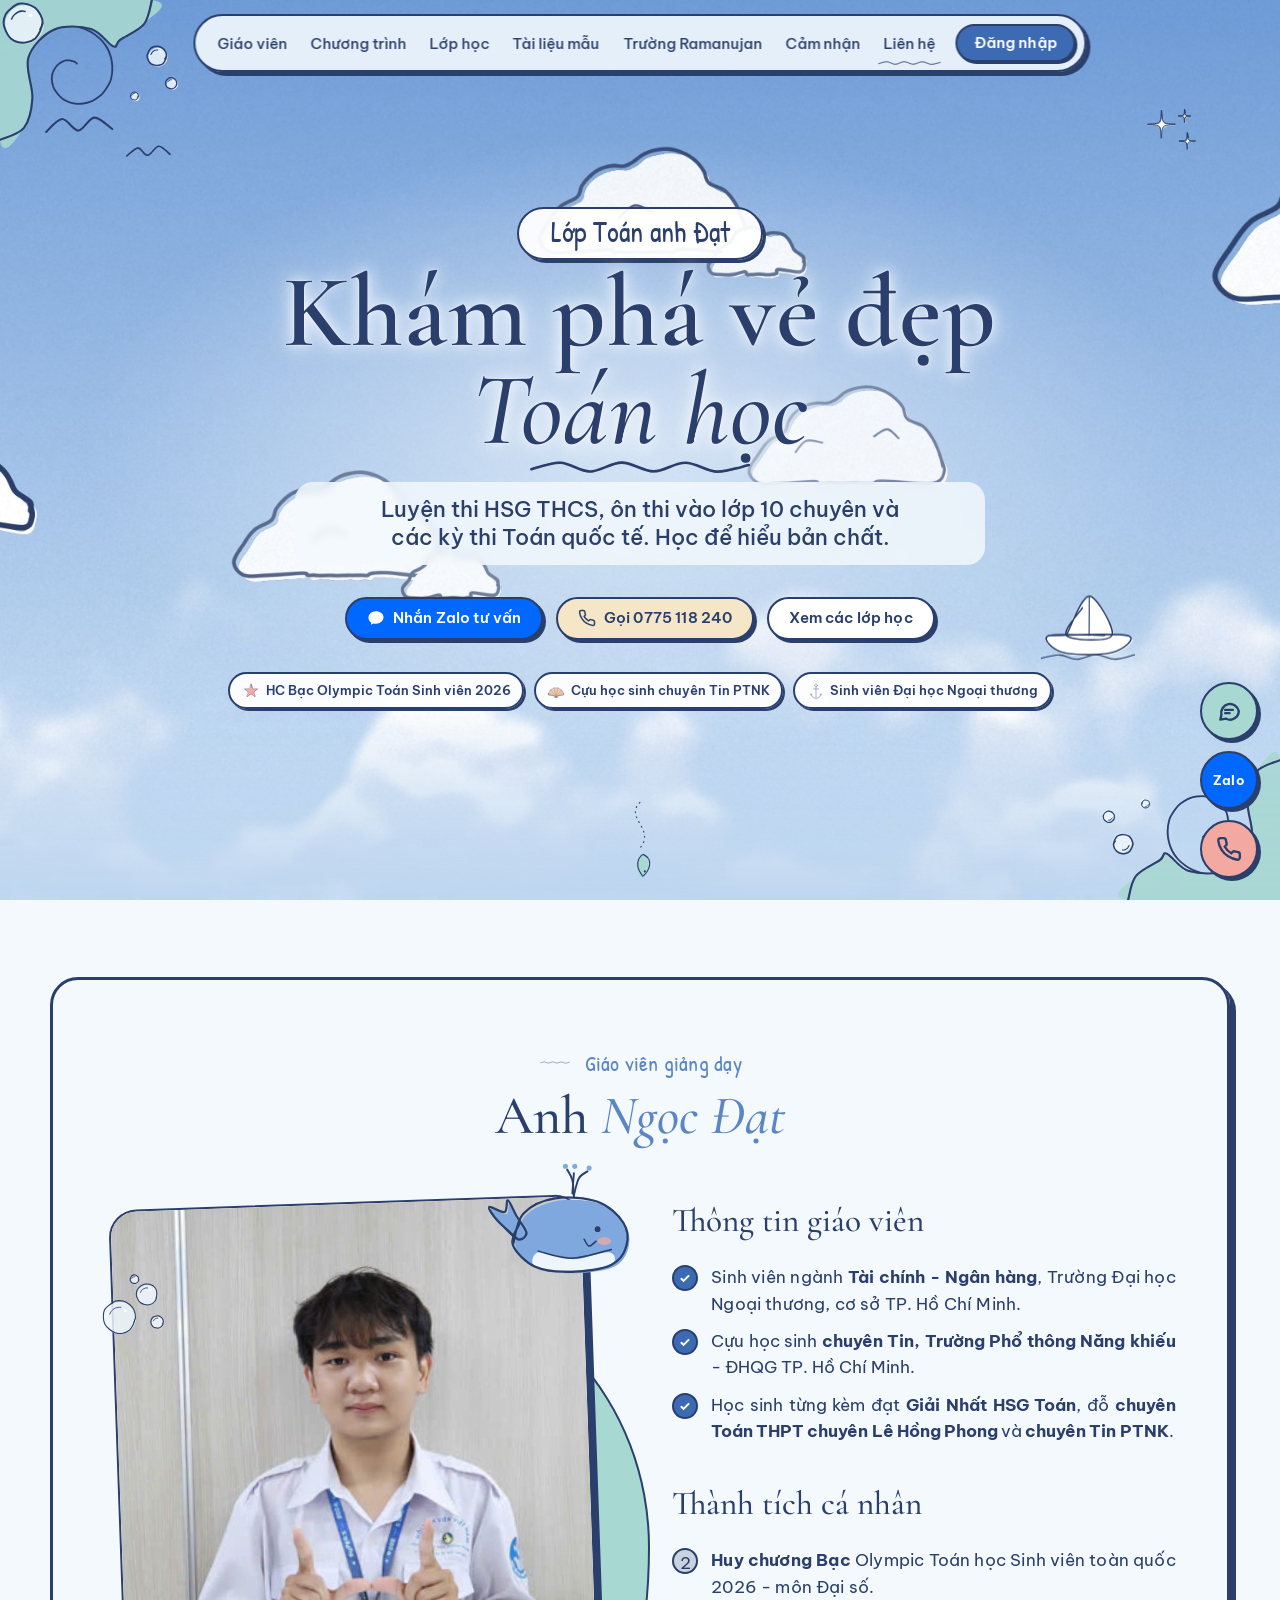
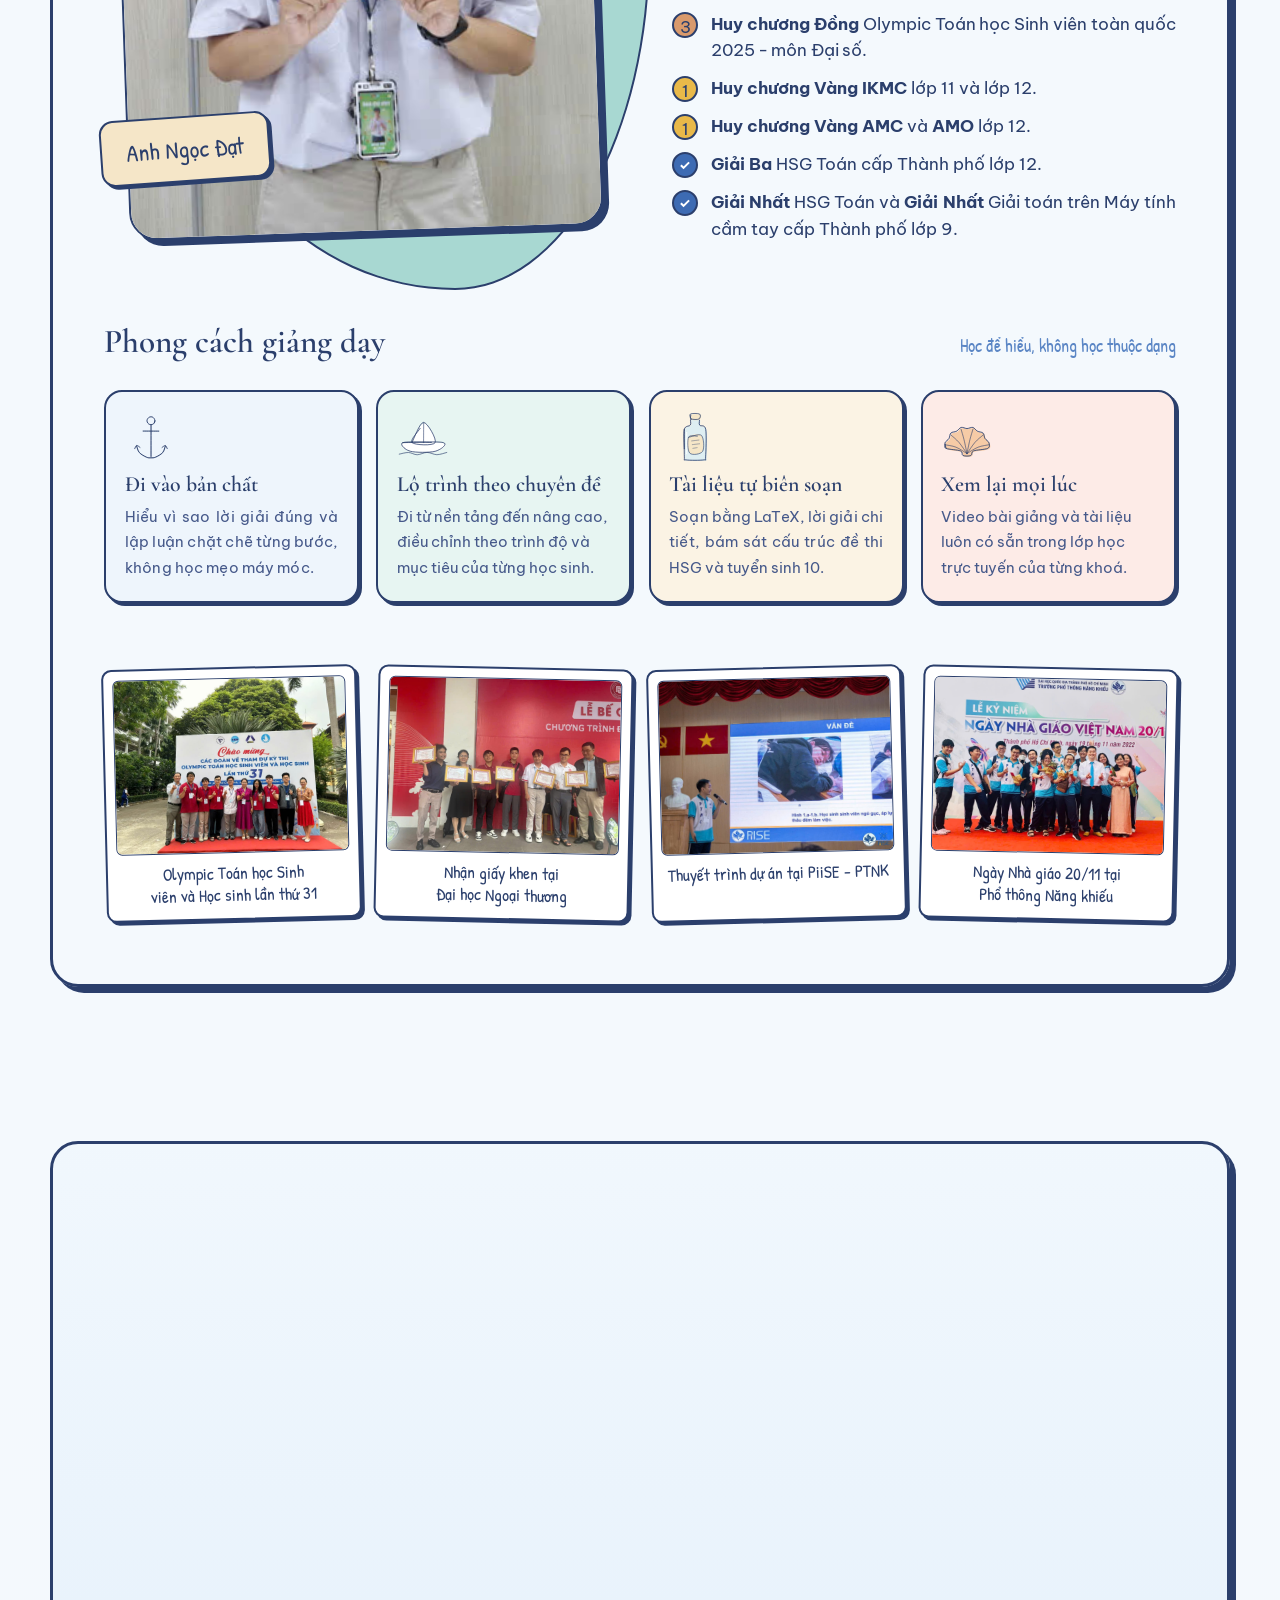
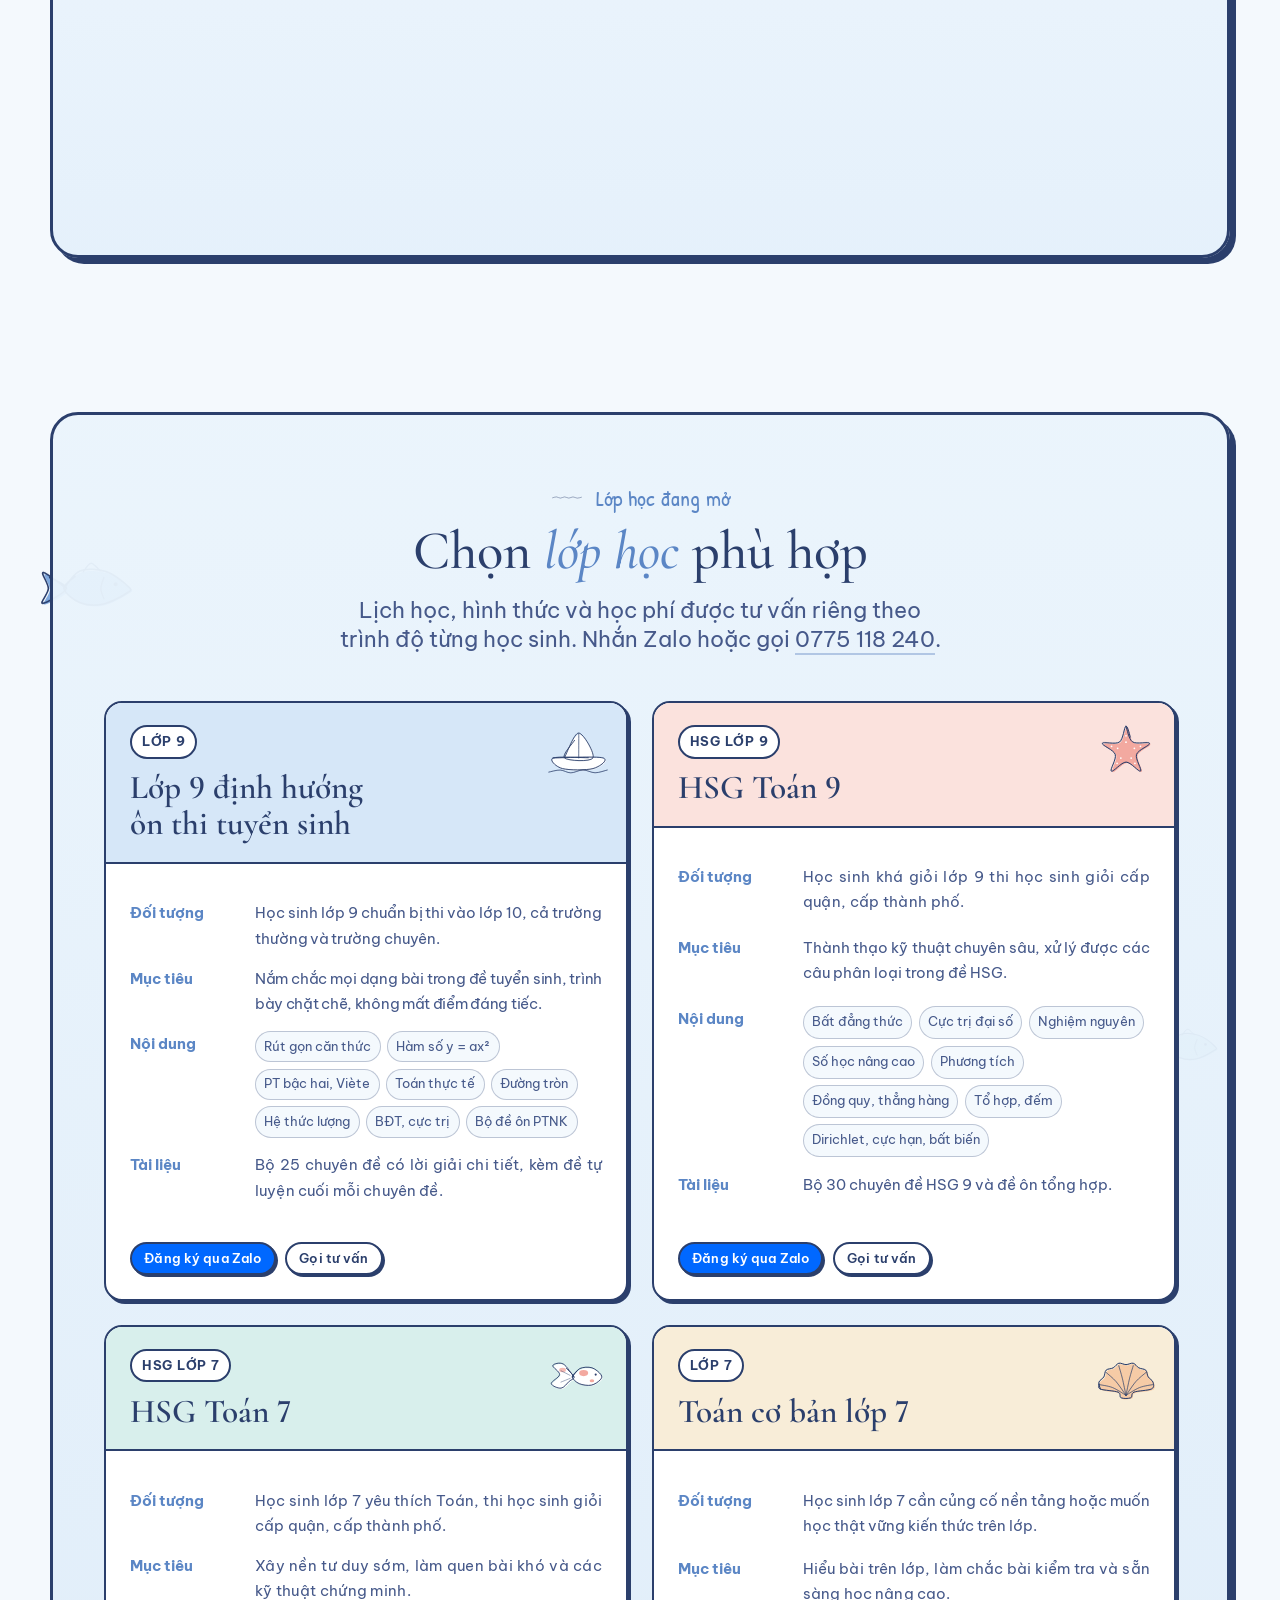
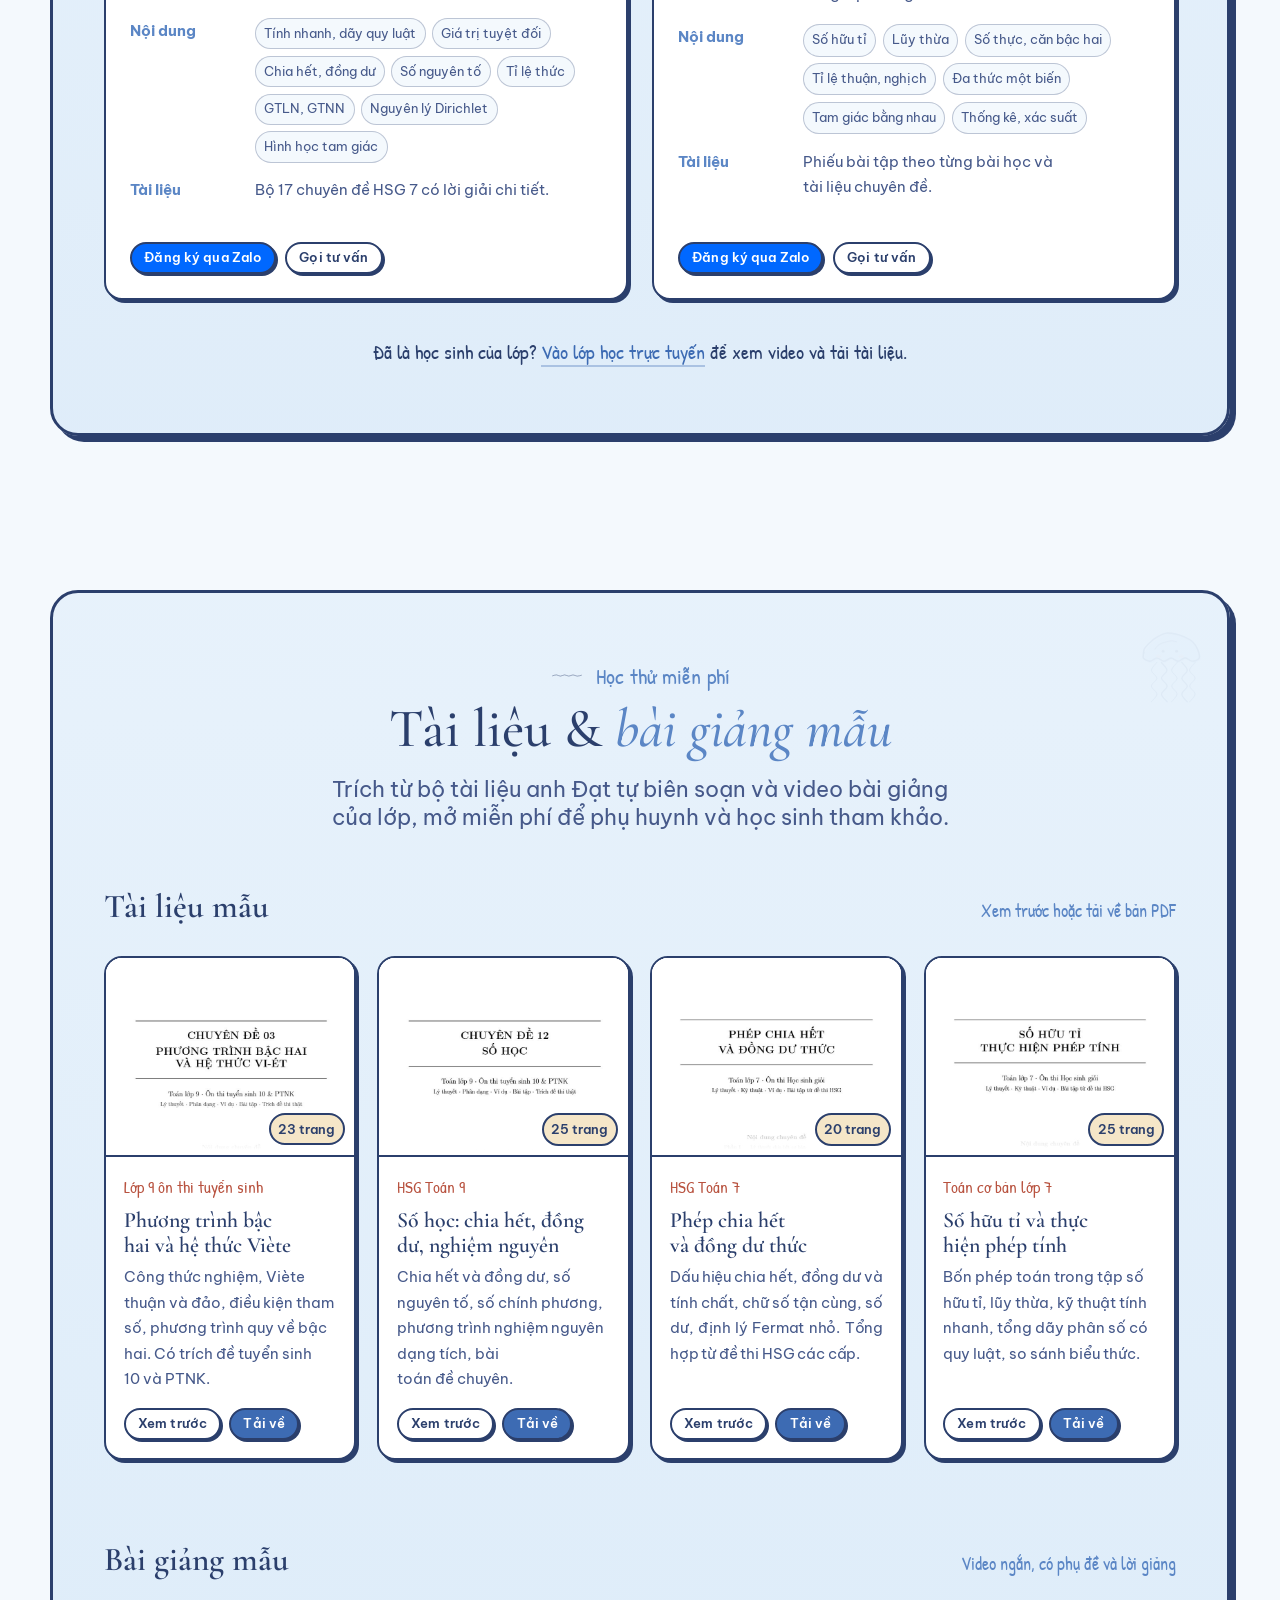
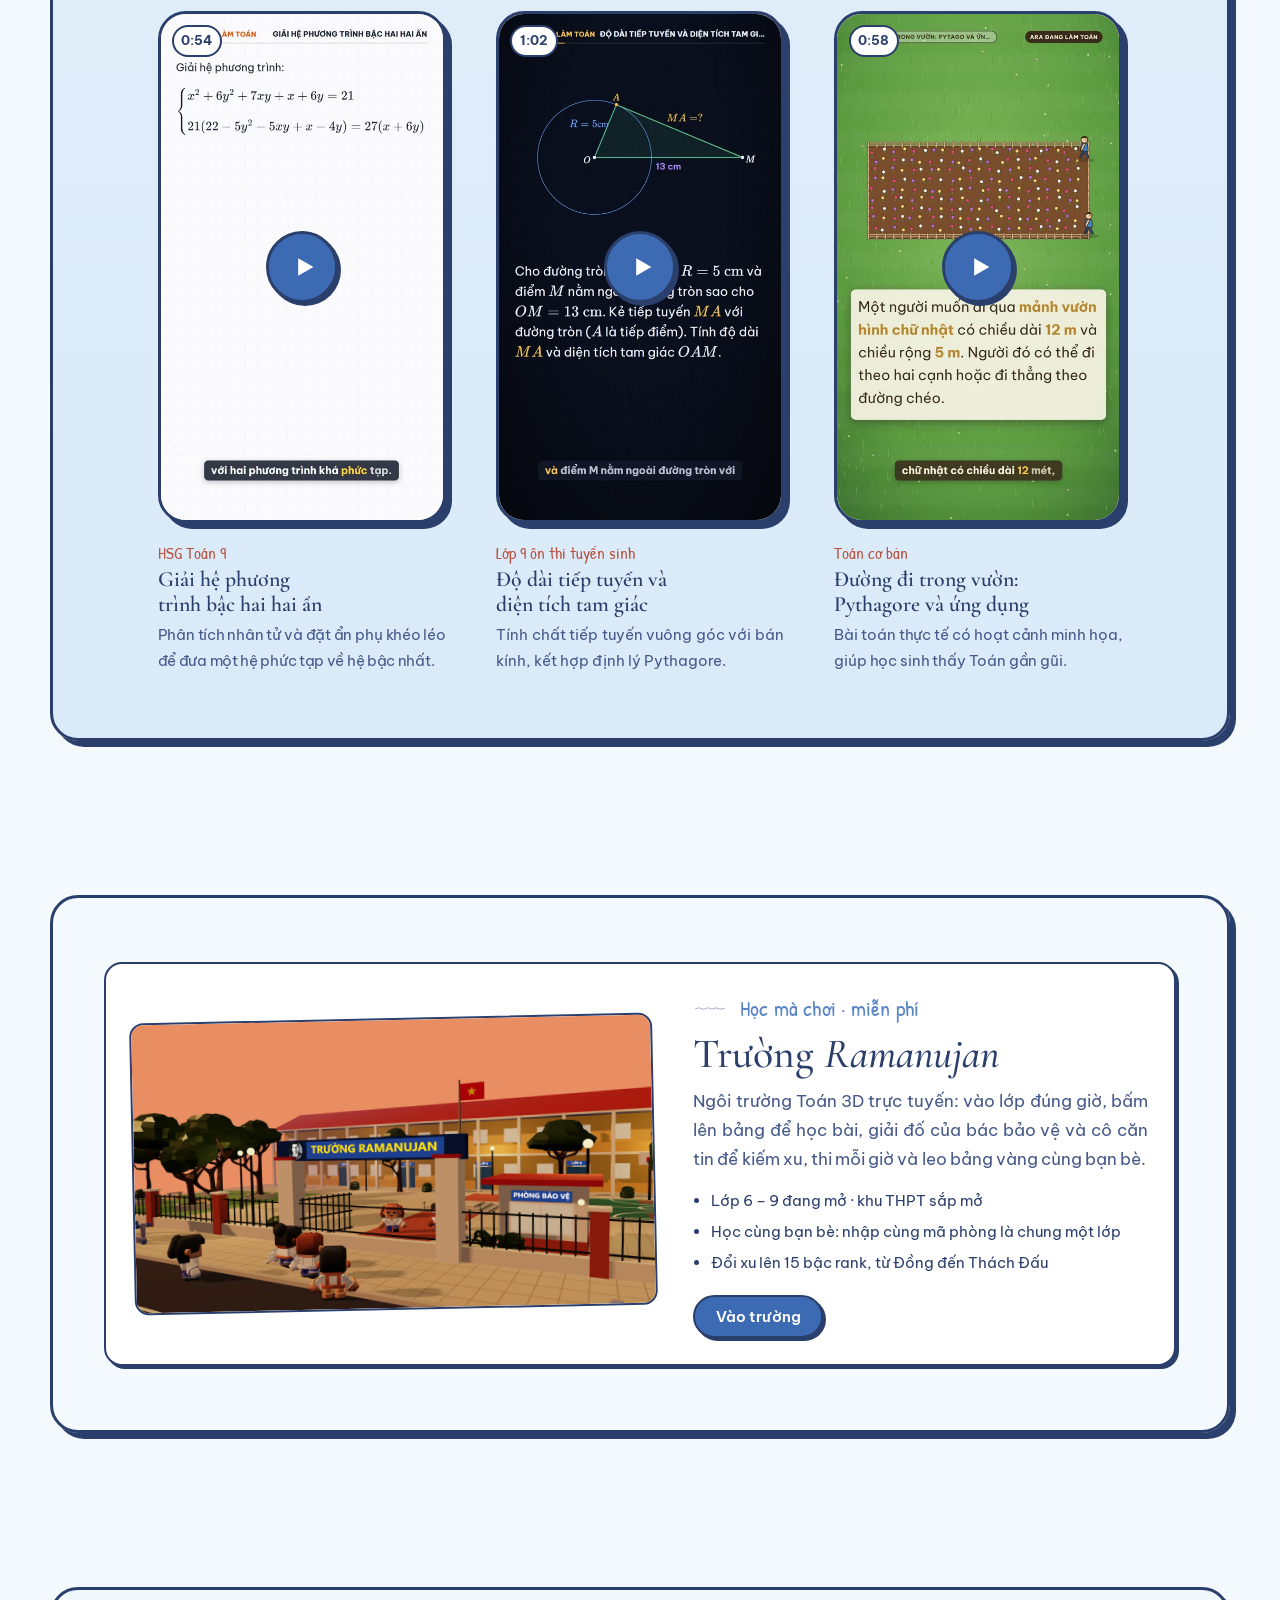
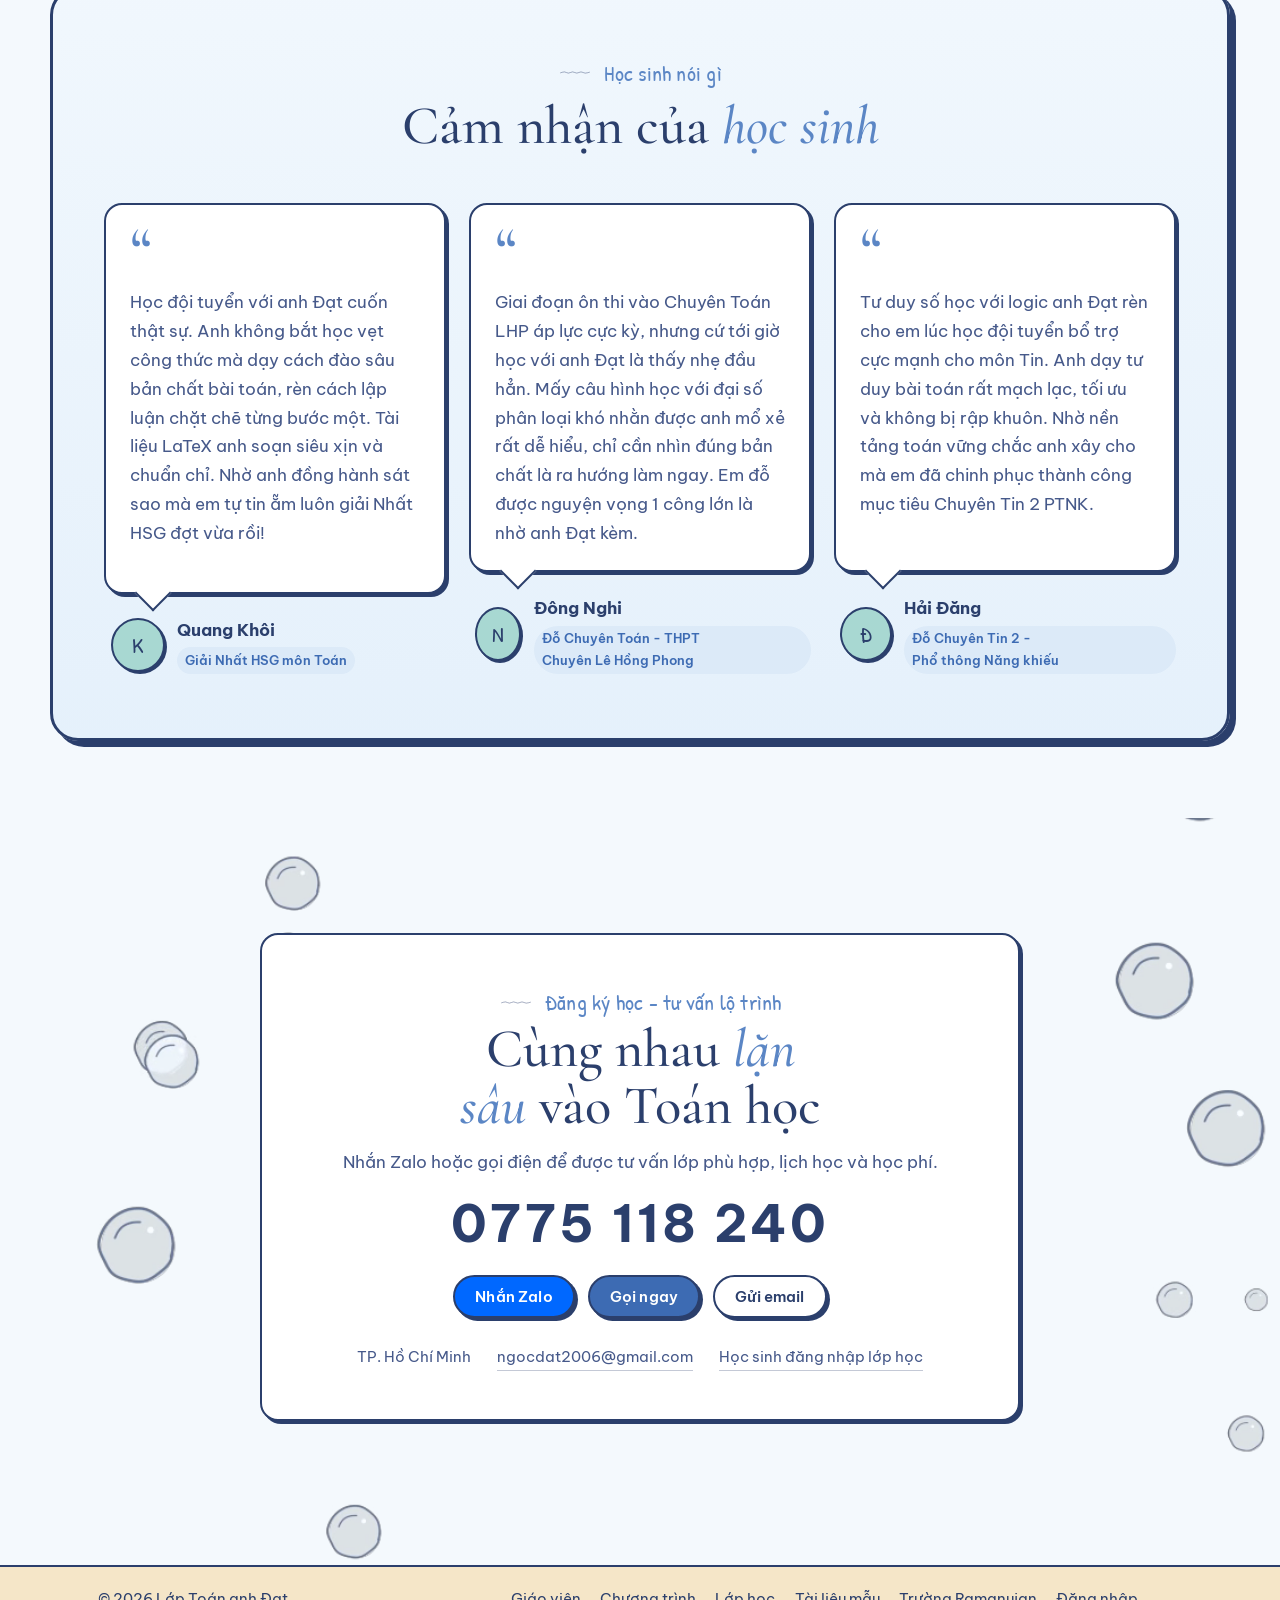
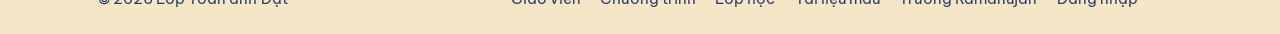
==== commit 61fe729d: "feat: đưa mục Trường Ramanujan xuống sau Tài liệu mẫu (cả menu và chân trang) Co-Authored-By: Claude" ====
--- a/index.html
+++ b/index.html
@@ -41,8 +41,8 @@
     <li><a href="#giao-vien">Giáo viên</a></li>
     <li><a href="#chuong-trinh">Chương trình</a></li>
     <li><a href="#lop-hoc">Lớp học</a></li>
+    <li><a href="#mau">Tài liệu mẫu</a></li>
     <li><a href="#truong">Trường Ramanujan</a></li>
-    <li><a href="#mau">Tài liệu mẫu</a></li>
     <li id="navQuotes" hidden><a href="#cam-nhan">Cảm nhận</a></li>
     <li><a href="#lien-he">Liên hệ</a></li>
   </ul>
@@ -199,7 +199,178 @@
   </div>
 </section>
 
-<!-- ═════════ 3b. Trường Ramanujan (trường Toán 3D trực tuyến) ═════════ -->
+<!-- ═════════ 4. Lớp học ═════════ -->
+<section class="sec tone-3" id="lop-hoc">
+  <img class="deco float" data-parallax="0.12" src="assets/ocean/svg/fish-sky.svg" alt="" style="width:110px; left:3%; top:14%" />
+  <img class="deco float" data-parallax="-0.1" src="assets/ocean/svg/fish-seafoam.svg" alt="" style="width:80px; right:4%; top:40%; animation-delay:-1s" />
+  <div class="wrap">
+    <div class="sec-head">
+      <span class="eyebrow reveal">Lớp học đang mở</span>
+      <h2 class="reveal d1">Chọn <em>lớp học</em> phù hợp</h2>
+      <p class="lede reveal d2">Lịch học, hình thức và học phí được tư vấn riêng theo trình độ từng học sinh. Nhắn Zalo hoặc gọi <a href="tel:0775118240" data-call style="border-bottom:2px solid var(--accent-line)">0775 118 240</a>.</p>
+    </div>
+
+    <div class="courses">
+      <article class="course sketch-card tint-sky reveal">
+        <div class="course-top">
+          <span class="level">Lớp 9</span>
+          <h3>Lớp 9 định hướng ôn thi tuyển sinh</h3>
+          <img class="art" src="assets/ocean/svg/paper-boat.svg" alt="" />
+        </div>
+        <dl class="course-body">
+          <div class="course-row"><dt>Đối tượng</dt><dd>Học sinh lớp 9 chuẩn bị thi vào lớp 10, cả trường thường và trường chuyên.</dd></div>
+          <div class="course-row"><dt>Mục tiêu</dt><dd>Nắm chắc mọi dạng bài trong đề tuyển sinh, trình bày chặt chẽ, không mất điểm đáng tiếc.</dd></div>
+          <div class="course-row"><dt>Nội dung</dt><dd class="topics"><span>Rút gọn căn thức</span><span>Hàm số y = ax²</span><span>PT bậc hai, Viète</span><span>Toán thực tế</span><span>Đường tròn</span><span>Hệ thức lượng</span><span>BĐT, cực trị</span><span>Bộ đề ôn PTNK</span></dd></div>
+          <div class="course-row"><dt>Tài liệu</dt><dd>Bộ 25 chuyên đề có lời giải chi tiết, kèm đề tự luyện cuối mỗi chuyên đề.</dd></div>
+        </dl>
+        <div class="course-cta">
+          <a class="btn zalo sm" data-zalo href="https://zalo.me/0775118240" target="_blank" rel="noopener">Đăng ký qua Zalo</a>
+          <a class="btn sm" data-call href="tel:0775118240">Gọi tư vấn</a>
+        </div>
+      </article>
+
+      <article class="course sketch-card tint-coral reveal d1">
+        <div class="course-top">
+          <span class="level">HSG lớp 9</span>
+          <h3>HSG Toán 9</h3>
+          <img class="art" src="assets/ocean/svg/starfish.svg" alt="" />
+        </div>
+        <dl class="course-body">
+          <div class="course-row"><dt>Đối tượng</dt><dd>Học sinh khá giỏi lớp 9 thi học sinh giỏi cấp quận, cấp thành phố.</dd></div>
+          <div class="course-row"><dt>Mục tiêu</dt><dd>Thành thạo kỹ thuật chuyên sâu, xử lý được các câu phân loại trong đề HSG.</dd></div>
+          <div class="course-row"><dt>Nội dung</dt><dd class="topics"><span>Bất đẳng thức</span><span>Cực trị đại số</span><span>Nghiệm nguyên</span><span>Số học nâng cao</span><span>Phương tích</span><span>Đồng quy, thẳng hàng</span><span>Tổ hợp, đếm</span><span>Dirichlet, cực hạn, bất biến</span></dd></div>
+          <div class="course-row"><dt>Tài liệu</dt><dd>Bộ 30 chuyên đề HSG 9 và đề ôn tổng hợp.</dd></div>
+        </dl>
+        <div class="course-cta">
+          <a class="btn zalo sm" data-zalo href="https://zalo.me/0775118240" target="_blank" rel="noopener">Đăng ký qua Zalo</a>
+          <a class="btn sm" data-call href="tel:0775118240">Gọi tư vấn</a>
+        </div>
+      </article>
+
+      <article class="course sketch-card tint-sea reveal">
+        <div class="course-top">
+          <span class="level">HSG lớp 7</span>
+          <h3>HSG Toán 7</h3>
+          <img class="art" src="assets/ocean/svg/goldfish-koi.svg" alt="" />
+        </div>
+        <dl class="course-body">
+          <div class="course-row"><dt>Đối tượng</dt><dd>Học sinh lớp 7 yêu thích Toán, thi học sinh giỏi cấp quận, cấp thành phố.</dd></div>
+          <div class="course-row"><dt>Mục tiêu</dt><dd>Xây nền tư duy sớm, làm quen bài khó và các kỹ thuật chứng minh.</dd></div>
+          <div class="course-row"><dt>Nội dung</dt><dd class="topics"><span>Tính nhanh, dãy quy luật</span><span>Giá trị tuyệt đối</span><span>Chia hết, đồng dư</span><span>Số nguyên tố</span><span>Tỉ lệ thức</span><span>GTLN, GTNN</span><span>Nguyên lý Dirichlet</span><span>Hình học tam giác</span></dd></div>
+          <div class="course-row"><dt>Tài liệu</dt><dd>Bộ 17 chuyên đề HSG 7 có lời giải chi tiết.</dd></div>
+        </dl>
+        <div class="course-cta">
+          <a class="btn zalo sm" data-zalo href="https://zalo.me/0775118240" target="_blank" rel="noopener">Đăng ký qua Zalo</a>
+          <a class="btn sm" data-call href="tel:0775118240">Gọi tư vấn</a>
+        </div>
+      </article>
+
+      <article class="course sketch-card tint-sand reveal d1">
+        <div class="course-top">
+          <span class="level">Lớp 7</span>
+          <h3>Toán cơ bản lớp 7</h3>
+          <img class="art" src="assets/ocean/svg/shell-scallop.svg" alt="" />
+        </div>
+        <dl class="course-body">
+          <div class="course-row"><dt>Đối tượng</dt><dd>Học sinh lớp 7 cần củng cố nền tảng hoặc muốn học thật vững kiến thức trên lớp.</dd></div>
+          <div class="course-row"><dt>Mục tiêu</dt><dd>Hiểu bài trên lớp, làm chắc bài kiểm tra và sẵn sàng học nâng cao.</dd></div>
+          <div class="course-row"><dt>Nội dung</dt><dd class="topics"><span>Số hữu tỉ</span><span>Lũy thừa</span><span>Số thực, căn bậc hai</span><span>Tỉ lệ thuận, nghịch</span><span>Đa thức một biến</span><span>Tam giác bằng nhau</span><span>Thống kê, xác suất</span></dd></div>
+          <div class="course-row"><dt>Tài liệu</dt><dd>Phiếu bài tập theo từng bài học và tài liệu chuyên đề.</dd></div>
+        </dl>
+        <div class="course-cta">
+          <a class="btn zalo sm" data-zalo href="https://zalo.me/0775118240" target="_blank" rel="noopener">Đăng ký qua Zalo</a>
+          <a class="btn sm" data-call href="tel:0775118240">Gọi tư vấn</a>
+        </div>
+      </article>
+    </div>
+
+    <p class="reveal" style="margin-top:2.2rem; text-align:center; font-family:var(--hand); font-size:1.25rem;">
+      Đã là học sinh của lớp? <a href="login.html" style="color:var(--accent); border-bottom:2px solid var(--accent-line)">Vào lớp học trực tuyến</a> để xem video và tải tài liệu.
+    </p>
+  </div>
+</section>
+
+<!-- ═════════ 5. Tài liệu & bài giảng mẫu ═════════ -->
+<section class="sec tone-4" id="mau">
+  <img class="deco float" data-parallax="0.18" src="assets/ocean/svg/jellyfish.svg" alt="" style="width:90px; right:5%; top:8%" />
+  <div class="wrap">
+    <div class="sec-head">
+      <span class="eyebrow reveal">Học thử miễn phí</span>
+      <h2 class="reveal d1">Tài liệu &amp; <em>bài giảng mẫu</em></h2>
+      <p class="lede reveal d2">Trích từ bộ tài liệu anh Đạt tự biên soạn và video bài giảng của lớp, mở miễn phí để phụ huynh và học sinh tham khảo.</p>
+    </div>
+
+    <div class="sub-title reveal"><h3>Tài liệu mẫu</h3><span class="hand">Xem trước hoặc tải về bản PDF</span></div>
+    <div class="docs">
+      <article class="doc sketch-card reveal">
+        <div class="doc-thumb"><img src="assets/samples/thumbs/lop9-tuyen-sinh-phuong-trinh-bac-hai-viete.jpg" alt="Trang bìa tài liệu Phương trình bậc hai và hệ thức Viète" loading="lazy" width="720" height="1018" /><span class="pages">23 trang</span></div>
+        <div class="doc-body">
+          <span class="for">Lớp 9 ôn thi tuyển sinh</span>
+          <h4>Phương trình bậc hai và hệ thức Viète</h4>
+          <p>Công thức nghiệm, Viète thuận và đảo, điều kiện tham số, phương trình quy về bậc hai. Có trích đề tuyển sinh 10 và PTNK.</p>
+          <div class="doc-actions">
+            <button class="btn sm" type="button" data-doc="assets/samples/lop9-tuyen-sinh-phuong-trinh-bac-hai-viete.pdf" data-title="Phương trình bậc hai và hệ thức Viète">Xem trước</button>
+            <a class="btn primary sm" href="assets/samples/lop9-tuyen-sinh-phuong-trinh-bac-hai-viete.pdf" download>Tải về</a>
+          </div>
+        </div>
+      </article>
+      <article class="doc sketch-card reveal d1">
+        <div class="doc-thumb"><img src="assets/samples/thumbs/hsg9-so-hoc.jpg" alt="Trang bìa tài liệu Số học" loading="lazy" width="720" height="1018" /><span class="pages">25 trang</span></div>
+        <div class="doc-body">
+          <span class="for">HSG Toán 9</span>
+          <h4>Số học: chia hết, đồng dư, nghiệm nguyên</h4>
+          <p>Chia hết và đồng dư, số nguyên tố, số chính phương, phương trình nghiệm nguyên dạng tích, bài toán đề chuyên.</p>
+          <div class="doc-actions">
+            <button class="btn sm" type="button" data-doc="assets/samples/hsg9-so-hoc.pdf" data-title="Số học: chia hết, đồng dư, nghiệm nguyên">Xem trước</button>
+            <a class="btn primary sm" href="assets/samples/hsg9-so-hoc.pdf" download>Tải về</a>
+          </div>
+        </div>
+      </article>
+      <article class="doc sketch-card reveal d2">
+        <div class="doc-thumb"><img src="assets/samples/thumbs/hsg7-chia-het-dong-du.jpg" alt="Trang bìa tài liệu Phép chia hết và đồng dư thức" loading="lazy" width="720" height="1018" /><span class="pages">20 trang</span></div>
+        <div class="doc-body">
+          <span class="for">HSG Toán 7</span>
+          <h4>Phép chia hết và đồng dư thức</h4>
+          <p>Dấu hiệu chia hết, đồng dư và tính chất, chữ số tận cùng, số dư, định lý Fermat nhỏ. Tổng hợp từ đề thi HSG các cấp.</p>
+          <div class="doc-actions">
+            <button class="btn sm" type="button" data-doc="assets/samples/hsg7-chia-het-dong-du.pdf" data-title="Phép chia hết và đồng dư thức">Xem trước</button>
+            <a class="btn primary sm" href="assets/samples/hsg7-chia-het-dong-du.pdf" download>Tải về</a>
+          </div>
+        </div>
+      </article>
+      <article class="doc sketch-card reveal d3">
+        <div class="doc-thumb"><img src="assets/samples/thumbs/lop7-thuc-hien-phep-tinh.jpg" alt="Trang bìa tài liệu Thực hiện phép tính" loading="lazy" width="720" height="1018" /><span class="pages">25 trang</span></div>
+        <div class="doc-body">
+          <span class="for">Toán cơ bản lớp 7</span>
+          <h4>Số hữu tỉ và thực hiện phép tính</h4>
+          <p>Bốn phép toán trong tập số hữu tỉ, lũy thừa, kỹ thuật tính nhanh, tổng dãy phân số có quy luật, so sánh biểu thức.</p>
+          <div class="doc-actions">
+            <button class="btn sm" type="button" data-doc="assets/samples/lop7-thuc-hien-phep-tinh.pdf" data-title="Số hữu tỉ và thực hiện phép tính">Xem trước</button>
+            <a class="btn primary sm" href="assets/samples/lop7-thuc-hien-phep-tinh.pdf" download>Tải về</a>
+          </div>
+        </div>
+      </article>
+    </div>
+
+    <div class="sub-title block-gap reveal"><h3>Bài giảng mẫu</h3><span class="hand">Video ngắn, có phụ đề và lời giảng</span></div>
+    <div class="lessons" id="lessons">
+      <button class="lesson-card reveal" type="button" data-video="assets/lessons/giai-he-phuong-trinh-bac-hai-hai-an.mp4" data-title="Giải hệ phương trình bậc hai hai ẩn">
+        <div class="phone"><img src="assets/lessons/giai-he-phuong-trinh-bac-hai-hai-an.jpg" alt="" loading="lazy" width="540" height="960" /><span class="dur">0:54</span><span class="play"><svg viewBox="0 0 24 24" fill="currentColor"><path d="M7 4.5v15l13-7.5z"/></svg></span></div>
+        <div class="lesson-meta"><span class="for">HSG Toán 9</span><h4>Giải hệ phương trình bậc hai hai ẩn</h4><p>Phân tích nhân tử và đặt ẩn phụ khéo léo để đưa một hệ phức tạp về hệ bậc nhất.</p></div>
+      </button>
+      <button class="lesson-card reveal d1" type="button" data-video="assets/lessons/do-dai-tiep-tuyen-va-dien-tich-tam-giac.mp4" data-title="Độ dài tiếp tuyến và diện tích tam giác">
+        <div class="phone"><img src="assets/lessons/do-dai-tiep-tuyen-va-dien-tich-tam-giac.jpg" alt="" loading="lazy" width="540" height="960" /><span class="dur">1:02</span><span class="play"><svg viewBox="0 0 24 24" fill="currentColor"><path d="M7 4.5v15l13-7.5z"/></svg></span></div>
+        <div class="lesson-meta"><span class="for">Lớp 9 ôn thi tuyển sinh</span><h4>Độ dài tiếp tuyến và diện tích tam giác</h4><p>Tính chất tiếp tuyến vuông góc với bán kính, kết hợp định lý Pythagore.</p></div>
+      </button>
+      <button class="lesson-card reveal d2" type="button" data-video="assets/lessons/duong-di-trong-vuon-pytago-va-ung-dung.mp4" data-title="Đường đi trong vườn: Pythagore và ứng dụng">
+        <div class="phone"><img src="assets/lessons/duong-di-trong-vuon-pytago-va-ung-dung.jpg" alt="" loading="lazy" width="540" height="960" /><span class="dur">0:58</span><span class="play"><svg viewBox="0 0 24 24" fill="currentColor"><path d="M7 4.5v15l13-7.5z"/></svg></span></div>
+        <div class="lesson-meta"><span class="for">Toán cơ bản</span><h4>Đường đi trong vườn: Pythagore và ứng dụng</h4><p>Bài toán thực tế có hoạt cảnh minh họa, giúp học sinh thấy Toán gần gũi.</p></div>
+      </button>
+    </div>
+  </div>
+</section>
+
+<!-- ═════════ 5b. Trường Ramanujan (trường Toán 3D trực tuyến) ═════════ -->
 <section class="sec tone-1" id="truong">
   <div class="wrap">
     <div class="school-card sketch-card reveal">
@@ -222,177 +393,6 @@
   </div>
 </section>
 
-<!-- ═════════ 4. Lớp học ═════════ -->
-<section class="sec tone-3" id="lop-hoc">
-  <img class="deco float" data-parallax="0.12" src="assets/ocean/svg/fish-sky.svg" alt="" style="width:110px; left:3%; top:14%" />
-  <img class="deco float" data-parallax="-0.1" src="assets/ocean/svg/fish-seafoam.svg" alt="" style="width:80px; right:4%; top:40%; animation-delay:-1s" />
-  <div class="wrap">
-    <div class="sec-head">
-      <span class="eyebrow reveal">Lớp học đang mở</span>
-      <h2 class="reveal d1">Chọn <em>lớp học</em> phù hợp</h2>
-      <p class="lede reveal d2">Lịch học, hình thức và học phí được tư vấn riêng theo trình độ từng học sinh. Nhắn Zalo hoặc gọi <a href="tel:0775118240" data-call style="border-bottom:2px solid var(--accent-line)">0775 118 240</a>.</p>
-    </div>
-
-    <div class="courses">
-      <article class="course sketch-card tint-sky reveal">
-        <div class="course-top">
-          <span class="level">Lớp 9</span>
-          <h3>Lớp 9 định hướng ôn thi tuyển sinh</h3>
-          <img class="art" src="assets/ocean/svg/paper-boat.svg" alt="" />
-        </div>
-        <dl class="course-body">
-          <div class="course-row"><dt>Đối tượng</dt><dd>Học sinh lớp 9 chuẩn bị thi vào lớp 10, cả trường thường và trường chuyên.</dd></div>
-          <div class="course-row"><dt>Mục tiêu</dt><dd>Nắm chắc mọi dạng bài trong đề tuyển sinh, trình bày chặt chẽ, không mất điểm đáng tiếc.</dd></div>
-          <div class="course-row"><dt>Nội dung</dt><dd class="topics"><span>Rút gọn căn thức</span><span>Hàm số y = ax²</span><span>PT bậc hai, Viète</span><span>Toán thực tế</span><span>Đường tròn</span><span>Hệ thức lượng</span><span>BĐT, cực trị</span><span>Bộ đề ôn PTNK</span></dd></div>
-          <div class="course-row"><dt>Tài liệu</dt><dd>Bộ 25 chuyên đề có lời giải chi tiết, kèm đề tự luyện cuối mỗi chuyên đề.</dd></div>
-        </dl>
-        <div class="course-cta">
-          <a class="btn zalo sm" data-zalo href="https://zalo.me/0775118240" target="_blank" rel="noopener">Đăng ký qua Zalo</a>
-          <a class="btn sm" data-call href="tel:0775118240">Gọi tư vấn</a>
-        </div>
-      </article>
-
-      <article class="course sketch-card tint-coral reveal d1">
-        <div class="course-top">
-          <span class="level">HSG lớp 9</span>
-          <h3>HSG Toán 9</h3>
-          <img class="art" src="assets/ocean/svg/starfish.svg" alt="" />
-        </div>
-        <dl class="course-body">
-          <div class="course-row"><dt>Đối tượng</dt><dd>Học sinh khá giỏi lớp 9 thi học sinh giỏi cấp quận, cấp thành phố.</dd></div>
-          <div class="course-row"><dt>Mục tiêu</dt><dd>Thành thạo kỹ thuật chuyên sâu, xử lý được các câu phân loại trong đề HSG.</dd></div>
-          <div class="course-row"><dt>Nội dung</dt><dd class="topics"><span>Bất đẳng thức</span><span>Cực trị đại số</span><span>Nghiệm nguyên</span><span>Số học nâng cao</span><span>Phương tích</span><span>Đồng quy, thẳng hàng</span><span>Tổ hợp, đếm</span><span>Dirichlet, cực hạn, bất biến</span></dd></div>
-          <div class="course-row"><dt>Tài liệu</dt><dd>Bộ 30 chuyên đề HSG 9 và đề ôn tổng hợp.</dd></div>
-        </dl>
-        <div class="course-cta">
-          <a class="btn zalo sm" data-zalo href="https://zalo.me/0775118240" target="_blank" rel="noopener">Đăng ký qua Zalo</a>
-          <a class="btn sm" data-call href="tel:0775118240">Gọi tư vấn</a>
-        </div>
-      </article>
-
-      <article class="course sketch-card tint-sea reveal">
-        <div class="course-top">
-          <span class="level">HSG lớp 7</span>
-          <h3>HSG Toán 7</h3>
-          <img class="art" src="assets/ocean/svg/goldfish-koi.svg" alt="" />
-        </div>
-        <dl class="course-body">
-          <div class="course-row"><dt>Đối tượng</dt><dd>Học sinh lớp 7 yêu thích Toán, thi học sinh giỏi cấp quận, cấp thành phố.</dd></div>
-          <div class="course-row"><dt>Mục tiêu</dt><dd>Xây nền tư duy sớm, làm quen bài khó và các kỹ thuật chứng minh.</dd></div>
-          <div class="course-row"><dt>Nội dung</dt><dd class="topics"><span>Tính nhanh, dãy quy luật</span><span>Giá trị tuyệt đối</span><span>Chia hết, đồng dư</span><span>Số nguyên tố</span><span>Tỉ lệ thức</span><span>GTLN, GTNN</span><span>Nguyên lý Dirichlet</span><span>Hình học tam giác</span></dd></div>
-          <div class="course-row"><dt>Tài liệu</dt><dd>Bộ 17 chuyên đề HSG 7 có lời giải chi tiết.</dd></div>
-        </dl>
-        <div class="course-cta">
-          <a class="btn zalo sm" data-zalo href="https://zalo.me/0775118240" target="_blank" rel="noopener">Đăng ký qua Zalo</a>
-          <a class="btn sm" data-call href="tel:0775118240">Gọi tư vấn</a>
-        </div>
-      </article>
-
-      <article class="course sketch-card tint-sand reveal d1">
-        <div class="course-top">
-          <span class="level">Lớp 7</span>
-          <h3>Toán cơ bản lớp 7</h3>
-          <img class="art" src="assets/ocean/svg/shell-scallop.svg" alt="" />
-        </div>
-        <dl class="course-body">
-          <div class="course-row"><dt>Đối tượng</dt><dd>Học sinh lớp 7 cần củng cố nền tảng hoặc muốn học thật vững kiến thức trên lớp.</dd></div>
-          <div class="course-row"><dt>Mục tiêu</dt><dd>Hiểu bài trên lớp, làm chắc bài kiểm tra và sẵn sàng học nâng cao.</dd></div>
-          <div class="course-row"><dt>Nội dung</dt><dd class="topics"><span>Số hữu tỉ</span><span>Lũy thừa</span><span>Số thực, căn bậc hai</span><span>Tỉ lệ thuận, nghịch</span><span>Đa thức một biến</span><span>Tam giác bằng nhau</span><span>Thống kê, xác suất</span></dd></div>
-          <div class="course-row"><dt>Tài liệu</dt><dd>Phiếu bài tập theo từng bài học và tài liệu chuyên đề.</dd></div>
-        </dl>
-        <div class="course-cta">
-          <a class="btn zalo sm" data-zalo href="https://zalo.me/0775118240" target="_blank" rel="noopener">Đăng ký qua Zalo</a>
-          <a class="btn sm" data-call href="tel:0775118240">Gọi tư vấn</a>
-        </div>
-      </article>
-    </div>
-
-    <p class="reveal" style="margin-top:2.2rem; text-align:center; font-family:var(--hand); font-size:1.25rem;">
-      Đã là học sinh của lớp? <a href="login.html" style="color:var(--accent); border-bottom:2px solid var(--accent-line)">Vào lớp học trực tuyến</a> để xem video và tải tài liệu.
-    </p>
-  </div>
-</section>
-
-<!-- ═════════ 5. Tài liệu & bài giảng mẫu ═════════ -->
-<section class="sec tone-4" id="mau">
-  <img class="deco float" data-parallax="0.18" src="assets/ocean/svg/jellyfish.svg" alt="" style="width:90px; right:5%; top:8%" />
-  <div class="wrap">
-    <div class="sec-head">
-      <span class="eyebrow reveal">Học thử miễn phí</span>
-      <h2 class="reveal d1">Tài liệu &amp; <em>bài giảng mẫu</em></h2>
-      <p class="lede reveal d2">Trích từ bộ tài liệu anh Đạt tự biên soạn và video bài giảng của lớp, mở miễn phí để phụ huynh và học sinh tham khảo.</p>
-    </div>
-
-    <div class="sub-title reveal"><h3>Tài liệu mẫu</h3><span class="hand">Xem trước hoặc tải về bản PDF</span></div>
-    <div class="docs">
-      <article class="doc sketch-card reveal">
-        <div class="doc-thumb"><img src="assets/samples/thumbs/lop9-tuyen-sinh-phuong-trinh-bac-hai-viete.jpg" alt="Trang bìa tài liệu Phương trình bậc hai và hệ thức Viète" loading="lazy" width="720" height="1018" /><span class="pages">23 trang</span></div>
-        <div class="doc-body">
-          <span class="for">Lớp 9 ôn thi tuyển sinh</span>
-          <h4>Phương trình bậc hai và hệ thức Viète</h4>
-          <p>Công thức nghiệm, Viète thuận và đảo, điều kiện tham số, phương trình quy về bậc hai. Có trích đề tuyển sinh 10 và PTNK.</p>
-          <div class="doc-actions">
-            <button class="btn sm" type="button" data-doc="assets/samples/lop9-tuyen-sinh-phuong-trinh-bac-hai-viete.pdf" data-title="Phương trình bậc hai và hệ thức Viète">Xem trước</button>
-            <a class="btn primary sm" href="assets/samples/lop9-tuyen-sinh-phuong-trinh-bac-hai-viete.pdf" download>Tải về</a>
-          </div>
-        </div>
-      </article>
-      <article class="doc sketch-card reveal d1">
-        <div class="doc-thumb"><img src="assets/samples/thumbs/hsg9-so-hoc.jpg" alt="Trang bìa tài liệu Số học" loading="lazy" width="720" height="1018" /><span class="pages">25 trang</span></div>
-        <div class="doc-body">
-          <span class="for">HSG Toán 9</span>
-          <h4>Số học: chia hết, đồng dư, nghiệm nguyên</h4>
-          <p>Chia hết và đồng dư, số nguyên tố, số chính phương, phương trình nghiệm nguyên dạng tích, bài toán đề chuyên.</p>
-          <div class="doc-actions">
-            <button class="btn sm" type="button" data-doc="assets/samples/hsg9-so-hoc.pdf" data-title="Số học: chia hết, đồng dư, nghiệm nguyên">Xem trước</button>
-            <a class="btn primary sm" href="assets/samples/hsg9-so-hoc.pdf" download>Tải về</a>
-          </div>
-        </div>
-      </article>
-      <article class="doc sketch-card reveal d2">
-        <div class="doc-thumb"><img src="assets/samples/thumbs/hsg7-chia-het-dong-du.jpg" alt="Trang bìa tài liệu Phép chia hết và đồng dư thức" loading="lazy" width="720" height="1018" /><span class="pages">20 trang</span></div>
-        <div class="doc-body">
-          <span class="for">HSG Toán 7</span>
-          <h4>Phép chia hết và đồng dư thức</h4>
-          <p>Dấu hiệu chia hết, đồng dư và tính chất, chữ số tận cùng, số dư, định lý Fermat nhỏ. Tổng hợp từ đề thi HSG các cấp.</p>
-          <div class="doc-actions">
-            <button class="btn sm" type="button" data-doc="assets/samples/hsg7-chia-het-dong-du.pdf" data-title="Phép chia hết và đồng dư thức">Xem trước</button>
-            <a class="btn primary sm" href="assets/samples/hsg7-chia-het-dong-du.pdf" download>Tải về</a>
-          </div>
-        </div>
-      </article>
-      <article class="doc sketch-card reveal d3">
-        <div class="doc-thumb"><img src="assets/samples/thumbs/lop7-thuc-hien-phep-tinh.jpg" alt="Trang bìa tài liệu Thực hiện phép tính" loading="lazy" width="720" height="1018" /><span class="pages">25 trang</span></div>
-        <div class="doc-body">
-          <span class="for">Toán cơ bản lớp 7</span>
-          <h4>Số hữu tỉ và thực hiện phép tính</h4>
-          <p>Bốn phép toán trong tập số hữu tỉ, lũy thừa, kỹ thuật tính nhanh, tổng dãy phân số có quy luật, so sánh biểu thức.</p>
-          <div class="doc-actions">
-            <button class="btn sm" type="button" data-doc="assets/samples/lop7-thuc-hien-phep-tinh.pdf" data-title="Số hữu tỉ và thực hiện phép tính">Xem trước</button>
-            <a class="btn primary sm" href="assets/samples/lop7-thuc-hien-phep-tinh.pdf" download>Tải về</a>
-          </div>
-        </div>
-      </article>
-    </div>
-
-    <div class="sub-title block-gap reveal"><h3>Bài giảng mẫu</h3><span class="hand">Video ngắn, có phụ đề và lời giảng</span></div>
-    <div class="lessons" id="lessons">
-      <button class="lesson-card reveal" type="button" data-video="assets/lessons/giai-he-phuong-trinh-bac-hai-hai-an.mp4" data-title="Giải hệ phương trình bậc hai hai ẩn">
-        <div class="phone"><img src="assets/lessons/giai-he-phuong-trinh-bac-hai-hai-an.jpg" alt="" loading="lazy" width="540" height="960" /><span class="dur">0:54</span><span class="play"><svg viewBox="0 0 24 24" fill="currentColor"><path d="M7 4.5v15l13-7.5z"/></svg></span></div>
-        <div class="lesson-meta"><span class="for">HSG Toán 9</span><h4>Giải hệ phương trình bậc hai hai ẩn</h4><p>Phân tích nhân tử và đặt ẩn phụ khéo léo để đưa một hệ phức tạp về hệ bậc nhất.</p></div>
-      </button>
-      <button class="lesson-card reveal d1" type="button" data-video="assets/lessons/do-dai-tiep-tuyen-va-dien-tich-tam-giac.mp4" data-title="Độ dài tiếp tuyến và diện tích tam giác">
-        <div class="phone"><img src="assets/lessons/do-dai-tiep-tuyen-va-dien-tich-tam-giac.jpg" alt="" loading="lazy" width="540" height="960" /><span class="dur">1:02</span><span class="play"><svg viewBox="0 0 24 24" fill="currentColor"><path d="M7 4.5v15l13-7.5z"/></svg></span></div>
-        <div class="lesson-meta"><span class="for">Lớp 9 ôn thi tuyển sinh</span><h4>Độ dài tiếp tuyến và diện tích tam giác</h4><p>Tính chất tiếp tuyến vuông góc với bán kính, kết hợp định lý Pythagore.</p></div>
-      </button>
-      <button class="lesson-card reveal d2" type="button" data-video="assets/lessons/duong-di-trong-vuon-pytago-va-ung-dung.mp4" data-title="Đường đi trong vườn: Pythagore và ứng dụng">
-        <div class="phone"><img src="assets/lessons/duong-di-trong-vuon-pytago-va-ung-dung.jpg" alt="" loading="lazy" width="540" height="960" /><span class="dur">0:58</span><span class="play"><svg viewBox="0 0 24 24" fill="currentColor"><path d="M7 4.5v15l13-7.5z"/></svg></span></div>
-        <div class="lesson-meta"><span class="for">Toán cơ bản</span><h4>Đường đi trong vườn: Pythagore và ứng dụng</h4><p>Bài toán thực tế có hoạt cảnh minh họa, giúp học sinh thấy Toán gần gũi.</p></div>
-      </button>
-    </div>
-  </div>
-</section>
-
 <!-- ═════════ 6. Cảm nhận của học sinh (hiện khi có nội dung trong config.js) ═════════ -->
 <section class="sec tone-2" id="cam-nhan" hidden>
   <div class="wrap">
@@ -432,7 +432,7 @@
     <div class="wrap">
       <span>© 2026 Lớp Toán anh Đạt</span>
       <nav aria-label="Liên kết cuối trang">
-        <a href="#giao-vien">Giáo viên</a><a href="#chuong-trinh">Chương trình</a><a href="#lop-hoc">Lớp học</a><a href="#truong">Trường Ramanujan</a><a href="#mau">Tài liệu mẫu</a><a href="login.html">Đăng nhập</a>
+        <a href="#giao-vien">Giáo viên</a><a href="#chuong-trinh">Chương trình</a><a href="#lop-hoc">Lớp học</a><a href="#mau">Tài liệu mẫu</a><a href="#truong">Trường Ramanujan</a><a href="login.html">Đăng nhập</a>
       </nav>
     </div>
   </div>
